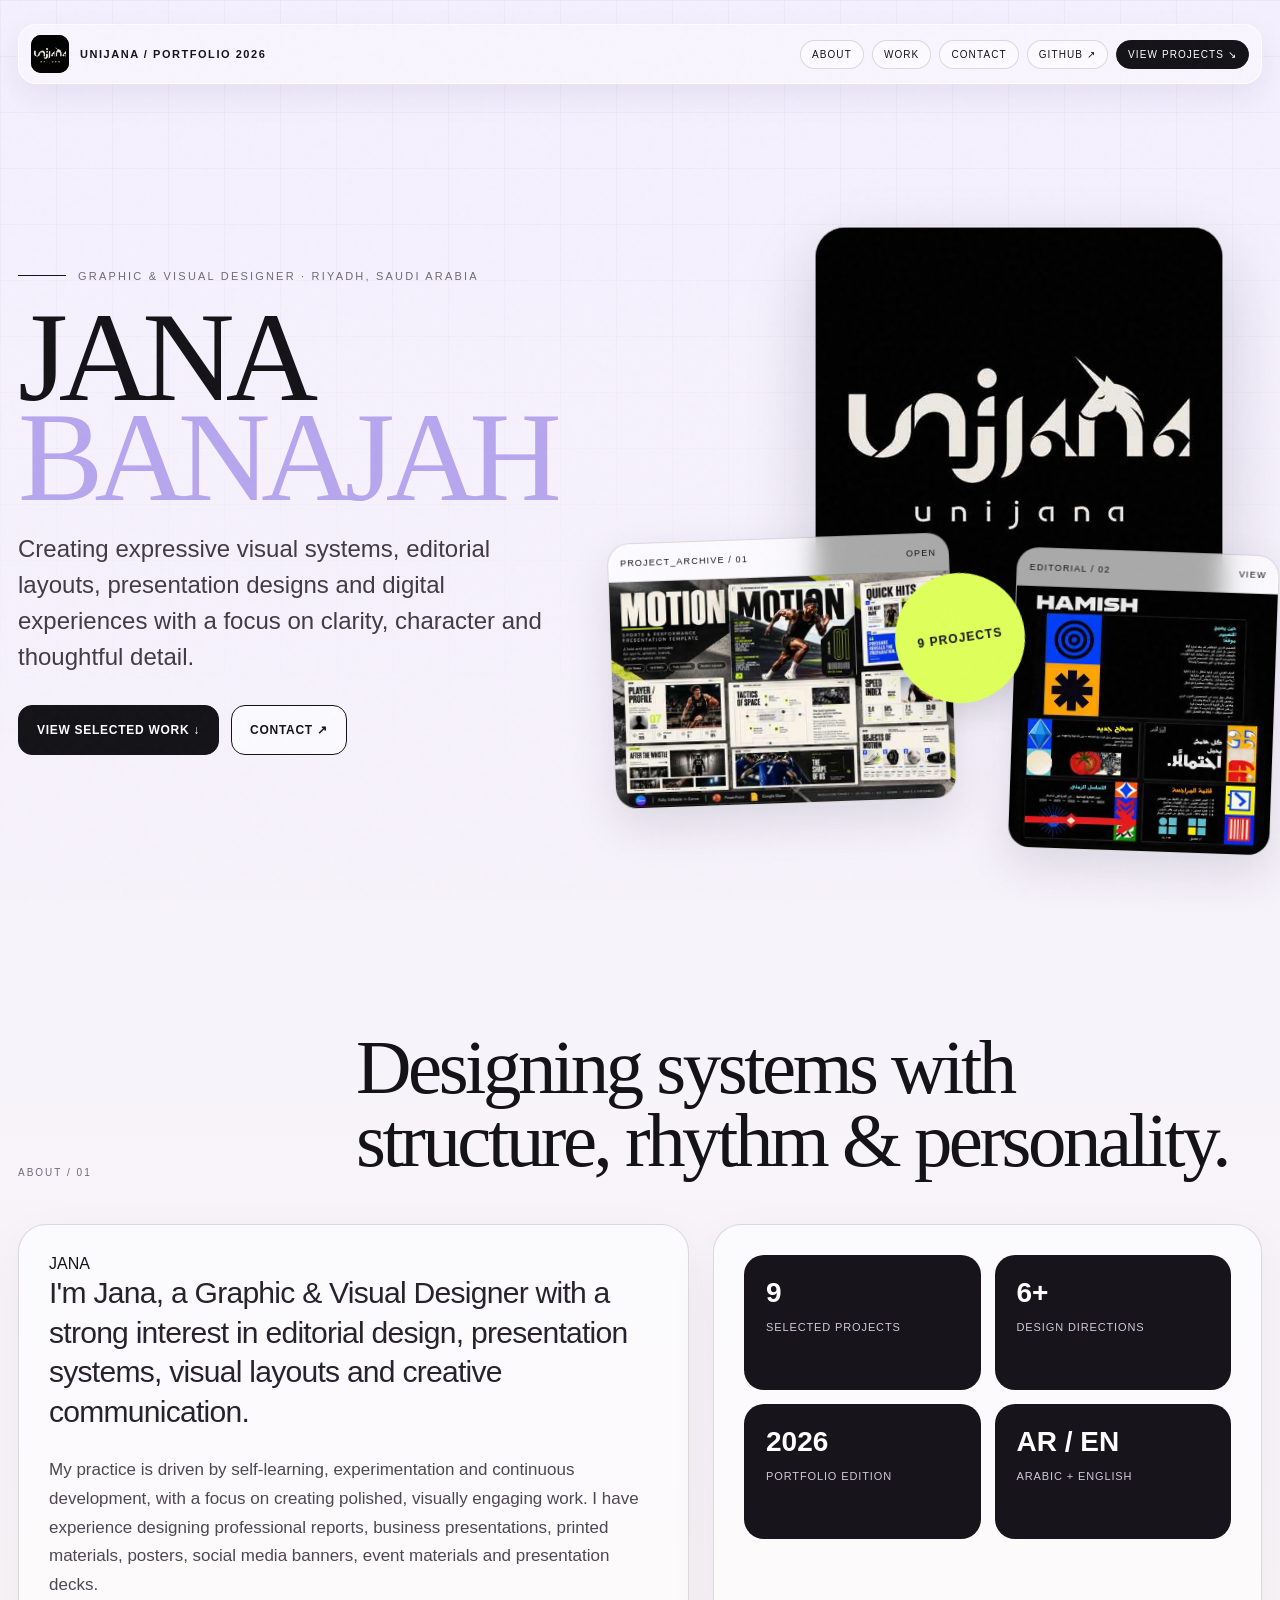
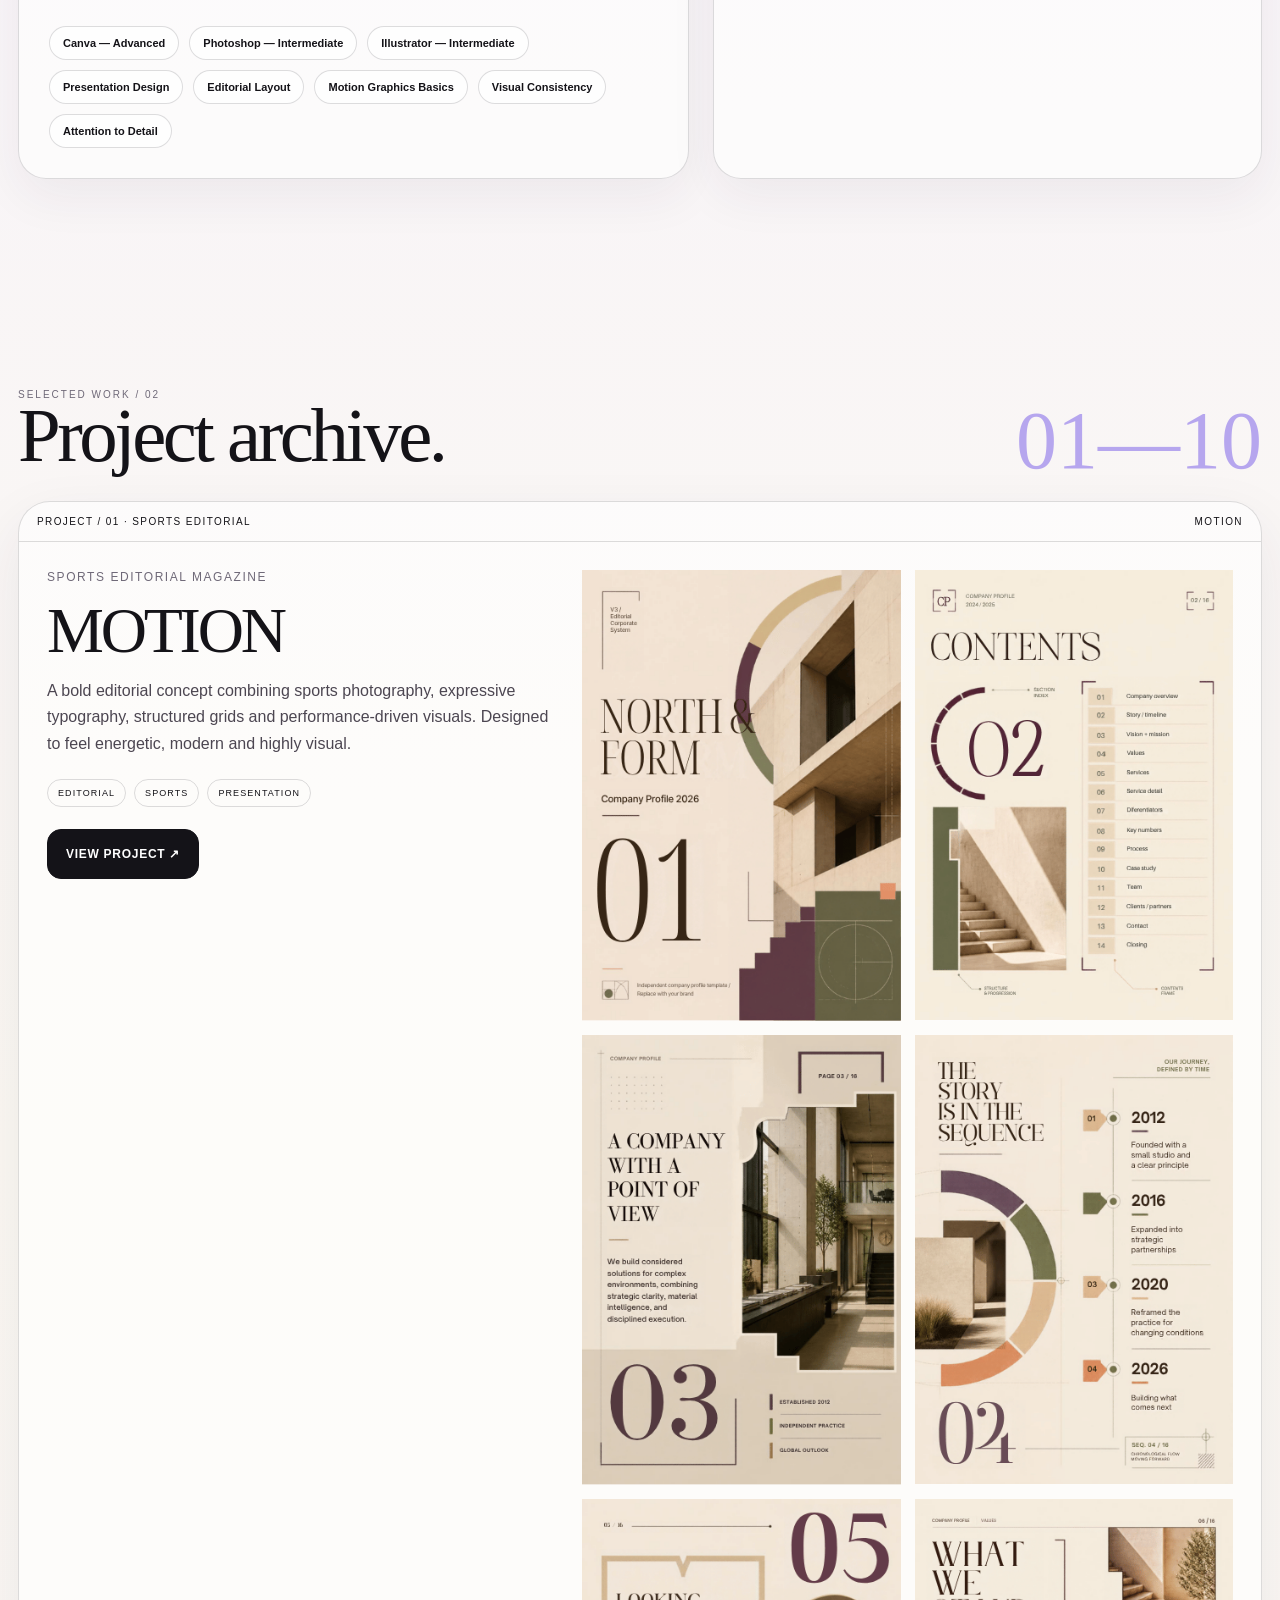
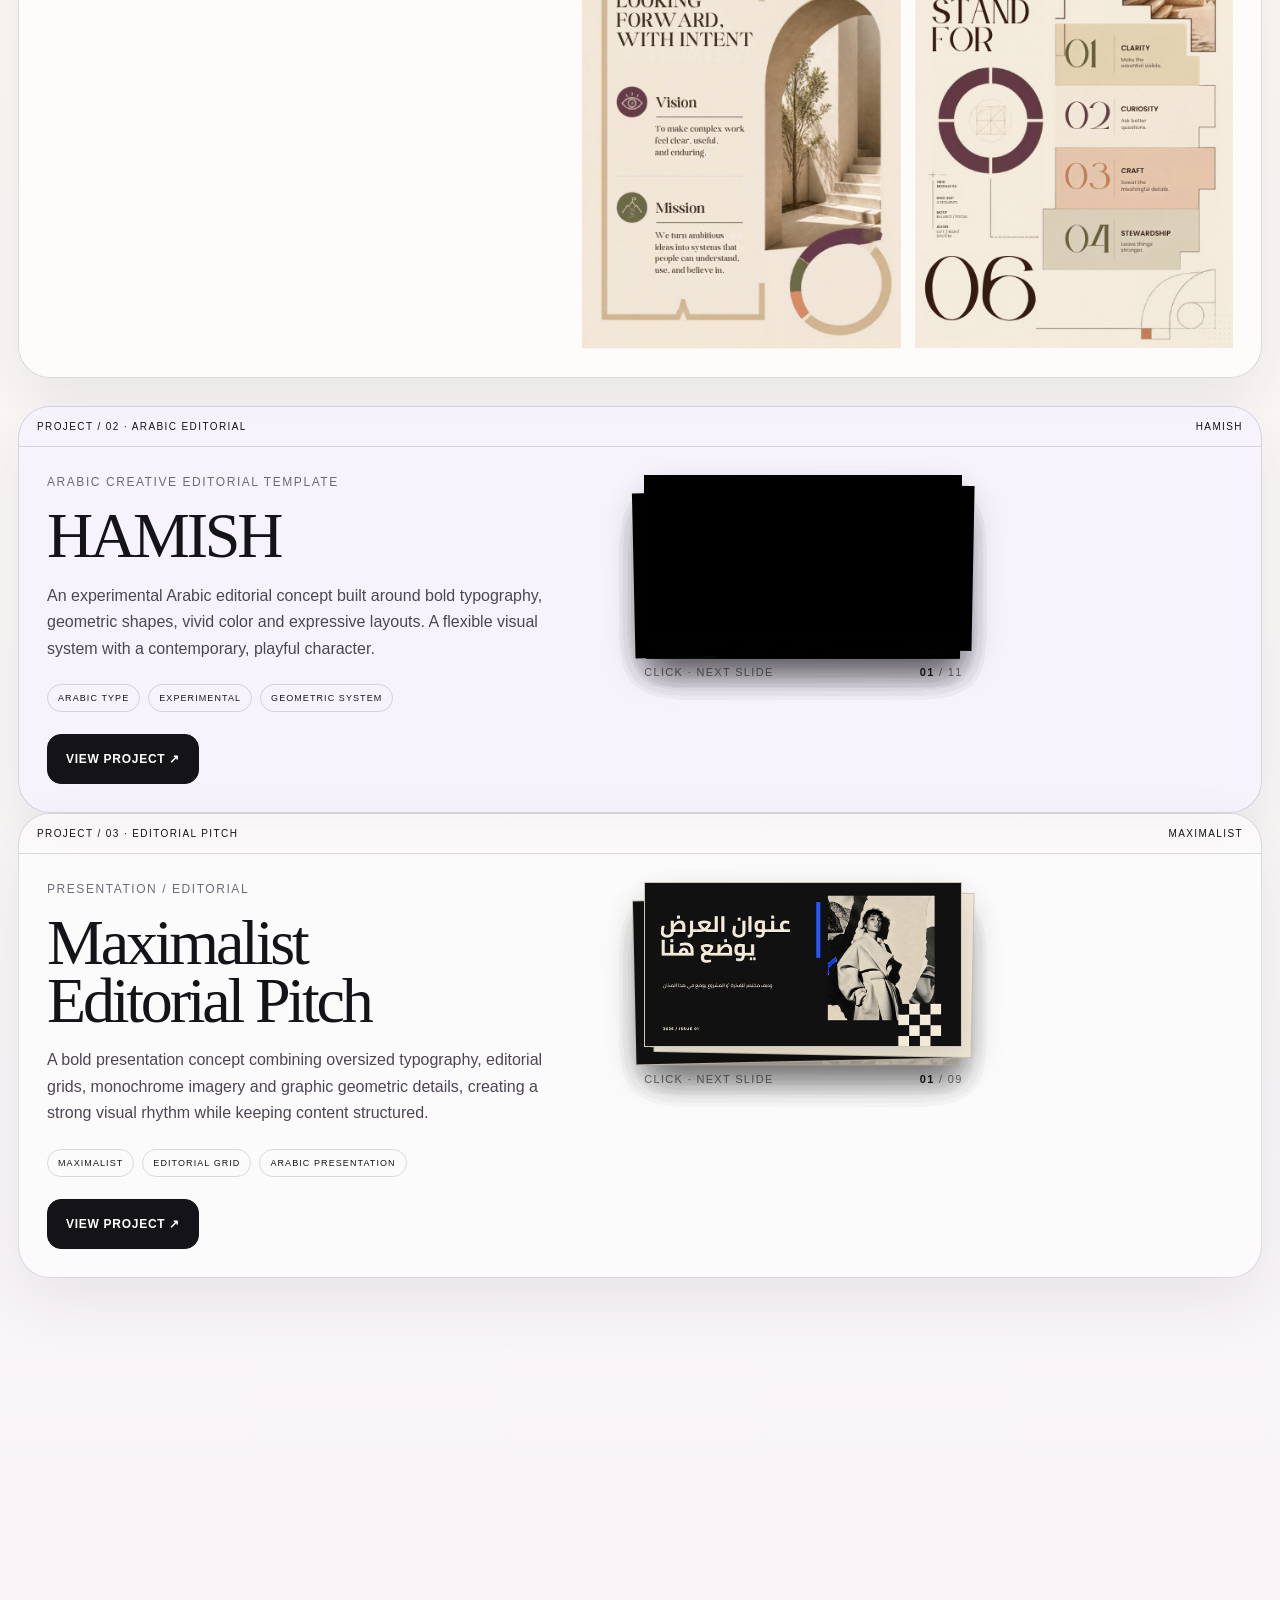
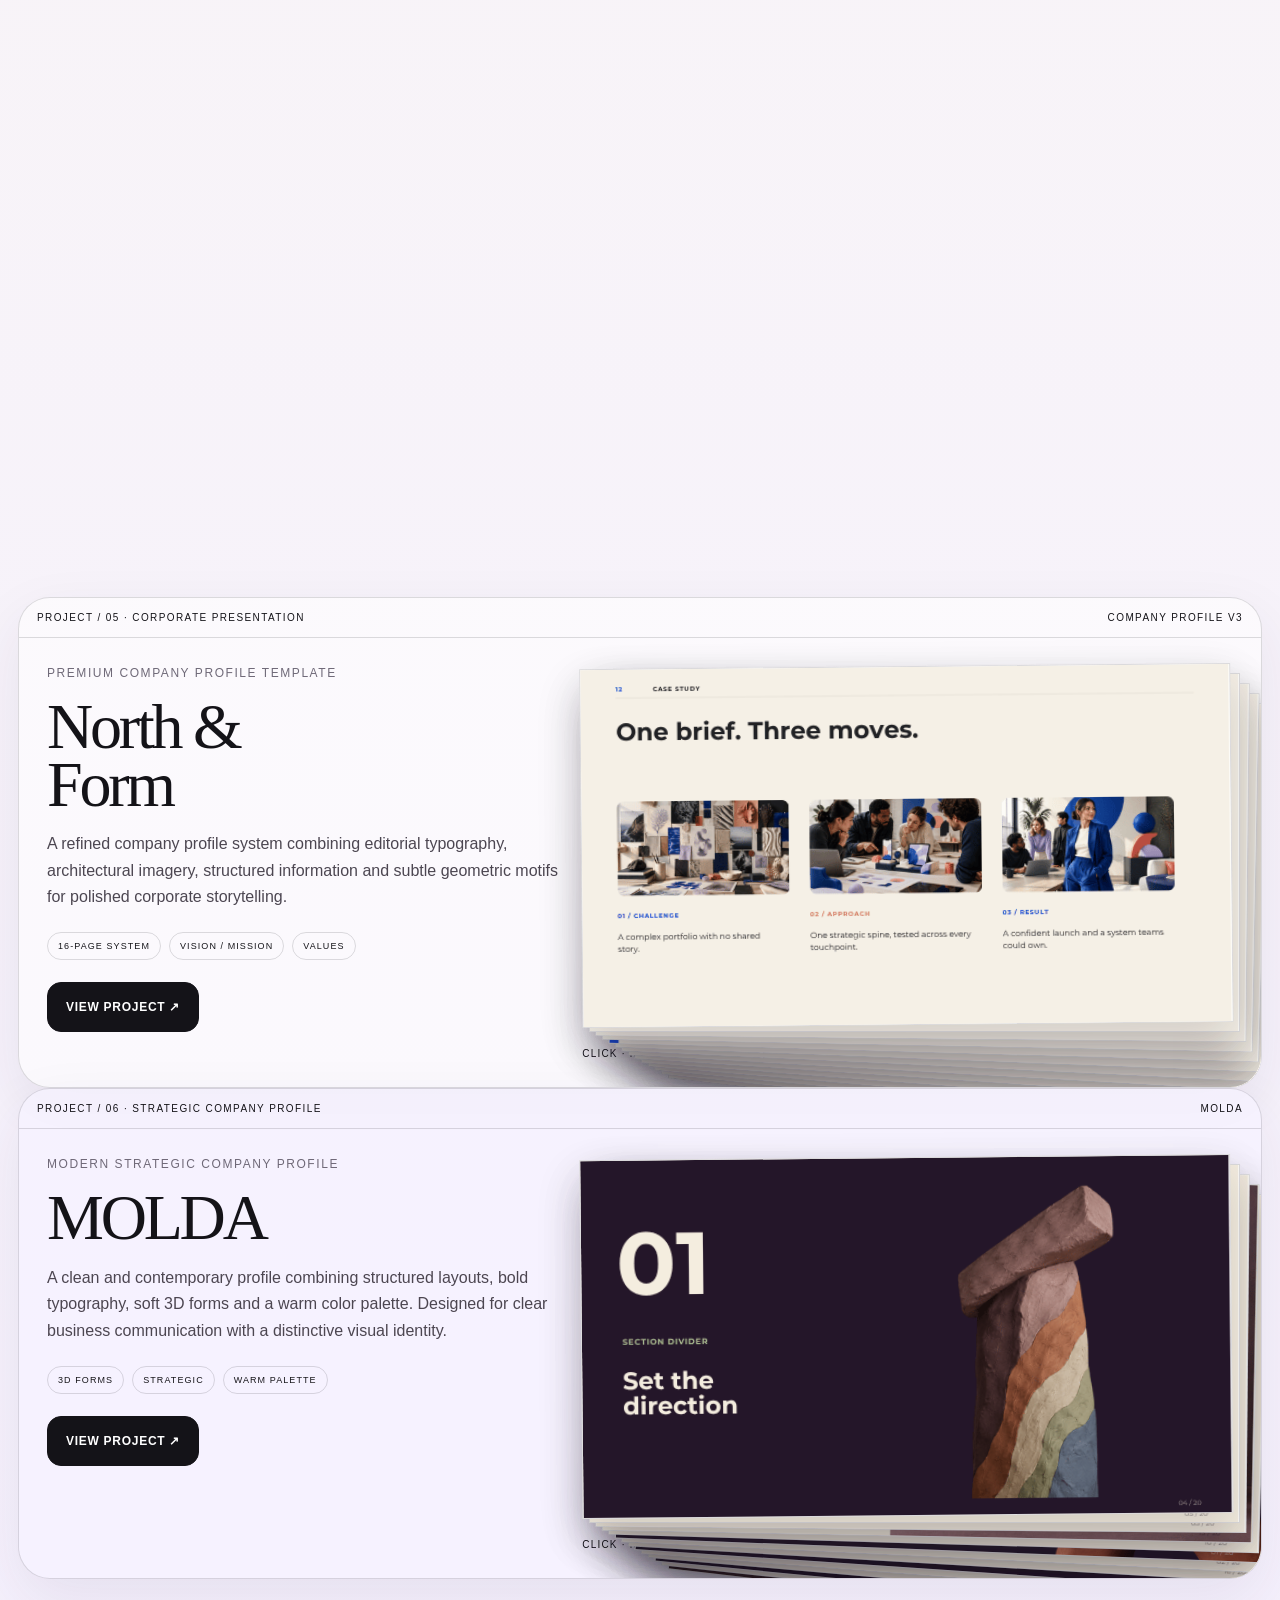
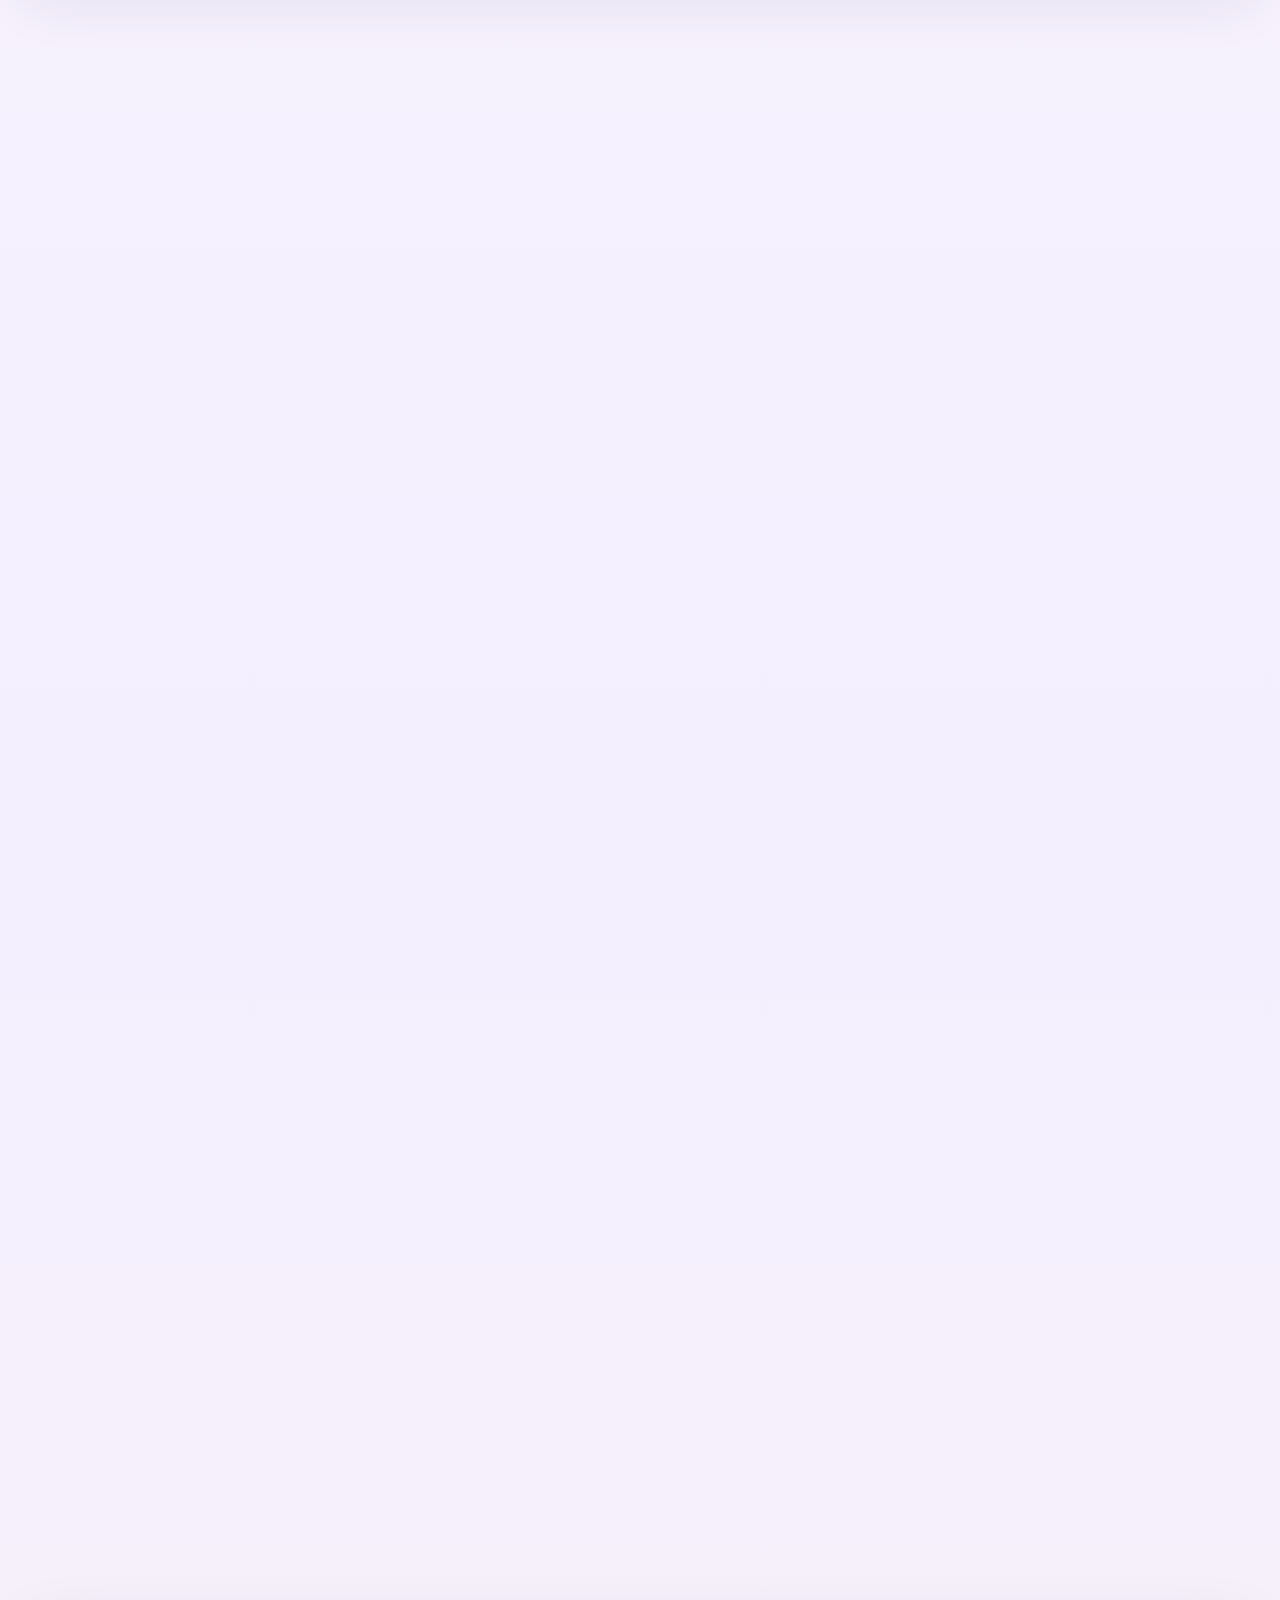
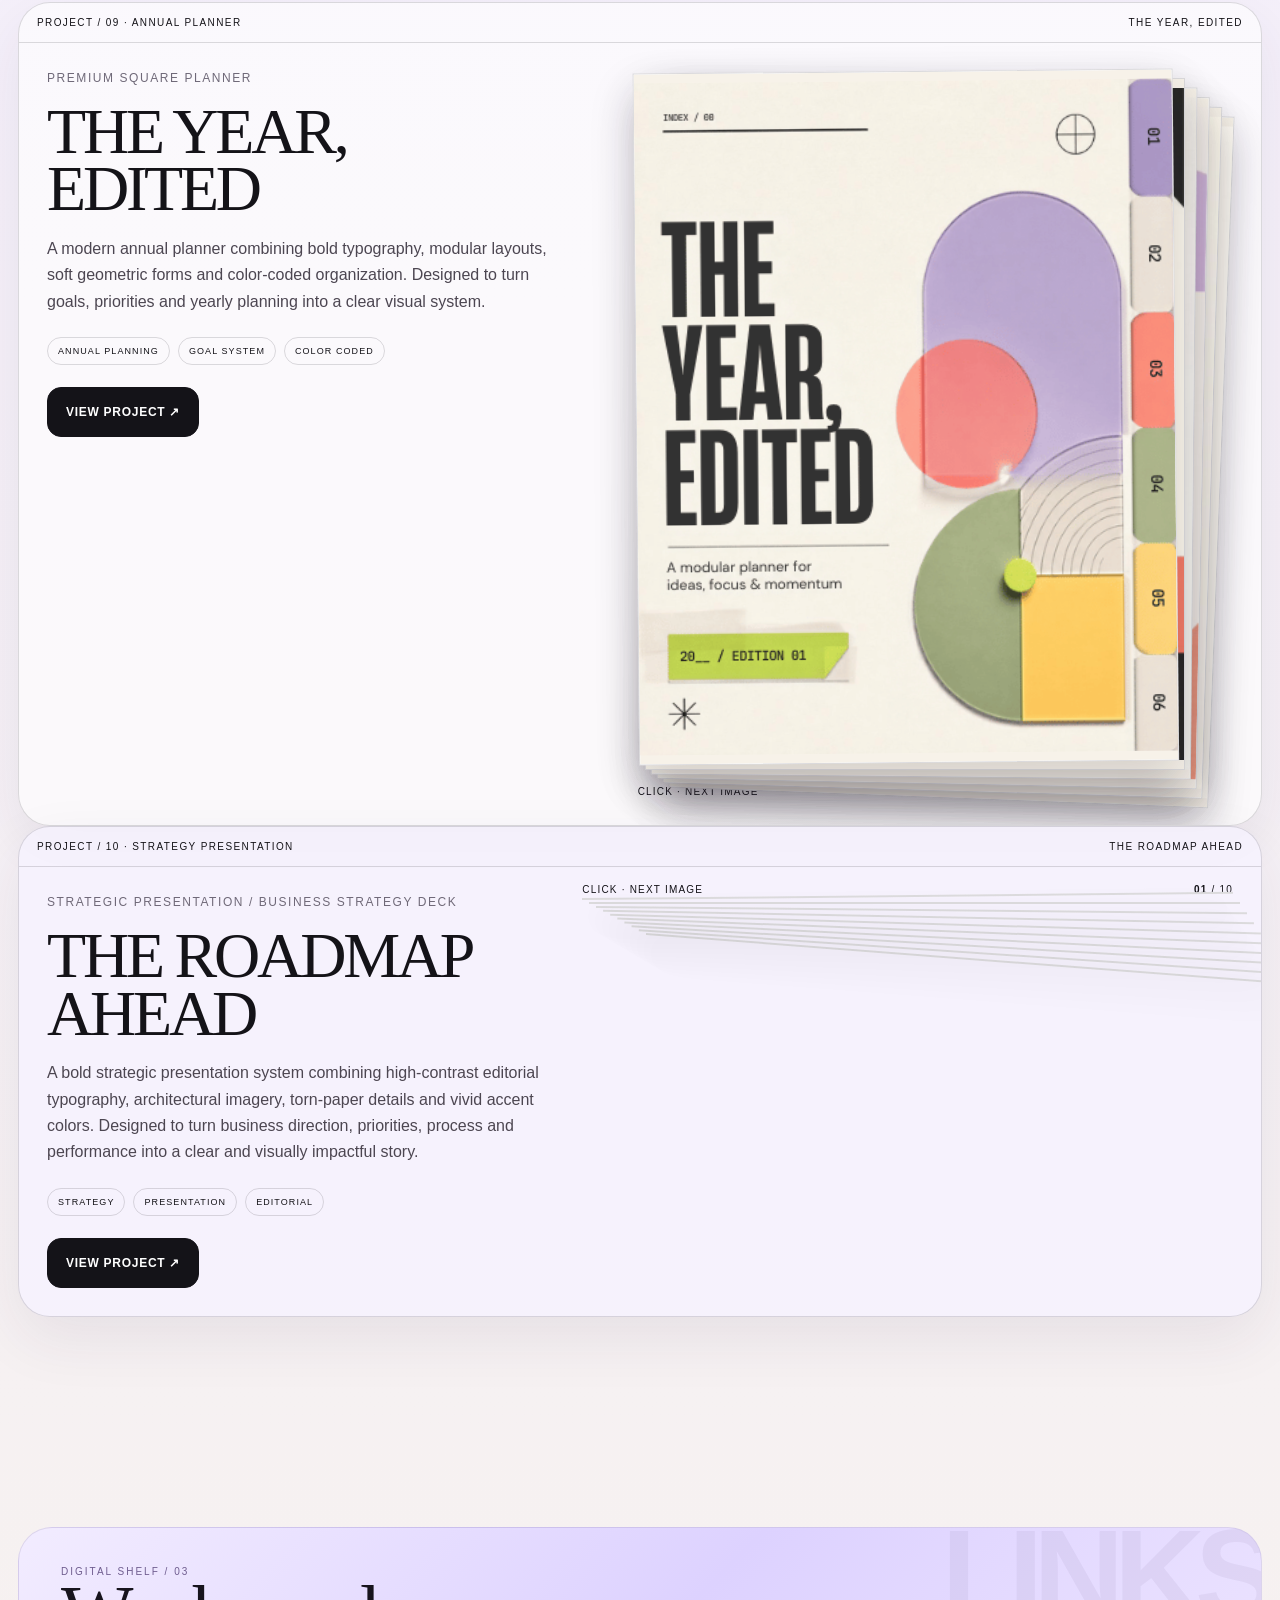
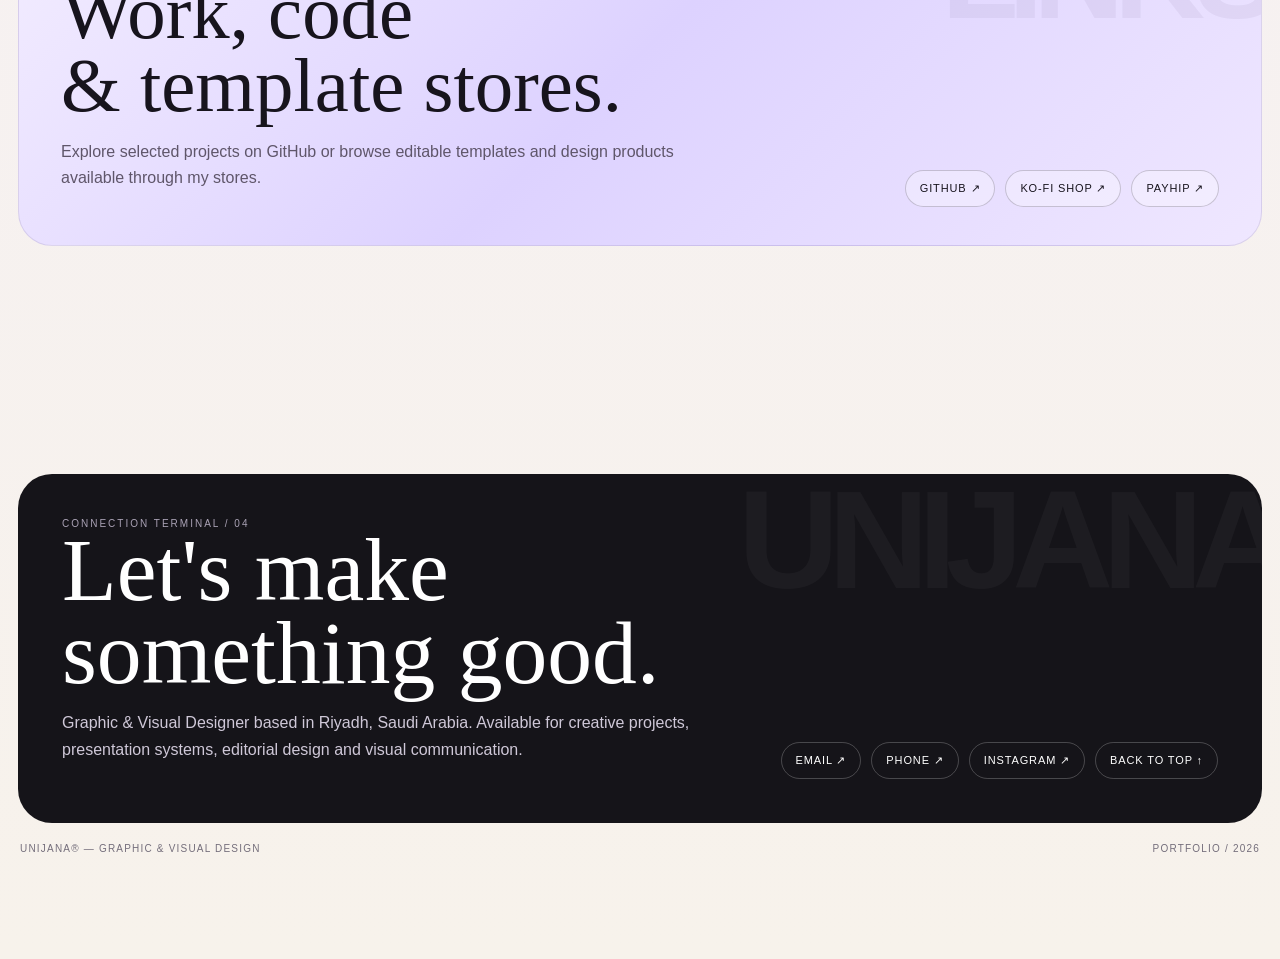
==== portfolio-v2/index.html @ e92e0482 "Fix portfolio image stacks and project mapping" ====
<!doctype html>
<html lang="en">
<head>
<meta charset="utf-8" />
<meta name="viewport" content="width=device-width,initial-scale=1" />
<meta name="description" content="UNIJANA — Graphic & Visual Design Portfolio by Jana Abdulaziz Banajah" />
<title>UNIJANA — Graphic & Visual Design Portfolio</title>
<meta name="portfolio-version" content="v2-clean-images" />
<style>
:root{
  --lav:#b6a6ee;--lav2:#ded5ff;--lav3:#f0ecff;--ink:#141318;--paper:#f8f5ef;--cream:#fffaf0;
  --muted:#6f6978;--line:rgba(20,19,24,.14);--acid:#dfff5b;--coral:#ff826c;--olive:#abb68d;--blue:#3e58ff;
}
*{box-sizing:border-box}
html{scroll-behavior:smooth}
body{margin:0;background:linear-gradient(180deg,#f4f0ff 0%,#fbf8f2 26%,#f4efff 68%,#f7f2eb 100%);color:var(--ink);font-family:Inter,Arial,Helvetica,sans-serif;overflow-x:hidden}
a{color:inherit;text-decoration:none}
img{max-width:100%}
.noise{position:fixed;inset:0;pointer-events:none;z-index:100;opacity:.03;background-image:url("data:image/svg+xml,%3Csvg viewBox='0 0 160 160' xmlns='http://www.w3.org/2000/svg'%3E%3Cfilter id='n'%3E%3CfeTurbulence type='fractalNoise' baseFrequency='.9' numOctaves='3' stitchTiles='stitch'/%3E%3C/filter%3E%3Crect width='100%25' height='100%25' filter='url(%23n)' opacity='.75'/%3E%3C/svg%3E")}
.gridbg{position:fixed;inset:0;pointer-events:none;z-index:-2;background-image:linear-gradient(rgba(75,60,120,.04) 1px,transparent 1px),linear-gradient(90deg,rgba(75,60,120,.04) 1px,transparent 1px);background-size:56px 56px;mask-image:linear-gradient(to bottom,#000,transparent 88%)}
.shell{width:min(1480px,calc(100% - 36px));margin:auto}
.nav{position:sticky;top:12px;z-index:50;padding-top:12px}.navin{display:flex;align-items:center;justify-content:space-between;gap:16px;background:rgba(250,247,255,.72);border:1px solid rgba(255,255,255,.7);backdrop-filter:blur(18px);padding:10px 12px;border-radius:18px;box-shadow:0 12px 32px rgba(49,34,78,.08)}
.brand{display:flex;align-items:center;gap:11px;font-size:11px;font-weight:800;letter-spacing:.14em}.brand img{width:38px;height:38px;object-fit:contain;border-radius:10px;background:#000}.links{display:flex;gap:8px;align-items:center;flex-wrap:wrap;justify-content:flex-end}.chip{padding:8px 11px;border:1px solid var(--line);border-radius:999px;font-size:10px;letter-spacing:.11em;text-transform:uppercase;background:rgba(255,255,255,.55)}.chip.dark{background:var(--ink);color:white;border-color:var(--ink)}
.hero{min-height:95vh;display:grid;grid-template-columns:.9fr 1.1fr;gap:48px;align-items:center;padding:72px 0 46px}.eyebrow{font-size:11px;letter-spacing:.2em;text-transform:uppercase;color:var(--muted);display:flex;gap:12px;align-items:center}.eyebrow:before{content:"";width:48px;height:1px;background:var(--ink)}
h1{font-family:Georgia,"Times New Roman",serif;font-weight:400;font-size:clamp(70px,10vw,165px);line-height:.78;letter-spacing:-.07em;margin:26px 0 24px}.hero .lav{color:var(--lav)}.lead{font-size:clamp(18px,2vw,24px);line-height:1.5;max-width:620px;color:#403a49}.cta{display:flex;gap:12px;flex-wrap:wrap;margin-top:30px}.btn{display:inline-flex;align-items:center;gap:10px;min-height:50px;padding:0 18px;border:1px solid var(--ink);border-radius:14px;font-size:12px;font-weight:800;letter-spacing:.06em;transition:.2s ease}.btn:hover{transform:translateY(-2px);box-shadow:0 12px 24px rgba(39,30,58,.12)}.btn.primary{background:var(--ink);color:white}.btn.soft{background:rgba(255,255,255,.58)}
.heroart{position:relative;min-height:680px}.heroLogo{position:absolute;right:6%;top:8%;width:62%;height:auto;object-fit:contain;border-radius:30px;box-shadow:0 28px 70px rgba(28,20,47,.18);border:1px solid rgba(255,255,255,.5);background:#111}.folder{position:absolute;border:1px solid var(--line);background:rgba(255,255,255,.66);backdrop-filter:blur(12px);border-radius:22px;box-shadow:0 18px 45px rgba(44,32,61,.12);overflow:hidden}.folder .bar{height:38px;border-bottom:1px solid var(--line);display:flex;align-items:center;justify-content:space-between;padding:0 12px;font-size:9px;letter-spacing:.13em;text-transform:uppercase}.f1{left:1%;bottom:7%;width:52%;transform:rotate(-2deg)}.f2{right:-2%;bottom:0;width:40%;transform:rotate(2deg)}.folder img{display:block;width:100%;height:auto;object-fit:contain;background:#f8f5ef}.orb{position:absolute;width:130px;height:130px;border-radius:50%;background:var(--acid);right:36%;bottom:22%;display:grid;place-items:center;font-weight:900;font-size:12px;letter-spacing:.09em;transform:rotate(-8deg);box-shadow:0 12px 30px rgba(0,0,0,.1)}
.section{padding:105px 0}.sectionhead{display:grid;grid-template-columns:.5fr 1.5fr;gap:36px;align-items:end;margin-bottom:46px}.kicker{font-size:10px;letter-spacing:.2em;text-transform:uppercase;color:var(--muted)}.title{font-family:Georgia,"Times New Roman",serif;font-weight:400;font-size:clamp(44px,6vw,88px);line-height:.95;letter-spacing:-.045em;margin:0}.bodycopy{font-size:17px;line-height:1.7;color:#4d4753;max-width:780px;margin:0}
.aboutgrid{display:grid;grid-template-columns:1.1fr .9fr;gap:24px}.panel{border:1px solid var(--line);border-radius:28px;background:rgba(255,255,255,.55);padding:30px;box-shadow:0 18px 50px rgba(55,41,73,.06)}.bigcopy{font-family:Georgia,serif;font-size:clamp(30px,4vw,58px);line-height:1.12;margin:0}.skills{display:flex;flex-wrap:wrap;gap:10px;margin-top:26px}.skill{padding:10px 13px;border:1px solid var(--line);border-radius:999px;background:rgba(255,255,255,.65);font-size:11px;font-weight:700}.facts{display:grid;grid-template-columns:repeat(2,1fr);gap:14px}.fact{background:#17151b;color:white;border-radius:20px;padding:22px;min-height:135px}.fact b{display:block;font-size:28px;margin-bottom:8px}.fact span{font-size:11px;letter-spacing:.08em;color:#d0c9da;text-transform:uppercase}
.workhead{display:flex;justify-content:space-between;gap:20px;align-items:flex-end;margin-bottom:28px}.count{font-family:Georgia,serif;font-size:82px;color:var(--lav);line-height:.8}.workgrid{display:grid;gap:28px}.project{position:relative;border:1px solid var(--line);border-radius:32px;background:rgba(255,255,255,.57);overflow:hidden;box-shadow:0 22px 60px rgba(52,39,72,.08)}.project:nth-child(even){background:rgba(247,243,255,.78)}.pmeta{display:flex;justify-content:space-between;gap:14px;align-items:center;padding:14px 18px;border-bottom:1px solid var(--line);font-size:10px;letter-spacing:.14em;text-transform:uppercase}.pbody{display:grid;grid-template-columns:.42fr .58fr;gap:24px;padding:28px}.ptitle{font-family:Georgia,serif;font-size:clamp(42px,5vw,82px);font-weight:400;line-height:.9;letter-spacing:-.05em;margin:0 0 18px}.psub{font-size:12px;letter-spacing:.13em;text-transform:uppercase;color:var(--muted);margin-bottom:18px}.pdesc{font-size:16px;line-height:1.65;color:#4c4651;max-width:560px}.ptags{display:flex;flex-wrap:wrap;gap:8px;margin:22px 0}.ptag{font-size:9px;letter-spacing:.12em;border:1px solid var(--line);border-radius:999px;padding:8px 10px;text-transform:uppercase}.visual{position:relative;min-height:620px}.frame{position:absolute;border:1px solid rgba(30,24,40,.16);background:#f8f5ef;border-radius:18px;padding:8px;box-shadow:0 20px 45px rgba(40,31,55,.13);overflow:hidden}.frame img{display:block;width:100%;height:100%;object-fit:contain;object-position:center;border-radius:11px;background:#f8f5ef;image-rendering:auto}.heroimg{inset:2% 4% 6% 4%;transform:none}.small1{right:-1%;bottom:0;width:39%;height:36%;transform:rotate(1deg)}.small2{left:-1%;bottom:-1%;width:35%;height:34%;transform:rotate(-1deg)}.project:nth-child(even) .heroimg{inset:2% 4% 6% 4%;transform:none}.project:nth-child(even) .small1{right:auto;left:-1%;transform:rotate(-1deg)}.project:nth-child(even) .small2{left:auto;right:-1%;transform:rotate(1deg)}
.posterProject .pbody{grid-template-columns:.55fr .45fr}.posterProject .visual{min-height:760px}.posterProject .heroimg{inset:0 6% 0 6%;transform:none}
.missing{min-height:500px;display:grid;place-items:center;background:linear-gradient(135deg,#1d1924,#6f5d8f 60%,#d7cdf8);border-radius:22px;color:white;position:relative;overflow:hidden}.missing:before,.missing:after{content:"";position:absolute;border:1px solid rgba(255,255,255,.25);border-radius:50%}.missing:before{width:320px;height:320px;left:-80px;top:-80px}.missing:after{width:220px;height:220px;right:-40px;bottom:-50px}.missing div{position:relative;z-index:1;text-align:center}.missing strong{font-family:Georgia,serif;font-size:70px;font-weight:400}.missing p{max-width:360px;color:#e6e0ef;line-height:1.5}

.linksbox{
  background:linear-gradient(135deg,#f2ecff 0%,#ddd2ff 48%,#efe7ff 100%);
  color:#17141d;
  border:1px solid rgba(70,55,100,.12);
  border-radius:34px;
  padding:38px 42px;
  display:grid;
  grid-template-columns:1fr auto;
  gap:26px;
  align-items:end;
  position:relative;
  overflow:hidden;
  margin-bottom:18px;
}
.linksbox:after{
  content:"LINKS";
  position:absolute;
  right:-8px;
  top:-26px;
  font-size:126px;
  font-weight:900;
  letter-spacing:-.08em;
  color:rgba(46,31,67,.055);
}
.linksbox h2{
  font-family:Georgia,serif;
  font-weight:400;
  font-size:clamp(42px,6vw,82px);
  line-height:.95;
  margin:0 0 12px;
}
.linksbox p{
  color:#5f566a;
  line-height:1.65;
  max-width:680px;
}
.linksbox .contactlinks a{
  border-color:rgba(25,20,32,.20);
  color:#17141d;
  background:rgba(255,255,255,.30);
}
.linksbox .contactlinks a:hover{
  background:#17141d;
  color:white;
}
@media(max-width:1000px){
  .linksbox{grid-template-columns:1fr;align-items:start}
}
@media(max-width:650px){
  .linksbox{padding:28px}
}

.contact{padding-bottom:60px}.contactbox{background:#151419;color:white;border-radius:34px;padding:44px;display:grid;grid-template-columns:1fr auto;gap:24px;align-items:end;position:relative;overflow:hidden}.contactbox:after{content:"UNIJANA";position:absolute;right:-20px;top:-15px;font-size:140px;font-weight:900;letter-spacing:-.08em;color:rgba(255,255,255,.035)}.contactbox h2{font-family:Georgia,serif;font-weight:400;font-size:clamp(48px,7vw,100px);line-height:.92;margin:0 0 12px}.contactbox p{color:#cfc8d8;line-height:1.65;max-width:700px}.contactlinks{display:flex;gap:10px;flex-wrap:wrap;position:relative;z-index:2}.contactlinks a{padding:11px 14px;border:1px solid rgba(255,255,255,.22);border-radius:999px;font-size:11px;letter-spacing:.08em}.foot{display:flex;justify-content:space-between;gap:20px;padding:20px 2px 0;font-size:10px;letter-spacing:.12em;text-transform:uppercase;color:#746e7b}
.reveal{opacity:0;transform:translateY(24px);transition:.7s cubic-bezier(.2,.8,.2,1)}.reveal.show{opacity:1;transform:none}
@media(max-width:1000px){.hero,.aboutgrid,.pbody,.posterProject .pbody,.sectionhead,.contactbox{grid-template-columns:1fr}.heroart{min-height:600px}.visual{min-height:600px}.project .pbody{padding:22px}.contactbox{align-items:start}.links .chip:not(.dark){display:none}}
@media(max-width:650px){.shell{width:min(100% - 20px,1480px)}.hero{padding-top:50px}.heroart{min-height:430px}.heroLogo{width:70%;right:4%;top:2%}.f1{width:58%}.f2{width:46%}.orb{width:84px;height:84px;right:30%;bottom:18%;font-size:9px}.section{padding:74px 0}.panel{padding:22px;border-radius:22px}.facts{grid-template-columns:1fr}.pbody{padding:18px}.visual{min-height:520px}.posterProject .visual{min-height:650px}.heroimg{inset:2% 2% 6% 2%}.small1,.small2{height:30%}.contactbox{padding:28px}.foot{flex-direction:column;align-items:flex-start}.count{font-size:58px}}

/* Maximalist Editorial Pitch — interactive slide stack */
.maximalist-visual{overflow:visible!important;display:flex;align-items:center;justify-content:center}
.max-deck{position:relative;width:min(100%,680px);aspect-ratio:16/10.2;cursor:pointer;outline:none;user-select:none;-webkit-tap-highlight-color:transparent}
.max-deck:focus-visible{outline:2px solid #222;outline-offset:8px}
.max-stack{position:absolute;inset:0 0 38px 0;perspective:1100px}
.max-slide{position:absolute;inset:0;margin:0;border:1px solid rgba(17,17,17,.16);background:#f4ead7;box-shadow:0 15px 34px rgba(15,15,15,.13);overflow:hidden;transform-origin:50% 115%;transition:transform .48s cubic-bezier(.22,.72,.18,1),opacity .32s ease,filter .32s ease;will-change:transform,opacity;z-index:calc(20 - var(--i))}
.max-slide img{display:block;width:100%;height:100%;object-fit:cover;object-position:center}
.max-slide:nth-child(1){transform:translate(0,0) rotate(0deg)}
.max-slide:nth-child(2){transform:translate(9px,8px) rotate(1.1deg)}
.max-slide:nth-child(3){transform:translate(-8px,15px) rotate(-1.25deg)}
.max-slide:nth-child(n+4){transform:translate(0,18px) scale(.985);opacity:.72}
.max-slide.is-leaving{transform:translate(46%, -7%) rotate(8deg)!important;opacity:0;pointer-events:none}
.max-deck-ui{position:absolute;left:0;right:0;bottom:0;display:flex;align-items:center;justify-content:space-between;font-size:11px;letter-spacing:.12em;text-transform:uppercase;color:rgba(20,20,20,.62)}
.max-deck-count b{color:#111;font-weight:700}
.max-deck:hover .max-slide:first-child{transform:translateY(-5px) rotate(-.35deg)}
@media(max-width:760px){.max-deck{width:100%;aspect-ratio:16/10.6}.max-deck-hint{font-size:9px}.max-stack{inset-bottom:34px}}
@media(prefers-reduced-motion:reduce){.max-slide{transition:none}.max-slide.is-leaving{opacity:0}}

</style>





<style id="clean-project-images-v4">
/* Clean direct-image presentation */
.project .pbody{
  grid-template-columns:minmax(280px,.44fr) minmax(0,.56fr) !important;
  align-items:start !important;
}
.visual{
  position:relative !important;
  min-height:0 !important;
  width:100% !important;
  max-width:680px !important;
  margin:0 auto !important;
  display:grid !important;
  grid-template-columns:repeat(2,minmax(0,1fr)) !important;
  gap:14px !important;
  padding:0 !important;
}
.visual .art{
  position:relative !important;
  inset:auto !important;
  width:100% !important;
  height:auto !important;
  transform:none !important;
  border:0 !important;
  padding:0 !important;
  margin:0 !important;
  box-shadow:none !important;
  background:transparent !important;
  overflow:visible !important;
}
.visual .art.heroimg{
  grid-column:1 / -1 !important;
  max-width:680px !important;
  margin:0 auto !important;
}
.visual .art.small1,
.visual .art.small2{
  max-width:330px !important;
}
.visual .art img{
  display:block !important;
  width:100% !important;
  height:auto !important;
  max-width:100% !important;
  object-fit:contain !important;
  object-position:center !important;
  border:0 !important;
  border-radius:10px !important;
  box-shadow:none !important;
  background:transparent !important;
  transform:none !important;
}
.posterProject .visual{
  display:block !important;
  max-width:520px !important;
}
.posterProject .visual .art.heroimg{
  max-width:520px !important;
}
.posterProject .visual .art img{
  width:100% !important;
  height:auto !important;
}
@media(max-width:1000px){
  .project .pbody{grid-template-columns:1fr !important;}
  .visual{max-width:720px !important;}
}
@media(max-width:700px){
  .visual{grid-template-columns:1fr !important;max-width:100% !important;}
  .visual .art.heroimg{grid-column:auto !important;}
  .visual .art.small1,.visual .art.small2{max-width:100% !important;}
}
</style>
<style id="year-stack-style">
.yearStackWrap{width:min(100%,620px);margin:0 auto;padding:8px 0 42px}
.yearStackHint{display:flex;justify-content:space-between;gap:16px;align-items:center;margin:0 6px 14px;font-size:10px;font-weight:800;letter-spacing:.14em;color:#756d7d;text-transform:uppercase}
.yearStack{position:relative;width:100%;aspect-ratio:4/5;cursor:pointer;perspective:1200px}
.yearStackCard{position:absolute;inset:0;width:100%;height:100%;padding:0;border:0;background:transparent;cursor:pointer;transition:transform .42s cubic-bezier(.2,.8,.2,1),opacity .42s ease,filter .42s ease;transform-origin:center;will-change:transform}
.yearStackCard img{display:block;width:100%;height:100%;object-fit:contain;border-radius:18px;box-shadow:0 22px 48px rgba(35,25,52,.16);background:#f8f5ef}
.yearStackCard:nth-child(1){z-index:6;transform:translate(0,0) scale(1)}
.yearStackCard:nth-child(2){z-index:5;transform:translate(12px,12px) scale(.985);filter:saturate(.98)}
.yearStackCard:nth-child(3){z-index:4;transform:translate(24px,24px) scale(.97);filter:saturate(.96)}
.yearStackCard:nth-child(n+4){z-index:3;transform:translate(34px,34px) scale(.955);opacity:.9}
.yearStack.is-flipping .yearStackCard:first-child{transform:translate(-46px,10px) rotate(-3deg) scale(.98);opacity:0}
@media(max-width:700px){.yearStackWrap{width:min(94vw,540px);padding-bottom:32px}.yearStackHint{font-size:9px}.yearStackCard:nth-child(2){transform:translate(8px,8px) scale(.986)}.yearStackCard:nth-child(3){transform:translate(16px,16px) scale(.972)}}
</style>

<style>
/* Maximalist stack sizing tweak v3 — medium */
.maximalist-visual{
  max-width:790px !important;
  transform:translateX(62px);
}
.maximalist-visual .max-deck{
  width:min(100%,790px) !important;
}
@media(max-width:1000px){
  .maximalist-visual{
    max-width:760px !important;
    transform:translateX(28px);
  }
}
@media(max-width:760px){
  .maximalist-visual{
    max-width:100% !important;
    transform:none;
  }
  .maximalist-visual .max-deck{
    width:100% !important;
  }
}
</style>

<style id="hamish-highres-stack">
/* HAMISH — high-resolution interactive slide stack */
.hamish-deck .max-slide{background:#000}
.hamish-deck .max-slide img{object-fit:contain!important;object-position:center!important;background:#000}
</style>

<style id="template-stack-styles">
.template-stack-visual{display:block!important;position:relative!important;overflow:visible!important;min-width:0}
.template-deck{position:relative;width:min(100%,560px);margin:0 auto;cursor:pointer;user-select:none;outline:none}
.template-deck.is-portrait{max-width:430px}
.template-stack{position:absolute;inset:0 0 34px 0;overflow:visible}
.template-card{position:absolute;inset:0;margin:0;display:grid;place-items:center;background:#fff;border:1px solid rgba(35,28,38,.16);box-shadow:0 18px 45px rgba(34,27,37,.16);overflow:hidden;transition:transform .36s cubic-bezier(.2,.75,.25,1),opacity .3s ease;transform:translate(calc(var(--i)*7px),calc(var(--i)*7px)) rotate(calc((var(--i) - 1)*.55deg));transform-origin:50% 82%}
.template-card img{display:block;width:100%;height:100%;object-fit:contain;background:#f7f2e9}
.template-card.is-leaving{transform:translate(54px,22px) rotate(5deg) scale(.97);opacity:0}
.template-deck-ui{position:absolute;left:0;right:0;bottom:0;height:26px;display:flex;align-items:flex-end;justify-content:space-between;gap:16px;font-size:10px;line-height:1;letter-spacing:.12em;text-transform:uppercase;color:inherit;pointer-events:none}
.template-deck:focus-visible{outline:2px solid currentColor;outline-offset:8px}
@media(max-width:700px){.template-deck{width:min(92%,430px)}.template-card{transform:translate(calc(var(--i)*4px),calc(var(--i)*5px)) rotate(calc((var(--i) - 1)*.4deg))}}

<style id="about-jana-sizing">
.about-name{font-family:Georgia,"Times New Roman",serif;font-size:clamp(82px,11vw,180px);line-height:.76;letter-spacing:-.07em;margin:0 0 28px;color:var(--ink)}
.about-intro{font-size:clamp(22px,2.35vw,34px);line-height:1.32;letter-spacing:-.025em;margin:0;max-width:900px;color:#27222d}
@media(max-width:650px){.about-name{font-size:clamp(76px,24vw,125px);margin-bottom:22px}.about-intro{font-size:22px}}
</style>
</style>
<style id="template-stack-size-match">
.template-stack-visual{max-width:790px!important;width:100%!important;margin:0 auto!important}
.template-deck{width:min(100%,790px)!important;max-width:790px!important}
.template-deck.is-portrait{width:min(100%,540px)!important;max-width:540px!important}
@media(max-width:760px){.template-stack-visual,.template-deck,.template-deck.is-portrait{max-width:100%!important;width:100%!important}}
</style>
</head>
<body>
<div class="noise"></div><div class="gridbg"></div>
<nav class="nav shell"><div class="navin">
  <a class="brand" href="#top"><img src="[data-uri]" alt="UNIJANA logo"><span>UNIJANA / PORTFOLIO 2026</span></a>
  <div class="links"><a class="chip" href="#about">About</a><a class="chip" href="#work">Work</a><a class="chip" href="#contact">Contact</a><a class="chip" href="https://github.com/unijana2" target="_blank" rel="noopener">GitHub ↗</a><a class="chip dark" href="#work">View projects ↘</a></div>
</div></nav>
<main id="top">
<section class="hero shell">
  <div class="reveal">
    <div class="eyebrow">Graphic & Visual Designer · Riyadh, Saudi Arabia</div>
    <h1>JANA<br><span class="lav">BANAJAH</span></h1>
    <p class="lead">Creating expressive visual systems, editorial layouts, presentation designs and digital experiences with a focus on clarity, character and thoughtful detail.</p>
    <div class="cta"><a class="btn primary" href="#work">VIEW SELECTED WORK ↓</a><a class="btn soft" href="mailto:unijana22@gmail.com">CONTACT ↗</a></div>
  </div>
  <div class="heroart reveal">
    <img class="heroLogo" src="[data-uri]" alt="UNIJANA identity mark">
    <div class="folder f1"><div class="bar"><span>PROJECT_ARCHIVE / 01</span><span>OPEN</span></div><img src="[data-uri]" alt="MOTION project preview"></div>
    <div class="folder f2"><div class="bar"><span>EDITORIAL / 02</span><span>VIEW</span></div><img src="[data-uri]" alt="HAMISH project preview"></div>
    <div class="orb">9 PROJECTS</div>
  </div>
</section>

<section class="section shell" id="about">
  <header class="sectionhead reveal"><div class="kicker">ABOUT / 01</div><div><h2 class="title">Designing systems with structure, rhythm & personality.</h2></div></header>
  <div class="aboutgrid">
    <div class="panel reveal">
      <div class="about-name">JANA</div><p class="about-intro">I'm Jana, a Graphic & Visual Designer with a strong interest in editorial design, presentation systems, visual layouts and creative communication.</p>
      <p class="bodycopy" style="margin-top:24px">My practice is driven by self-learning, experimentation and continuous development, with a focus on creating polished, visually engaging work. I have experience designing professional reports, business presentations, printed materials, posters, social media banners, event materials and presentation decks.</p>
      <div class="skills"><span class="skill">Canva — Advanced</span><span class="skill">Photoshop — Intermediate</span><span class="skill">Illustrator — Intermediate</span><span class="skill">Presentation Design</span><span class="skill">Editorial Layout</span><span class="skill">Motion Graphics Basics</span><span class="skill">Visual Consistency</span><span class="skill">Attention to Detail</span></div>
    </div>
    <div class="panel reveal"><div class="facts"><div class="fact"><b>9</b><span>Selected projects</span></div><div class="fact"><b>6+</b><span>Design directions</span></div><div class="fact"><b>2026</b><span>Portfolio edition</span></div><div class="fact"><b>AR / EN</b><span>Arabic + English</span></div></div></div>
  </div>
</section>

<section class="section shell" id="work">
  <div class="workhead reveal"><div><div class="kicker">SELECTED WORK / 02</div><h2 class="title">Project archive.</h2></div><div class="count">01—10</div></div>
  <div class="workgrid">

    <article class="project reveal"><div class="pmeta"><span>PROJECT / 01 · SPORTS EDITORIAL</span><span>MOTION</span></div><div class="pbody"><div><div class="psub">Sports Editorial Magazine</div><h3 class="ptitle">MOTION</h3><p class="pdesc">A bold editorial concept combining sports photography, expressive typography, structured grids and performance-driven visuals. Designed to feel energetic, modern and highly visual.</p><div class="ptags"><span class="ptag">Editorial</span><span class="ptag">Sports</span><span class="ptag">Presentation</span></div><a class="btn primary" target="_blank" rel="noopener" href="https://canva.link/motion-sports-editorial-magazine-template">VIEW PROJECT ↗</a></div><div class="visual"><img src="assets/form26-live/01.png" alt="FORM / 26 — sample 1" loading="eager" decoding="async"><img src="assets/form26-live/02.png" alt="FORM / 26 — sample 2" loading="lazy" decoding="async"><img src="assets/form26-live/03.png" alt="FORM / 26 — sample 3" loading="lazy" decoding="async"><img src="assets/form26-live/04.png" alt="FORM / 26 — sample 4" loading="lazy" decoding="async"><img src="assets/form26-live/05.png" alt="FORM / 26 — sample 5" loading="lazy" decoding="async"><img src="assets/form26-live/06.png" alt="FORM / 26 — sample 6" loading="lazy" decoding="async"></div></div></article>

    <article class="project reveal"><div class="pmeta"><span>PROJECT / 02 · ARABIC EDITORIAL</span><span>HAMISH</span></div><div class="pbody"><div><div class="psub">Arabic Creative Editorial Template</div><h3 class="ptitle">HAMISH</h3><p class="pdesc">An experimental Arabic editorial concept built around bold typography, geometric shapes, vivid color and expressive layouts. A flexible visual system with a contemporary, playful character.</p><div class="ptags"><span class="ptag">Arabic Type</span><span class="ptag">Experimental</span><span class="ptag">Geometric System</span></div><a class="btn primary" target="_blank" rel="noopener" href="https://canva.link/4plfwa56l5wggsw">VIEW PROJECT ↗</a></div><div class="visual maximalist-visual">
  <div class="max-deck hamish-deck" role="button" tabindex="0" aria-label="Browse HAMISH slides. Click to show the next slide.">
    <div class="max-stack" aria-live="polite">
      <figure class="max-slide hamish-slide" data-slide="1" style="--i:0">
        <img src="assets/hamish-v2/hamish-01.png" alt="HAMISH slide 1" loading="eager" decoding="async">
      </figure>
      <figure class="max-slide hamish-slide" data-slide="2" style="--i:1">
        <img src="assets/hamish-v2/hamish-02.png" alt="HAMISH slide 2" loading="lazy" decoding="async">
      </figure>
      <figure class="max-slide hamish-slide" data-slide="3" style="--i:2">
        <img src="assets/hamish-v2/hamish-03.png" alt="HAMISH slide 3" loading="lazy" decoding="async">
      </figure>
      <figure class="max-slide hamish-slide" data-slide="4" style="--i:3">
        <img src="assets/hamish-v2/hamish-04.png" alt="HAMISH slide 4" loading="lazy" decoding="async">
      </figure>
      <figure class="max-slide hamish-slide" data-slide="5" style="--i:4">
        <img src="assets/hamish-v2/hamish-05.png" alt="HAMISH slide 5" loading="lazy" decoding="async">
      </figure>
      <figure class="max-slide hamish-slide" data-slide="6" style="--i:5">
        <img src="assets/hamish-v2/hamish-06.png" alt="HAMISH slide 6" loading="lazy" decoding="async">
      </figure>
      <figure class="max-slide hamish-slide" data-slide="7" style="--i:6">
        <img src="assets/hamish-v2/hamish-07.png" alt="HAMISH slide 7" loading="lazy" decoding="async">
      </figure>
      <figure class="max-slide hamish-slide" data-slide="8" style="--i:7">
        <img src="assets/hamish-v2/hamish-08.png" alt="HAMISH slide 8" loading="lazy" decoding="async">
      </figure>
      <figure class="max-slide hamish-slide" data-slide="9" style="--i:8">
        <img src="assets/hamish-v2/hamish-09.png" alt="HAMISH slide 9" loading="lazy" decoding="async">
      </figure>
      <figure class="max-slide hamish-slide" data-slide="10" style="--i:9">
        <img src="assets/hamish-v2/hamish-10.png" alt="HAMISH slide 10" loading="lazy" decoding="async">
      </figure>
      <figure class="max-slide hamish-slide" data-slide="11" style="--i:10">
        <img src="assets/hamish-v2/hamish-11.png" alt="HAMISH slide 11" loading="lazy" decoding="async">
      </figure>
    </div>
    <div class="max-deck-ui">
      <span class="max-deck-hint">CLICK · NEXT SLIDE</span>
      <span class="max-deck-count"><b>01</b> / 11</span>
    </div>
  </div>
</div></div></div></div></article>

    <article class="project reveal"><div class="pmeta"><span>PROJECT / 03 · EDITORIAL PITCH</span><span>MAXIMALIST</span></div><div class="pbody"><div><div class="psub">Presentation / Editorial</div><h3 class="ptitle">Maximalist<br>Editorial Pitch</h3><p class="pdesc">A bold presentation concept combining oversized typography, editorial grids, monochrome imagery and graphic geometric details, creating a strong visual rhythm while keeping content structured.</p><div class="ptags"><span class="ptag">Maximalist</span><span class="ptag">Editorial Grid</span><span class="ptag">Arabic Presentation</span></div><a class="btn primary" target="_blank" rel="noopener" href="https://canva.link/wx2u10cuk0tqiif">VIEW PROJECT ↗</a></div><div class="visual maximalist-visual">
  <div class="max-deck" role="button" tabindex="0" aria-label="Browse Maximalist Editorial Pitch slides. Click to show the next slide.">
    <div class="max-stack" aria-live="polite">
      <figure class="max-slide" data-slide="1" style="--i:0">
        <img src="assets/maximalist-full/01-cover.png" alt="Maximalist Editorial Pitch — Cover" loading="eager" decoding="async">
      </figure>
      <figure class="max-slide" data-slide="2" style="--i:1">
        <img src="assets/maximalist-full/02-contents.png" alt="Maximalist Editorial Pitch — Contents" loading="lazy" decoding="async">
      </figure>
      <figure class="max-slide" data-slide="3" style="--i:2">
        <img src="assets/maximalist-full/03-intro.png" alt="Maximalist Editorial Pitch — Introduction" loading="lazy" decoding="async">
      </figure>
      <figure class="max-slide" data-slide="4" style="--i:3">
        <img src="assets/maximalist-full/04-vision.png" alt="Maximalist Editorial Pitch — Vision" loading="lazy" decoding="async">
      </figure>
      <figure class="max-slide" data-slide="5" style="--i:4">
        <img src="assets/maximalist-full/05-challenge.png" alt="Maximalist Editorial Pitch — Challenge" loading="lazy" decoding="async">
      </figure>
      <figure class="max-slide" data-slide="6" style="--i:5">
        <img src="assets/maximalist-full/06-goal.png" alt="Maximalist Editorial Pitch — Goal" loading="lazy" decoding="async">
      </figure>
      <figure class="max-slide" data-slide="7" style="--i:6">
        <img src="assets/maximalist-full/07-creative.png" alt="Maximalist Editorial Pitch — Creative concept" loading="lazy" decoding="async">
      </figure>
      <figure class="max-slide" data-slide="8" style="--i:7">
        <img src="assets/maximalist-full/08-execution.png" alt="Maximalist Editorial Pitch — Execution" loading="lazy" decoding="async">
      </figure>
      <figure class="max-slide" data-slide="9" style="--i:8">
        <img src="assets/maximalist-full/09-metrics.png" alt="Maximalist Editorial Pitch — Metrics" loading="lazy" decoding="async">
      </figure>
    </div>
    <div class="max-deck-ui">
      <span class="max-deck-hint">CLICK · NEXT SLIDE</span>
      <span class="max-deck-count"><b>01</b> / 09</span>
    </div>
  </div>
</div></div></article>

    <article class="project reveal"><div class="pmeta"><span>PROJECT / 04 · COMPANY PROFILE</span><span>FORM / 26</span></div><div class="pbody"><div><div class="psub">Editorial Corporate System</div><h3 class="ptitle">FORM / 26</h3><p class="pdesc">A modern and timeless company profile concept combining elegant typography, structured grids, architectural imagery and subtle geometric details to present brand stories with clarity and sophistication.</p><div class="ptags"><span class="ptag">Corporate</span><span class="ptag">Architecture</span><span class="ptag">Editorial</span></div><a class="btn primary" target="_blank" rel="noopener" href="https://canva.link/vw6dpj224tcx2i7">VIEW PROJECT ↗</a></div><div class="visual"><img src="assets/form26-live/01.png" alt="FORM / 26 — sample 1" loading="eager" decoding="async"><img src="assets/form26-live/02.png" alt="FORM / 26 — sample 2" loading="lazy" decoding="async"><img src="assets/form26-live/03.png" alt="FORM / 26 — sample 3" loading="lazy" decoding="async"><img src="assets/form26-live/04.png" alt="FORM / 26 — sample 4" loading="lazy" decoding="async"><img src="assets/form26-live/05.png" alt="FORM / 26 — sample 5" loading="lazy" decoding="async"><img src="assets/form26-live/06.png" alt="FORM / 26 — sample 6" loading="lazy" decoding="async"></div></div></article>

    <article class="project reveal"><div class="pmeta"><span>PROJECT / 05 · CORPORATE PRESENTATION</span><span>COMPANY PROFILE V3</span></div><div class="pbody"><div><div class="psub">Premium Company Profile Template</div><h3 class="ptitle">North &<br>Form</h3><p class="pdesc">A refined company profile system combining editorial typography, architectural imagery, structured information and subtle geometric motifs for polished corporate storytelling.</p><div class="ptags"><span class="ptag">16-page system</span><span class="ptag">Vision / Mission</span><span class="ptag">Values</span></div><a class="btn primary" target="_blank" rel="noopener" href="https://canva.link/uzpf2e2blet869e">VIEW PROJECT ↗</a></div><div class="visual"><img src="assets/north-form/01.png" alt="North &amp; Form — sample 1" loading="eager" decoding="async"><img src="assets/north-form/02.png" alt="North &amp; Form — sample 2" loading="lazy" decoding="async"><img src="assets/north-form/03.png" alt="North &amp; Form — sample 3" loading="lazy" decoding="async"><img src="assets/north-form/04.png" alt="North &amp; Form — sample 4" loading="lazy" decoding="async"><img src="assets/north-form/05.png" alt="North &amp; Form — sample 5" loading="lazy" decoding="async"><img src="assets/north-form/06.png" alt="North &amp; Form — sample 6" loading="lazy" decoding="async"><img src="assets/north-form/07.png" alt="North &amp; Form — sample 7" loading="lazy" decoding="async"><img src="assets/north-form/08.png" alt="North &amp; Form — sample 8" loading="lazy" decoding="async"><img src="assets/north-form/09.png" alt="North &amp; Form — sample 9" loading="lazy" decoding="async"><img src="assets/north-form/10.png" alt="North &amp; Form — sample 10" loading="lazy" decoding="async"><img src="assets/north-form/11.png" alt="North &amp; Form — sample 11" loading="lazy" decoding="async"><img src="assets/north-form/12.png" alt="North &amp; Form — sample 12" loading="lazy" decoding="async"><img src="assets/north-form/13.png" alt="North &amp; Form — sample 13" loading="lazy" decoding="async"><img src="assets/north-form/14.png" alt="North &amp; Form — sample 14" loading="lazy" decoding="async"></div></div></article>

    <article class="project reveal"><div class="pmeta"><span>PROJECT / 06 · STRATEGIC COMPANY PROFILE</span><span>MOLDA</span></div><div class="pbody"><div><div class="psub">Modern Strategic Company Profile</div><h3 class="ptitle">MOLDA</h3><p class="pdesc">A clean and contemporary profile combining structured layouts, bold typography, soft 3D forms and a warm color palette. Designed for clear business communication with a distinctive visual identity.</p><div class="ptags"><span class="ptag">3D Forms</span><span class="ptag">Strategic</span><span class="ptag">Warm Palette</span></div><a class="btn primary" target="_blank" rel="noopener" href="https://canva.link/hkblmvtuowlvyr9">VIEW PROJECT ↗</a></div><div class="visual"><img src="assets/molda-live/01.png" alt="MOLDA — sample 1" loading="eager" decoding="async"><img src="assets/molda-live/02.png" alt="MOLDA — sample 2" loading="lazy" decoding="async"><img src="assets/molda-live/03.png" alt="MOLDA — sample 3" loading="lazy" decoding="async"><img src="assets/molda-live/04.png" alt="MOLDA — sample 4" loading="lazy" decoding="async"><img src="assets/molda-live/05.png" alt="MOLDA — sample 5" loading="lazy" decoding="async"><img src="assets/molda-live/06.png" alt="MOLDA — sample 6" loading="lazy" decoding="async"><img src="assets/molda-live/07.png" alt="MOLDA — sample 7" loading="lazy" decoding="async"><img src="assets/molda-live/08.png" alt="MOLDA — sample 8" loading="lazy" decoding="async"><img src="assets/molda-live/09.png" alt="MOLDA — sample 9" loading="lazy" decoding="async"><img src="assets/molda-live/10.png" alt="MOLDA — sample 10" loading="lazy" decoding="async"><img src="assets/molda-live/11.png" alt="MOLDA — sample 11" loading="lazy" decoding="async"><img src="assets/molda-live/12.png" alt="MOLDA — sample 12" loading="lazy" decoding="async"><img src="assets/molda-live/13.png" alt="MOLDA — sample 13" loading="lazy" decoding="async"><img src="assets/molda-live/14.png" alt="MOLDA — sample 14" loading="lazy" decoding="async"></div></div></article>

    <article class="project reveal"><div class="pmeta"><span>PROJECT / 07 · SOCIAL MEDIA SYSTEM</span><span>ODDLY / SOCIAL 02</span></div><div class="pbody"><div><div class="psub">Social Media Kit</div><h3 class="ptitle">ODDLY /<br>SOCIAL 02</h3><p class="pdesc">A playful and expressive social media system combining bold typography, collage-style compositions, retro-digital details and vibrant color contrast for a strong, recognizable visual identity.</p><div class="ptags"><span class="ptag">Social Media</span><span class="ptag">Retro Digital</span><span class="ptag">Collage</span></div><a class="btn primary" target="_blank" rel="noopener" href="https://canva.link/49olr4hrt1sycuv">VIEW PROJECT ↗</a></div><div class="visual"><img src="assets/oddly-social/01.png" alt="ODDLY / SOCIAL 02 — sample 1" loading="eager" decoding="async"><img src="assets/oddly-social/02.png" alt="ODDLY / SOCIAL 02 — sample 2" loading="lazy" decoding="async"><img src="assets/oddly-social/03.png" alt="ODDLY / SOCIAL 02 — sample 3" loading="lazy" decoding="async"><img src="assets/oddly-social/04.png" alt="ODDLY / SOCIAL 02 — sample 4" loading="lazy" decoding="async"><img src="assets/oddly-social/05.png" alt="ODDLY / SOCIAL 02 — sample 5" loading="lazy" decoding="async"></div></div></article>

    <article class="project reveal"><div class="pmeta"><span>PROJECT / 08 · PLANNER SYSTEM</span><span>MODULAR / 01</span></div><div class="pbody"><div><div class="psub">Contemporary Square Planner</div><h3 class="ptitle">MODULAR / 01</h3><p class="pdesc">A modern planner system combining editorial typography, structured grids, soft lavender tones and modular interface-inspired details to make planning feel organized, intuitive and visually refined.</p><div class="ptags"><span class="ptag">44 Pages</span><span class="ptag">Lavender UI</span><span class="ptag">Productivity</span></div><a class="btn primary" target="_blank" rel="noopener" href="https://canva.link/p2o9mtcw3cq6ps5">VIEW PROJECT ↗</a></div><div class="visual"><img src="assets/modular-01/01.png" alt="MODULAR / 01 — sample 1" loading="eager" decoding="async"><img src="assets/modular-01/02.png" alt="MODULAR / 01 — sample 2" loading="lazy" decoding="async"><img src="assets/modular-01/03.png" alt="MODULAR / 01 — sample 3" loading="lazy" decoding="async"><img src="assets/modular-01/04.png" alt="MODULAR / 01 — sample 4" loading="lazy" decoding="async"><img src="assets/modular-01/05.png" alt="MODULAR / 01 — sample 5" loading="lazy" decoding="async"><img src="assets/modular-01/06.png" alt="MODULAR / 01 — sample 6" loading="lazy" decoding="async"></div></div></article>

    <article class="project reveal"><div class="pmeta"><span>PROJECT / 09 · ANNUAL PLANNER</span><span>THE YEAR, EDITED</span></div><div class="pbody"><div><div class="psub">Premium Square Planner</div><h3 class="ptitle">THE YEAR,<br>EDITED</h3><p class="pdesc">A modern annual planner combining bold typography, modular layouts, soft geometric forms and color-coded organization. Designed to turn goals, priorities and yearly planning into a clear visual system.</p><div class="ptags"><span class="ptag">Annual Planning</span><span class="ptag">Goal System</span><span class="ptag">Color Coded</span></div><a class="btn primary" target="_blank" rel="noopener" href="https://canva.link/gn83lcsg7c86rly">VIEW PROJECT ↗</a></div><div class="visual"><img src="assets/premium-square-planner/01.png" alt="Premium Square Planner — sample 1" loading="eager" decoding="async"><img src="assets/premium-square-planner/02.png" alt="Premium Square Planner — sample 2" loading="lazy" decoding="async"><img src="assets/premium-square-planner/03.png" alt="Premium Square Planner — sample 3" loading="lazy" decoding="async"><img src="assets/premium-square-planner/04.png" alt="Premium Square Planner — sample 4" loading="lazy" decoding="async"><img src="assets/premium-square-planner/05.png" alt="Premium Square Planner — sample 5" loading="lazy" decoding="async"><img src="assets/premium-square-planner/06.png" alt="Premium Square Planner — sample 6" loading="lazy" decoding="async"></div></div></article>


    <article class="project reveal"><div class="pmeta"><span>PROJECT / 10 · STRATEGY PRESENTATION</span><span>THE ROADMAP AHEAD</span></div><div class="pbody"><div><div class="psub">Strategic Presentation / Business Strategy Deck</div><h3 class="ptitle">THE ROADMAP<br>AHEAD</h3><p class="pdesc">A bold strategic presentation system combining high-contrast editorial typography, architectural imagery, torn-paper details and vivid accent colors. Designed to turn business direction, priorities, process and performance into a clear and visually impactful story.</p><div class="ptags"><span class="ptag">Strategy</span><span class="ptag">Presentation</span><span class="ptag">Editorial</span></div><a class="btn primary" target="_blank" rel="noopener" href="https://canva.link/35af5bltry43qw2">VIEW PROJECT ↗</a></div><div class="visual"><img src="https://media.canva.com/v2/document-image/hash:-1644907548/height:335/id:DAHWlcgR9Gk/type:B/width:595?brand=BAHU7bumT4Q&amp;csig=AAAAAAAAAAAAAAAAAAAAANwCr-lxf2liyWPlY1dsfF9a2GWAb8VpByvj1nve1pM5&amp;disableexport=T&amp;exp=1791057918&amp;fallback=https%3A%2F%2Fs3.amazonaws.com%2Fdocument-export.canva.com%2FgR9Gk%2FDAHWlcgR9Gk%2F2%2Fthumbnail%2F0001.png%3FX-Amz-Algorithm%3DAWS4-HMAC-SHA256%26X-Amz-Credential%3DAKIAQYCGKMUHTDF2ZFFQ%252F20261003%252Fus-east-1%252Fs3%252Faws4_request%26X-Amz-Date%3D20261003T052007Z%26X-Amz-Expires%3D55811%26X-Amz-Signature%3D91d5322968de168e6cc051dd4cff9e7cbca2a8f522b688d47415d14447697c53%26X-Amz-SignedHeaders%3Dhost%26response-expires%3DSat%252C%252003%2520Oct%25202026%252020%253A50%253A18%2520GMT&amp;osig=AAAAAAAAAAAAAAAAAAAAAHqiiID6uxqC25qCn2MXBK4-YIxY0xxisqk-DF6z7Dz5&amp;page=1&amp;signed=brand%2Cdisableexport%2Cfallback%2Cpage%2Cversion&amp;signer=document-rpc&amp;version=3" alt="The Roadmap Ahead — slide 01" loading="eager" decoding="async"><img src="https://media.canva.com/v2/document-image/hash:1697966834/height:335/id:DAHWlcgR9Gk/type:B/width:595?brand=BAHU7bumT4Q&amp;csig=AAAAAAAAAAAAAAAAAAAAAPu1hwe19MCJ-c404U-7uTPrITNeyxUZsDSXq1slsc8G&amp;disableexport=T&amp;exp=1791057918&amp;fallback=https%3A%2F%2Fs3.amazonaws.com%2Fdocument-export.canva.com%2FgR9Gk%2FDAHWlcgR9Gk%2F2%2Fthumbnail%2F0002.png%3FX-Amz-Algorithm%3DAWS4-HMAC-SHA256%26X-Amz-Credential%3DAKIAQYCGKMUHTDF2ZFFQ%252F20261003%252Fus-east-1%252Fs3%252Faws4_request%26X-Amz-Date%3D20261003T160120Z%26X-Amz-Expires%3D17338%26X-Amz-Signature%3Db4ac662092ff1ece91d462cbb1ea8306caf393e531931558e67c47d1f69b2882%26X-Amz-SignedHeaders%3Dhost%26response-expires%3DSat%252C%252003%2520Oct%25202026%252020%253A50%253A18%2520GMT&amp;osig=AAAAAAAAAAAAAAAAAAAAAN39z_QjdAK3LpsOrls5RlwAVByiUb3NaLwyjKSsQzwV&amp;page=2&amp;signed=brand%2Cdisableexport%2Cfallback%2Cpage%2Cversion&amp;signer=document-rpc&amp;version=3" alt="The Roadmap Ahead — slide 02" loading="lazy" decoding="async"><img src="https://media.canva.com/v2/document-image/hash:352023949/height:335/id:DAHWlcgR9Gk/type:B/width:595?brand=BAHU7bumT4Q&amp;csig=AAAAAAAAAAAAAAAAAAAAANecvl9Wl2bgJCCQBE-PTfU8HhT60AQ5eHcfwpmdmV-w&amp;disableexport=T&amp;exp=1791057918&amp;fallback=https%3A%2F%2Fs3.amazonaws.com%2Fdocument-export.canva.com%2FgR9Gk%2FDAHWlcgR9Gk%2F2%2Fthumbnail%2F0003.png%3FX-Amz-Algorithm%3DAWS4-HMAC-SHA256%26X-Amz-Credential%3DAKIAQYCGKMUHTDF2ZFFQ%252F20261003%252Fus-east-1%252Fs3%252Faws4_request%26X-Amz-Date%3D20261003T115705Z%26X-Amz-Expires%3D31993%26X-Amz-Signature%3Defb26e1514aa33a5569b095346a2f4a920c6fd1d9c3038dc9c537b3e261959d0%26X-Amz-SignedHeaders%3Dhost%26response-expires%3DSat%252C%252003%2520Oct%25202026%252020%253A50%253A18%2520GMT&amp;osig=AAAAAAAAAAAAAAAAAAAAAFh6Q8kl7CbdppRfvE99I7mpjxXI-Mf37gkoejdDMCrF&amp;page=3&amp;signed=brand%2Cdisableexport%2Cfallback%2Cpage%2Cversion&amp;signer=document-rpc&amp;version=3" alt="The Roadmap Ahead — slide 03" loading="lazy" decoding="async"><img src="https://media.canva.com/v2/document-image/hash:-785643598/height:335/id:DAHWlcgR9Gk/type:B/width:595?brand=BAHU7bumT4Q&amp;csig=AAAAAAAAAAAAAAAAAAAAAIYy5PtsLandDScHRJl0Za19eLrWs9_0WwslefJKIBuS&amp;disableexport=T&amp;exp=1791057918&amp;fallback=https%3A%2F%2Fs3.amazonaws.com%2Fdocument-export.canva.com%2FgR9Gk%2FDAHWlcgR9Gk%2F2%2Fthumbnail%2F0004.png%3FX-Amz-Algorithm%3DAWS4-HMAC-SHA256%26X-Amz-Credential%3DAKIAQYCGKMUHTDF2ZFFQ%252F20261003%252Fus-east-1%252Fs3%252Faws4_request%26X-Amz-Date%3D20261003T065022Z%26X-Amz-Expires%3D50396%26X-Amz-Signature%3D0b3469bec3931548d8e2c7588f1a82ad4b534294726d151995e2b6cf7bb83f6e%26X-Amz-SignedHeaders%3Dhost%26response-expires%3DSat%252C%252003%2520Oct%25202026%252020%253A50%253A18%2520GMT&amp;osig=AAAAAAAAAAAAAAAAAAAAAPg4PTwT8f3XvxbCulvWBez12lx8ROfpBs68iaZE0Ibj&amp;page=4&amp;signed=brand%2Cdisableexport%2Cfallback%2Cpage%2Cversion&amp;signer=document-rpc&amp;version=3" alt="The Roadmap Ahead — slide 04" loading="lazy" decoding="async"><img src="https://media.canva.com/v2/document-image/hash:-704921412/height:335/id:DAHWlcgR9Gk/type:B/width:595?brand=BAHU7bumT4Q&amp;csig=AAAAAAAAAAAAAAAAAAAAAI1UAx9Beepw3thlkqpmvjc9ZotsXPGaDXIV9jcDwqj9&amp;disableexport=T&amp;exp=1791057918&amp;fallback=https%3A%2F%2Fs3.amazonaws.com%2Fdocument-export.canva.com%2FgR9Gk%2FDAHWlcgR9Gk%2F2%2Fthumbnail%2F0005.png%3FX-Amz-Algorithm%3DAWS4-HMAC-SHA256%26X-Amz-Credential%3DAKIAQYCGKMUHTDF2ZFFQ%252F20261003%252Fus-east-1%252Fs3%252Faws4_request%26X-Amz-Date%3D20261003T000614Z%26X-Amz-Expires%3D74644%26X-Amz-Signature%3Dbd7f22fadc9ee48cb8e66ab6e7c38c8895cb3d75107cd237455a51b30fd15304%26X-Amz-SignedHeaders%3Dhost%26response-expires%3DSat%252C%252003%2520Oct%25202026%252020%253A50%253A18%2520GMT&amp;osig=AAAAAAAAAAAAAAAAAAAAAOQjI3ddB6_Njp-1eAkA7Nd5wEiU3igCN6iYhbkmuvmg&amp;page=5&amp;signed=brand%2Cdisableexport%2Cfallback%2Cpage%2Cversion&amp;signer=document-rpc&amp;version=3" alt="The Roadmap Ahead — slide 05" loading="lazy" decoding="async"><img src="https://media.canva.com/v2/document-image/hash:-504591284/height:335/id:DAHWlcgR9Gk/type:B/width:595?brand=BAHU7bumT4Q&amp;csig=AAAAAAAAAAAAAAAAAAAAAEX-wPzoUS7UaymxZIBthRahZrFu40A82FVjuyclsUZJ&amp;disableexport=T&amp;exp=1791057918&amp;fallback=https%3A%2F%2Fs3.amazonaws.com%2Fdocument-export.canva.com%2FgR9Gk%2FDAHWlcgR9Gk%2F2%2Fthumbnail%2F0006.png%3FX-Amz-Algorithm%3DAWS4-HMAC-SHA256%26X-Amz-Credential%3DAKIAQYCGKMUHTDF2ZFFQ%252F20261003%252Fus-east-1%252Fs3%252Faws4_request%26X-Amz-Date%3D20261003T023153Z%26X-Amz-Expires%3D65905%26X-Amz-Signature%3D4b44e65df586e9e45b48aad7d9d539fa8efc1eb755620f2210a7ea744efe8c54%26X-Amz-SignedHeaders%3Dhost%26response-expires%3DSat%252C%252003%2520Oct%25202026%252020%253A50%253A18%2520GMT&amp;osig=AAAAAAAAAAAAAAAAAAAAAGU8AHGS8evGgdInDD9TVjYH1R81vDdfKd8rex1EAFQf&amp;page=6&amp;signed=brand%2Cdisableexport%2Cfallback%2Cpage%2Cversion&amp;signer=document-rpc&amp;version=3" alt="The Roadmap Ahead — slide 06" loading="lazy" decoding="async"><img src="https://media.canva.com/v2/document-image/hash:-563250167/height:335/id:DAHWlcgR9Gk/type:B/width:595?brand=BAHU7bumT4Q&amp;csig=AAAAAAAAAAAAAAAAAAAAAPq8IlQlI6BYcaJdW_9-xsuEGi4JCu95nPycILHfCxRl&amp;disableexport=T&amp;exp=1791057918&amp;fallback=https%3A%2F%2Fs3.amazonaws.com%2Fdocument-export.canva.com%2FgR9Gk%2FDAHWlcgR9Gk%2F2%2Fthumbnail%2F0007.png%3FX-Amz-Algorithm%3DAWS4-HMAC-SHA256%26X-Amz-Credential%3DAKIAQYCGKMUHTDF2ZFFQ%252F20261003%252Fus-east-1%252Fs3%252Faws4_request%26X-Amz-Date%3D20261003T092954Z%26X-Amz-Expires%3D40824%26X-Amz-Signature%3D4a1d65d32f2ca92e97f5c85ef75f51af106bc5fe8241da3205fc270279f2b08c%26X-Amz-SignedHeaders%3Dhost%26response-expires%3DSat%252C%252003%2520Oct%25202026%252020%253A50%253A18%2520GMT&amp;osig=AAAAAAAAAAAAAAAAAAAAACB4HqBY6NiAFCjinSsx6ctJ7sjDk-vlp8mIKNqMR67I&amp;page=7&amp;signed=brand%2Cdisableexport%2Cfallback%2Cpage%2Cversion&amp;signer=document-rpc&amp;version=3" alt="The Roadmap Ahead — slide 07" loading="lazy" decoding="async"><img src="https://media.canva.com/v2/document-image/hash:1925784340/height:335/id:DAHWlcgR9Gk/type:B/width:595?brand=BAHU7bumT4Q&amp;csig=AAAAAAAAAAAAAAAAAAAAAPxx09ylJvhd9vasbxnVZNqioEEdp0p5AniCoJIN6xNT&amp;disableexport=T&amp;exp=1791057918&amp;fallback=https%3A%2F%2Fs3.amazonaws.com%2Fdocument-export.canva.com%2FgR9Gk%2FDAHWlcgR9Gk%2F2%2Fthumbnail%2F0008.png%3FX-Amz-Algorithm%3DAWS4-HMAC-SHA256%26X-Amz-Credential%3DAKIAQYCGKMUHTDF2ZFFQ%252F20261003%252Fus-east-1%252Fs3%252Faws4_request%26X-Amz-Date%3D20261003T130941Z%26X-Amz-Expires%3D27637%26X-Amz-Signature%3De09ee94b3c7e66e17f9cc552dd0b75df42eb537df3480646ec54250909a86b40%26X-Amz-SignedHeaders%3Dhost%26response-expires%3DSat%252C%252003%2520Oct%25202026%252020%253A50%253A18%2520GMT&amp;osig=AAAAAAAAAAAAAAAAAAAAANVf-RRirfY_SJ2_RfAoas3dKFt6J0U8A6eQs1QXRizJ&amp;page=8&amp;signed=brand%2Cdisableexport%2Cfallback%2Cpage%2Cversion&amp;signer=document-rpc&amp;version=3" alt="The Roadmap Ahead — slide 08" loading="lazy" decoding="async"><img src="https://media.canva.com/v2/document-image/hash:-843312171/height:335/id:DAHWlcgR9Gk/type:B/width:595?brand=BAHU7bumT4Q&amp;csig=AAAAAAAAAAAAAAAAAAAAAPujANenoHIYjBj9IQgonIuD4ieLDvQfTkede6MIIrUs&amp;disableexport=T&amp;exp=1791057918&amp;fallback=https%3A%2F%2Fs3.amazonaws.com%2Fdocument-export.canva.com%2FgR9Gk%2FDAHWlcgR9Gk%2F2%2Fthumbnail%2F0009.png%3FX-Amz-Algorithm%3DAWS4-HMAC-SHA256%26X-Amz-Credential%3DAKIAQYCGKMUHTDF2ZFFQ%252F20261003%252Fus-east-1%252Fs3%252Faws4_request%26X-Amz-Date%3D20261003T120141Z%26X-Amz-Expires%3D31717%26X-Amz-Signature%3D420022e92c568f9f29450e7b5c79d98aa21ae1dfc342bba838f9e00f25df1359%26X-Amz-SignedHeaders%3Dhost%26response-expires%3DSat%252C%252003%2520Oct%25202026%252020%253A50%253A18%2520GMT&amp;osig=AAAAAAAAAAAAAAAAAAAAAPwR194e-1CFbTPg4WkddgReZASqgqcrW5g_eaU5LtTP&amp;page=9&amp;signed=brand%2Cdisableexport%2Cfallback%2Cpage%2Cversion&amp;signer=document-rpc&amp;version=3" alt="The Roadmap Ahead — slide 09" loading="lazy" decoding="async"><img src="https://media.canva.com/v2/document-image/hash:597650083/height:335/id:DAHWlcgR9Gk/type:B/width:595?brand=BAHU7bumT4Q&amp;csig=AAAAAAAAAAAAAAAAAAAAACqSYpgC4DZaFA9cAYOlvMdxHuxmWHEBXv3FFysqdNxs&amp;disableexport=T&amp;exp=1791057918&amp;fallback=https%3A%2F%2Fs3.amazonaws.com%2Fdocument-export.canva.com%2FgR9Gk%2FDAHWlcgR9Gk%2F2%2Fthumbnail%2F0010.png%3FX-Amz-Algorithm%3DAWS4-HMAC-SHA256%26X-Amz-Credential%3DAKIAQYCGKMUHTDF2ZFFQ%252F20261002%252Fus-east-1%252Fs3%252Faws4_request%26X-Amz-Date%3D20261002T211320Z%26X-Amz-Expires%3D85018%26X-Amz-Signature%3Db791ad5ce58c4283b333482b673784b8814d4aa93a4d66aa5835e9987deeb5a9%26X-Amz-SignedHeaders%3Dhost%26response-expires%3DSat%252C%252003%2520Oct%25202026%252020%253A50%253A18%2520GMT&amp;osig=AAAAAAAAAAAAAAAAAAAAAJGcqtacqqwOQ3RiAC77hGZw-ETiye9hPMlBf48TwHA6&amp;page=10&amp;signed=brand%2Cdisableexport%2Cfallback%2Cpage%2Cversion&amp;signer=document-rpc&amp;version=3" alt="The Roadmap Ahead — slide 10" loading="lazy" decoding="async"></div></div></article>

    </div>
</section>

<section class="section shell" id="links"><div class="linksbox reveal"><div><div class="kicker" style="color:#6f5d8f">DIGITAL SHELF / 03</div><h2>Work, code<br>& template stores.</h2><p>Explore selected projects on GitHub or browse editable templates and design products available through my stores.</p></div><div class="contactlinks"><a href="https://github.com/unijana2" target="_blank" rel="noopener">GITHUB ↗</a><a href="https://ko-fi.com/unijana" target="_blank" rel="noopener">KO-FI SHOP ↗</a><a href="https://payhip.com/FORMUNIJANA" target="_blank" rel="noopener">PAYHIP ↗</a></div></div></section>

<section class="section shell" id="contact"><div class="contactbox reveal"><div><div class="kicker" style="color:#aaa2b5">CONNECTION TERMINAL / 04</div><h2>Let's make<br>something good.</h2><p>Graphic & Visual Designer based in Riyadh, Saudi Arabia. Available for creative projects, presentation systems, editorial design and visual communication.</p></div><div class="contactlinks"><a href="mailto:unijana22@gmail.com">EMAIL ↗</a><a href="tel:+966555143794">PHONE ↗</a><a href="https://www.instagram.com/byunijana" target="_blank" rel="noopener">INSTAGRAM ↗</a><a href="#top">BACK TO TOP ↑</a></div></div><div class="foot"><span>UNIJANA® — GRAPHIC & VISUAL DESIGN</span><span>PORTFOLIO / 2026</span></div></section>
</main>
<script>
const els=document.querySelectorAll('.reveal');
const io=new IntersectionObserver(entries=>entries.forEach(e=>{if(e.isIntersecting)e.target.classList.add('show')}),{threshold:.08});
els.forEach(el=>io.observe(el));
</script>
<script id="year-stack-script">
(function(){
 const stack=document.getElementById('yearEditedStack');
 if(!stack)return;
 const wrap=stack.closest('.yearStackWrap');
 const counter=wrap&&wrap.querySelector('.yearStackHint span');
 let current=1;
 function update(){
   const total=stack.children.length;
   if(counter) counter.textContent=String(current).padStart(2,'0')+' / '+String(total).padStart(2,'0');
 }
 stack.addEventListener('click',function(e){
   e.preventDefault();
   if(stack.classList.contains('is-flipping'))return;
   stack.classList.add('is-flipping');
   setTimeout(function(){
     const first=stack.firstElementChild;
     if(first) stack.appendChild(first);
     current=current%stack.children.length+1;
     stack.classList.remove('is-flipping');
     update();
   },300);
 });
 update();
})();
</script>

<script>
(function(){
  document.querySelectorAll('.max-deck').forEach(deck=>{
    const stack=deck.querySelector('.max-stack');
    const count=deck.querySelector('.max-deck-count b');
    if(!stack||!count) return;
    let current=1, busy=false;
    function normalize(){
      [...stack.children].forEach((el,i)=>{
        el.style.setProperty('--i',i);
        el.style.zIndex=String(20-i);
        el.classList.remove('is-leaving');
      });
    }
    function next(){
      if(busy) return;
      busy=true;
      const top=stack.firstElementChild;
      if(!top){busy=false;return;}
      top.classList.add('is-leaving');
      window.setTimeout(()=>{
        stack.appendChild(top);
        current=current%stack.children.length+1;
        count.textContent=String(current).padStart(2,'0');
        normalize();
        busy=false;
      },360);
    }
    deck.addEventListener('click',next);
    deck.addEventListener('keydown',e=>{
      if(e.key==='Enter'||e.key===' '){e.preventDefault();next();}
    });
    normalize();
  });
})();
</script>


<script id="shared-template-stacks">
(function(){
  const targets=new Set(['04','05','06','07','08','09','10']);
  document.querySelectorAll('.project').forEach(project=>{
    const meta=project.querySelector('.pmeta span');
    if(!meta) return;
    const match=meta.textContent.match(/PROJECT\s*\/\s*(\d+)/i);
    if(!match) return;
    const num=match[1].padStart(2,'0');
    if(!targets.has(num)) return;

    const visual=project.querySelector('.visual');
    if(!visual || visual.dataset.stacked==='1') return;
    const imgs=[...visual.querySelectorAll('img')];
    if(imgs.length<2) return;

    visual.dataset.stacked='1';
    visual.classList.add('template-stack-visual');

    const deck=document.createElement('div');
    deck.className='template-deck';
    deck.tabIndex=0;
    deck.setAttribute('role','button');
    deck.setAttribute('aria-label','Browse project images. Click to show the next image.');

    const stack=document.createElement('div');
    stack.className='template-stack';

    imgs.forEach((img,i)=>{
      const card=document.createElement('figure');
      card.className='template-card';
      card.style.setProperty('--i',i);
      card.style.zIndex=String(30-i);
      const clone=img.cloneNode(true);
      clone.loading=i===0?'eager':'lazy';
      clone.decoding='async';
      card.appendChild(clone);
      stack.appendChild(card);
    });

    const ui=document.createElement('div');
    ui.className='template-deck-ui';
    ui.innerHTML='<span>CLICK · NEXT IMAGE</span><span class="template-deck-count"><b>01</b> / '+String(imgs.length).padStart(2,'0')+'</span>';

    visual.innerHTML='';
    deck.append(stack,ui);
    visual.appendChild(deck);

    const first=stack.querySelector('img');
    const setRatio=()=>{
      const w=first.naturalWidth||16, h=first.naturalHeight||9;
      deck.style.aspectRatio=w+' / '+(h + Math.max(1,Math.round(h*0.075)));
      deck.classList.toggle('is-portrait',h>w*1.12);
      deck.classList.toggle('is-square',Math.abs(w-h)/Math.max(w,h)<.12);
      deck.classList.toggle('is-landscape',w>h*1.12);
    };
    if(first.complete) setRatio(); else first.addEventListener('load',setRatio,{once:true});

    let current=1,busy=false;
    function normalize(){
      [...stack.children].forEach((el,i)=>{
        el.style.setProperty('--i',i);
        el.style.zIndex=String(30-i);
        el.classList.remove('is-leaving');
      });
    }
    function next(){
      if(busy)return;
      busy=true;
      const top=stack.firstElementChild;
      if(!top){busy=false;return}
      top.classList.add('is-leaving');
      setTimeout(()=>{
        stack.appendChild(top);
        current=current%stack.children.length+1;
        ui.querySelector('b').textContent=String(current).padStart(2,'0');
        normalize();
        busy=false;
      },360);
    }
    deck.addEventListener('click',next);
    deck.addEventListener('keydown',e=>{
      if(e.key==='Enter'||e.key===' '){e.preventDefault();next()}
    });
    normalize();
  });
})();
</script>

</body></html>
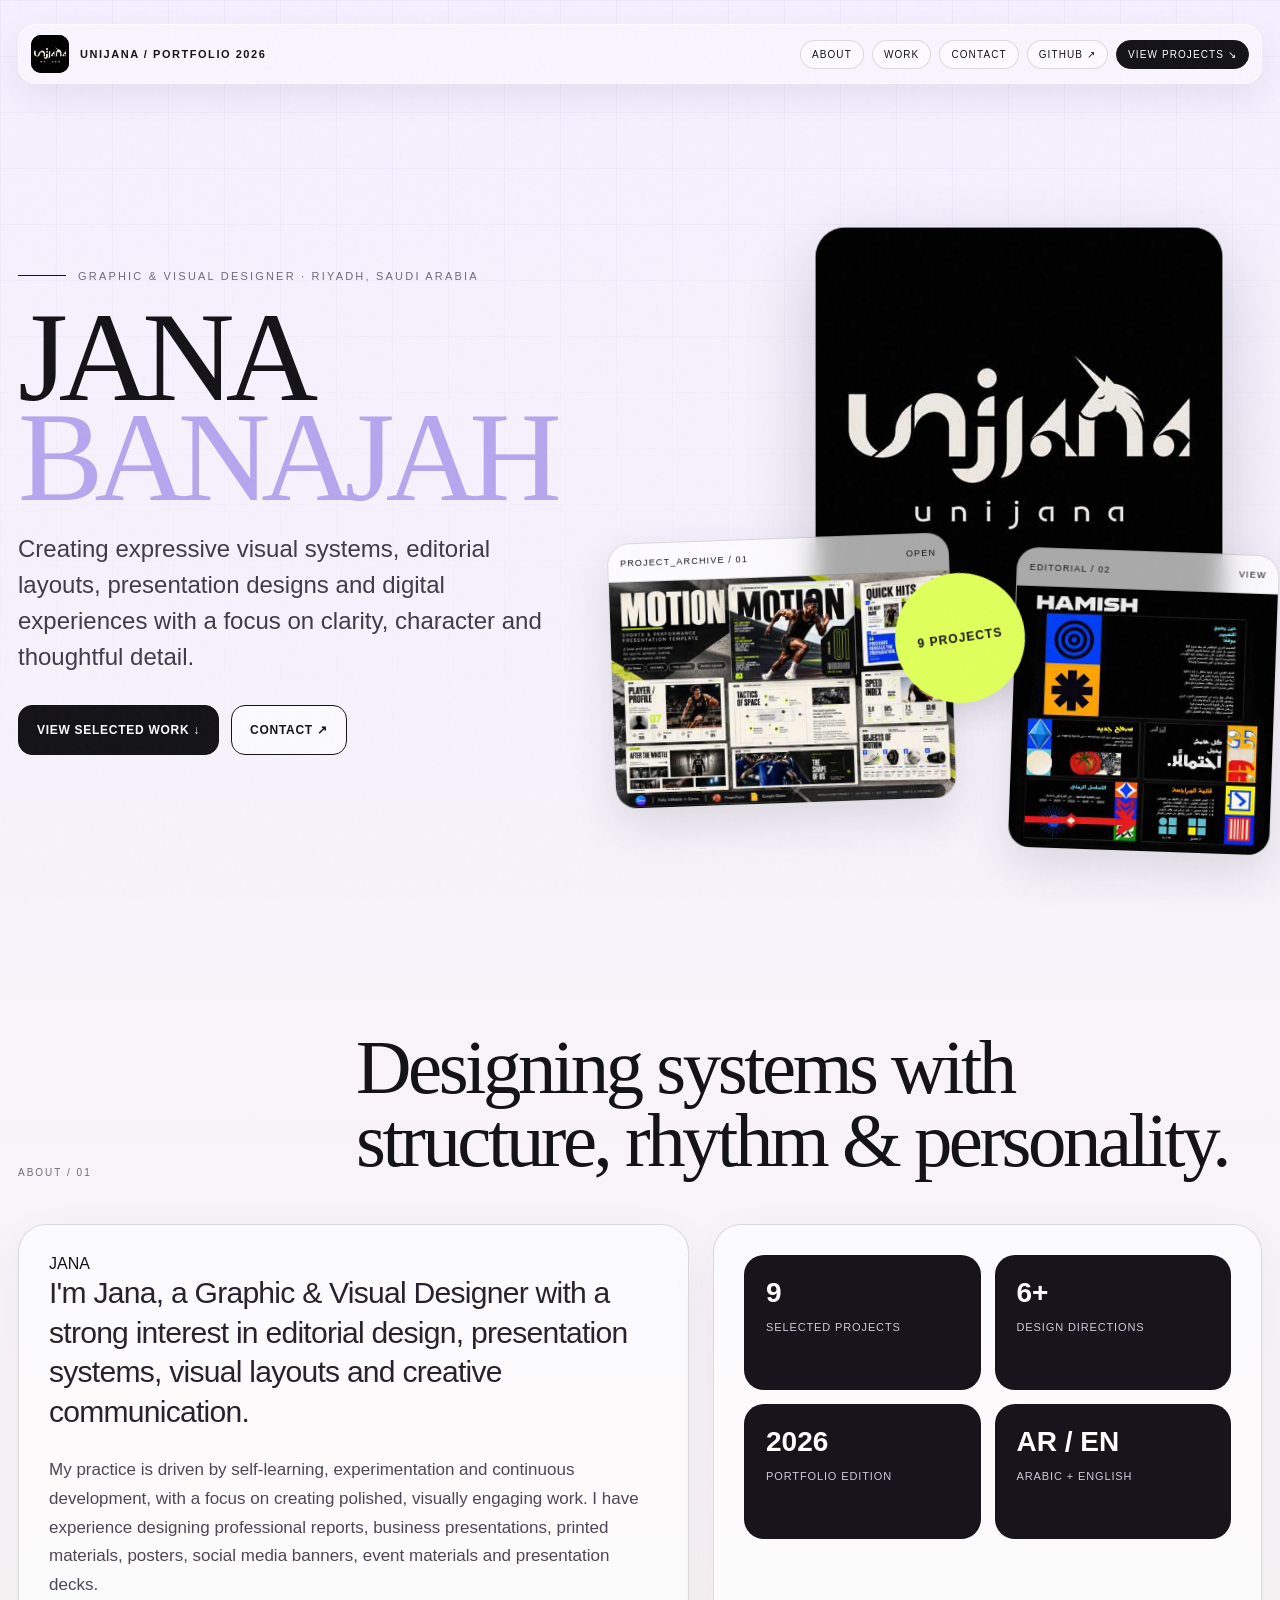
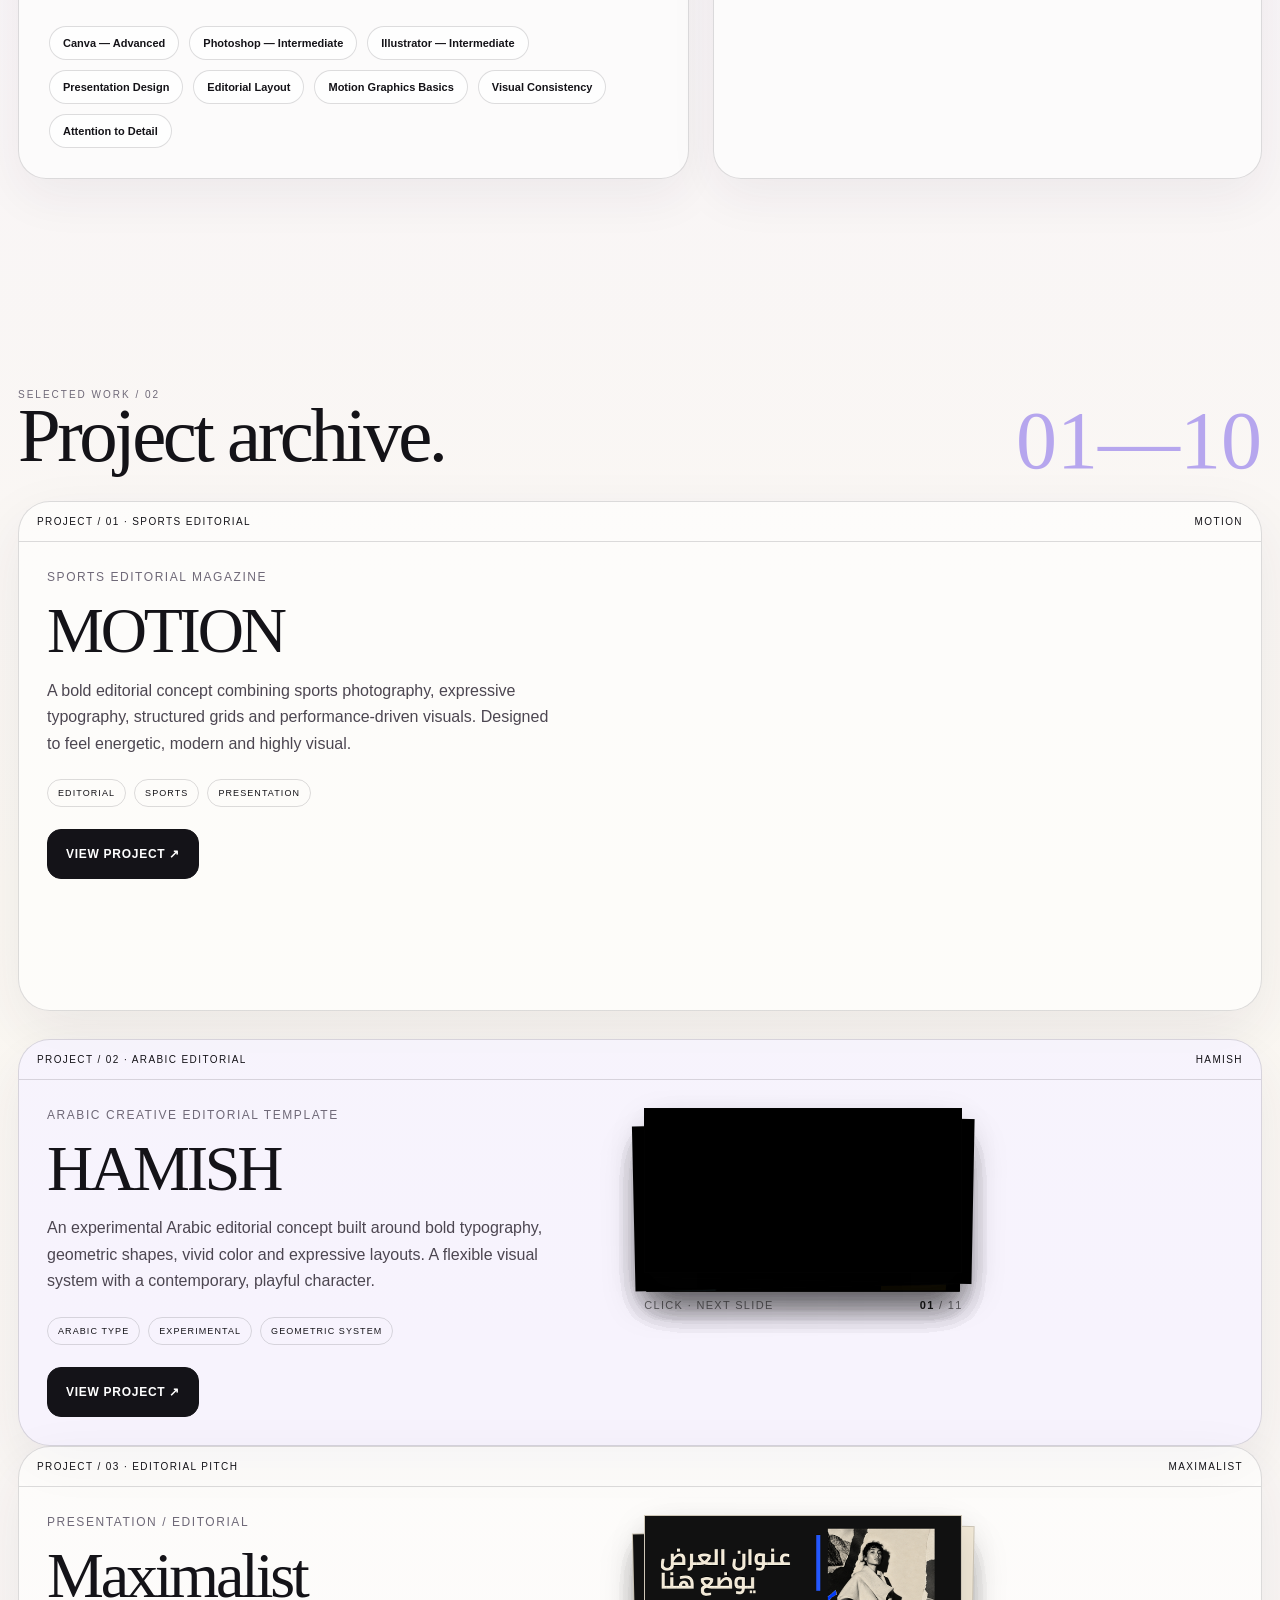
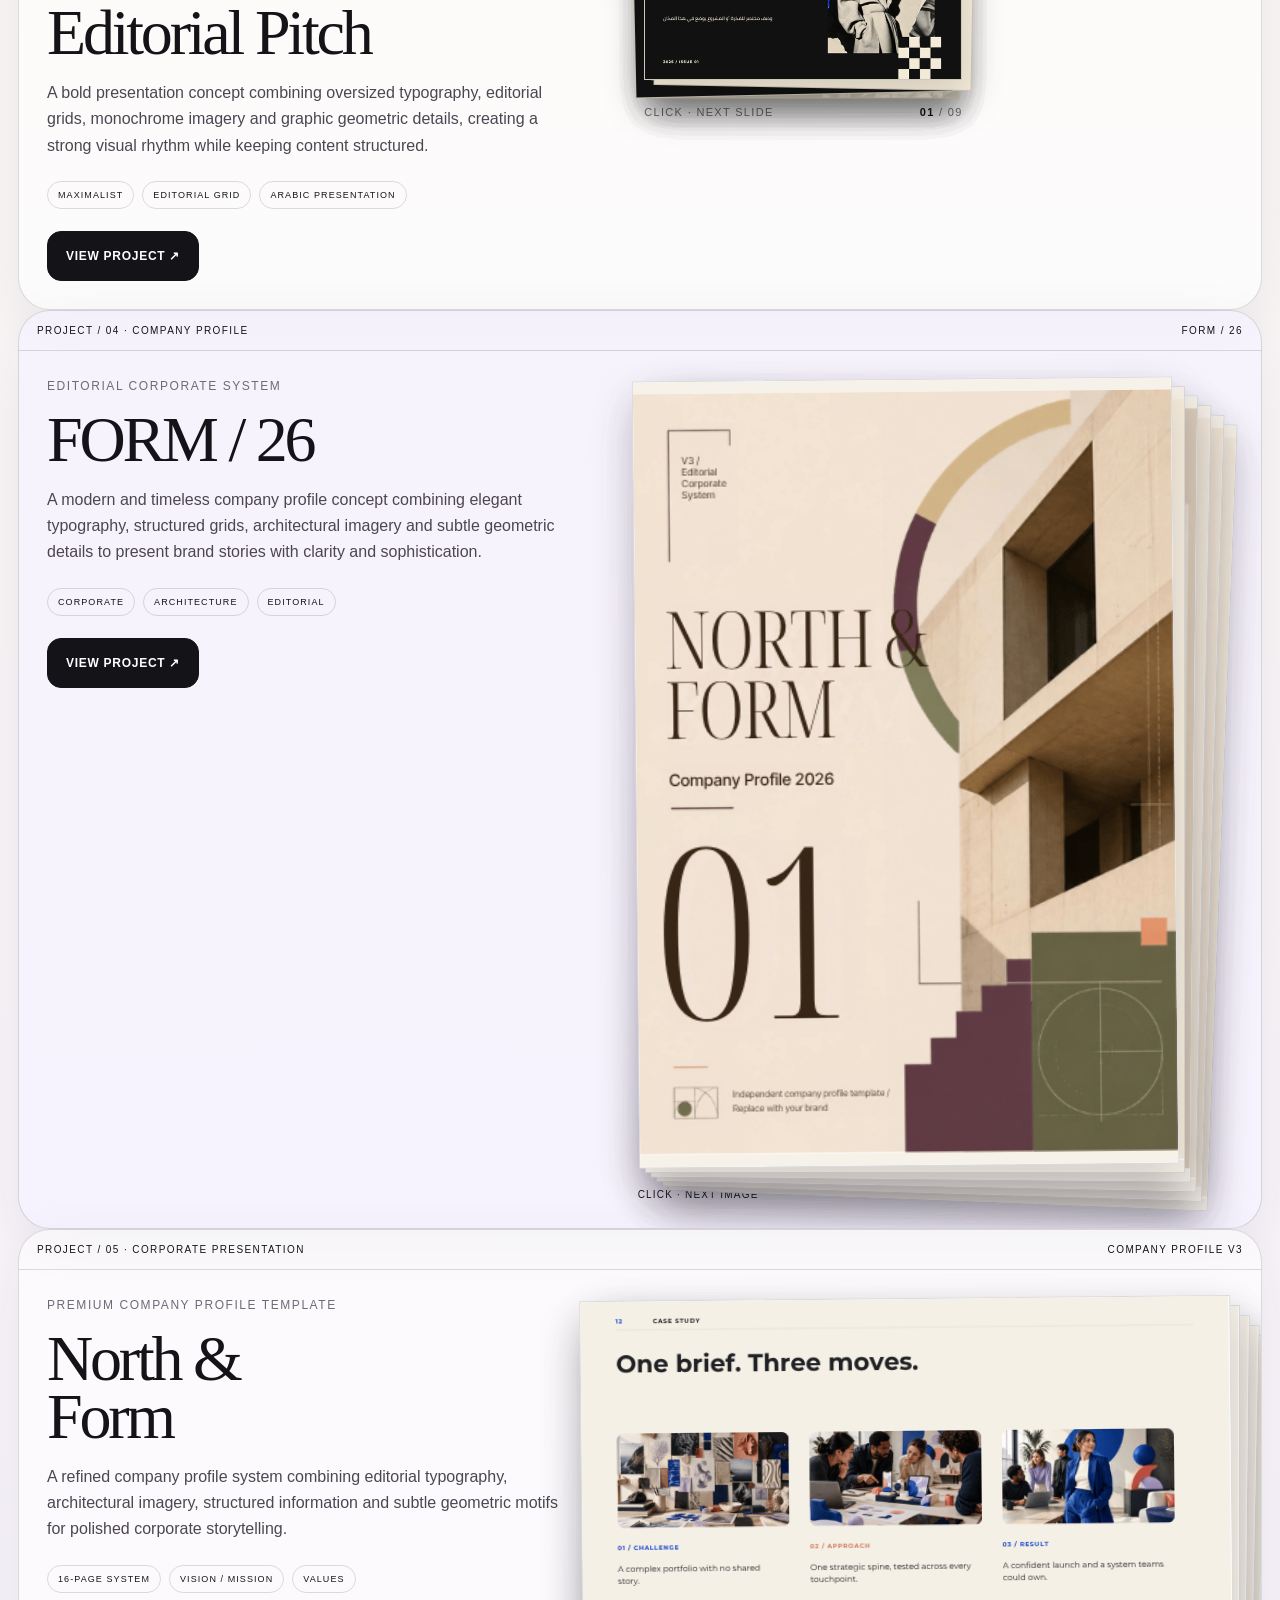
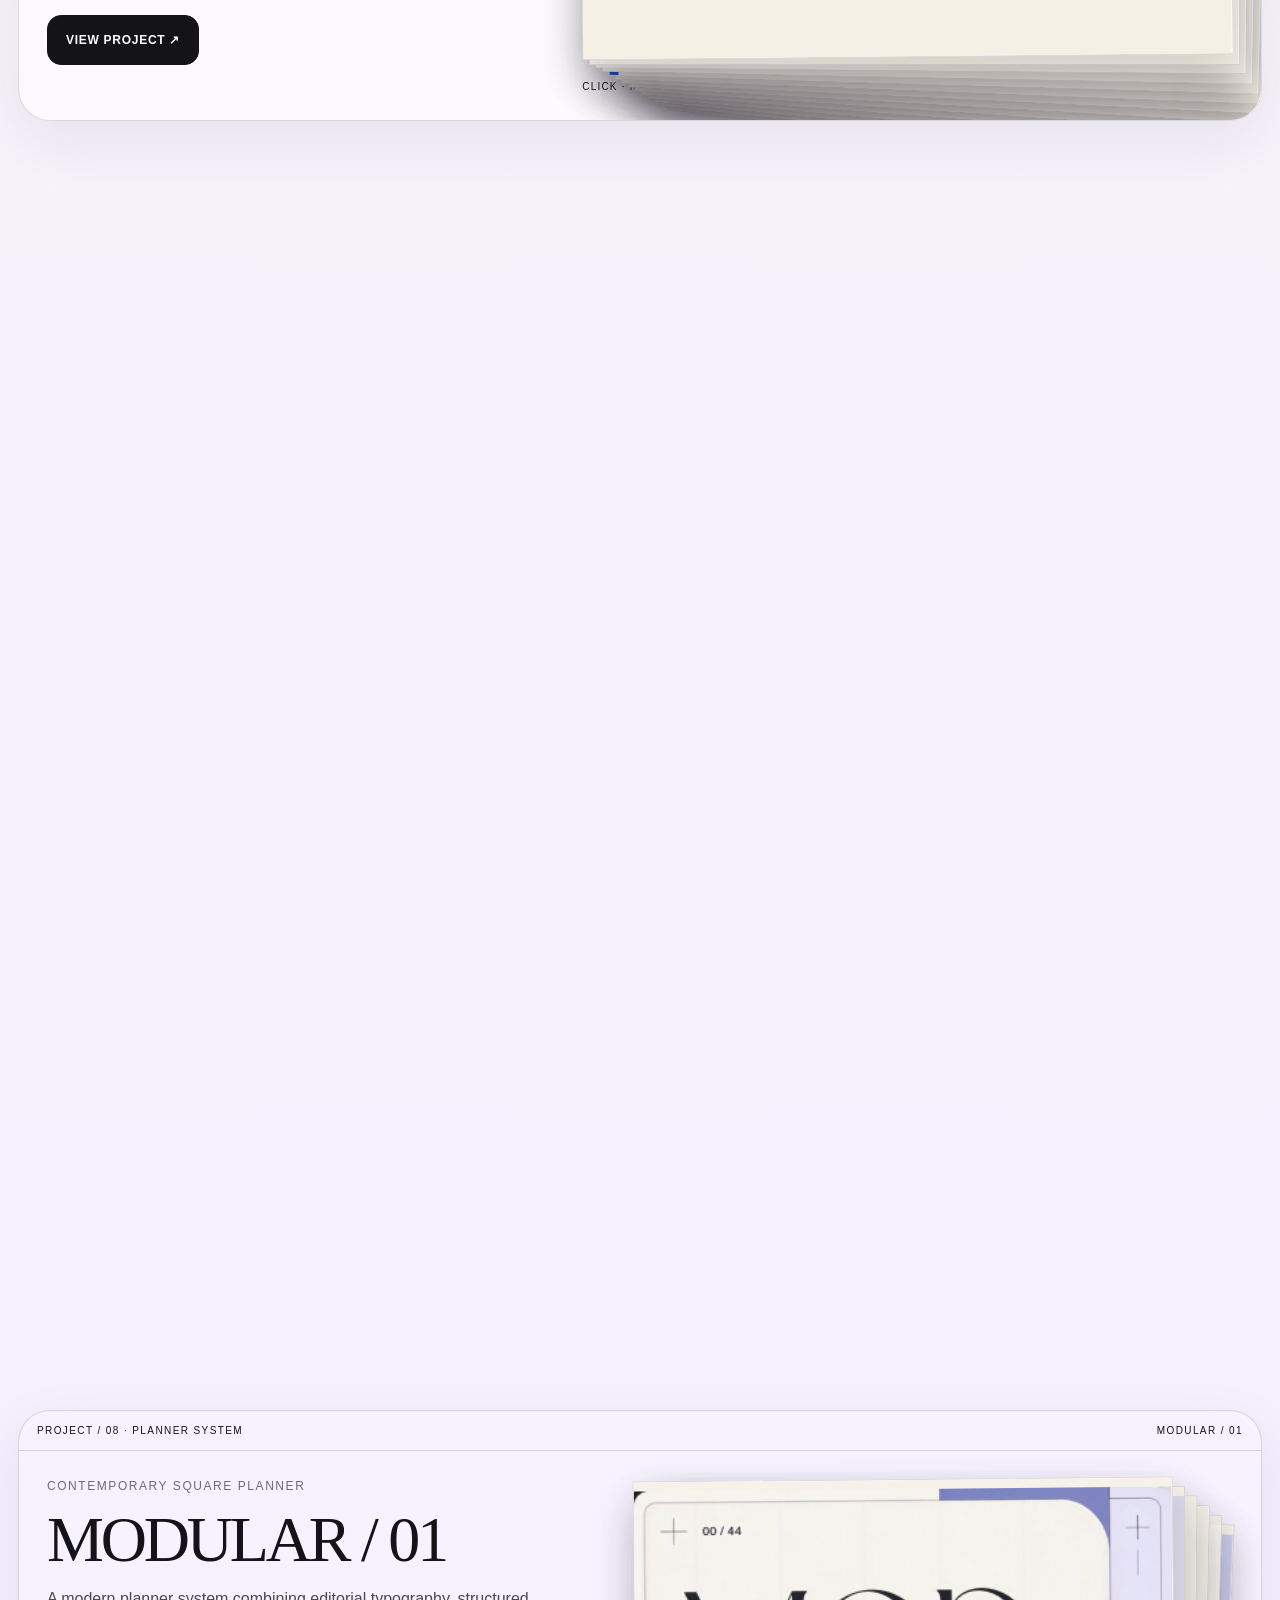
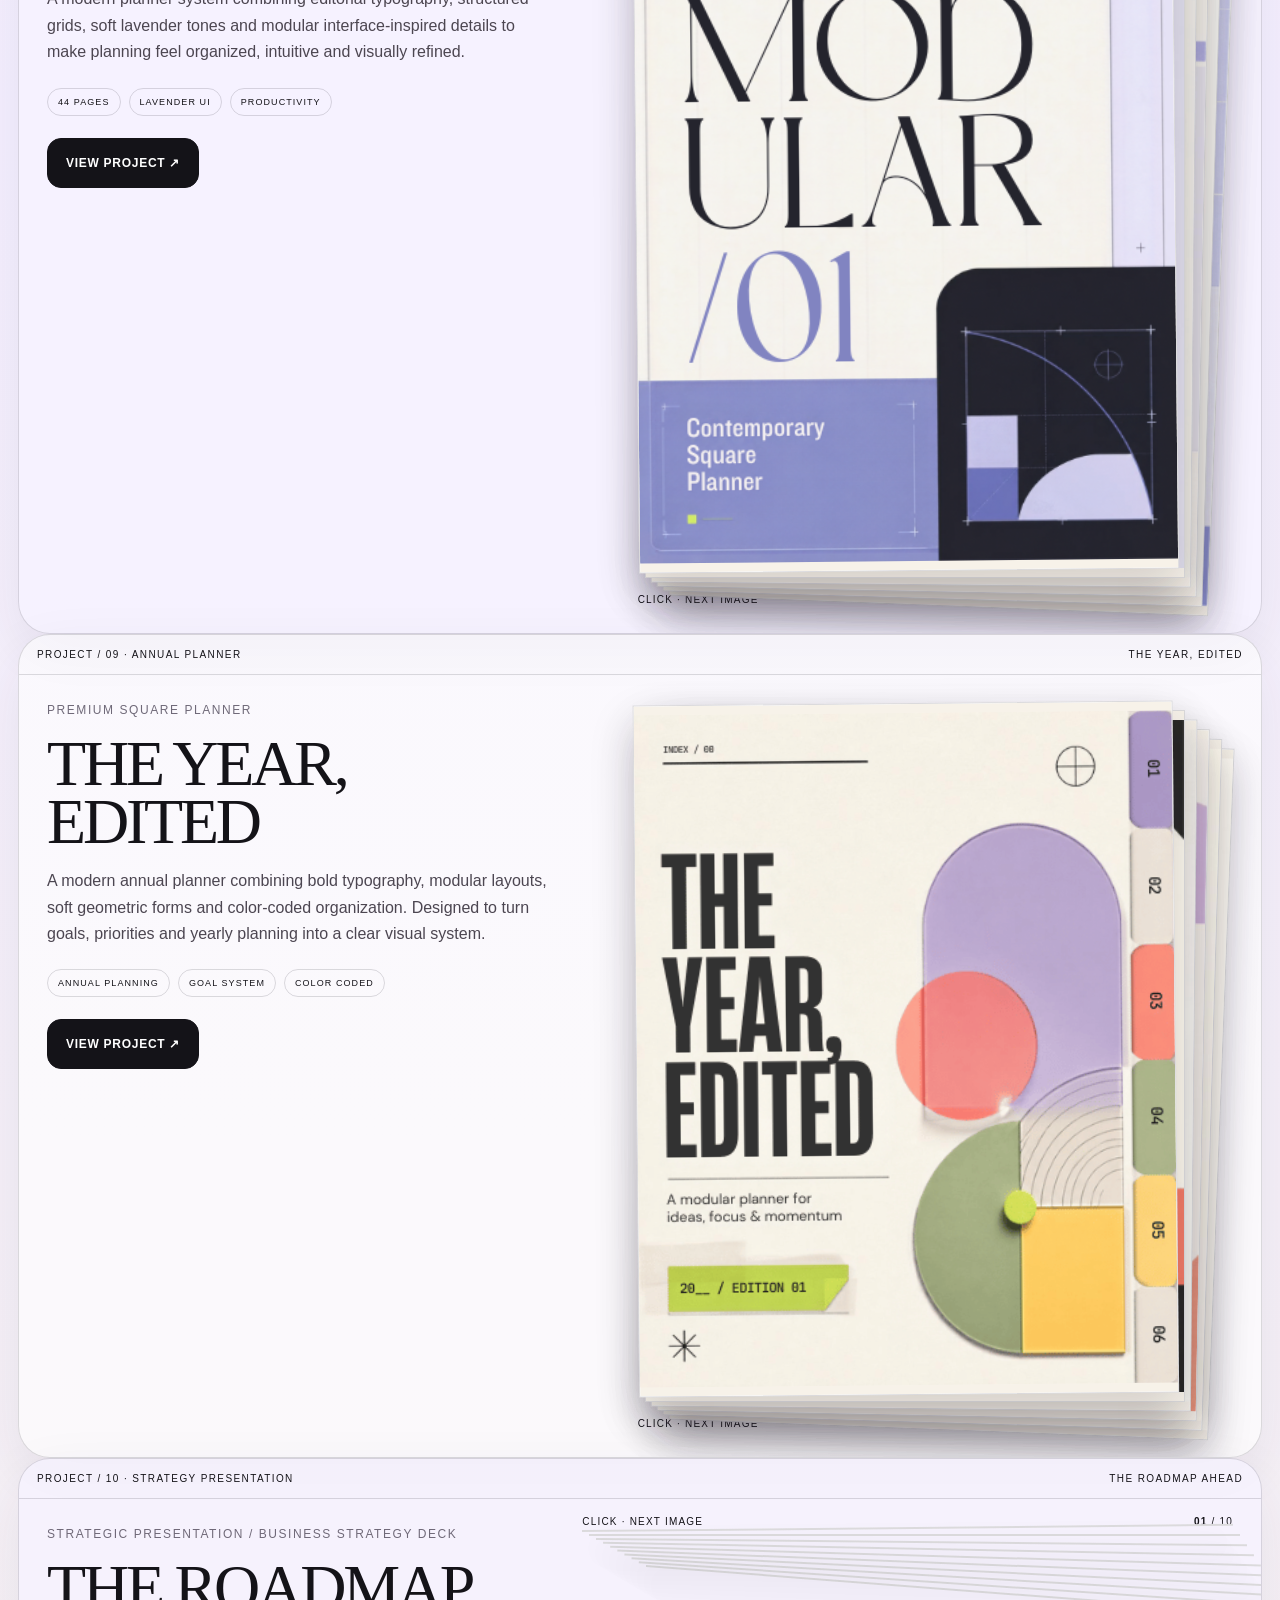
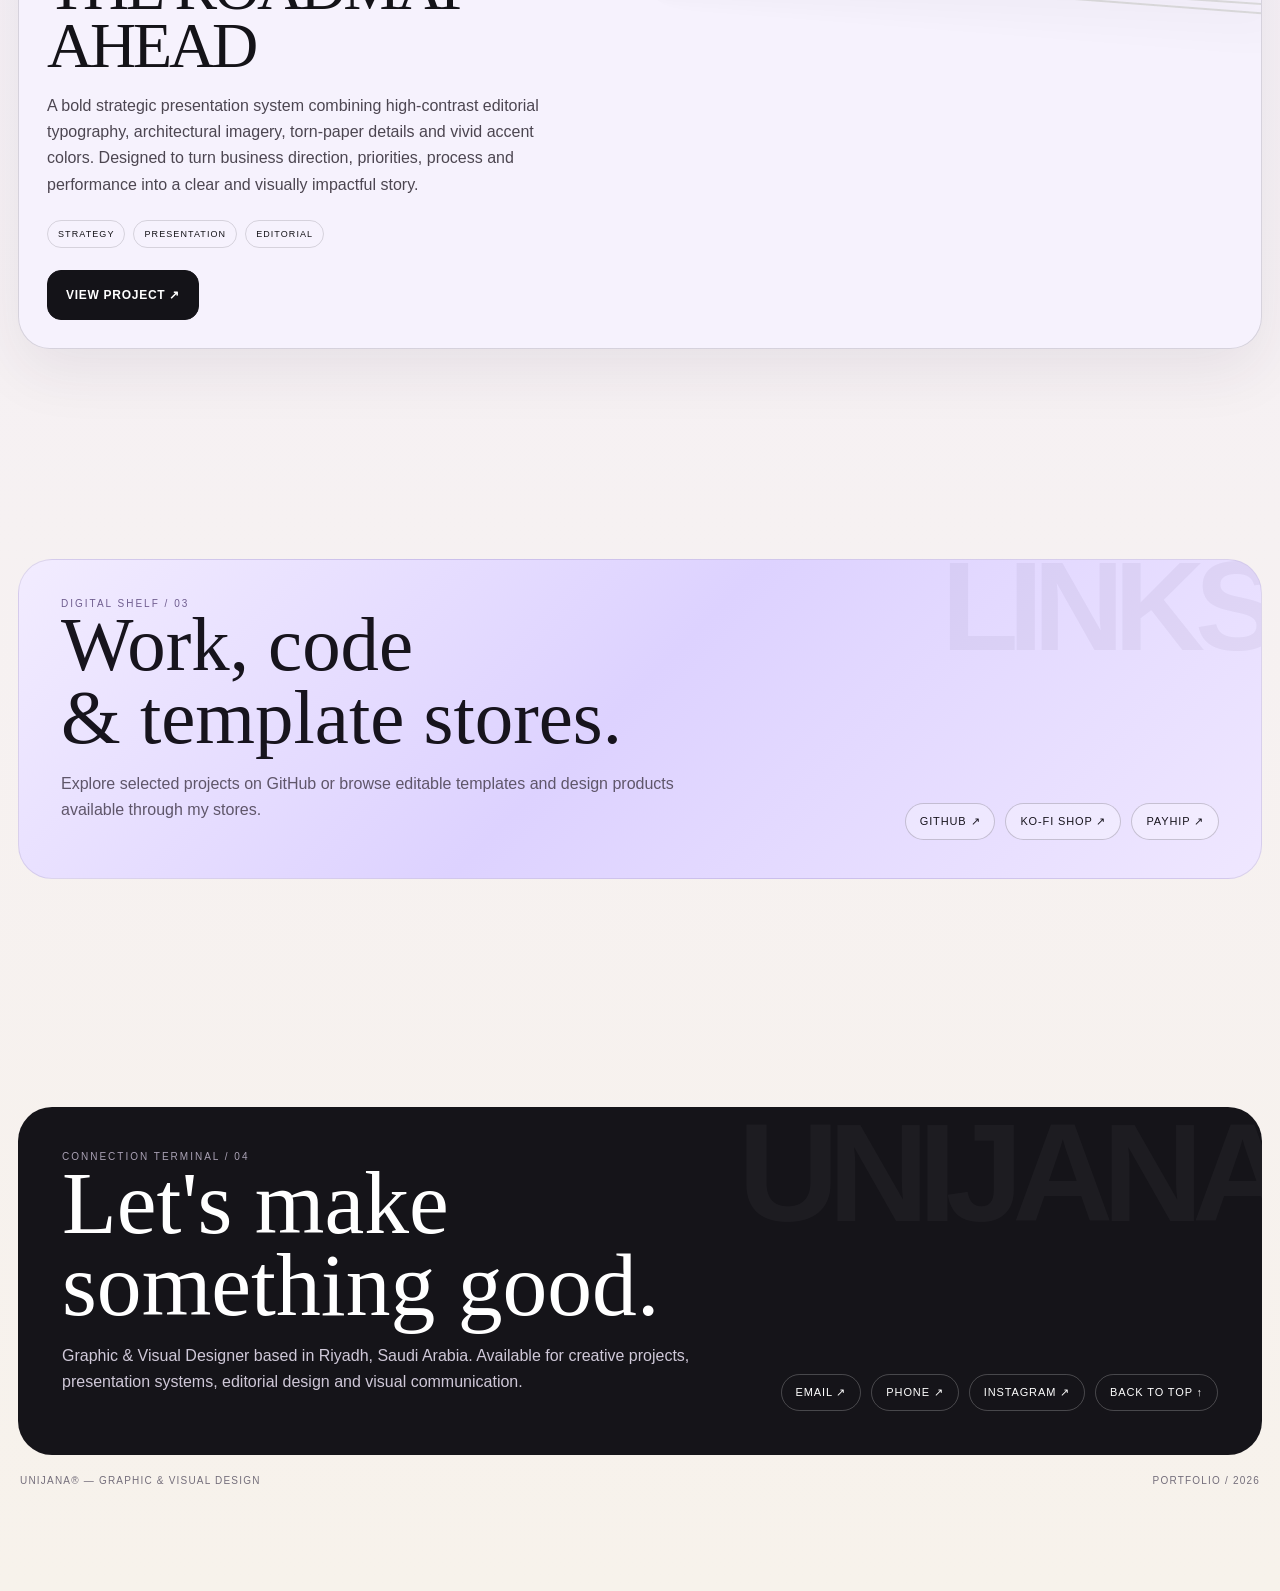
==== commit 3270871c: "Replace MOTION cover image" ====
--- a/portfolio-v2/index.html
+++ b/portfolio-v2/index.html
@@ -293,7 +293,7 @@
   <div class="workhead reveal"><div><div class="kicker">SELECTED WORK / 02</div><h2 class="title">Project archive.</h2></div><div class="count">01—10</div></div>
   <div class="workgrid">
 
-    <article class="project reveal"><div class="pmeta"><span>PROJECT / 01 · SPORTS EDITORIAL</span><span>MOTION</span></div><div class="pbody"><div><div class="psub">Sports Editorial Magazine</div><h3 class="ptitle">MOTION</h3><p class="pdesc">A bold editorial concept combining sports photography, expressive typography, structured grids and performance-driven visuals. Designed to feel energetic, modern and highly visual.</p><div class="ptags"><span class="ptag">Editorial</span><span class="ptag">Sports</span><span class="ptag">Presentation</span></div><a class="btn primary" target="_blank" rel="noopener" href="https://canva.link/motion-sports-editorial-magazine-template">VIEW PROJECT ↗</a></div><div class="visual"><img src="assets/form26-live/01.png" alt="FORM / 26 — sample 1" loading="eager" decoding="async"><img src="assets/form26-live/02.png" alt="FORM / 26 — sample 2" loading="lazy" decoding="async"><img src="assets/form26-live/03.png" alt="FORM / 26 — sample 3" loading="lazy" decoding="async"><img src="assets/form26-live/04.png" alt="FORM / 26 — sample 4" loading="lazy" decoding="async"><img src="assets/form26-live/05.png" alt="FORM / 26 — sample 5" loading="lazy" decoding="async"><img src="assets/form26-live/06.png" alt="FORM / 26 — sample 6" loading="lazy" decoding="async"></div></div></article>
+    <article class="project reveal"><div class="pmeta"><span>PROJECT / 01 · SPORTS EDITORIAL</span><span>MOTION</span></div><div class="pbody"><div><div class="psub">Sports Editorial Magazine</div><h3 class="ptitle">MOTION</h3><p class="pdesc">A bold editorial concept combining sports photography, expressive typography, structured grids and performance-driven visuals. Designed to feel energetic, modern and highly visual.</p><div class="ptags"><span class="ptag">Editorial</span><span class="ptag">Sports</span><span class="ptag">Presentation</span></div><a class="btn primary" target="_blank" rel="noopener" href="https://canva.link/motion-sports-editorial-magazine-template">VIEW PROJECT ↗</a></div><div class="visual"><img src="assets/motion/cover.webp" alt="MOTION sports editorial magazine cover" loading="eager" decoding="async"></div></div></article>
 
     <article class="project reveal"><div class="pmeta"><span>PROJECT / 02 · ARABIC EDITORIAL</span><span>HAMISH</span></div><div class="pbody"><div><div class="psub">Arabic Creative Editorial Template</div><h3 class="ptitle">HAMISH</h3><p class="pdesc">An experimental Arabic editorial concept built around bold typography, geometric shapes, vivid color and expressive layouts. A flexible visual system with a contemporary, playful character.</p><div class="ptags"><span class="ptag">Arabic Type</span><span class="ptag">Experimental</span><span class="ptag">Geometric System</span></div><a class="btn primary" target="_blank" rel="noopener" href="https://canva.link/4plfwa56l5wggsw">VIEW PROJECT ↗</a></div><div class="visual maximalist-visual">
   <div class="max-deck hamish-deck" role="button" tabindex="0" aria-label="Browse HAMISH slides. Click to show the next slide.">
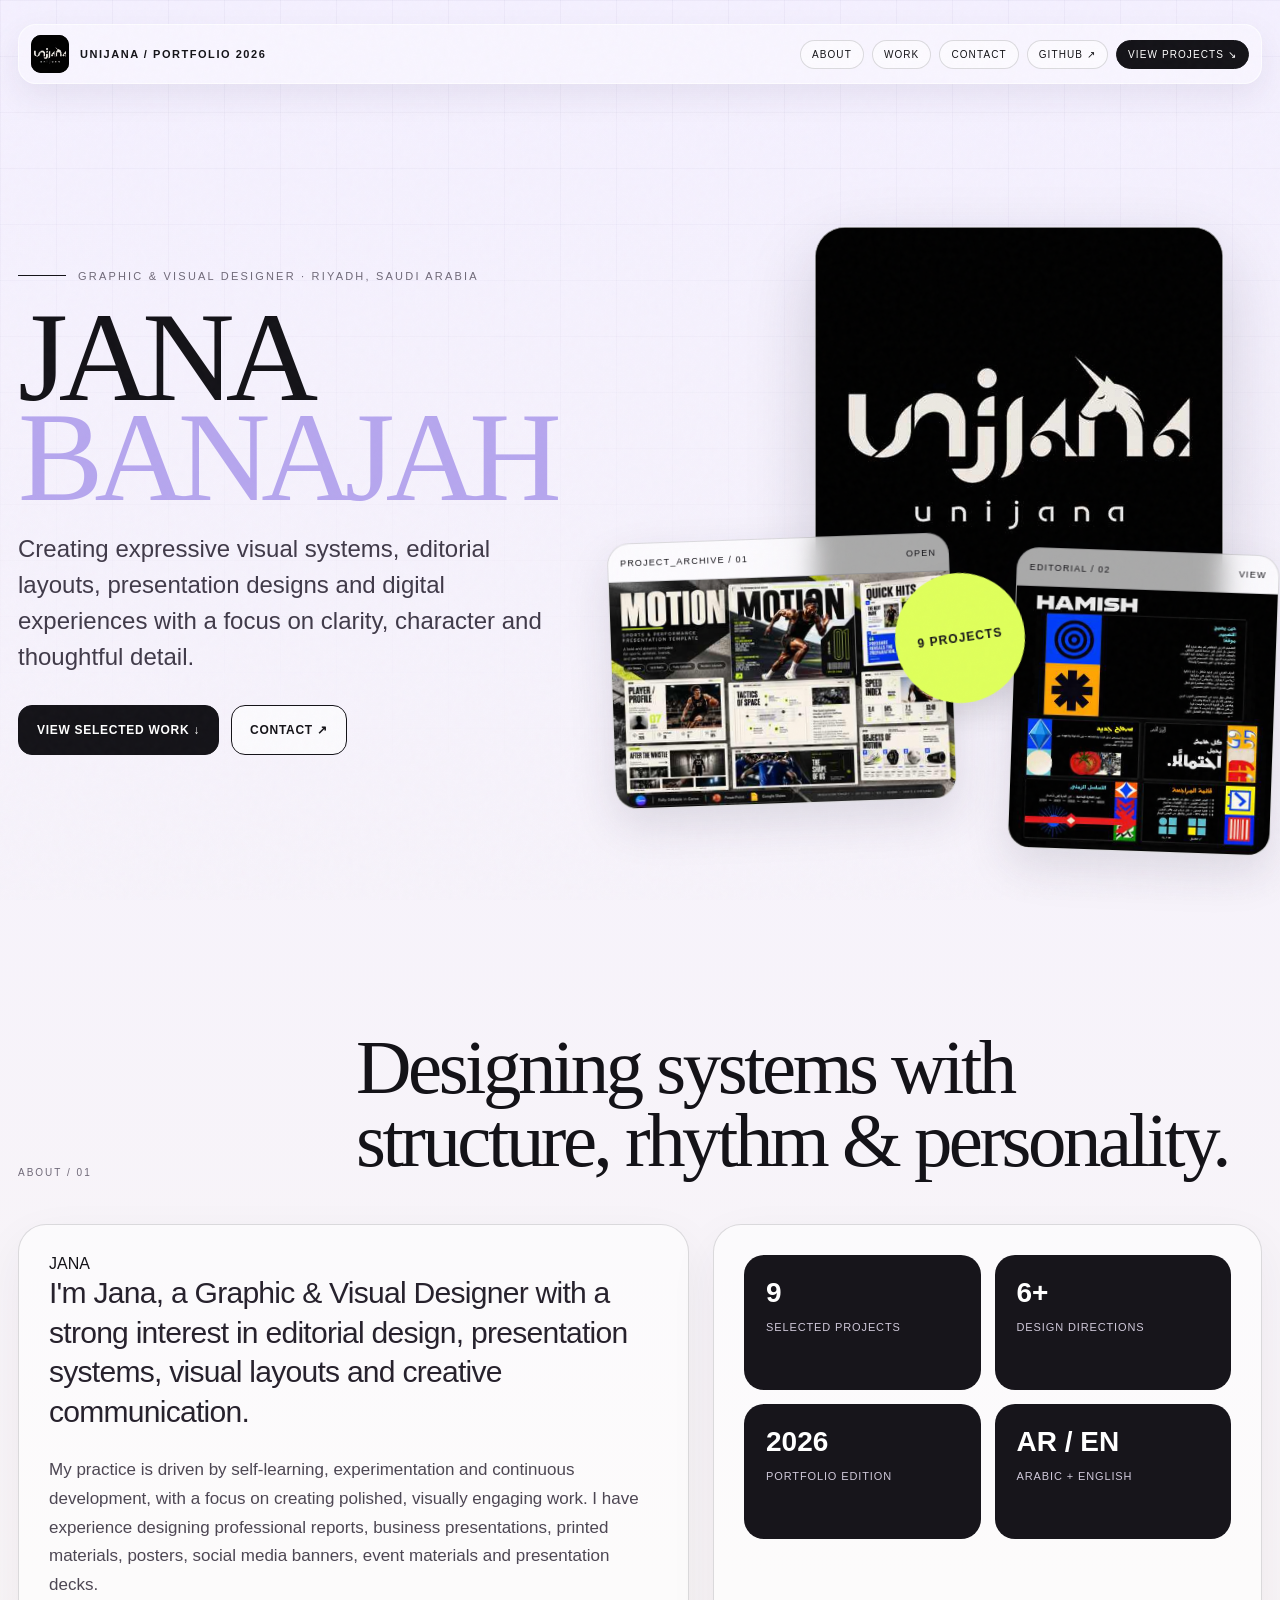
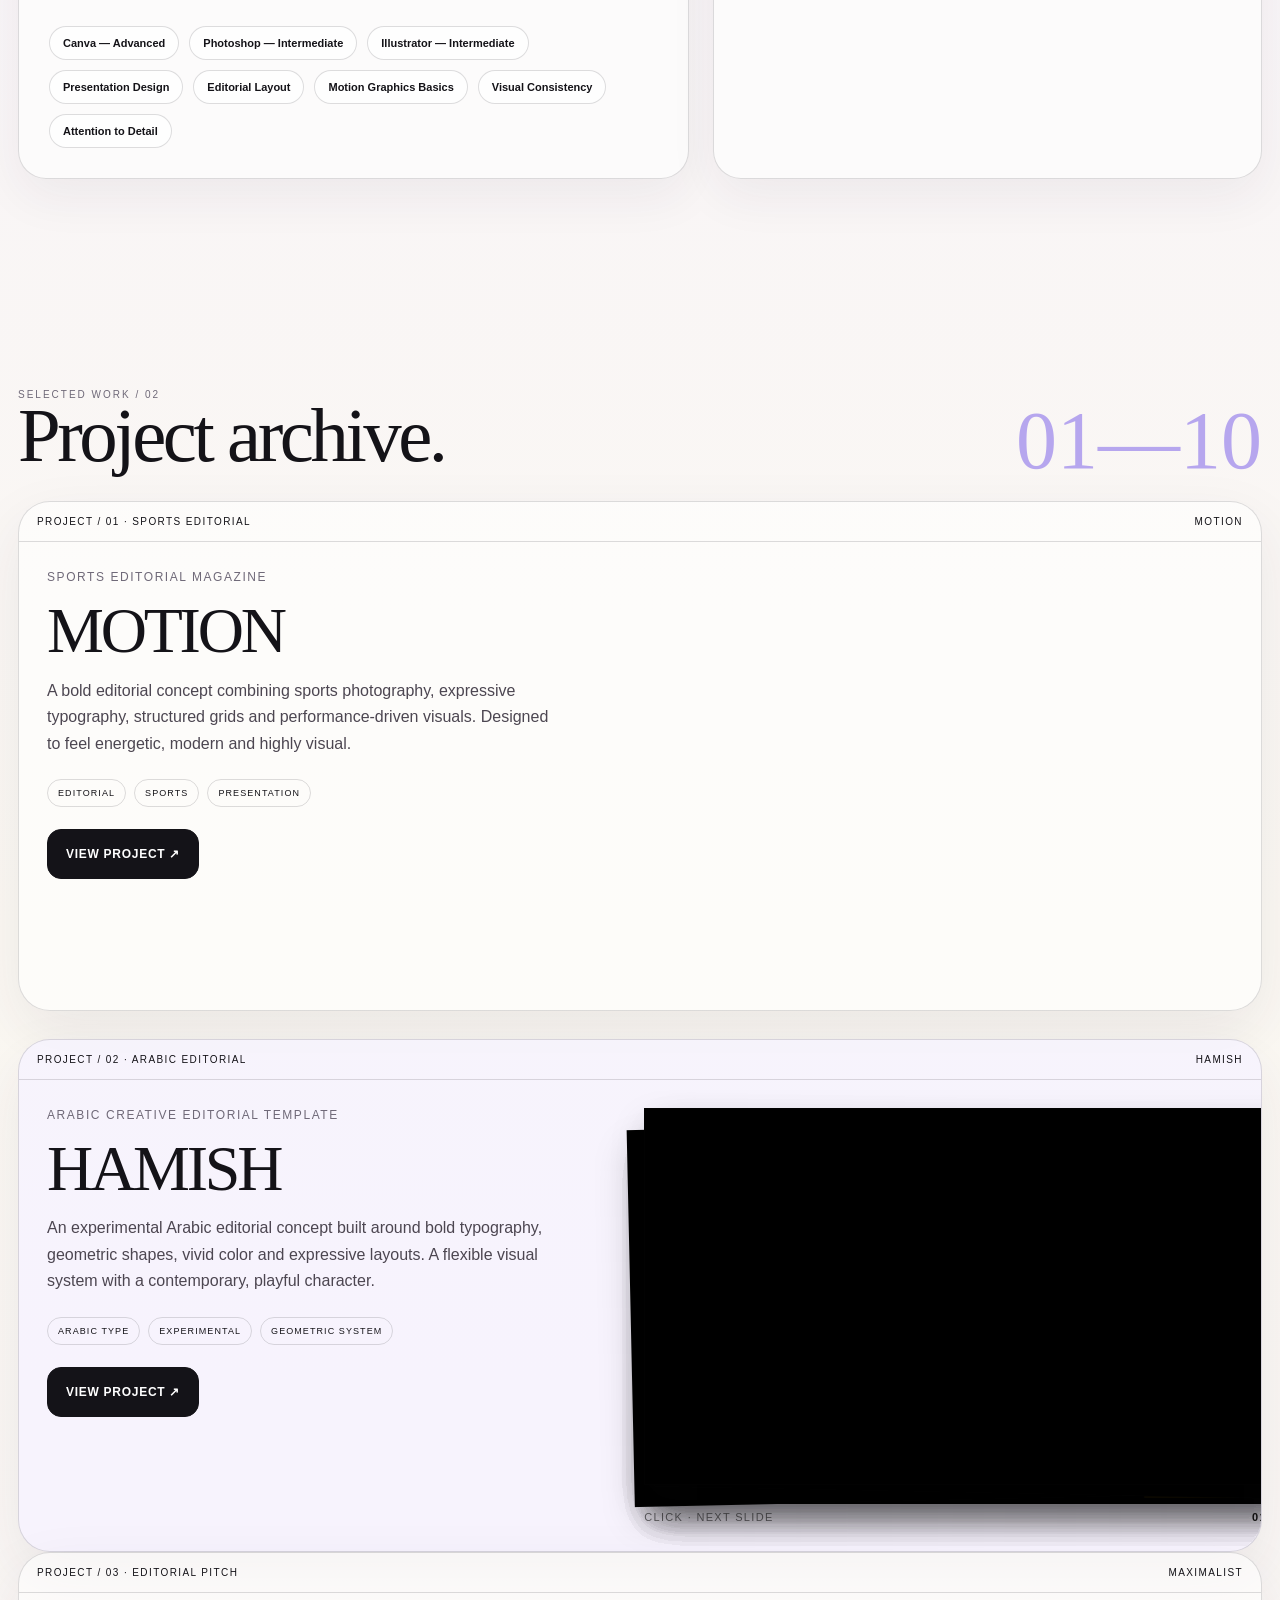
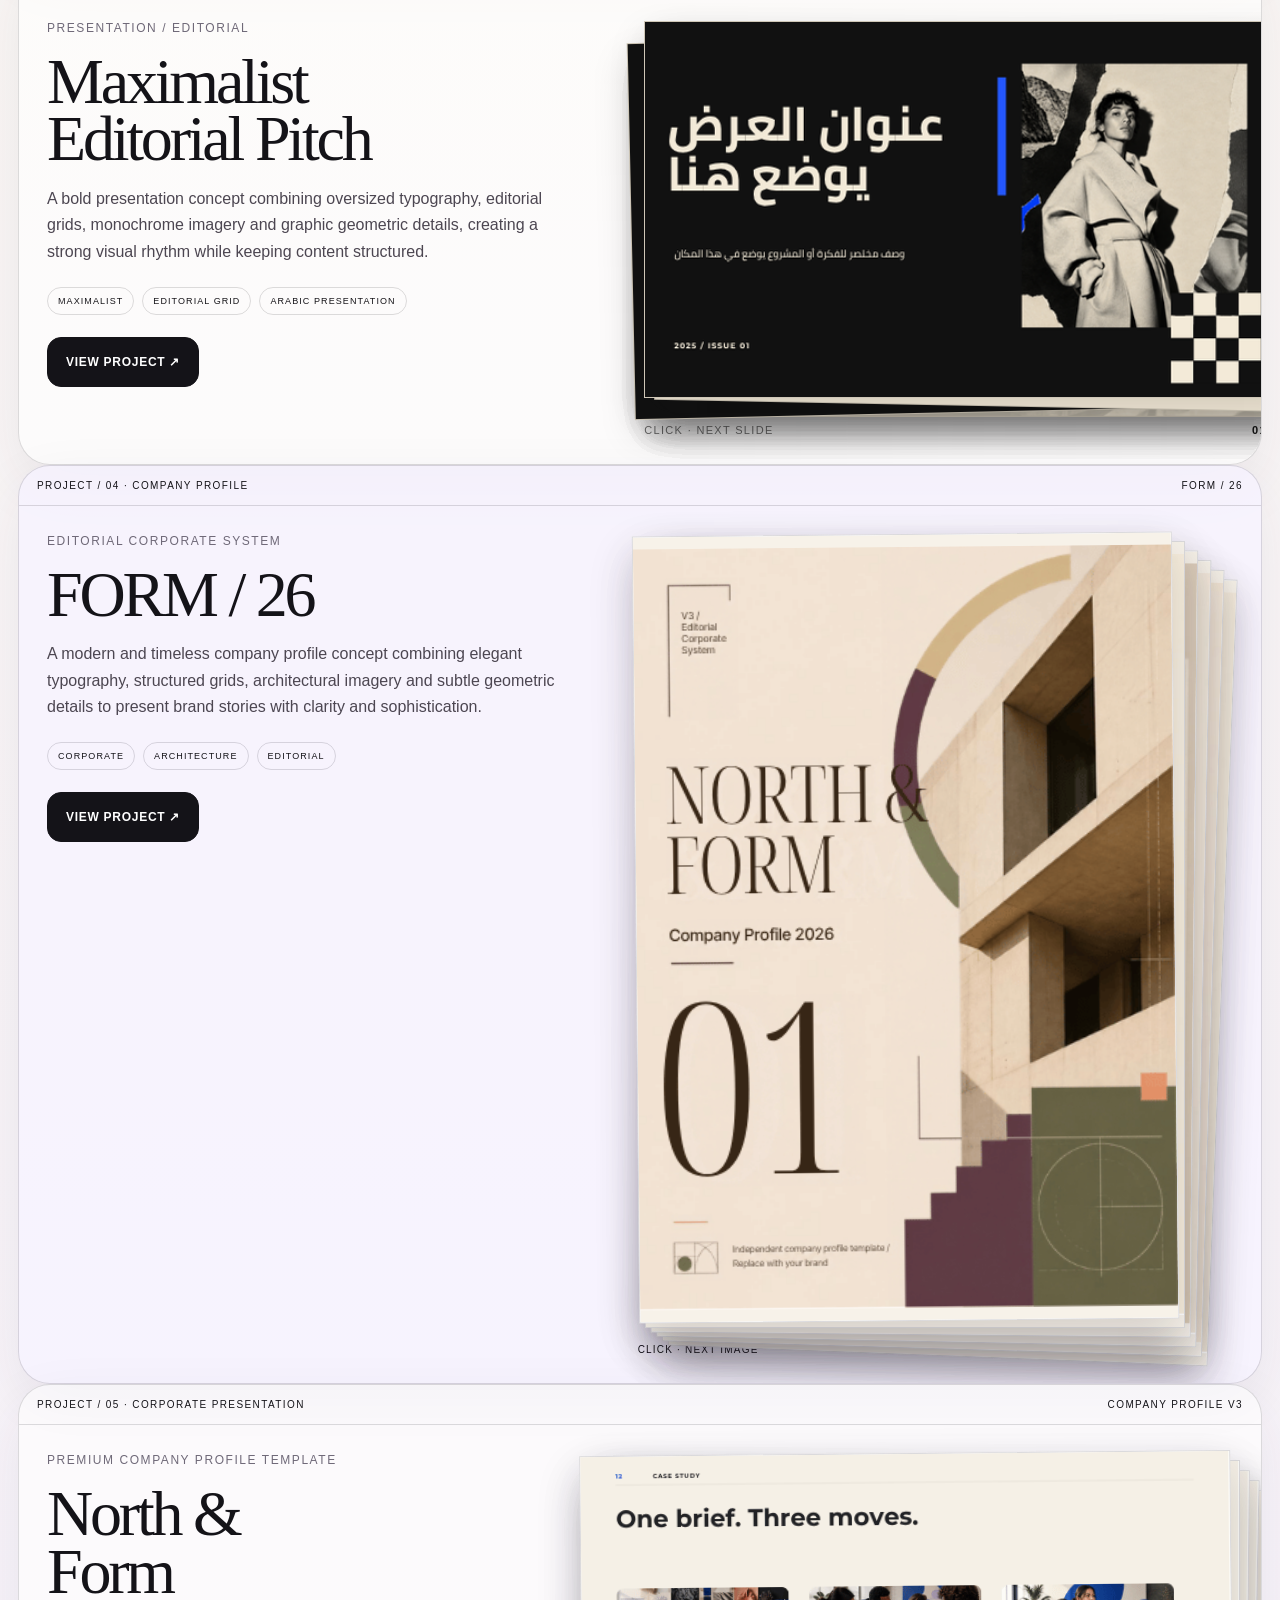
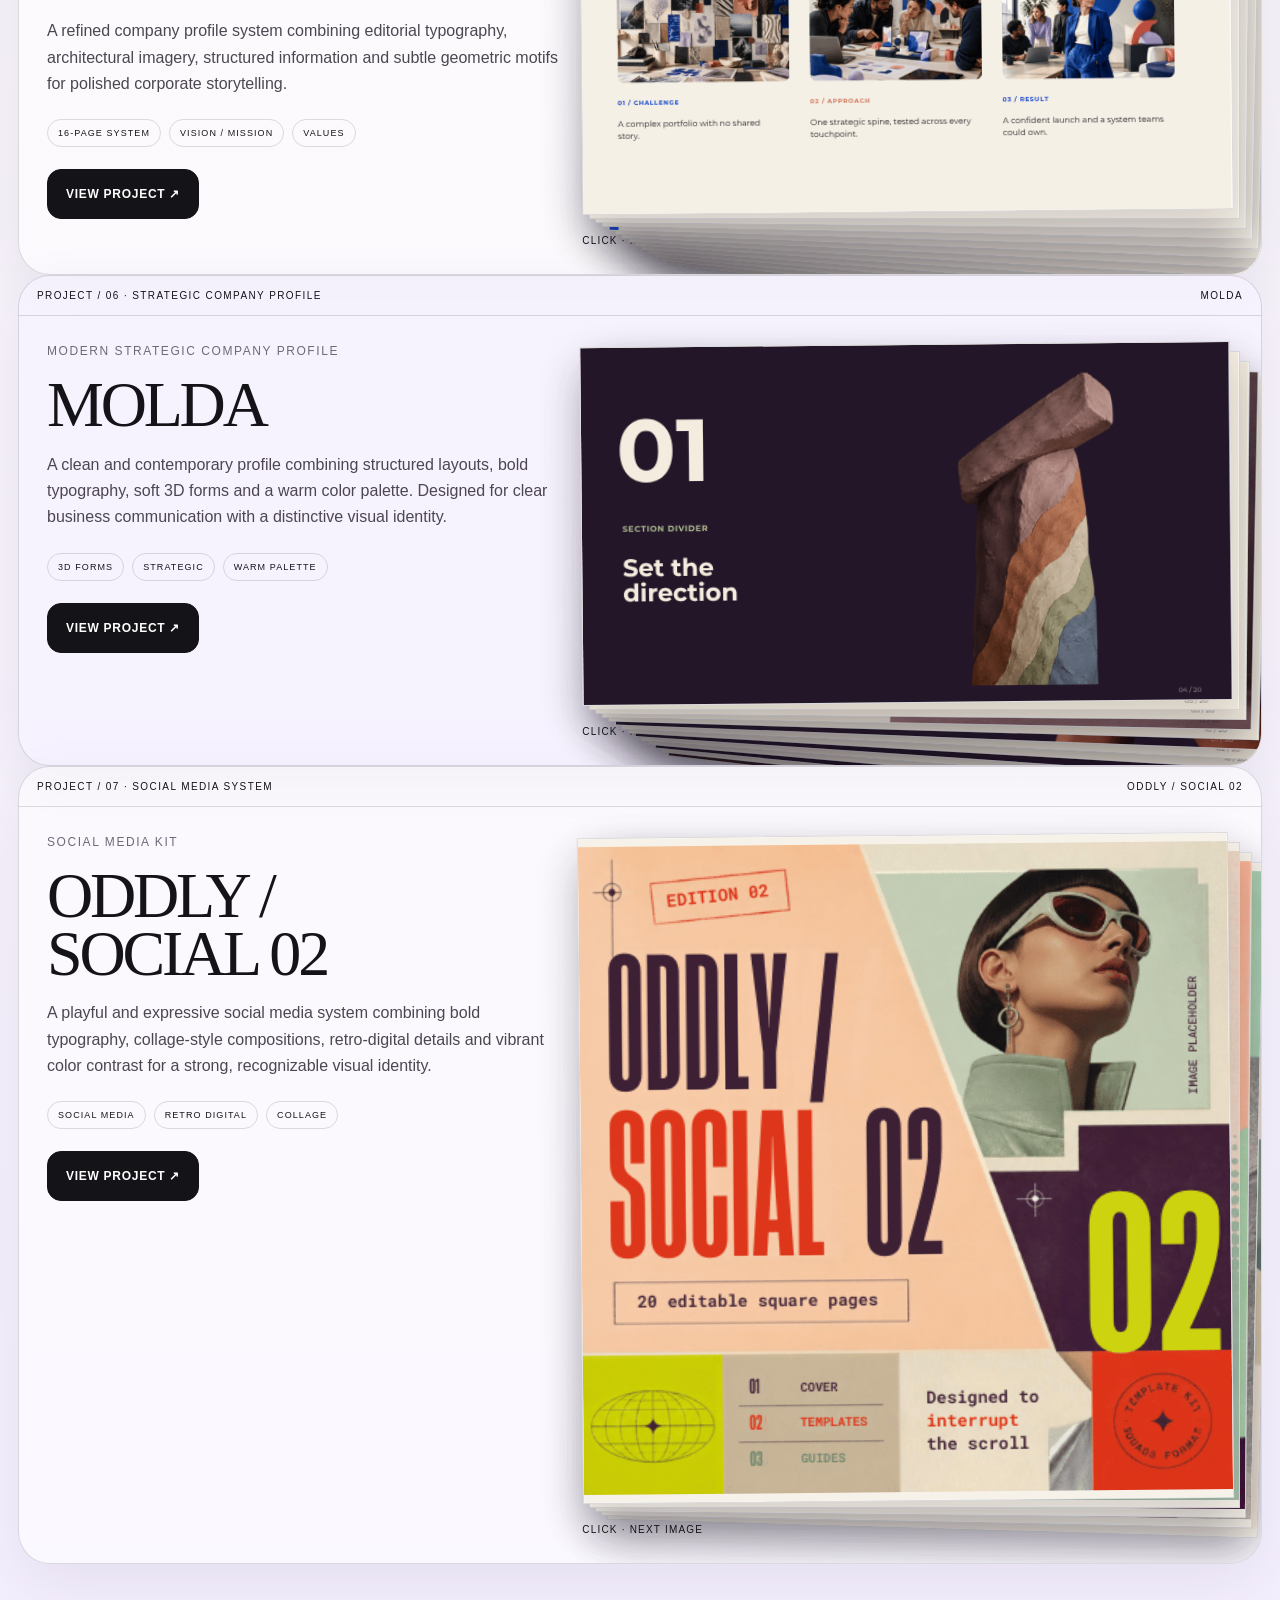
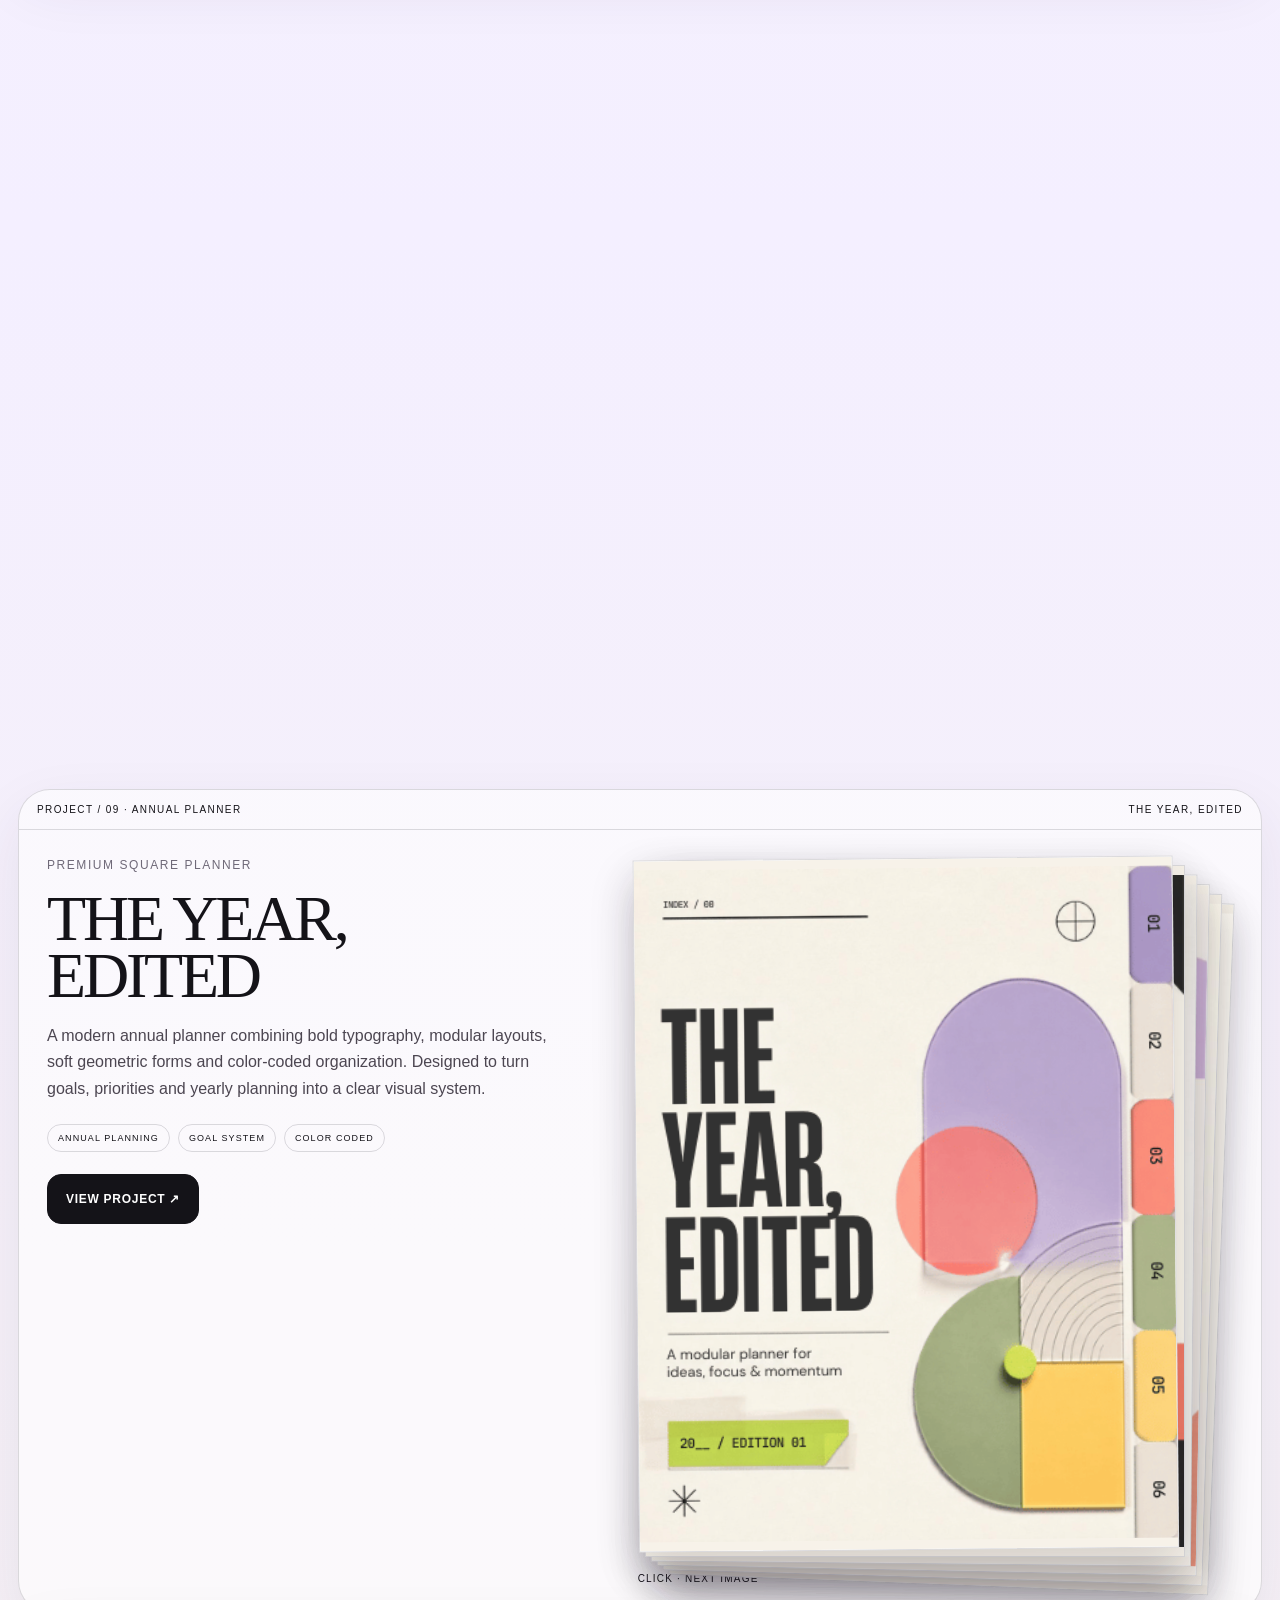
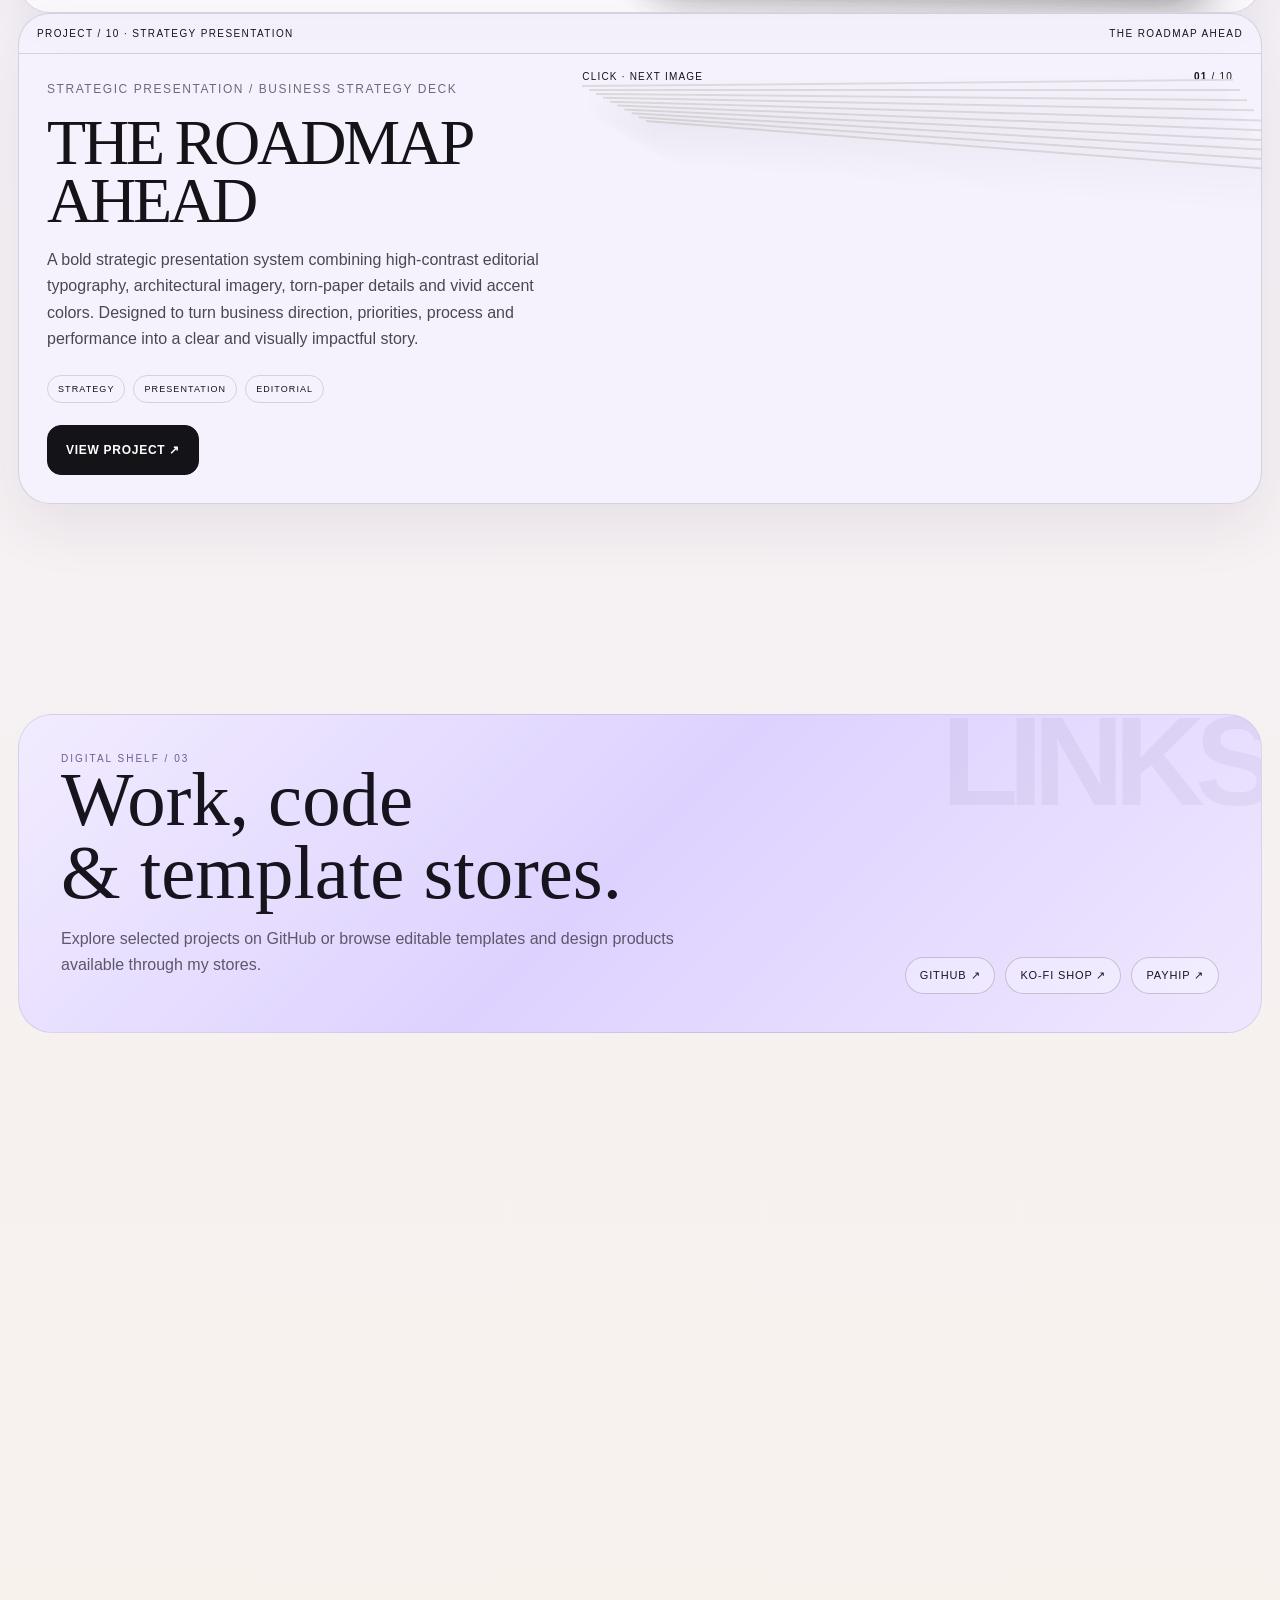
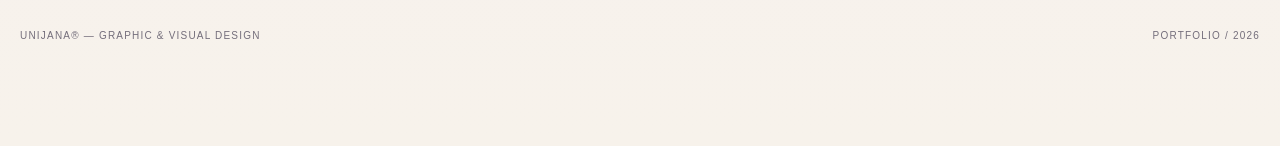
==== commit 8eab5d30: "Match HAMISH and Maximalist image sizes to other projects" ====
--- a/portfolio-v2/index.html
+++ b/portfolio-v2/index.html
@@ -253,6 +253,32 @@
 .template-deck{width:min(100%,790px)!important;max-width:790px!important}
 .template-deck.is-portrait{width:min(100%,540px)!important;max-width:540px!important}
 @media(max-width:760px){.template-stack-visual,.template-deck,.template-deck.is-portrait{max-width:100%!important;width:100%!important}}
+</style>
+<style id="hamish-maximalist-size-match">
+/* Match HAMISH + Maximalist image-stack size to the other portfolio projects */
+.maximalist-visual{
+  width:100%!important;
+  max-width:790px!important;
+  margin:0 auto!important;
+  display:flex!important;
+  align-items:center!important;
+  justify-content:center!important;
+  grid-template-columns:none!important;
+  overflow:visible!important;
+}
+.maximalist-visual .max-deck,
+.maximalist-visual .hamish-deck{
+  width:min(100%,790px)!important;
+  max-width:790px!important;
+}
+@media(max-width:760px){
+  .maximalist-visual,
+  .maximalist-visual .max-deck,
+  .maximalist-visual .hamish-deck{
+    width:100%!important;
+    max-width:100%!important;
+  }
+}
 </style>
 </head>
 <body>
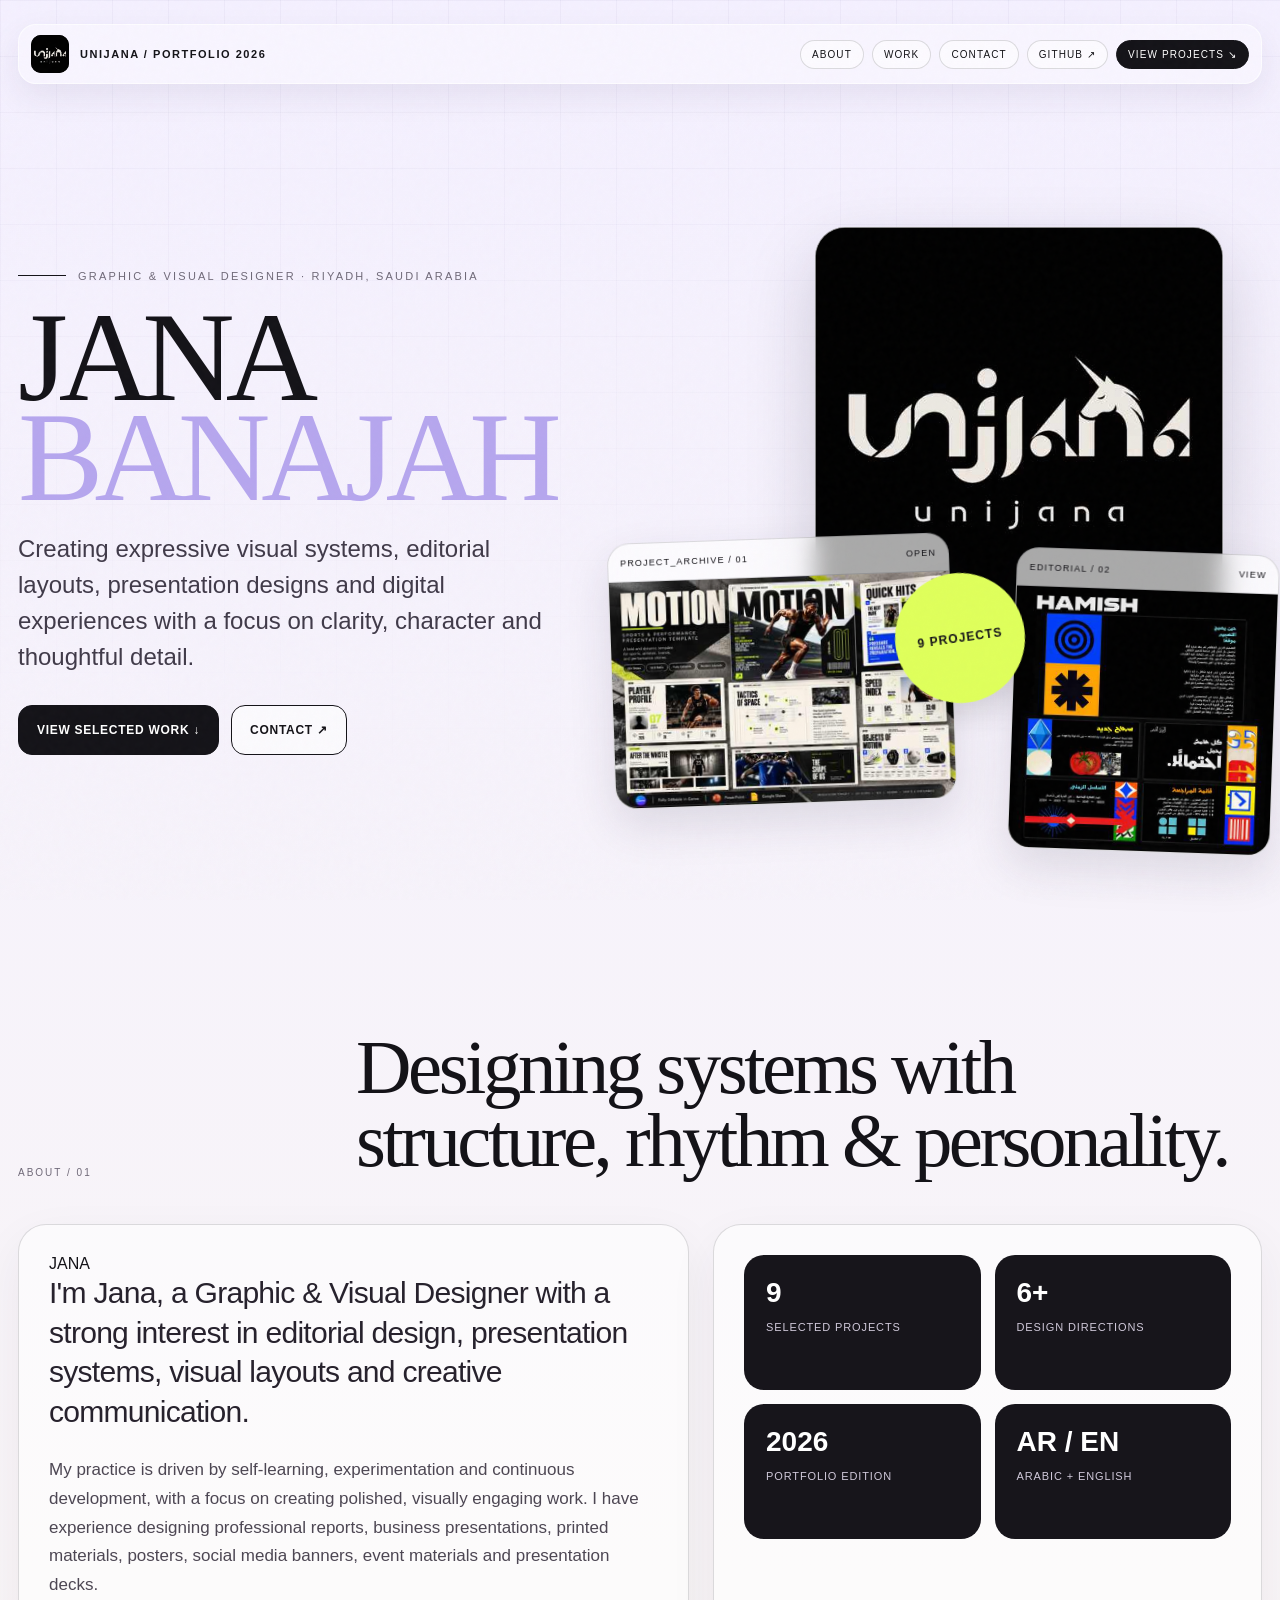
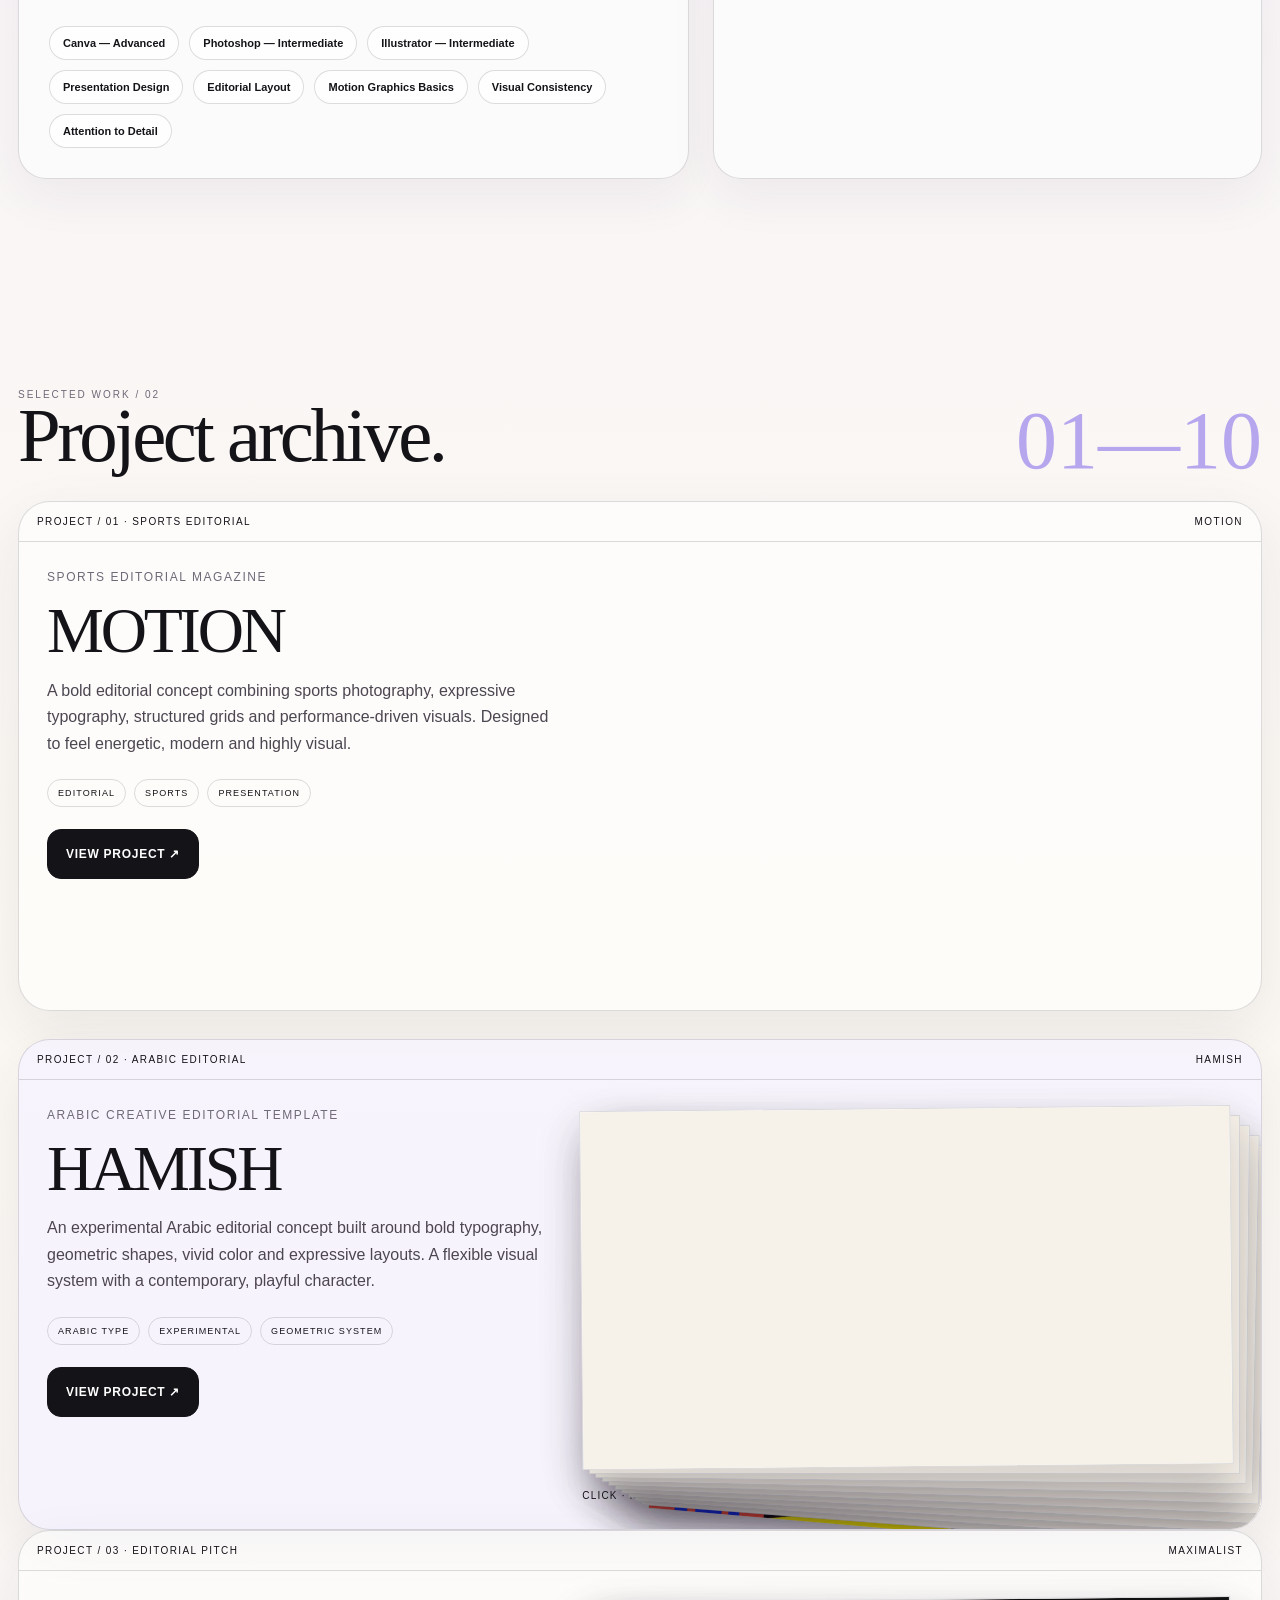
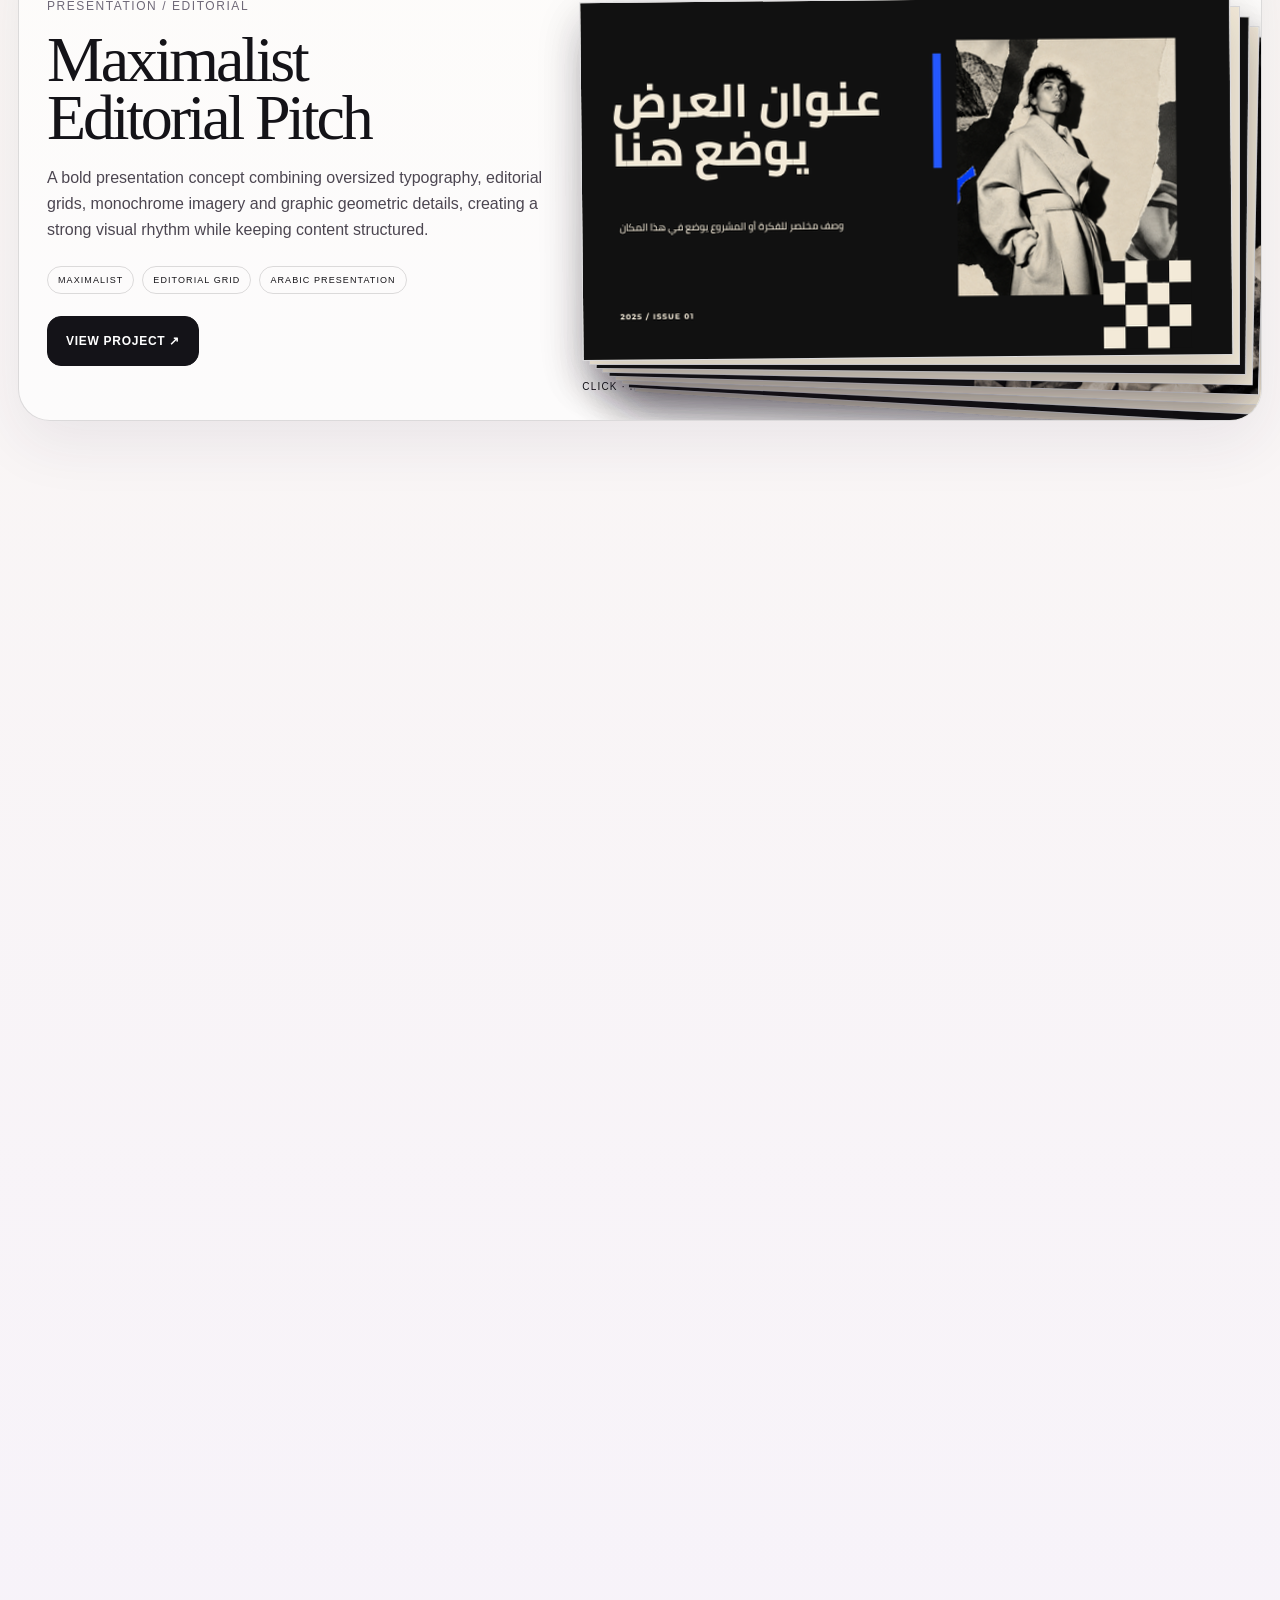
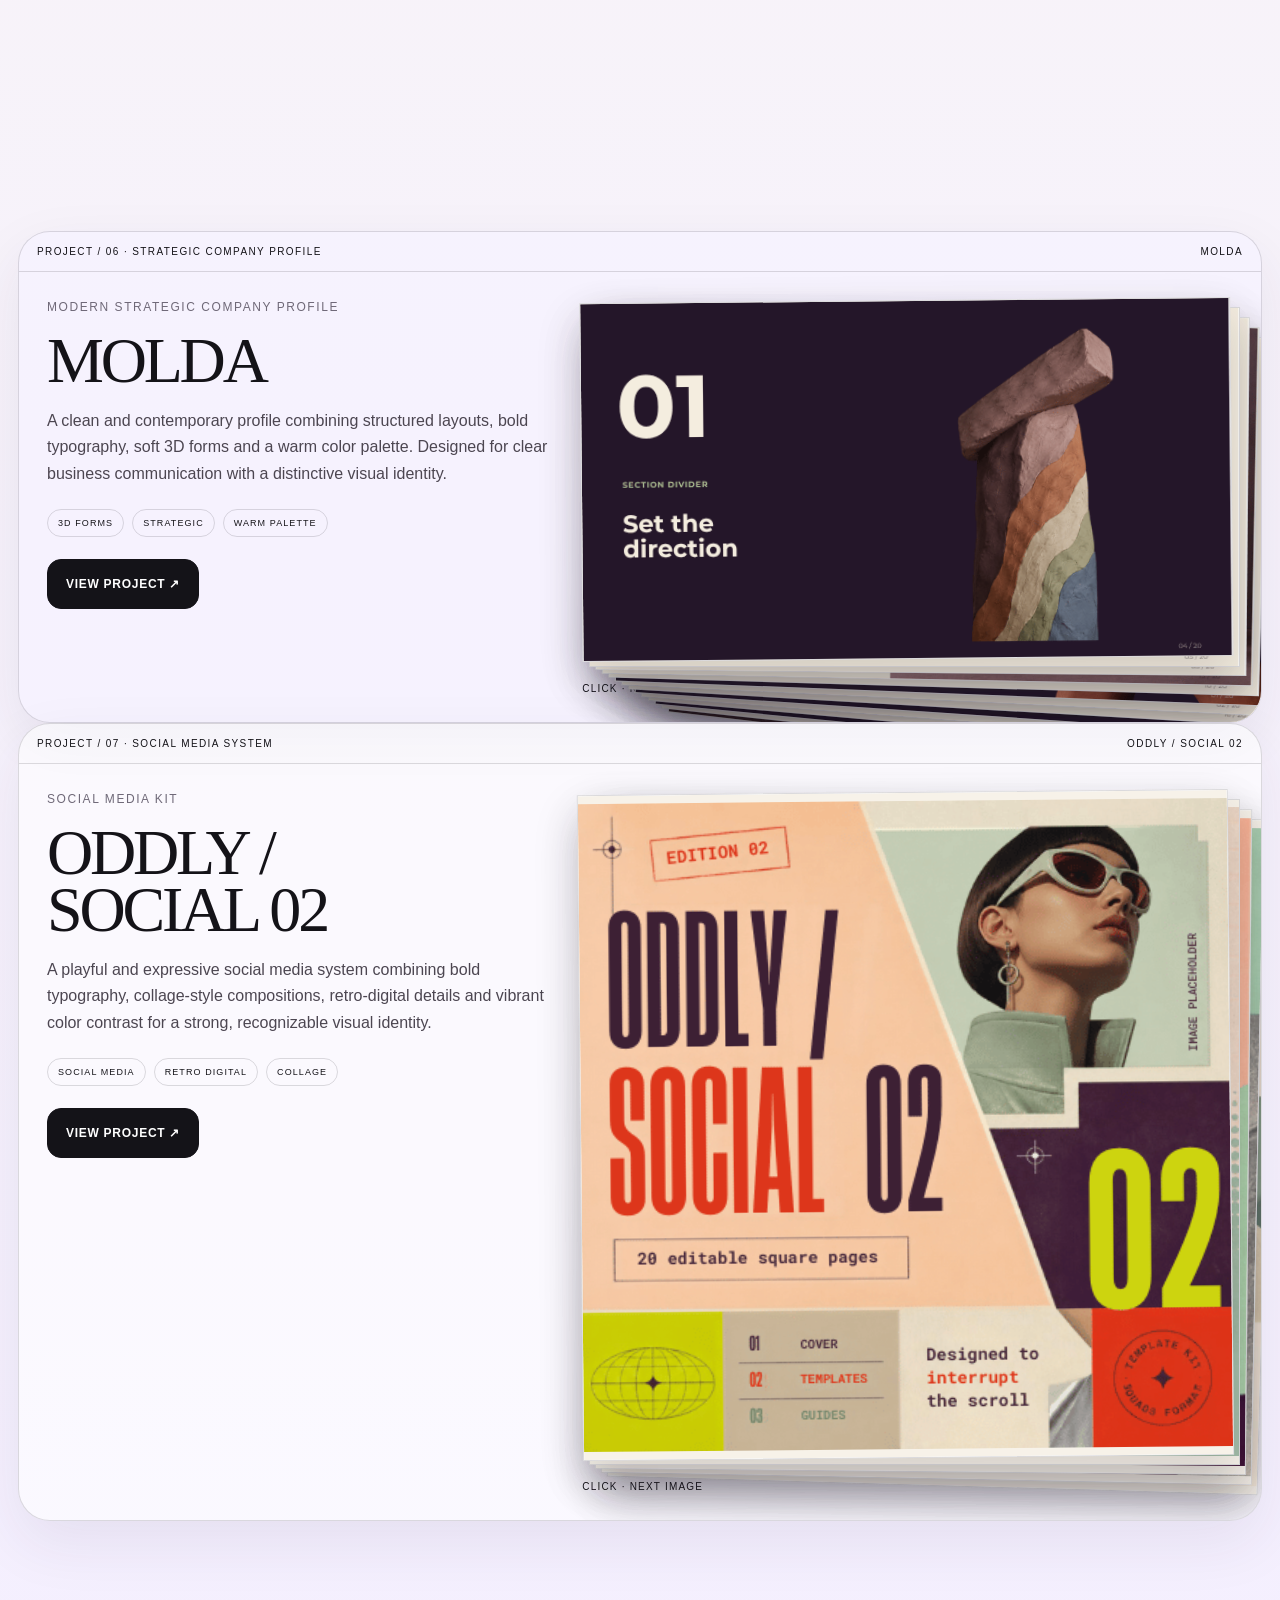
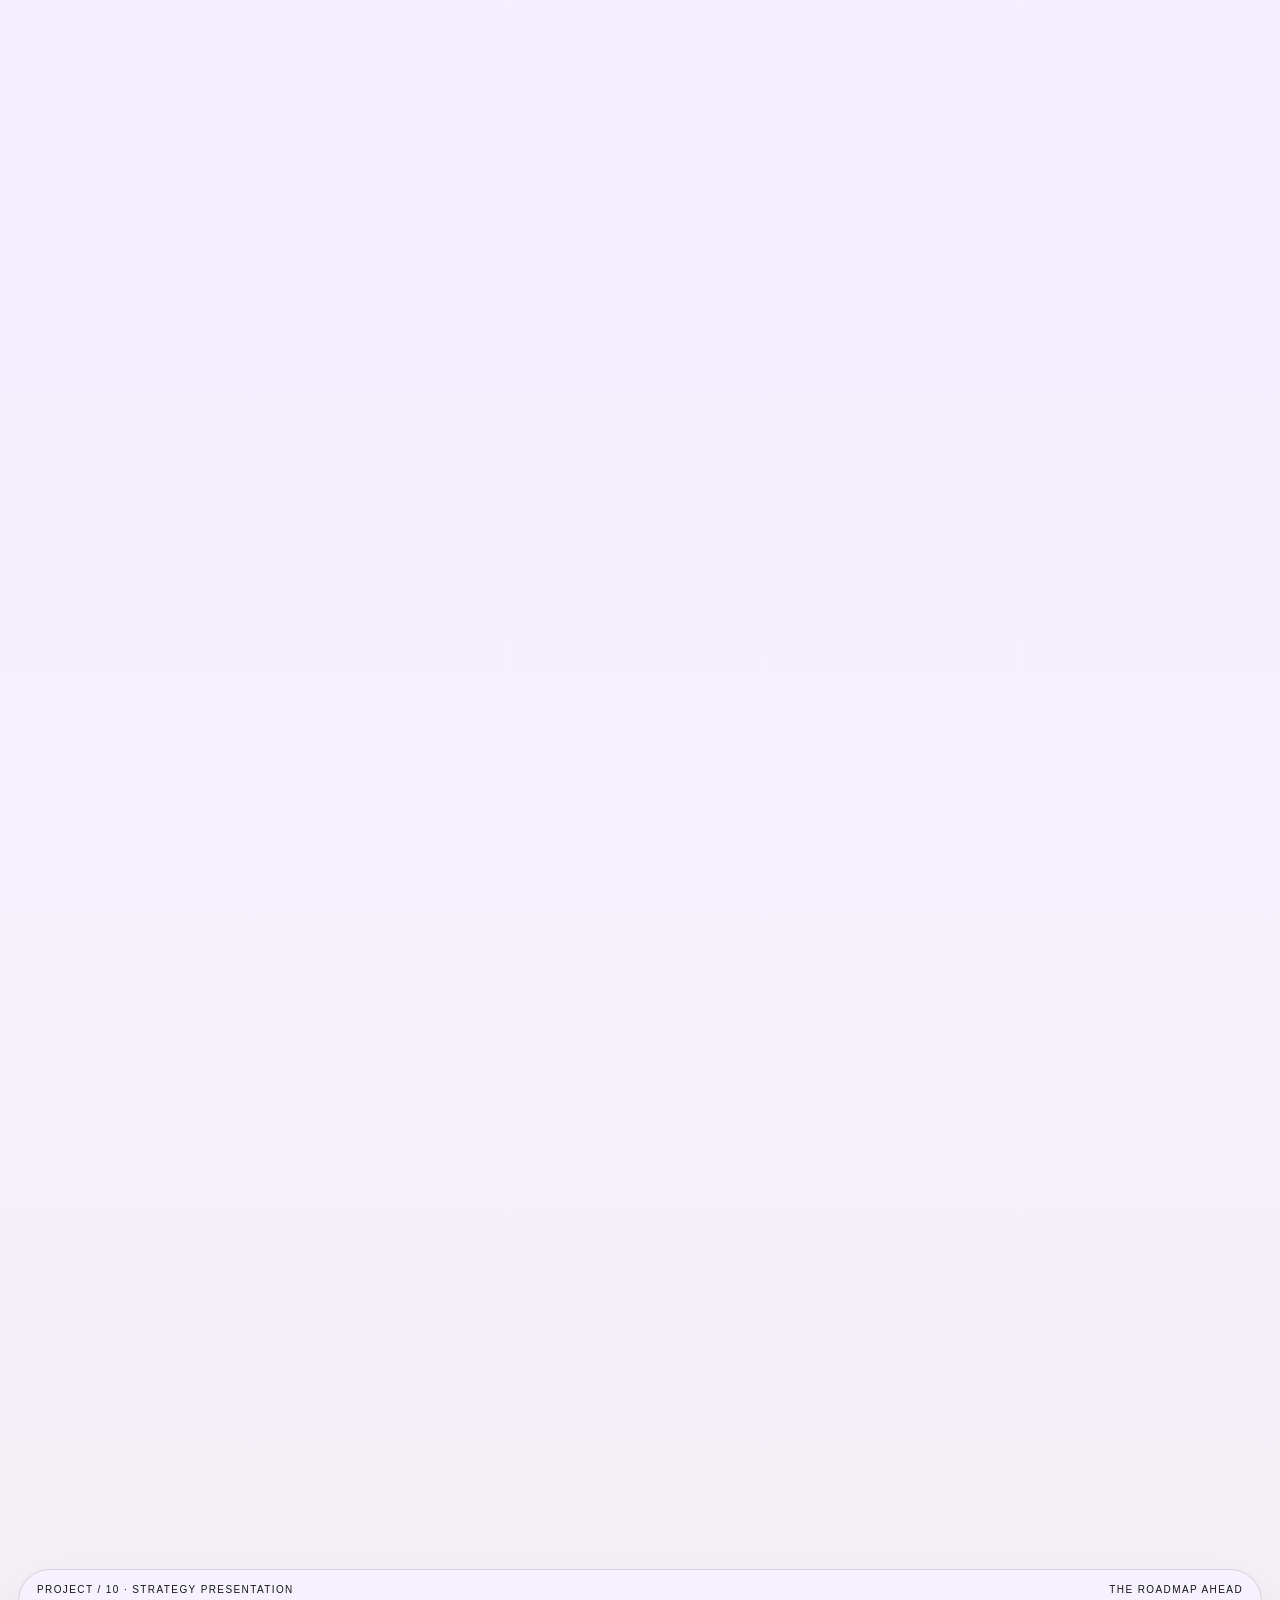
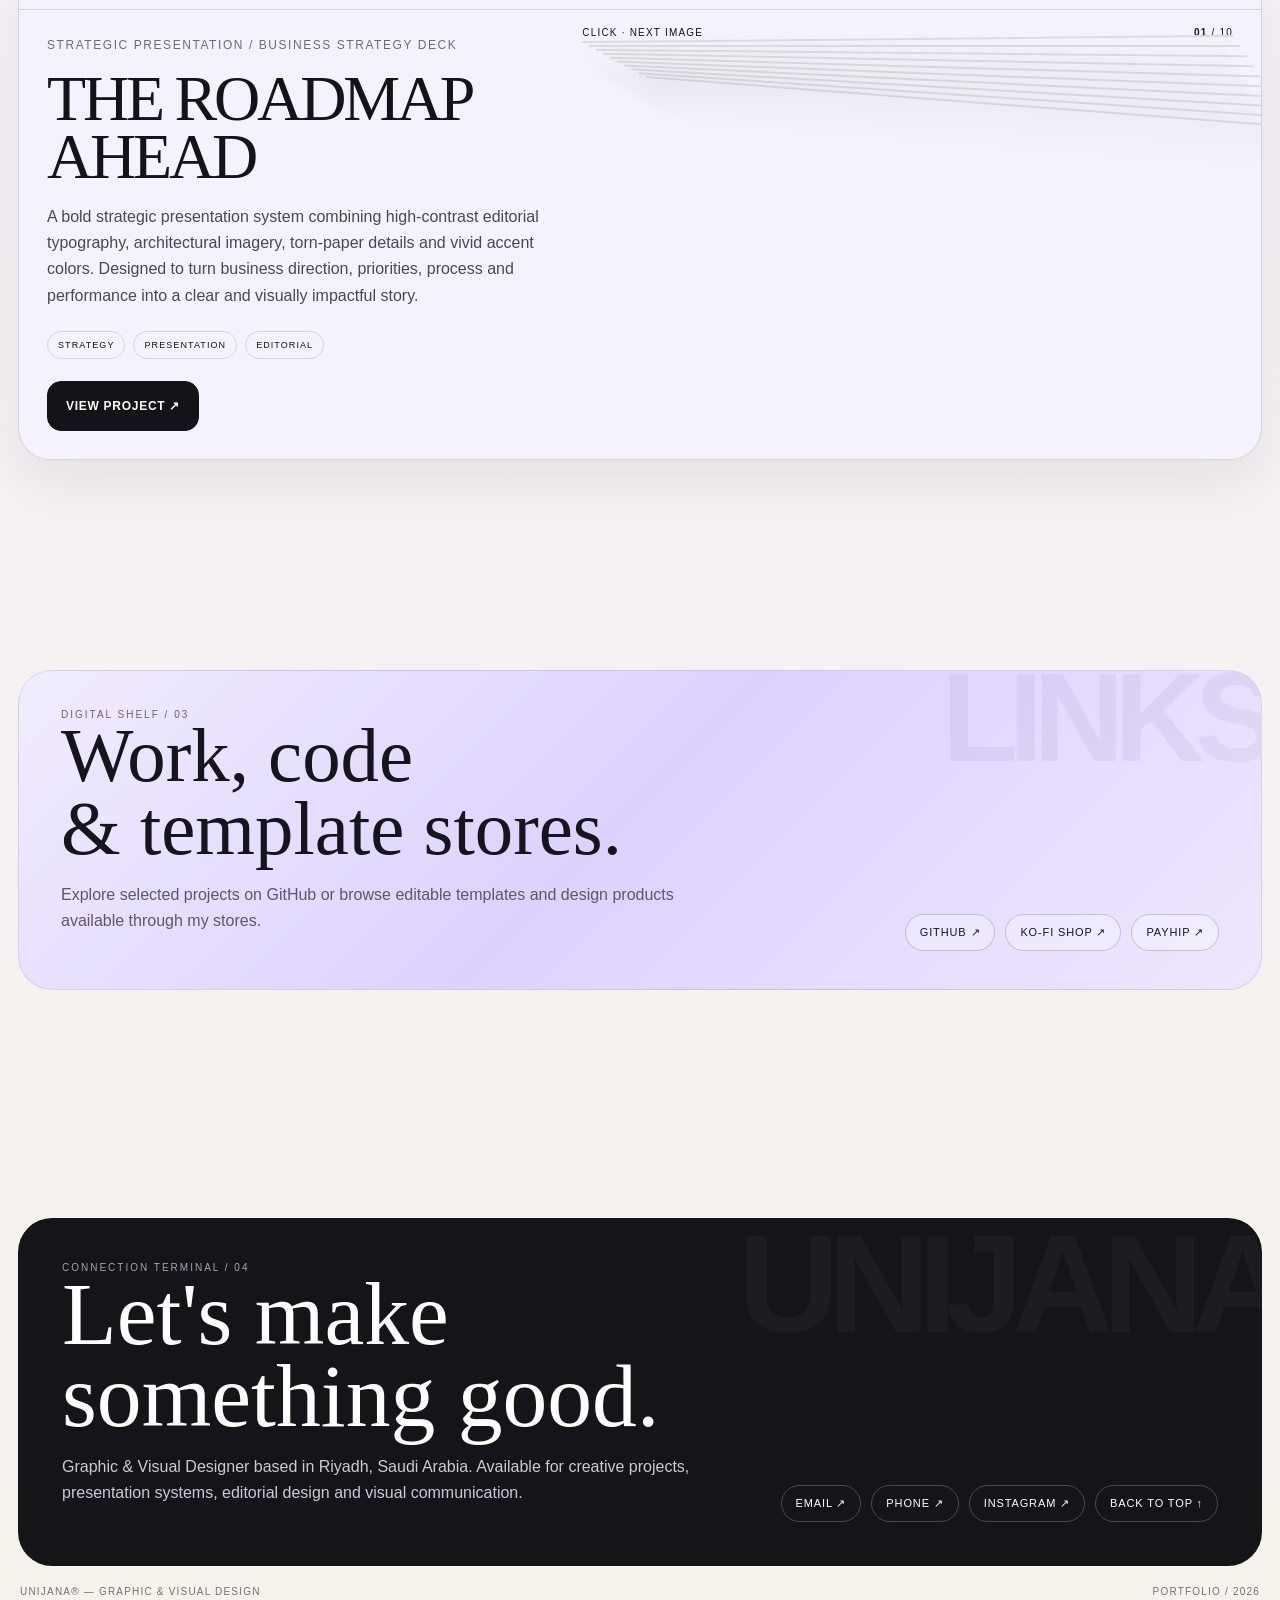
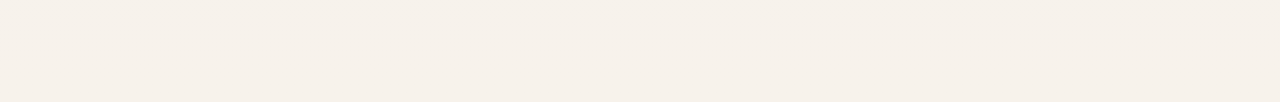
==== commit 4c491a84: "Use same image stack sizing for HAMISH and Maximalist" ====
--- a/portfolio-v2/index.html
+++ b/portfolio-v2/index.html
@@ -253,32 +253,6 @@
 .template-deck{width:min(100%,790px)!important;max-width:790px!important}
 .template-deck.is-portrait{width:min(100%,540px)!important;max-width:540px!important}
 @media(max-width:760px){.template-stack-visual,.template-deck,.template-deck.is-portrait{max-width:100%!important;width:100%!important}}
-</style>
-<style id="hamish-maximalist-size-match">
-/* Match HAMISH + Maximalist image-stack size to the other portfolio projects */
-.maximalist-visual{
-  width:100%!important;
-  max-width:790px!important;
-  margin:0 auto!important;
-  display:flex!important;
-  align-items:center!important;
-  justify-content:center!important;
-  grid-template-columns:none!important;
-  overflow:visible!important;
-}
-.maximalist-visual .max-deck,
-.maximalist-visual .hamish-deck{
-  width:min(100%,790px)!important;
-  max-width:790px!important;
-}
-@media(max-width:760px){
-  .maximalist-visual,
-  .maximalist-visual .max-deck,
-  .maximalist-visual .hamish-deck{
-    width:100%!important;
-    max-width:100%!important;
-  }
-}
 </style>
 </head>
 <body>
@@ -321,87 +295,9 @@
 
     <article class="project reveal"><div class="pmeta"><span>PROJECT / 01 · SPORTS EDITORIAL</span><span>MOTION</span></div><div class="pbody"><div><div class="psub">Sports Editorial Magazine</div><h3 class="ptitle">MOTION</h3><p class="pdesc">A bold editorial concept combining sports photography, expressive typography, structured grids and performance-driven visuals. Designed to feel energetic, modern and highly visual.</p><div class="ptags"><span class="ptag">Editorial</span><span class="ptag">Sports</span><span class="ptag">Presentation</span></div><a class="btn primary" target="_blank" rel="noopener" href="https://canva.link/motion-sports-editorial-magazine-template">VIEW PROJECT ↗</a></div><div class="visual"><img src="assets/motion/cover.webp" alt="MOTION sports editorial magazine cover" loading="eager" decoding="async"></div></div></article>
 
-    <article class="project reveal"><div class="pmeta"><span>PROJECT / 02 · ARABIC EDITORIAL</span><span>HAMISH</span></div><div class="pbody"><div><div class="psub">Arabic Creative Editorial Template</div><h3 class="ptitle">HAMISH</h3><p class="pdesc">An experimental Arabic editorial concept built around bold typography, geometric shapes, vivid color and expressive layouts. A flexible visual system with a contemporary, playful character.</p><div class="ptags"><span class="ptag">Arabic Type</span><span class="ptag">Experimental</span><span class="ptag">Geometric System</span></div><a class="btn primary" target="_blank" rel="noopener" href="https://canva.link/4plfwa56l5wggsw">VIEW PROJECT ↗</a></div><div class="visual maximalist-visual">
-  <div class="max-deck hamish-deck" role="button" tabindex="0" aria-label="Browse HAMISH slides. Click to show the next slide.">
-    <div class="max-stack" aria-live="polite">
-      <figure class="max-slide hamish-slide" data-slide="1" style="--i:0">
-        <img src="assets/hamish-v2/hamish-01.png" alt="HAMISH slide 1" loading="eager" decoding="async">
-      </figure>
-      <figure class="max-slide hamish-slide" data-slide="2" style="--i:1">
-        <img src="assets/hamish-v2/hamish-02.png" alt="HAMISH slide 2" loading="lazy" decoding="async">
-      </figure>
-      <figure class="max-slide hamish-slide" data-slide="3" style="--i:2">
-        <img src="assets/hamish-v2/hamish-03.png" alt="HAMISH slide 3" loading="lazy" decoding="async">
-      </figure>
-      <figure class="max-slide hamish-slide" data-slide="4" style="--i:3">
-        <img src="assets/hamish-v2/hamish-04.png" alt="HAMISH slide 4" loading="lazy" decoding="async">
-      </figure>
-      <figure class="max-slide hamish-slide" data-slide="5" style="--i:4">
-        <img src="assets/hamish-v2/hamish-05.png" alt="HAMISH slide 5" loading="lazy" decoding="async">
-      </figure>
-      <figure class="max-slide hamish-slide" data-slide="6" style="--i:5">
-        <img src="assets/hamish-v2/hamish-06.png" alt="HAMISH slide 6" loading="lazy" decoding="async">
-      </figure>
-      <figure class="max-slide hamish-slide" data-slide="7" style="--i:6">
-        <img src="assets/hamish-v2/hamish-07.png" alt="HAMISH slide 7" loading="lazy" decoding="async">
-      </figure>
-      <figure class="max-slide hamish-slide" data-slide="8" style="--i:7">
-        <img src="assets/hamish-v2/hamish-08.png" alt="HAMISH slide 8" loading="lazy" decoding="async">
-      </figure>
-      <figure class="max-slide hamish-slide" data-slide="9" style="--i:8">
-        <img src="assets/hamish-v2/hamish-09.png" alt="HAMISH slide 9" loading="lazy" decoding="async">
-      </figure>
-      <figure class="max-slide hamish-slide" data-slide="10" style="--i:9">
-        <img src="assets/hamish-v2/hamish-10.png" alt="HAMISH slide 10" loading="lazy" decoding="async">
-      </figure>
-      <figure class="max-slide hamish-slide" data-slide="11" style="--i:10">
-        <img src="assets/hamish-v2/hamish-11.png" alt="HAMISH slide 11" loading="lazy" decoding="async">
-      </figure>
-    </div>
-    <div class="max-deck-ui">
-      <span class="max-deck-hint">CLICK · NEXT SLIDE</span>
-      <span class="max-deck-count"><b>01</b> / 11</span>
-    </div>
-  </div>
-</div></div></div></div></article>
-
-    <article class="project reveal"><div class="pmeta"><span>PROJECT / 03 · EDITORIAL PITCH</span><span>MAXIMALIST</span></div><div class="pbody"><div><div class="psub">Presentation / Editorial</div><h3 class="ptitle">Maximalist<br>Editorial Pitch</h3><p class="pdesc">A bold presentation concept combining oversized typography, editorial grids, monochrome imagery and graphic geometric details, creating a strong visual rhythm while keeping content structured.</p><div class="ptags"><span class="ptag">Maximalist</span><span class="ptag">Editorial Grid</span><span class="ptag">Arabic Presentation</span></div><a class="btn primary" target="_blank" rel="noopener" href="https://canva.link/wx2u10cuk0tqiif">VIEW PROJECT ↗</a></div><div class="visual maximalist-visual">
-  <div class="max-deck" role="button" tabindex="0" aria-label="Browse Maximalist Editorial Pitch slides. Click to show the next slide.">
-    <div class="max-stack" aria-live="polite">
-      <figure class="max-slide" data-slide="1" style="--i:0">
-        <img src="assets/maximalist-full/01-cover.png" alt="Maximalist Editorial Pitch — Cover" loading="eager" decoding="async">
-      </figure>
-      <figure class="max-slide" data-slide="2" style="--i:1">
-        <img src="assets/maximalist-full/02-contents.png" alt="Maximalist Editorial Pitch — Contents" loading="lazy" decoding="async">
-      </figure>
-      <figure class="max-slide" data-slide="3" style="--i:2">
-        <img src="assets/maximalist-full/03-intro.png" alt="Maximalist Editorial Pitch — Introduction" loading="lazy" decoding="async">
-      </figure>
-      <figure class="max-slide" data-slide="4" style="--i:3">
-        <img src="assets/maximalist-full/04-vision.png" alt="Maximalist Editorial Pitch — Vision" loading="lazy" decoding="async">
-      </figure>
-      <figure class="max-slide" data-slide="5" style="--i:4">
-        <img src="assets/maximalist-full/05-challenge.png" alt="Maximalist Editorial Pitch — Challenge" loading="lazy" decoding="async">
-      </figure>
-      <figure class="max-slide" data-slide="6" style="--i:5">
-        <img src="assets/maximalist-full/06-goal.png" alt="Maximalist Editorial Pitch — Goal" loading="lazy" decoding="async">
-      </figure>
-      <figure class="max-slide" data-slide="7" style="--i:6">
-        <img src="assets/maximalist-full/07-creative.png" alt="Maximalist Editorial Pitch — Creative concept" loading="lazy" decoding="async">
-      </figure>
-      <figure class="max-slide" data-slide="8" style="--i:7">
-        <img src="assets/maximalist-full/08-execution.png" alt="Maximalist Editorial Pitch — Execution" loading="lazy" decoding="async">
-      </figure>
-      <figure class="max-slide" data-slide="9" style="--i:8">
-        <img src="assets/maximalist-full/09-metrics.png" alt="Maximalist Editorial Pitch — Metrics" loading="lazy" decoding="async">
-      </figure>
-    </div>
-    <div class="max-deck-ui">
-      <span class="max-deck-hint">CLICK · NEXT SLIDE</span>
-      <span class="max-deck-count"><b>01</b> / 09</span>
-    </div>
-  </div>
-</div></div></article>
+    <article class="project reveal"><div class="pmeta"><span>PROJECT / 02 · ARABIC EDITORIAL</span><span>HAMISH</span></div><div class="pbody"><div><div class="psub">Arabic Creative Editorial Template</div><h3 class="ptitle">HAMISH</h3><p class="pdesc">An experimental Arabic editorial concept built around bold typography, geometric shapes, vivid color and expressive layouts. A flexible visual system with a contemporary, playful character.</p><div class="ptags"><span class="ptag">Arabic Type</span><span class="ptag">Experimental</span><span class="ptag">Geometric System</span></div><a class="btn primary" target="_blank" rel="noopener" href="https://canva.link/4plfwa56l5wggsw">VIEW PROJECT ↗</a></div><div class="visual"><img src="assets/hamish-v2/hamish-01.png" alt="Project 02 — sample 1" loading="eager" decoding="async"><img src="assets/hamish-v2/hamish-02.png" alt="Project 02 — sample 2" loading="lazy" decoding="async"><img src="assets/hamish-v2/hamish-03.png" alt="Project 02 — sample 3" loading="lazy" decoding="async"><img src="assets/hamish-v2/hamish-04.png" alt="Project 02 — sample 4" loading="lazy" decoding="async"><img src="assets/hamish-v2/hamish-05.png" alt="Project 02 — sample 5" loading="lazy" decoding="async"><img src="assets/hamish-v2/hamish-06.png" alt="Project 02 — sample 6" loading="lazy" decoding="async"><img src="assets/hamish-v2/hamish-07.png" alt="Project 02 — sample 7" loading="lazy" decoding="async"><img src="assets/hamish-v2/hamish-08.png" alt="Project 02 — sample 8" loading="lazy" decoding="async"><img src="assets/hamish-v2/hamish-09.png" alt="Project 02 — sample 9" loading="lazy" decoding="async"><img src="assets/hamish-v2/hamish-10.png" alt="Project 02 — sample 10" loading="lazy" decoding="async"><img src="assets/hamish-v2/hamish-11.png" alt="Project 02 — sample 11" loading="lazy" decoding="async"></div></div></div></div></article>
+
+    <article class="project reveal"><div class="pmeta"><span>PROJECT / 03 · EDITORIAL PITCH</span><span>MAXIMALIST</span></div><div class="pbody"><div><div class="psub">Presentation / Editorial</div><h3 class="ptitle">Maximalist<br>Editorial Pitch</h3><p class="pdesc">A bold presentation concept combining oversized typography, editorial grids, monochrome imagery and graphic geometric details, creating a strong visual rhythm while keeping content structured.</p><div class="ptags"><span class="ptag">Maximalist</span><span class="ptag">Editorial Grid</span><span class="ptag">Arabic Presentation</span></div><a class="btn primary" target="_blank" rel="noopener" href="https://canva.link/wx2u10cuk0tqiif">VIEW PROJECT ↗</a></div><div class="visual"><img src="assets/maximalist-full/01-cover.png" alt="Project 03 — sample 1" loading="eager" decoding="async"><img src="assets/maximalist-full/02-contents.png" alt="Project 03 — sample 2" loading="lazy" decoding="async"><img src="assets/maximalist-full/03-intro.png" alt="Project 03 — sample 3" loading="lazy" decoding="async"><img src="assets/maximalist-full/04-vision.png" alt="Project 03 — sample 4" loading="lazy" decoding="async"><img src="assets/maximalist-full/05-challenge.png" alt="Project 03 — sample 5" loading="lazy" decoding="async"><img src="assets/maximalist-full/06-goal.png" alt="Project 03 — sample 6" loading="lazy" decoding="async"><img src="assets/maximalist-full/07-creative.png" alt="Project 03 — sample 7" loading="lazy" decoding="async"><img src="assets/maximalist-full/08-execution.png" alt="Project 03 — sample 8" loading="lazy" decoding="async"><img src="assets/maximalist-full/09-metrics.png" alt="Project 03 — sample 9" loading="lazy" decoding="async"></div></div></article>
 
     <article class="project reveal"><div class="pmeta"><span>PROJECT / 04 · COMPANY PROFILE</span><span>FORM / 26</span></div><div class="pbody"><div><div class="psub">Editorial Corporate System</div><h3 class="ptitle">FORM / 26</h3><p class="pdesc">A modern and timeless company profile concept combining elegant typography, structured grids, architectural imagery and subtle geometric details to present brand stories with clarity and sophistication.</p><div class="ptags"><span class="ptag">Corporate</span><span class="ptag">Architecture</span><span class="ptag">Editorial</span></div><a class="btn primary" target="_blank" rel="noopener" href="https://canva.link/vw6dpj224tcx2i7">VIEW PROJECT ↗</a></div><div class="visual"><img src="assets/form26-live/01.png" alt="FORM / 26 — sample 1" loading="eager" decoding="async"><img src="assets/form26-live/02.png" alt="FORM / 26 — sample 2" loading="lazy" decoding="async"><img src="assets/form26-live/03.png" alt="FORM / 26 — sample 3" loading="lazy" decoding="async"><img src="assets/form26-live/04.png" alt="FORM / 26 — sample 4" loading="lazy" decoding="async"><img src="assets/form26-live/05.png" alt="FORM / 26 — sample 5" loading="lazy" decoding="async"><img src="assets/form26-live/06.png" alt="FORM / 26 — sample 6" loading="lazy" decoding="async"></div></div></article>
 
@@ -497,7 +393,7 @@
 
 <script id="shared-template-stacks">
 (function(){
-  const targets=new Set(['04','05','06','07','08','09','10']);
+  const targets=new Set(['02','03','04','05','06','07','08','09','10']);
   document.querySelectorAll('.project').forEach(project=>{
     const meta=project.querySelector('.pmeta span');
     if(!meta) return;
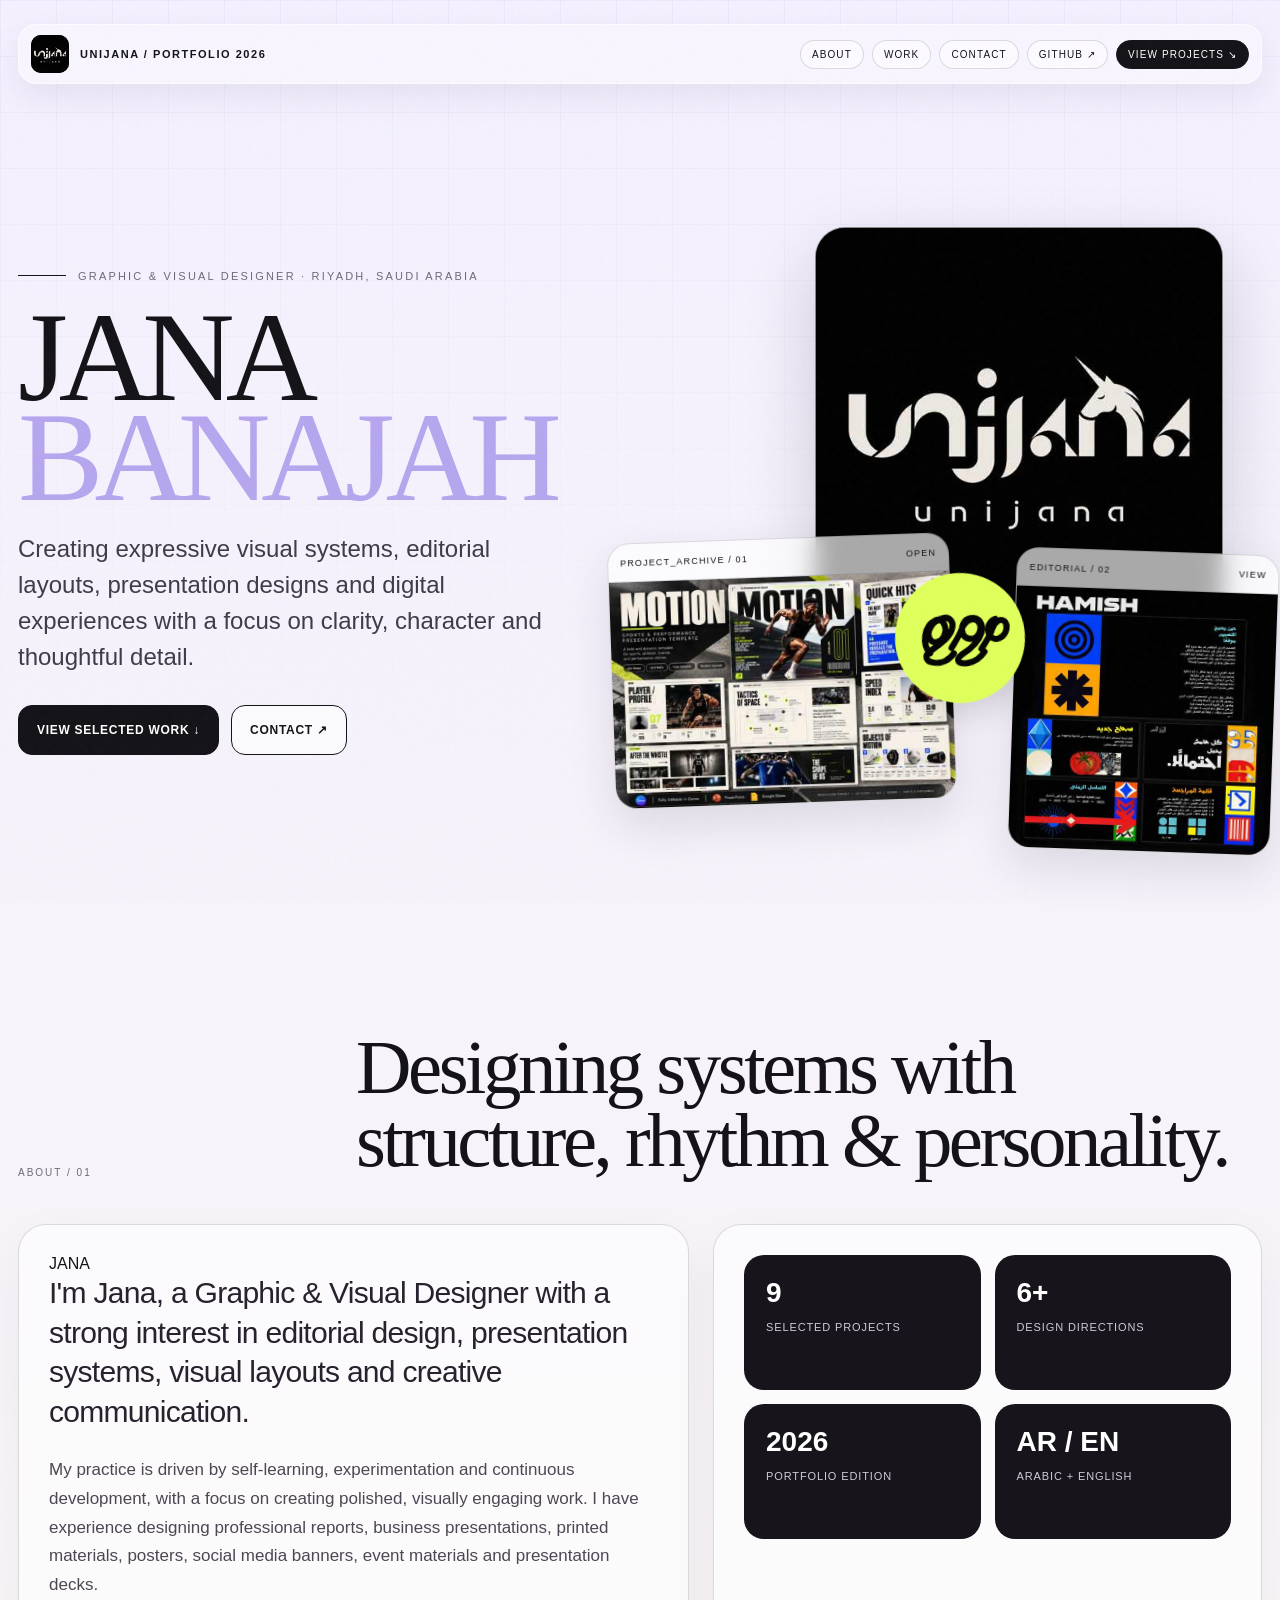
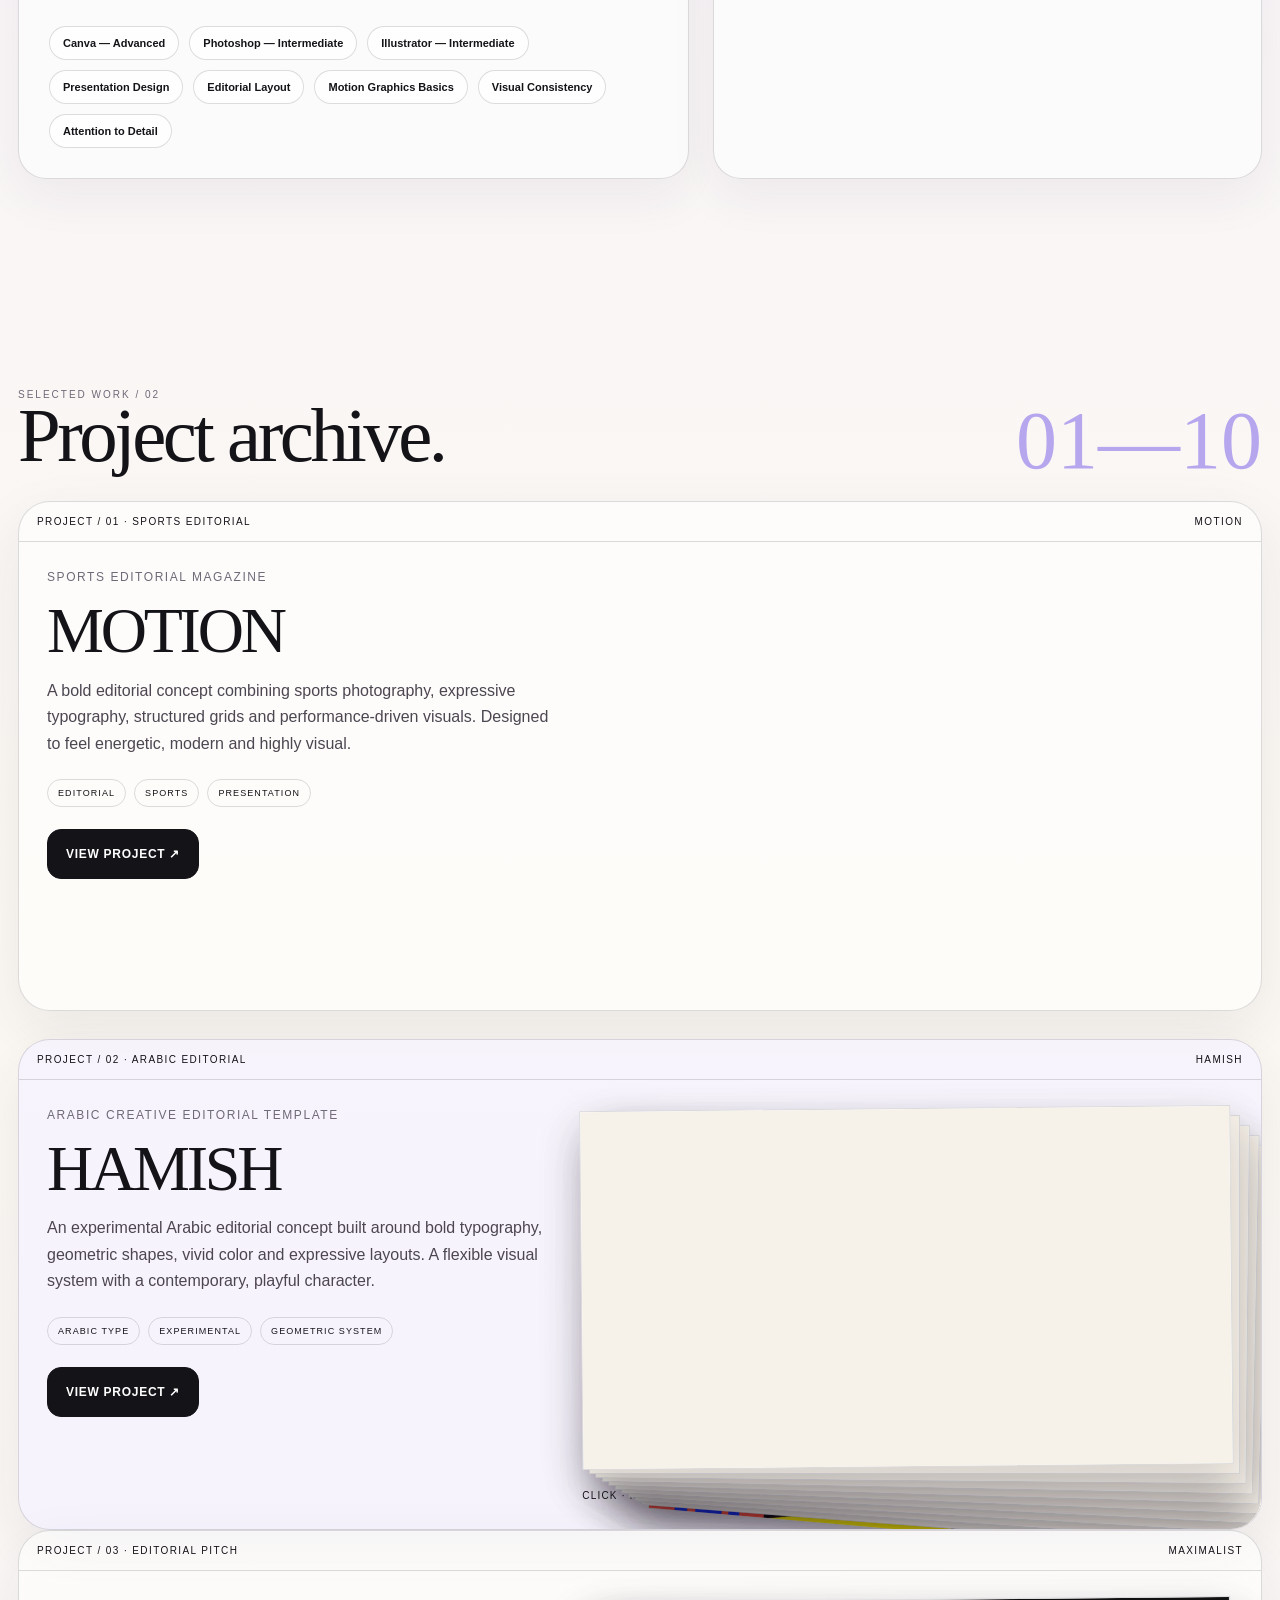
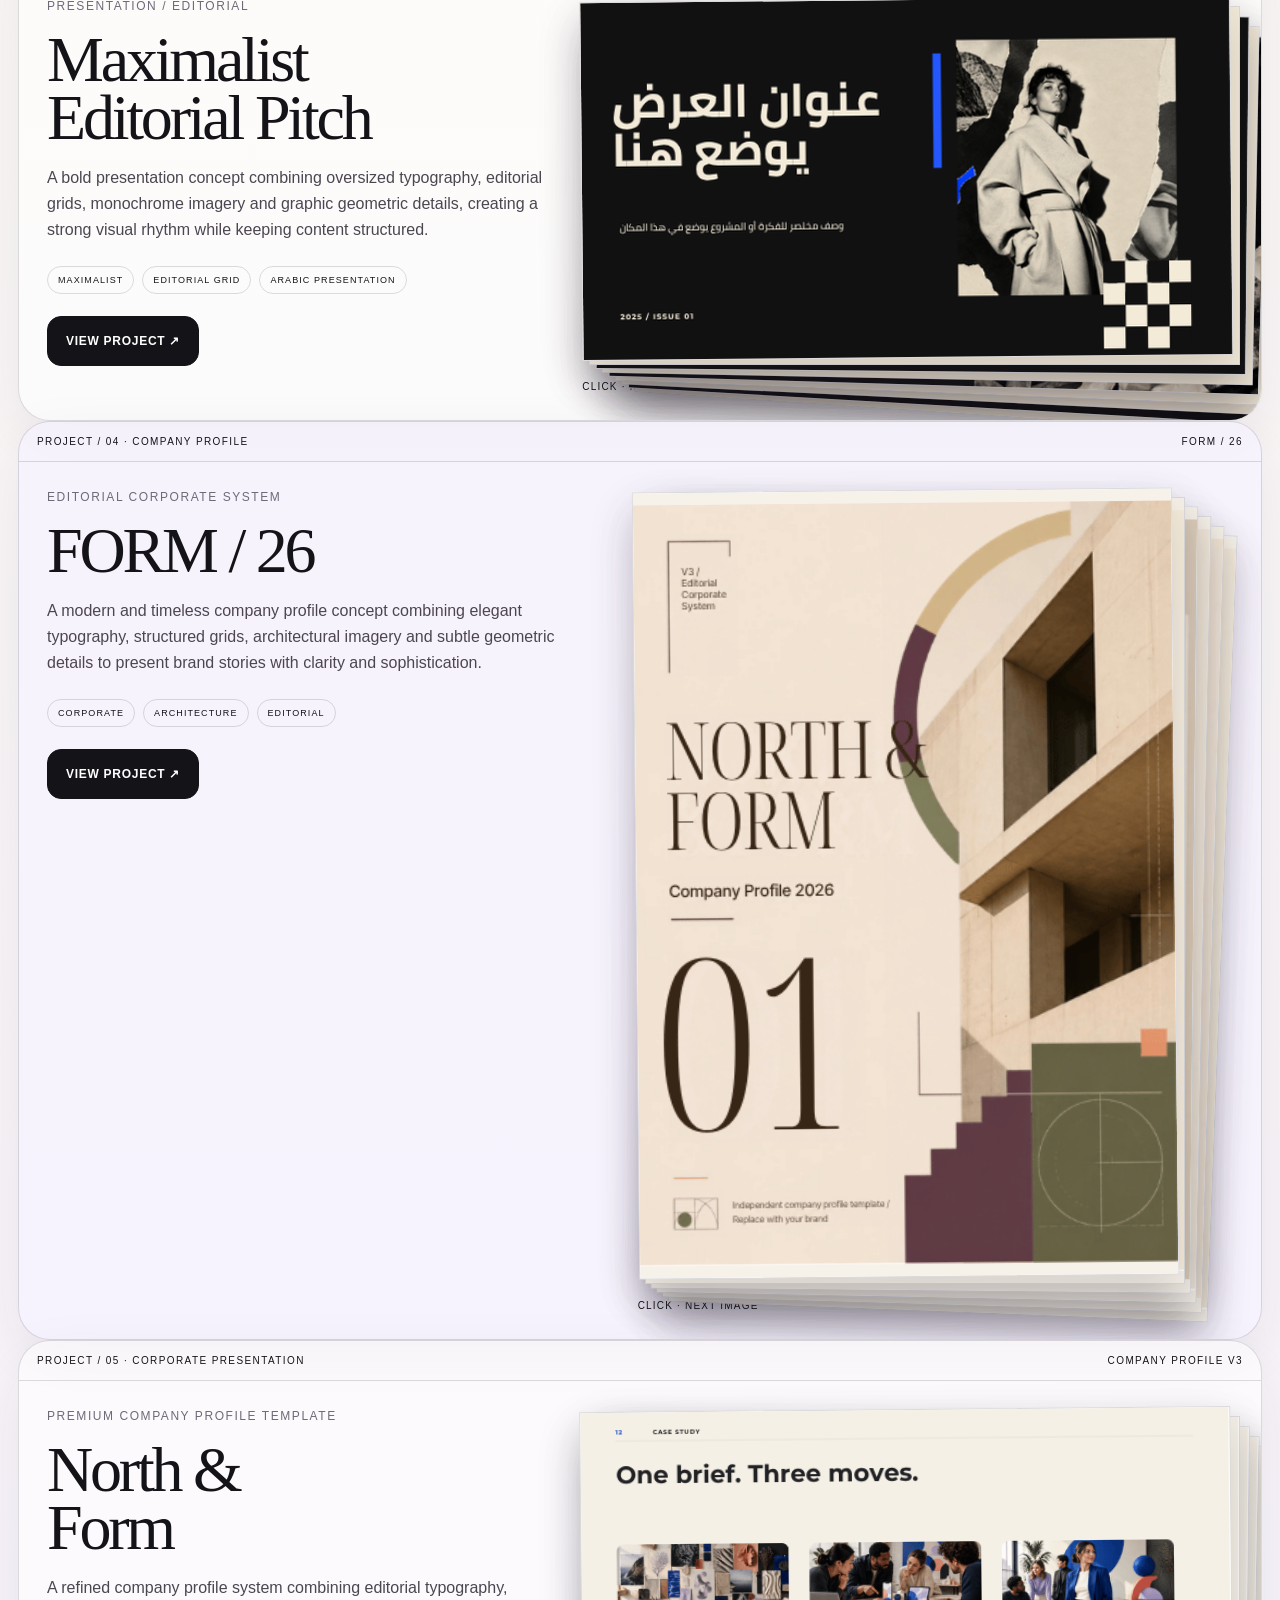
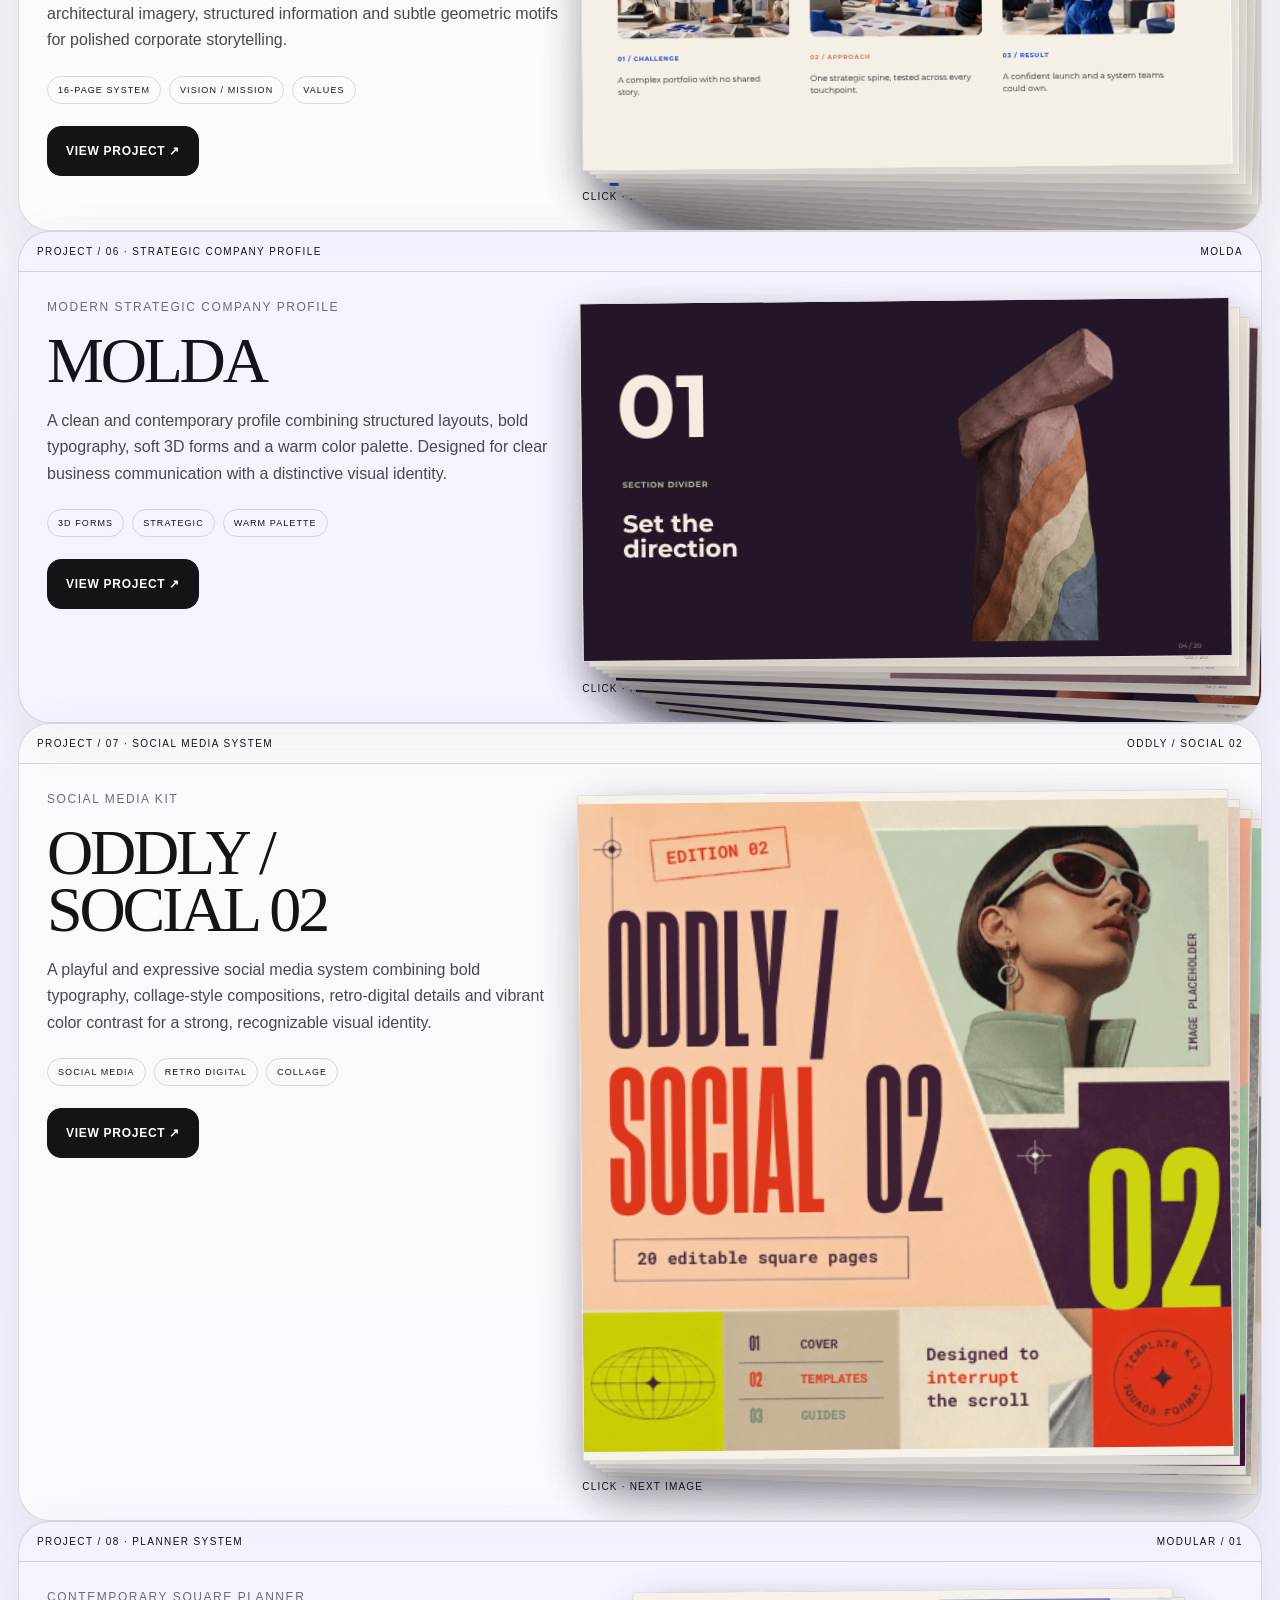
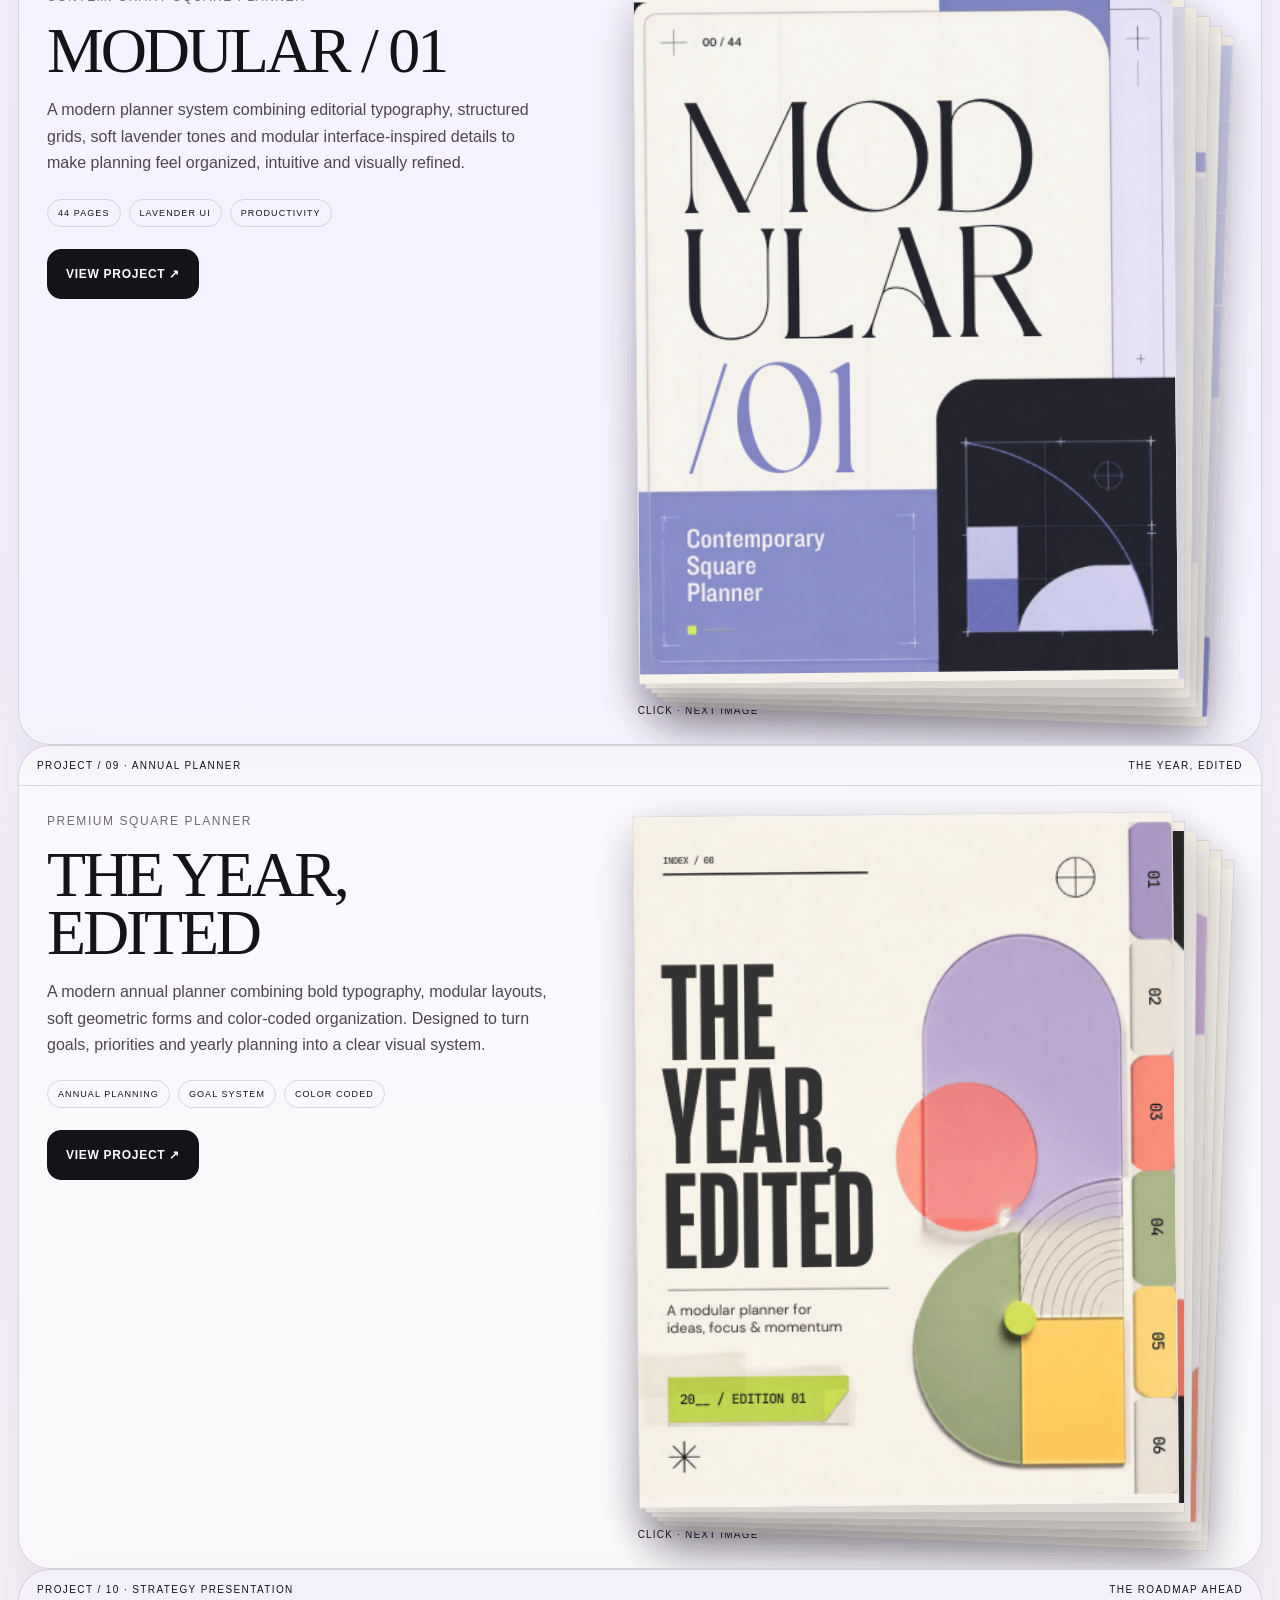
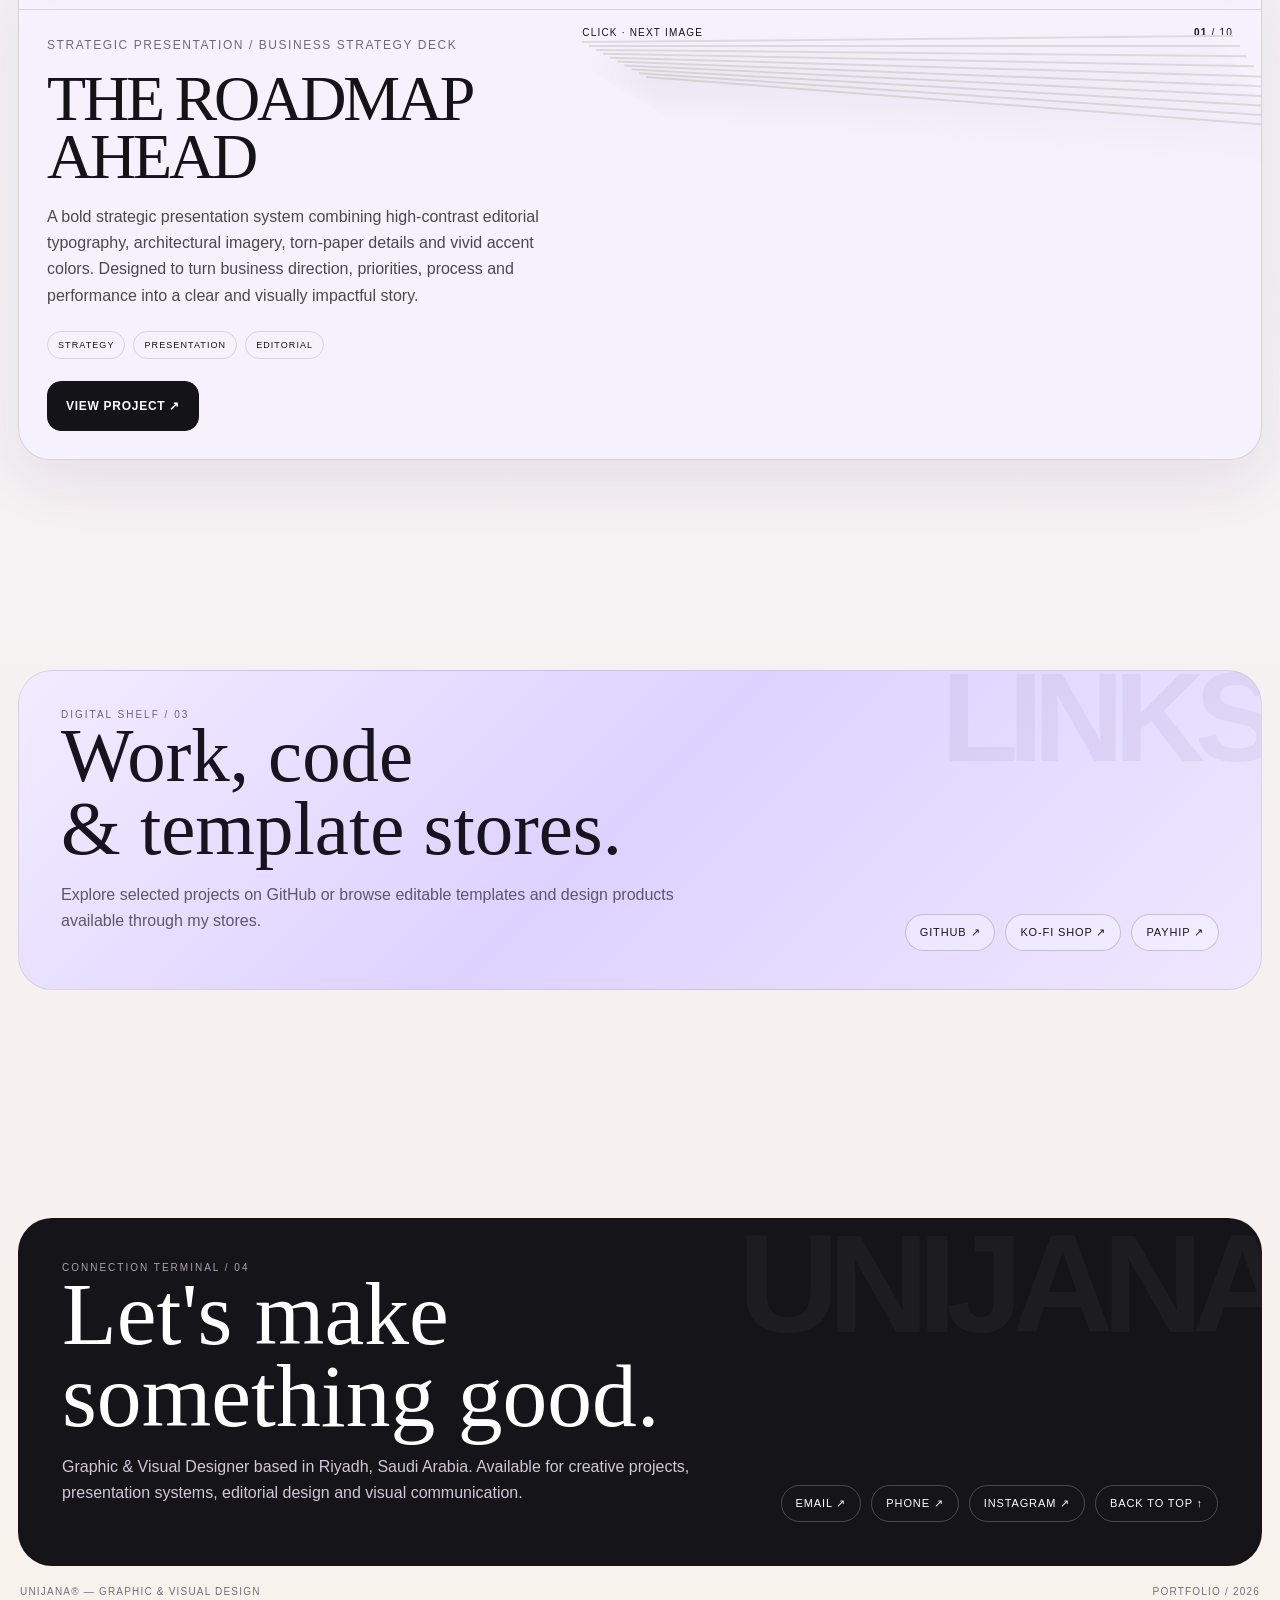
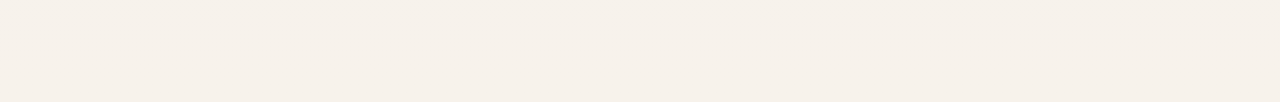
==== commit 6ad7e648: "Replace project count text in green orb with UNIJANA mark" ====
--- a/portfolio-v2/index.html
+++ b/portfolio-v2/index.html
@@ -23,7 +23,7 @@
 .brand{display:flex;align-items:center;gap:11px;font-size:11px;font-weight:800;letter-spacing:.14em}.brand img{width:38px;height:38px;object-fit:contain;border-radius:10px;background:#000}.links{display:flex;gap:8px;align-items:center;flex-wrap:wrap;justify-content:flex-end}.chip{padding:8px 11px;border:1px solid var(--line);border-radius:999px;font-size:10px;letter-spacing:.11em;text-transform:uppercase;background:rgba(255,255,255,.55)}.chip.dark{background:var(--ink);color:white;border-color:var(--ink)}
 .hero{min-height:95vh;display:grid;grid-template-columns:.9fr 1.1fr;gap:48px;align-items:center;padding:72px 0 46px}.eyebrow{font-size:11px;letter-spacing:.2em;text-transform:uppercase;color:var(--muted);display:flex;gap:12px;align-items:center}.eyebrow:before{content:"";width:48px;height:1px;background:var(--ink)}
 h1{font-family:Georgia,"Times New Roman",serif;font-weight:400;font-size:clamp(70px,10vw,165px);line-height:.78;letter-spacing:-.07em;margin:26px 0 24px}.hero .lav{color:var(--lav)}.lead{font-size:clamp(18px,2vw,24px);line-height:1.5;max-width:620px;color:#403a49}.cta{display:flex;gap:12px;flex-wrap:wrap;margin-top:30px}.btn{display:inline-flex;align-items:center;gap:10px;min-height:50px;padding:0 18px;border:1px solid var(--ink);border-radius:14px;font-size:12px;font-weight:800;letter-spacing:.06em;transition:.2s ease}.btn:hover{transform:translateY(-2px);box-shadow:0 12px 24px rgba(39,30,58,.12)}.btn.primary{background:var(--ink);color:white}.btn.soft{background:rgba(255,255,255,.58)}
-.heroart{position:relative;min-height:680px}.heroLogo{position:absolute;right:6%;top:8%;width:62%;height:auto;object-fit:contain;border-radius:30px;box-shadow:0 28px 70px rgba(28,20,47,.18);border:1px solid rgba(255,255,255,.5);background:#111}.folder{position:absolute;border:1px solid var(--line);background:rgba(255,255,255,.66);backdrop-filter:blur(12px);border-radius:22px;box-shadow:0 18px 45px rgba(44,32,61,.12);overflow:hidden}.folder .bar{height:38px;border-bottom:1px solid var(--line);display:flex;align-items:center;justify-content:space-between;padding:0 12px;font-size:9px;letter-spacing:.13em;text-transform:uppercase}.f1{left:1%;bottom:7%;width:52%;transform:rotate(-2deg)}.f2{right:-2%;bottom:0;width:40%;transform:rotate(2deg)}.folder img{display:block;width:100%;height:auto;object-fit:contain;background:#f8f5ef}.orb{position:absolute;width:130px;height:130px;border-radius:50%;background:var(--acid);right:36%;bottom:22%;display:grid;place-items:center;font-weight:900;font-size:12px;letter-spacing:.09em;transform:rotate(-8deg);box-shadow:0 12px 30px rgba(0,0,0,.1)}
+.heroart{position:relative;min-height:680px}.heroLogo{position:absolute;right:6%;top:8%;width:62%;height:auto;object-fit:contain;border-radius:30px;box-shadow:0 28px 70px rgba(28,20,47,.18);border:1px solid rgba(255,255,255,.5);background:#111}.folder{position:absolute;border:1px solid var(--line);background:rgba(255,255,255,.66);backdrop-filter:blur(12px);border-radius:22px;box-shadow:0 18px 45px rgba(44,32,61,.12);overflow:hidden}.folder .bar{height:38px;border-bottom:1px solid var(--line);display:flex;align-items:center;justify-content:space-between;padding:0 12px;font-size:9px;letter-spacing:.13em;text-transform:uppercase}.f1{left:1%;bottom:7%;width:52%;transform:rotate(-2deg)}.f2{right:-2%;bottom:0;width:40%;transform:rotate(2deg)}.folder img{display:block;width:100%;height:auto;object-fit:contain;background:#f8f5ef}.orb{position:absolute;width:130px;height:130px;border-radius:50%;background:var(--acid);right:36%;bottom:22%;display:grid;place-items:center;transform:rotate(-8deg);box-shadow:0 12px 30px rgba(0,0,0,.1)}.orbmark{width:92px;height:70px;transform:rotate(8deg);overflow:visible}.orbmark path{fill:none;stroke:#050505;stroke-width:8;stroke-linecap:round;stroke-linejoin:round}
 .section{padding:105px 0}.sectionhead{display:grid;grid-template-columns:.5fr 1.5fr;gap:36px;align-items:end;margin-bottom:46px}.kicker{font-size:10px;letter-spacing:.2em;text-transform:uppercase;color:var(--muted)}.title{font-family:Georgia,"Times New Roman",serif;font-weight:400;font-size:clamp(44px,6vw,88px);line-height:.95;letter-spacing:-.045em;margin:0}.bodycopy{font-size:17px;line-height:1.7;color:#4d4753;max-width:780px;margin:0}
 .aboutgrid{display:grid;grid-template-columns:1.1fr .9fr;gap:24px}.panel{border:1px solid var(--line);border-radius:28px;background:rgba(255,255,255,.55);padding:30px;box-shadow:0 18px 50px rgba(55,41,73,.06)}.bigcopy{font-family:Georgia,serif;font-size:clamp(30px,4vw,58px);line-height:1.12;margin:0}.skills{display:flex;flex-wrap:wrap;gap:10px;margin-top:26px}.skill{padding:10px 13px;border:1px solid var(--line);border-radius:999px;background:rgba(255,255,255,.65);font-size:11px;font-weight:700}.facts{display:grid;grid-template-columns:repeat(2,1fr);gap:14px}.fact{background:#17151b;color:white;border-radius:20px;padding:22px;min-height:135px}.fact b{display:block;font-size:28px;margin-bottom:8px}.fact span{font-size:11px;letter-spacing:.08em;color:#d0c9da;text-transform:uppercase}
 .workhead{display:flex;justify-content:space-between;gap:20px;align-items:flex-end;margin-bottom:28px}.count{font-family:Georgia,serif;font-size:82px;color:var(--lav);line-height:.8}.workgrid{display:grid;gap:28px}.project{position:relative;border:1px solid var(--line);border-radius:32px;background:rgba(255,255,255,.57);overflow:hidden;box-shadow:0 22px 60px rgba(52,39,72,.08)}.project:nth-child(even){background:rgba(247,243,255,.78)}.pmeta{display:flex;justify-content:space-between;gap:14px;align-items:center;padding:14px 18px;border-bottom:1px solid var(--line);font-size:10px;letter-spacing:.14em;text-transform:uppercase}.pbody{display:grid;grid-template-columns:.42fr .58fr;gap:24px;padding:28px}.ptitle{font-family:Georgia,serif;font-size:clamp(42px,5vw,82px);font-weight:400;line-height:.9;letter-spacing:-.05em;margin:0 0 18px}.psub{font-size:12px;letter-spacing:.13em;text-transform:uppercase;color:var(--muted);margin-bottom:18px}.pdesc{font-size:16px;line-height:1.65;color:#4c4651;max-width:560px}.ptags{display:flex;flex-wrap:wrap;gap:8px;margin:22px 0}.ptag{font-size:9px;letter-spacing:.12em;border:1px solid var(--line);border-radius:999px;padding:8px 10px;text-transform:uppercase}.visual{position:relative;min-height:620px}.frame{position:absolute;border:1px solid rgba(30,24,40,.16);background:#f8f5ef;border-radius:18px;padding:8px;box-shadow:0 20px 45px rgba(40,31,55,.13);overflow:hidden}.frame img{display:block;width:100%;height:100%;object-fit:contain;object-position:center;border-radius:11px;background:#f8f5ef;image-rendering:auto}.heroimg{inset:2% 4% 6% 4%;transform:none}.small1{right:-1%;bottom:0;width:39%;height:36%;transform:rotate(1deg)}.small2{left:-1%;bottom:-1%;width:35%;height:34%;transform:rotate(-1deg)}.project:nth-child(even) .heroimg{inset:2% 4% 6% 4%;transform:none}.project:nth-child(even) .small1{right:auto;left:-1%;transform:rotate(-1deg)}.project:nth-child(even) .small2{left:auto;right:-1%;transform:rotate(1deg)}
@@ -273,7 +273,11 @@
     <img class="heroLogo" src="[data-uri]" alt="UNIJANA identity mark">
     <div class="folder f1"><div class="bar"><span>PROJECT_ARCHIVE / 01</span><span>OPEN</span></div><img src="[data-uri]" alt="MOTION project preview"></div>
     <div class="folder f2"><div class="bar"><span>EDITORIAL / 02</span><span>VIEW</span></div><img src="[data-uri]" alt="HAMISH project preview"></div>
-    <div class="orb">9 PROJECTS</div>
+    <div class="orb"><svg class="orbmark" viewBox="0 0 120 90" aria-label="UNIJANA mark" role="img">
+  <path d="M21 65 C10 54 13 28 28 22 C39 18 44 33 39 43 C35 51 24 54 20 45 C16 36 24 24 35 20 C47 15 53 25 49 35 C45 46 31 55 20 63 C14 68 15 76 25 77 C37 79 47 73 52 65" />
+  <path d="M49 58 C55 48 59 42 62 34 C66 23 75 18 82 22 C89 26 88 37 82 43 C77 48 67 47 64 40 C60 32 65 20 74 19 C85 17 91 28 88 38 C84 51 73 60 62 67 C55 72 56 78 66 78 C77 78 86 72 92 63" />
+  <path d="M88 59 C95 48 100 41 102 33 C105 23 113 19 118 23 C123 28 121 38 115 43 C109 48 101 47 98 40 C94 32 99 22 106 20" />
+</svg></div>
   </div>
 </section>
 
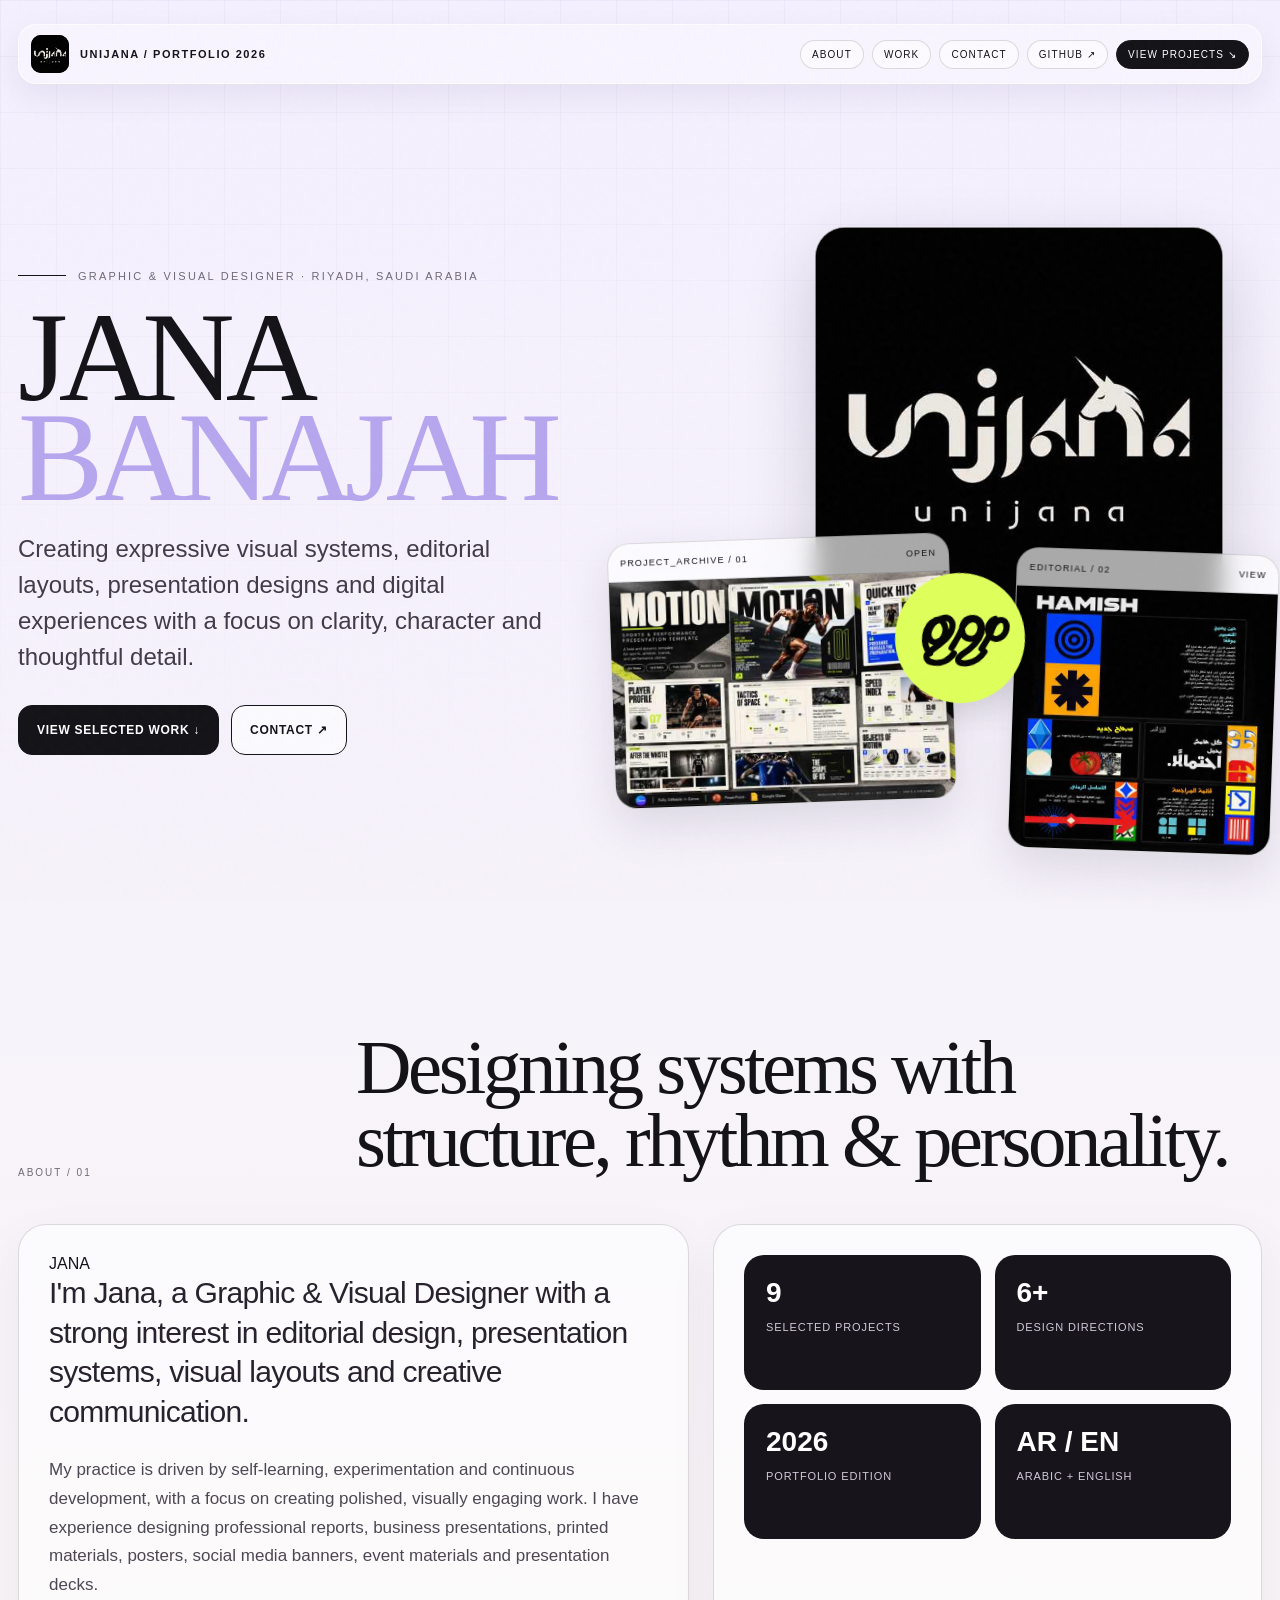
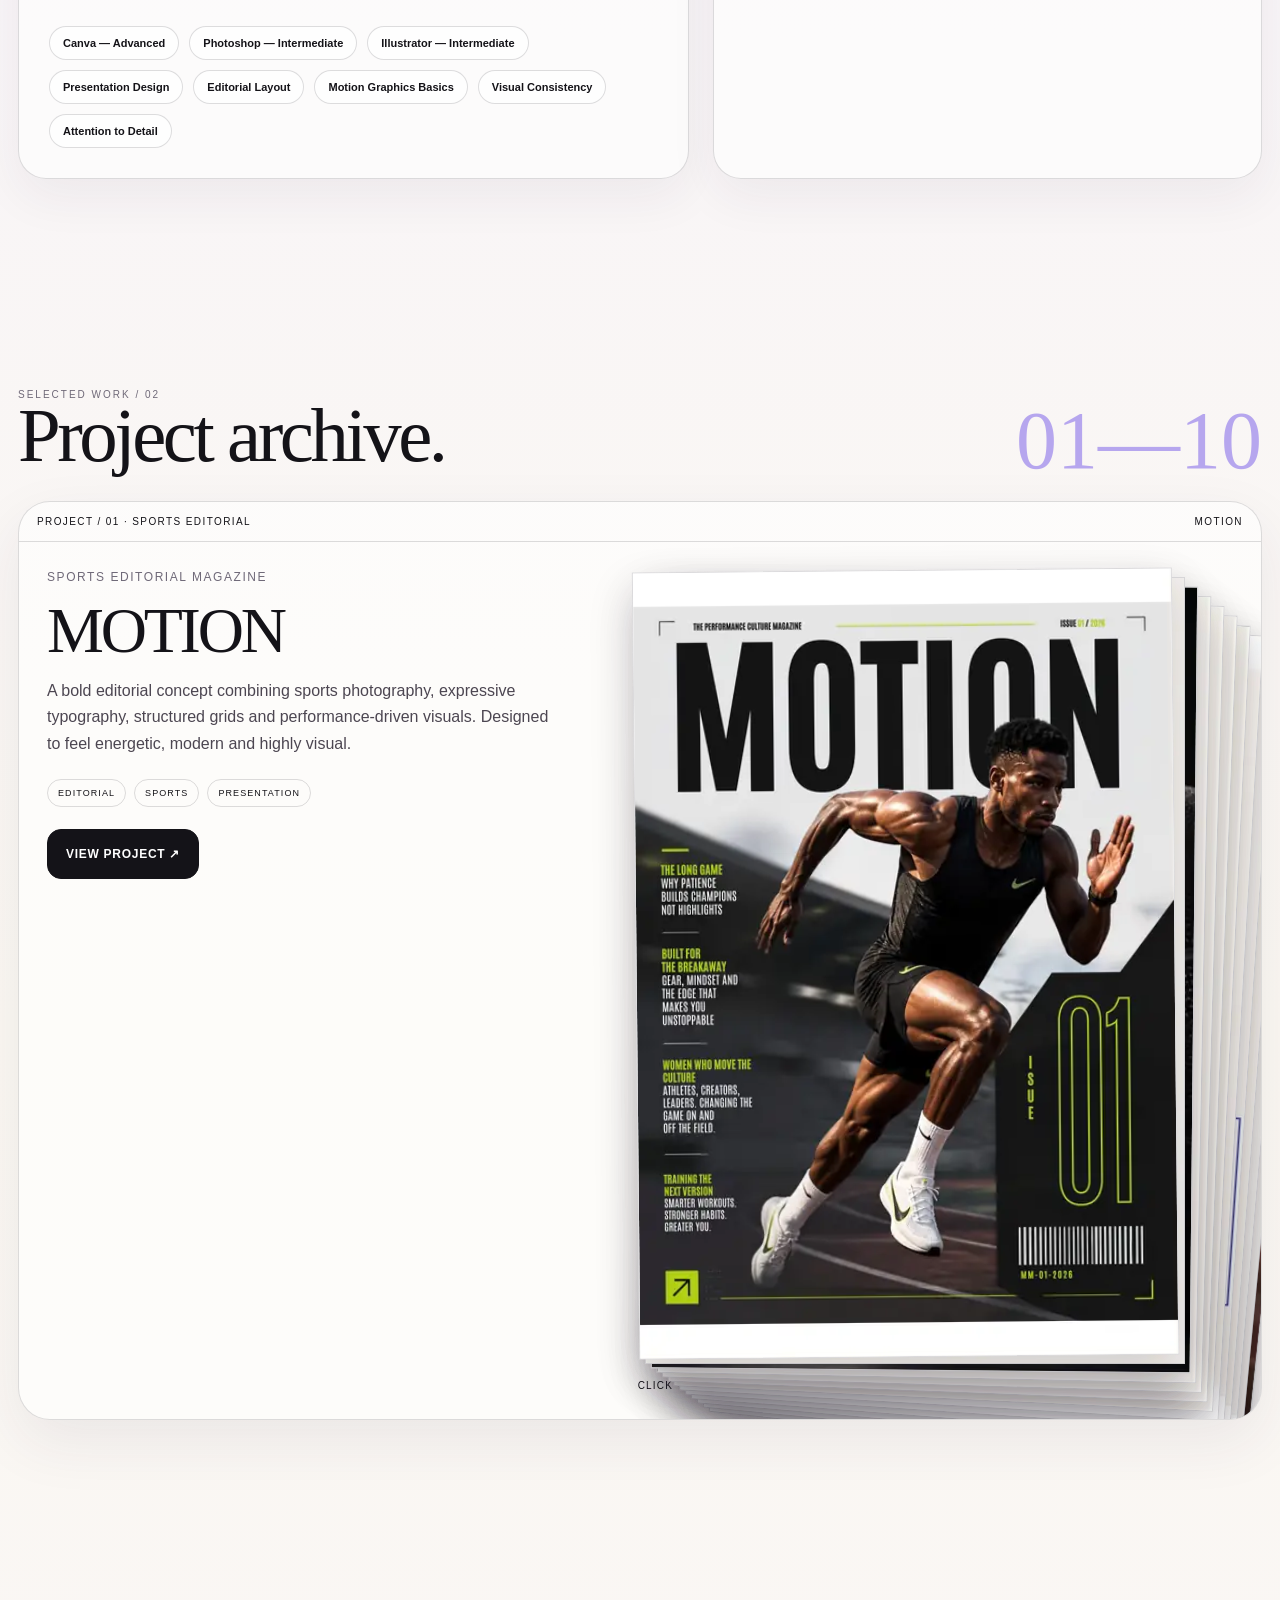
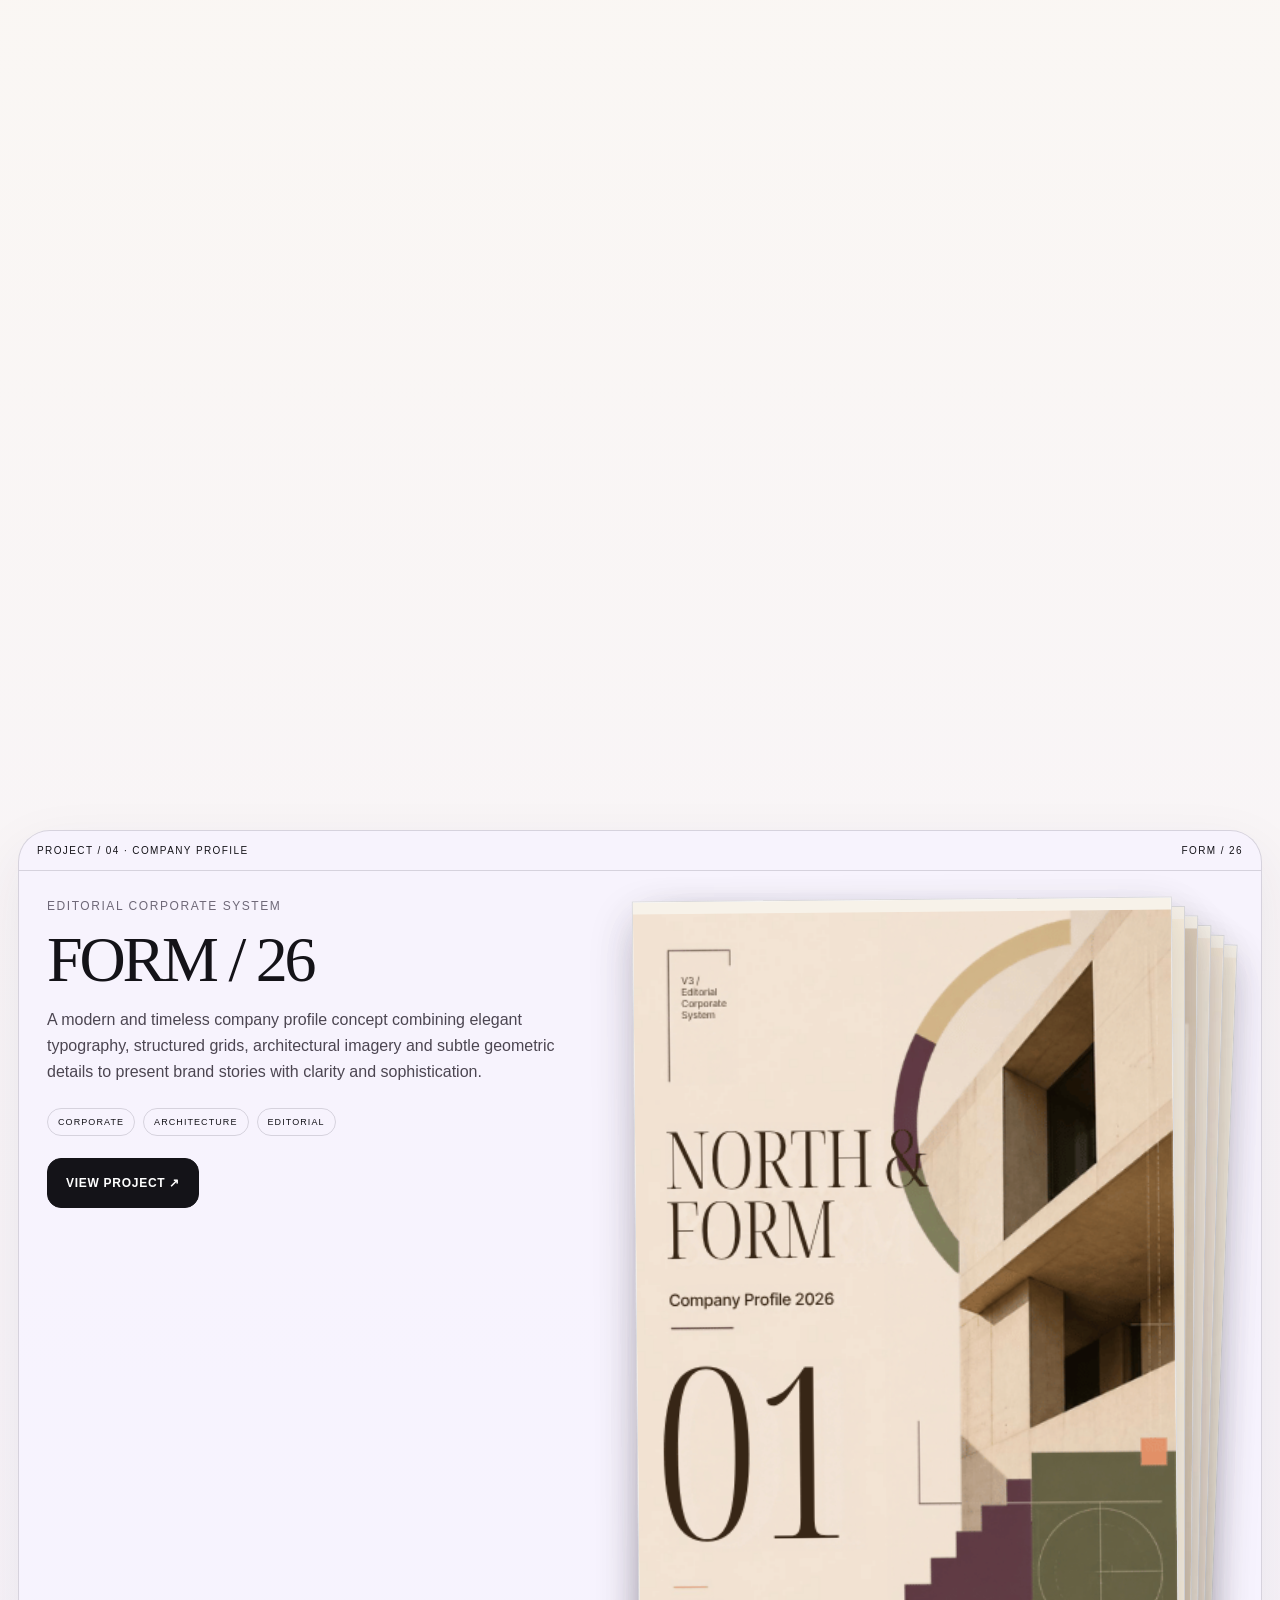
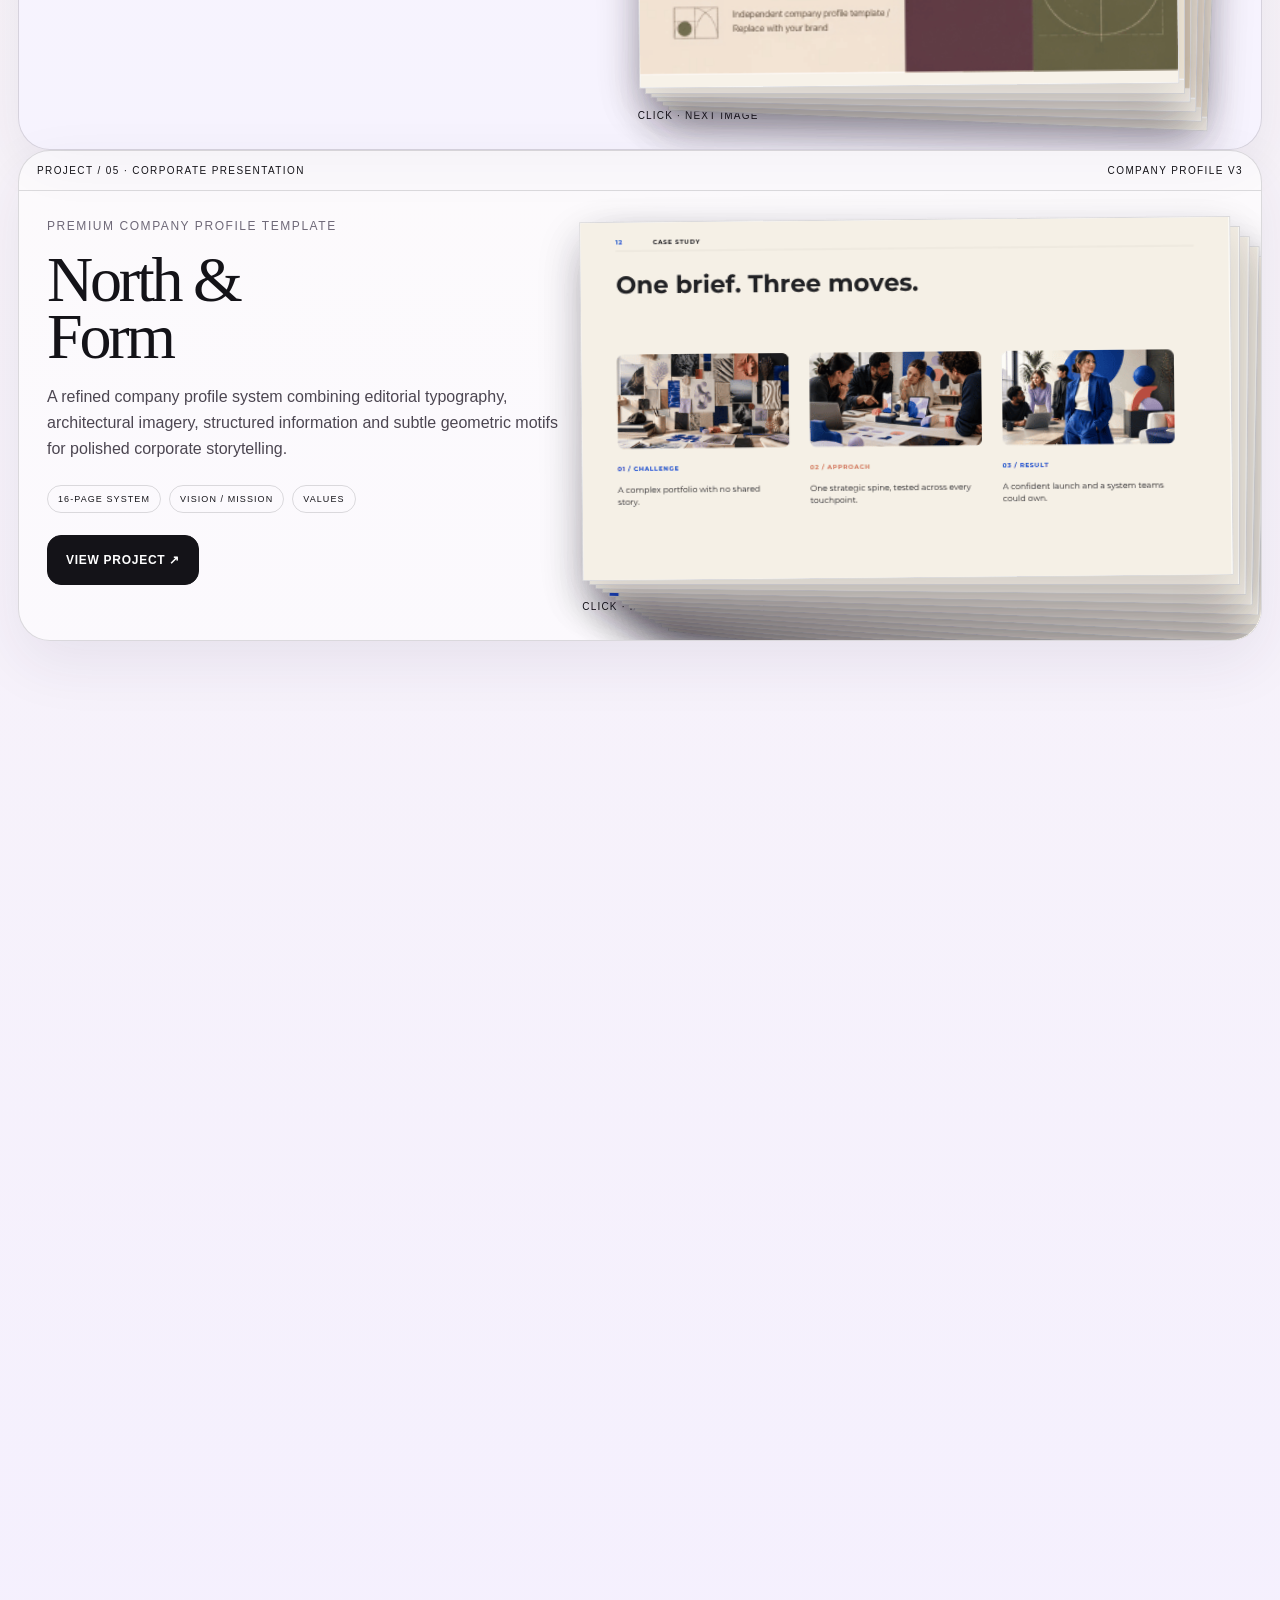
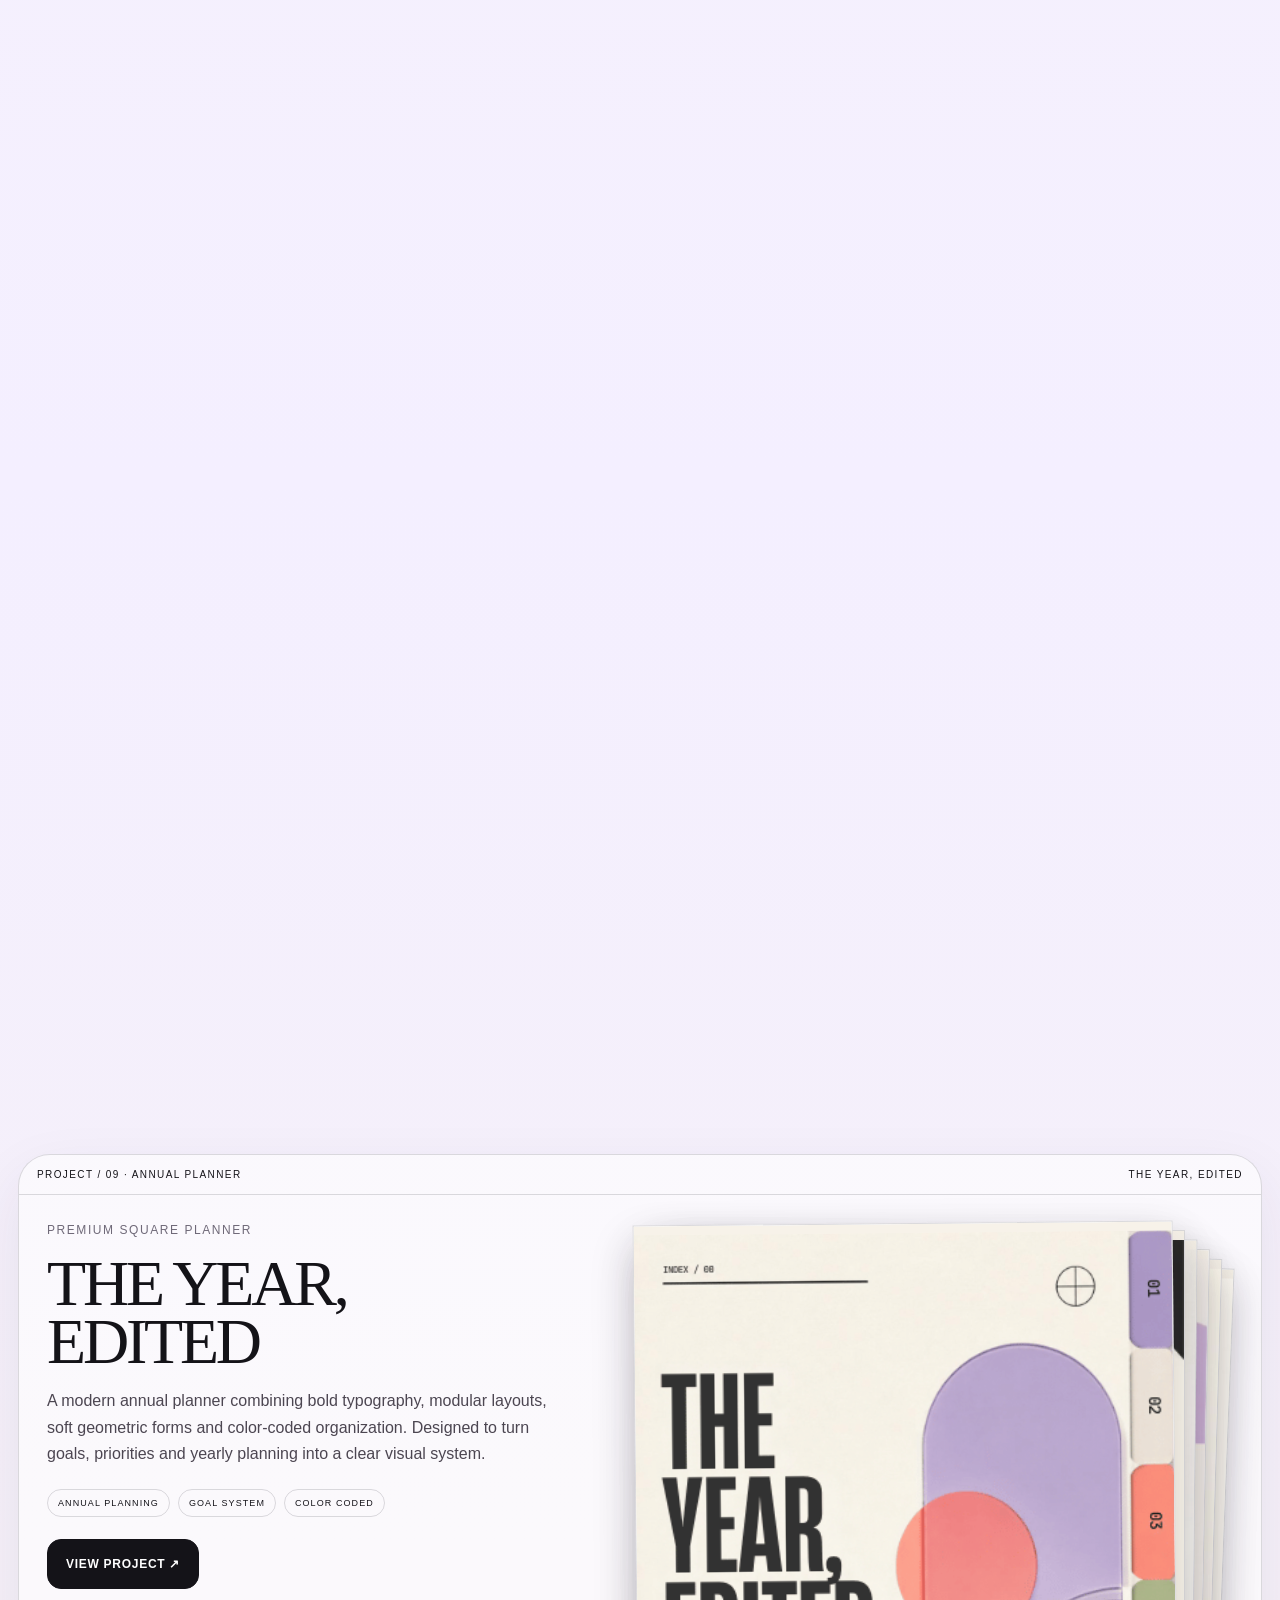
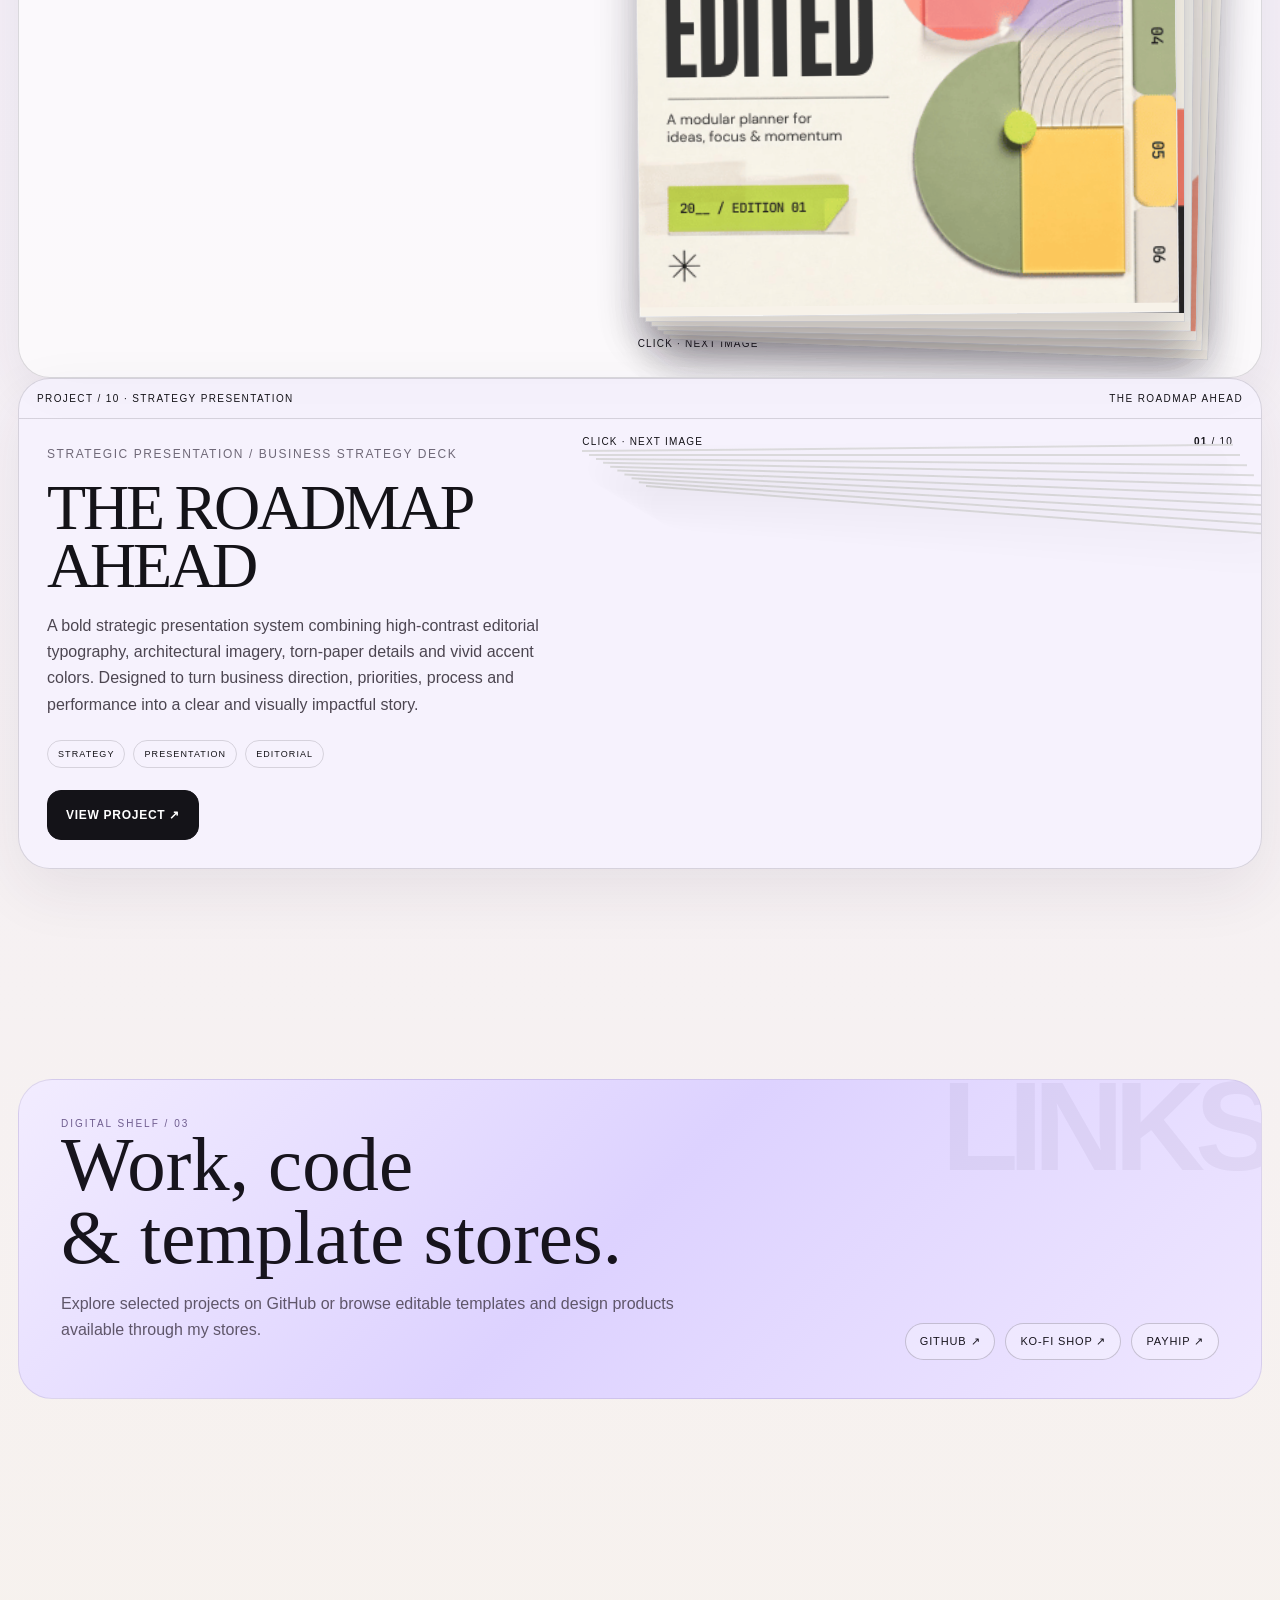
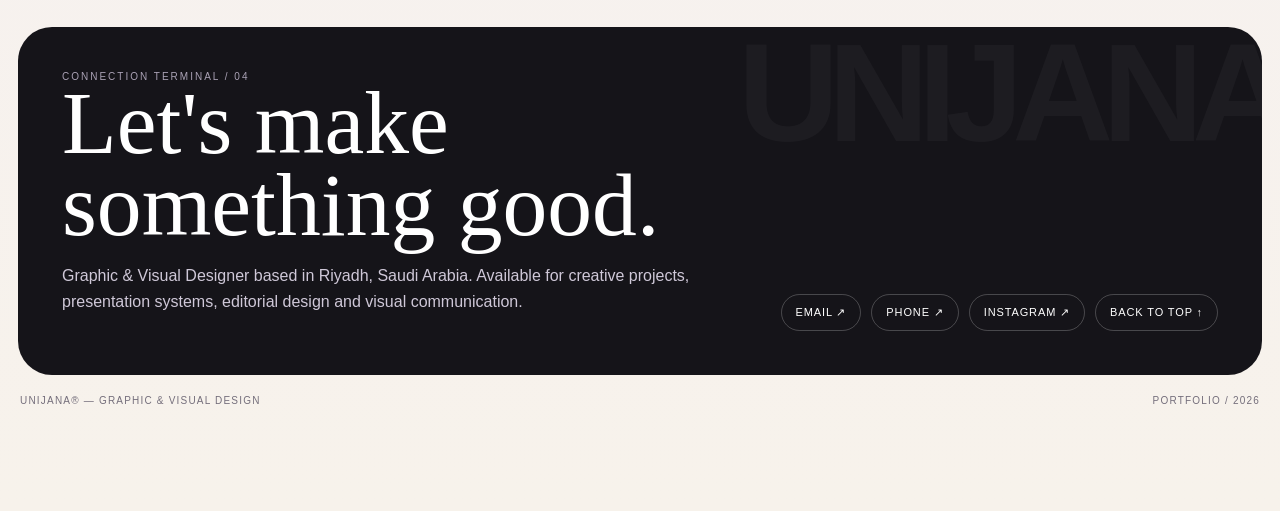
==== commit da672c99: "Add full MOTION image stack" ====
--- a/portfolio-v2/index.html
+++ b/portfolio-v2/index.html
@@ -253,6 +253,18 @@
 .template-deck{width:min(100%,790px)!important;max-width:790px!important}
 .template-deck.is-portrait{width:min(100%,540px)!important;max-width:540px!important}
 @media(max-width:760px){.template-stack-visual,.template-deck,.template-deck.is-portrait{max-width:100%!important;width:100%!important}}
+</style>
+<style id="motion-sprite-stack">
+.template-card img.motion-sprite{
+  position:absolute!important;
+  width:400%!important;
+  height:400%!important;
+  max-width:none!important;
+  object-fit:fill!important;
+  left:calc(var(--col) * -100%)!important;
+  top:calc(var(--row) * -100%)!important;
+  background:#fff!important;
+}
 </style>
 </head>
 <body>
@@ -297,7 +309,7 @@
   <div class="workhead reveal"><div><div class="kicker">SELECTED WORK / 02</div><h2 class="title">Project archive.</h2></div><div class="count">01—10</div></div>
   <div class="workgrid">
 
-    <article class="project reveal"><div class="pmeta"><span>PROJECT / 01 · SPORTS EDITORIAL</span><span>MOTION</span></div><div class="pbody"><div><div class="psub">Sports Editorial Magazine</div><h3 class="ptitle">MOTION</h3><p class="pdesc">A bold editorial concept combining sports photography, expressive typography, structured grids and performance-driven visuals. Designed to feel energetic, modern and highly visual.</p><div class="ptags"><span class="ptag">Editorial</span><span class="ptag">Sports</span><span class="ptag">Presentation</span></div><a class="btn primary" target="_blank" rel="noopener" href="https://canva.link/motion-sports-editorial-magazine-template">VIEW PROJECT ↗</a></div><div class="visual"><img src="assets/motion/cover.webp" alt="MOTION sports editorial magazine cover" loading="eager" decoding="async"></div></div></article>
+    <article class="project reveal"><div class="pmeta"><span>PROJECT / 01 · SPORTS EDITORIAL</span><span>MOTION</span></div><div class="pbody"><div><div class="psub">Sports Editorial Magazine</div><h3 class="ptitle">MOTION</h3><p class="pdesc">A bold editorial concept combining sports photography, expressive typography, structured grids and performance-driven visuals. Designed to feel energetic, modern and highly visual.</p><div class="ptags"><span class="ptag">Editorial</span><span class="ptag">Sports</span><span class="ptag">Presentation</span></div><a class="btn primary" target="_blank" rel="noopener" href="https://canva.link/motion-sports-editorial-magazine-template">VIEW PROJECT ↗</a></div><div class="visual"><img class="motion-sprite" src="assets/motion/motion-sprite.webp" style="--col:0;--row:0" alt="MOTION magazine sample 1" loading="eager" decoding="async"><img class="motion-sprite" src="assets/motion/motion-sprite.webp" style="--col:1;--row:0" alt="MOTION magazine sample 2" loading="lazy" decoding="async"><img class="motion-sprite" src="assets/motion/motion-sprite.webp" style="--col:2;--row:0" alt="MOTION magazine sample 3" loading="lazy" decoding="async"><img class="motion-sprite" src="assets/motion/motion-sprite.webp" style="--col:3;--row:0" alt="MOTION magazine sample 4" loading="lazy" decoding="async"><img class="motion-sprite" src="assets/motion/motion-sprite.webp" style="--col:0;--row:1" alt="MOTION magazine sample 5" loading="lazy" decoding="async"><img class="motion-sprite" src="assets/motion/motion-sprite.webp" style="--col:1;--row:1" alt="MOTION magazine sample 6" loading="lazy" decoding="async"><img class="motion-sprite" src="assets/motion/motion-sprite.webp" style="--col:2;--row:1" alt="MOTION magazine sample 7" loading="lazy" decoding="async"><img class="motion-sprite" src="assets/motion/motion-sprite.webp" style="--col:3;--row:1" alt="MOTION magazine sample 8" loading="lazy" decoding="async"><img class="motion-sprite" src="assets/motion/motion-sprite.webp" style="--col:0;--row:2" alt="MOTION magazine sample 9" loading="lazy" decoding="async"><img class="motion-sprite" src="assets/motion/motion-sprite.webp" style="--col:1;--row:2" alt="MOTION magazine sample 10" loading="lazy" decoding="async"><img class="motion-sprite" src="assets/motion/motion-sprite.webp" style="--col:2;--row:2" alt="MOTION magazine sample 11" loading="lazy" decoding="async"><img class="motion-sprite" src="assets/motion/motion-sprite.webp" style="--col:3;--row:2" alt="MOTION magazine sample 12" loading="lazy" decoding="async"><img class="motion-sprite" src="assets/motion/motion-sprite.webp" style="--col:0;--row:3" alt="MOTION magazine sample 13" loading="lazy" decoding="async"></div></div></article>
 
     <article class="project reveal"><div class="pmeta"><span>PROJECT / 02 · ARABIC EDITORIAL</span><span>HAMISH</span></div><div class="pbody"><div><div class="psub">Arabic Creative Editorial Template</div><h3 class="ptitle">HAMISH</h3><p class="pdesc">An experimental Arabic editorial concept built around bold typography, geometric shapes, vivid color and expressive layouts. A flexible visual system with a contemporary, playful character.</p><div class="ptags"><span class="ptag">Arabic Type</span><span class="ptag">Experimental</span><span class="ptag">Geometric System</span></div><a class="btn primary" target="_blank" rel="noopener" href="https://canva.link/4plfwa56l5wggsw">VIEW PROJECT ↗</a></div><div class="visual"><img src="assets/hamish-v2/hamish-01.png" alt="Project 02 — sample 1" loading="eager" decoding="async"><img src="assets/hamish-v2/hamish-02.png" alt="Project 02 — sample 2" loading="lazy" decoding="async"><img src="assets/hamish-v2/hamish-03.png" alt="Project 02 — sample 3" loading="lazy" decoding="async"><img src="assets/hamish-v2/hamish-04.png" alt="Project 02 — sample 4" loading="lazy" decoding="async"><img src="assets/hamish-v2/hamish-05.png" alt="Project 02 — sample 5" loading="lazy" decoding="async"><img src="assets/hamish-v2/hamish-06.png" alt="Project 02 — sample 6" loading="lazy" decoding="async"><img src="assets/hamish-v2/hamish-07.png" alt="Project 02 — sample 7" loading="lazy" decoding="async"><img src="assets/hamish-v2/hamish-08.png" alt="Project 02 — sample 8" loading="lazy" decoding="async"><img src="assets/hamish-v2/hamish-09.png" alt="Project 02 — sample 9" loading="lazy" decoding="async"><img src="assets/hamish-v2/hamish-10.png" alt="Project 02 — sample 10" loading="lazy" decoding="async"><img src="assets/hamish-v2/hamish-11.png" alt="Project 02 — sample 11" loading="lazy" decoding="async"></div></div></div></div></article>
 
@@ -397,7 +409,7 @@
 
 <script id="shared-template-stacks">
 (function(){
-  const targets=new Set(['02','03','04','05','06','07','08','09','10']);
+  const targets=new Set(['01','02','03','04','05','06','07','08','09','10']);
   document.querySelectorAll('.project').forEach(project=>{
     const meta=project.querySelector('.pmeta span');
     if(!meta) return;
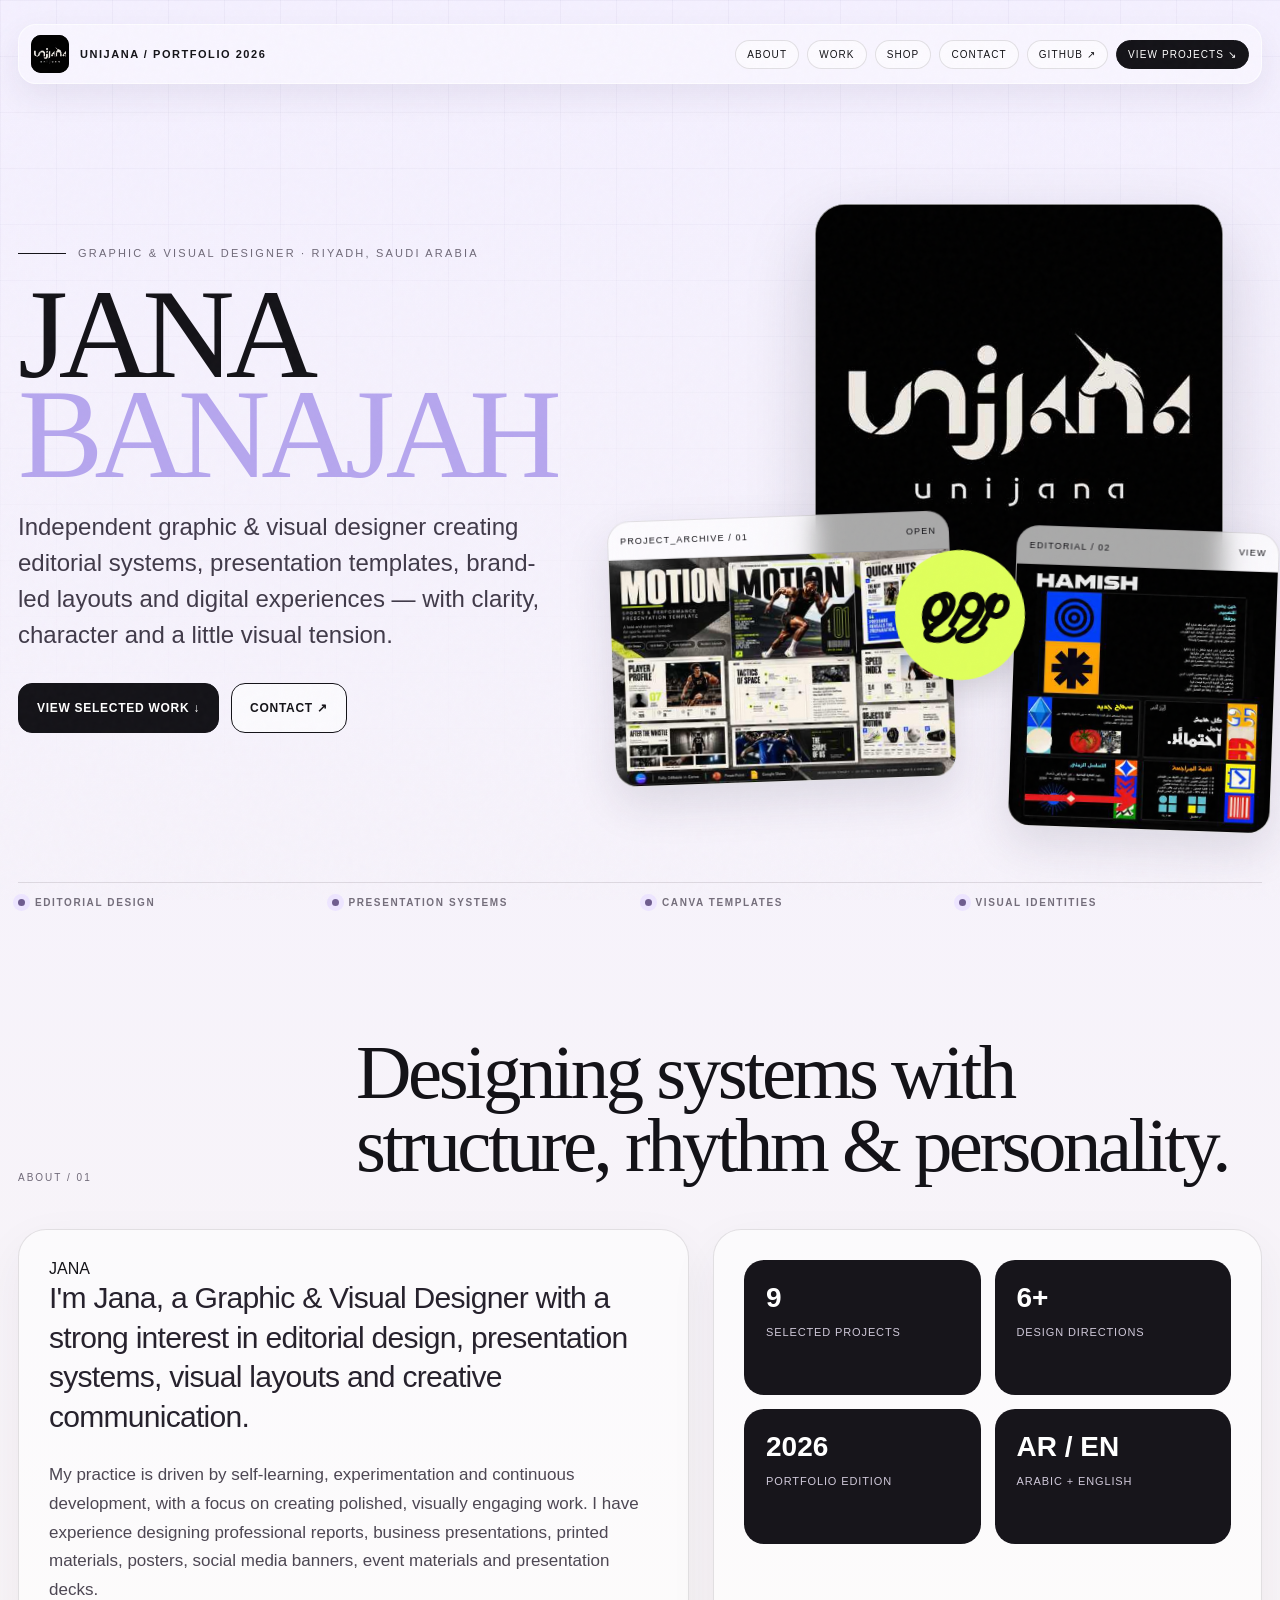
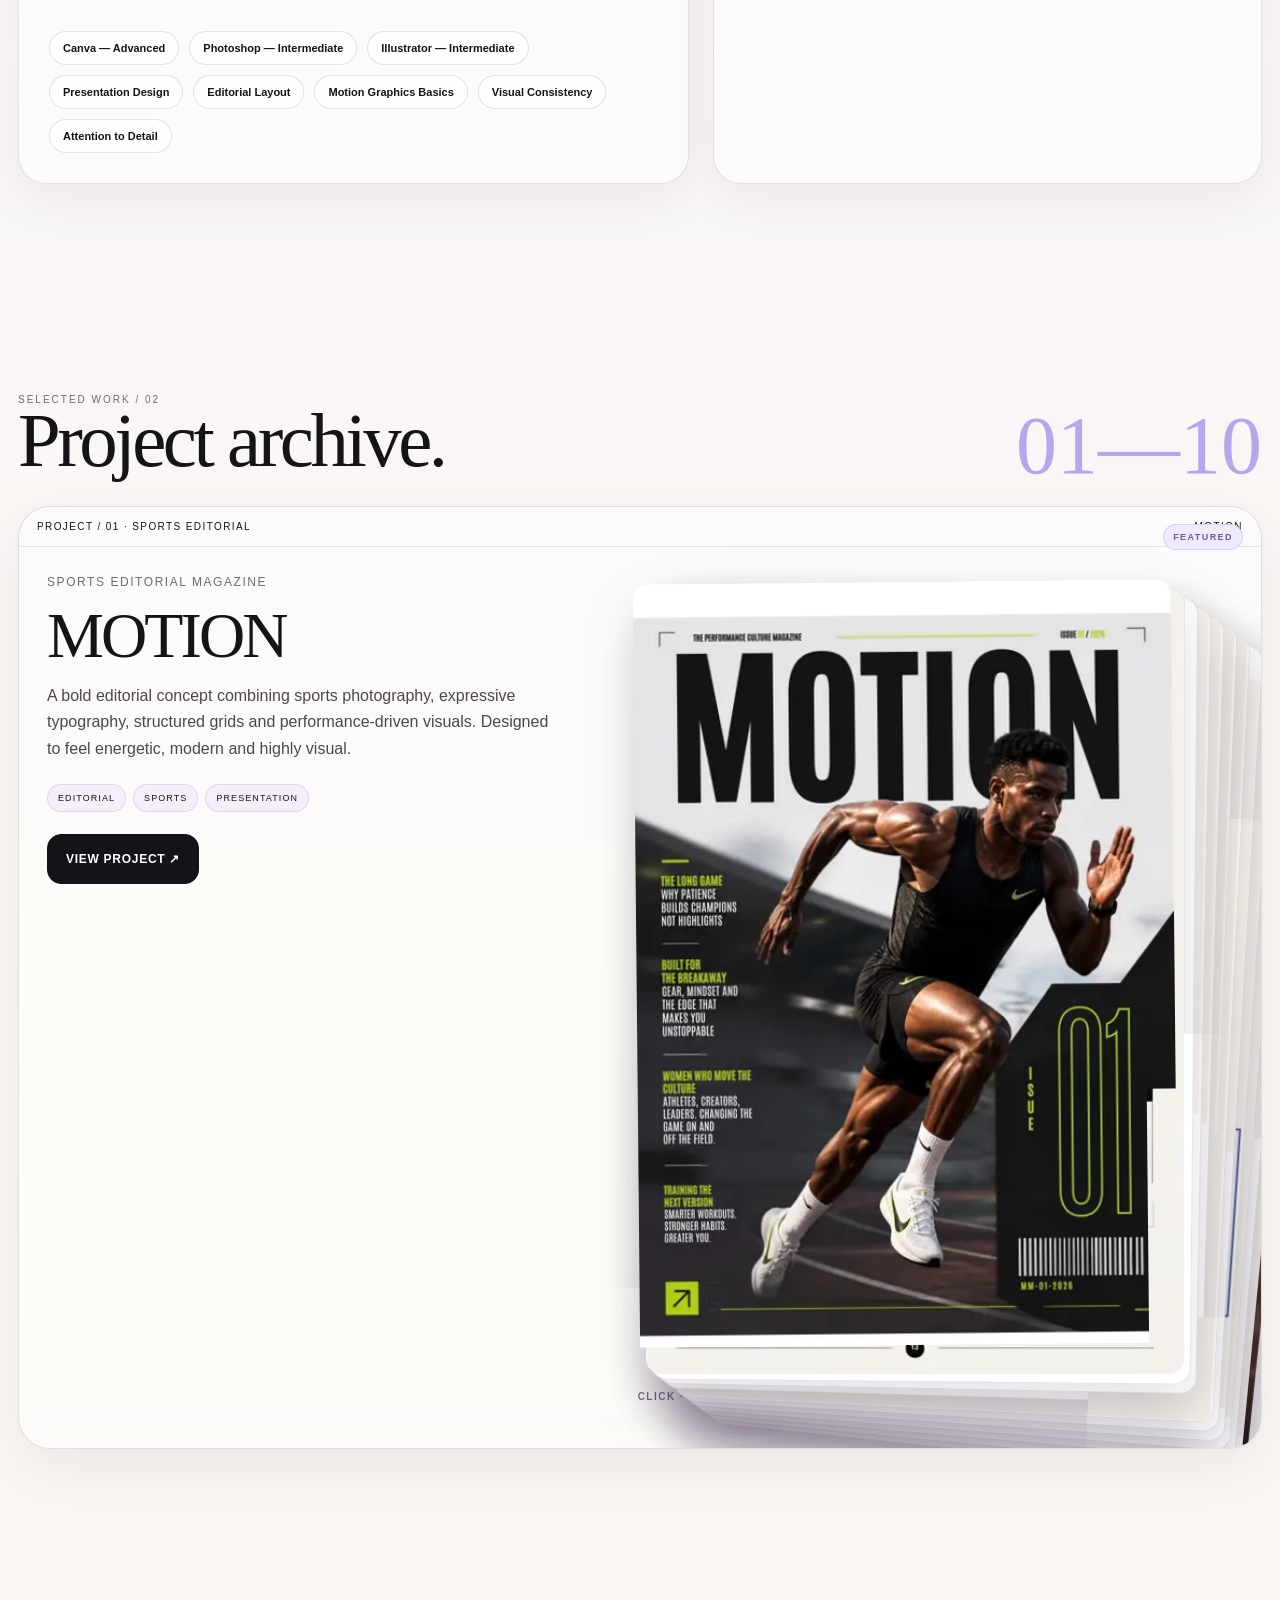
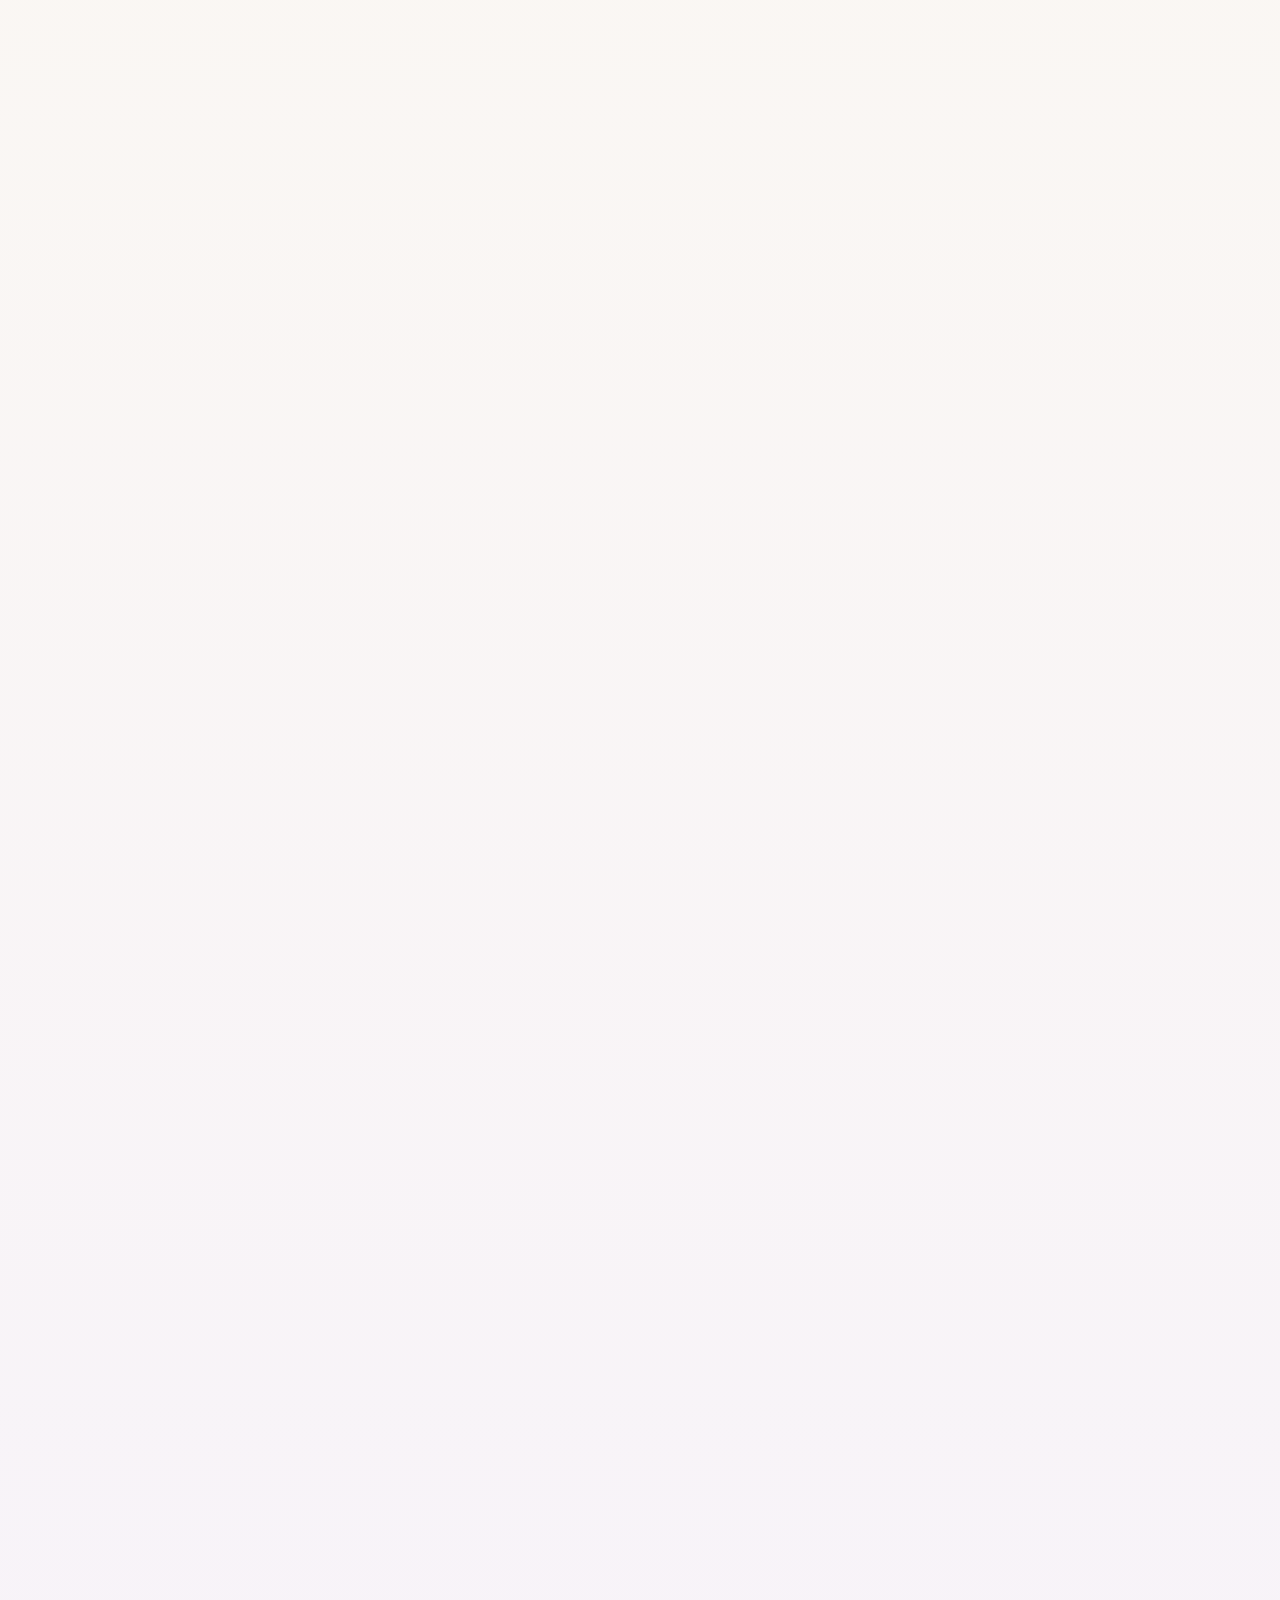
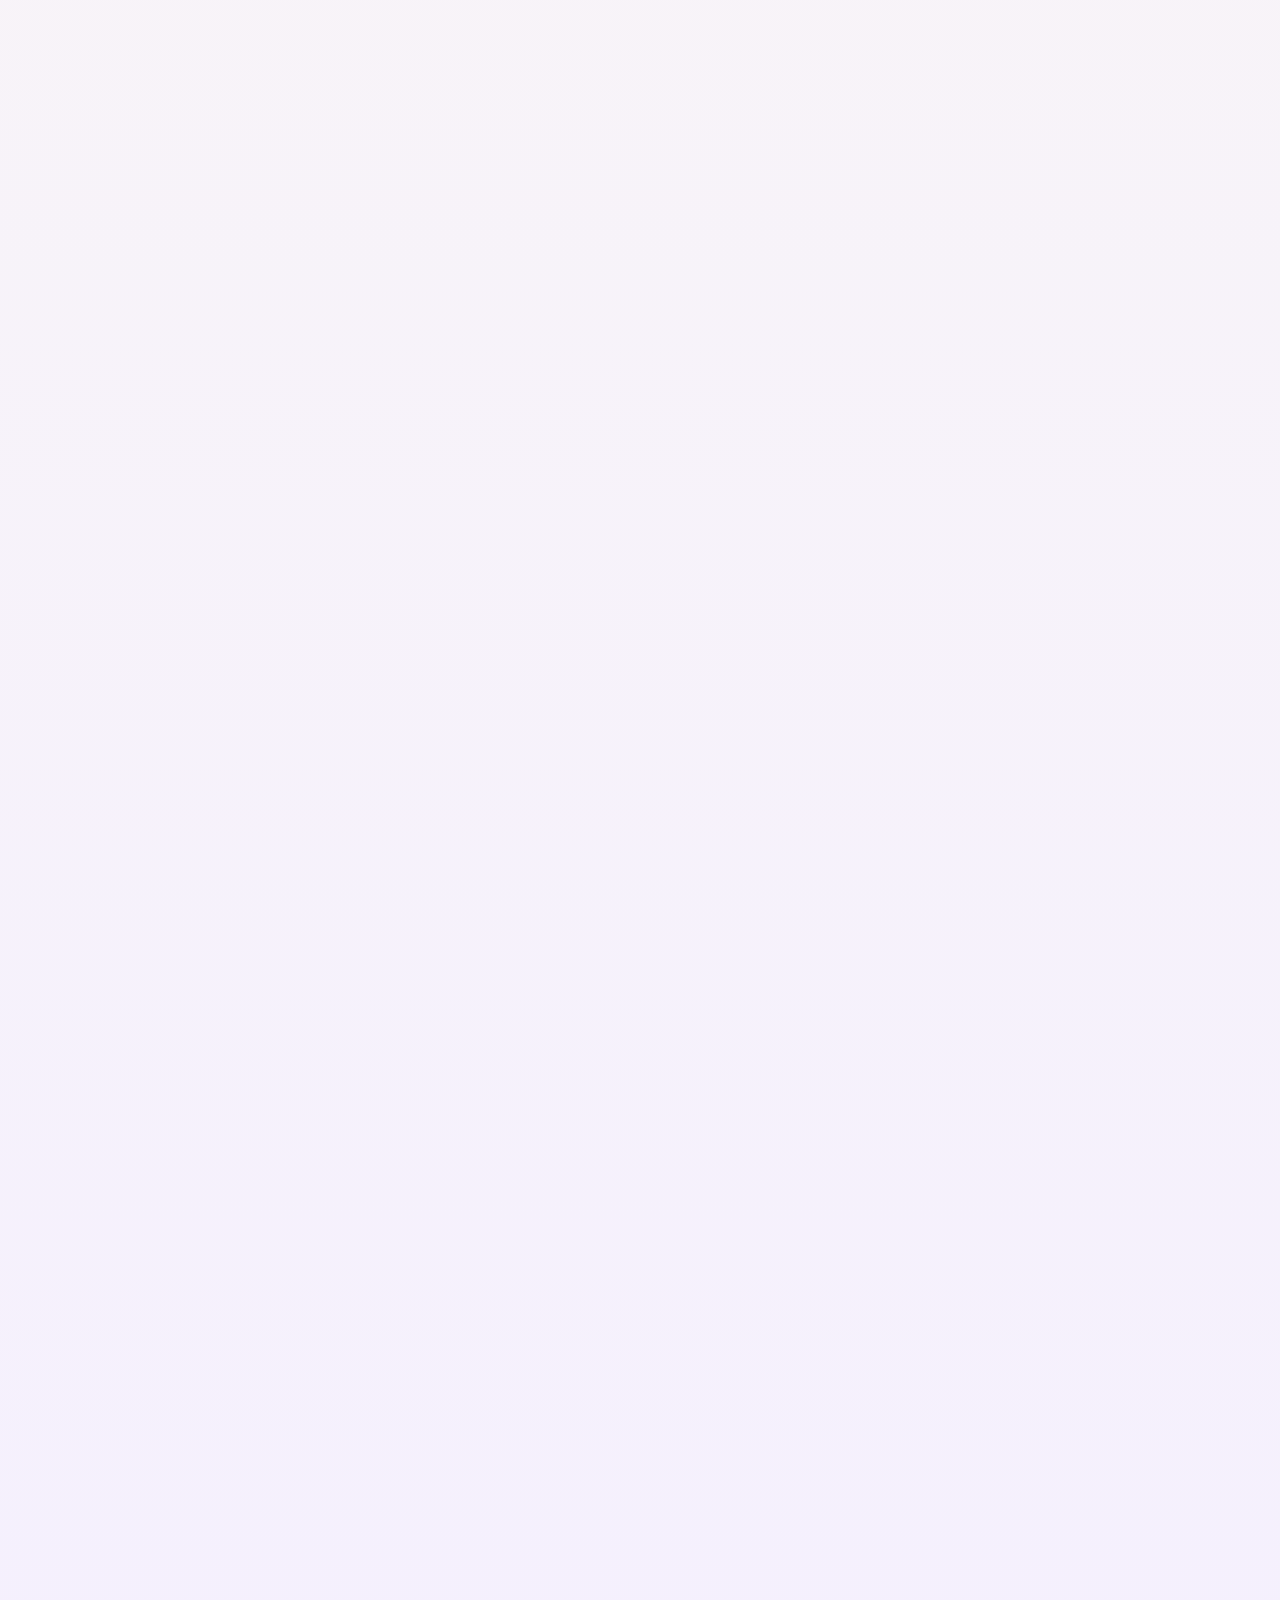
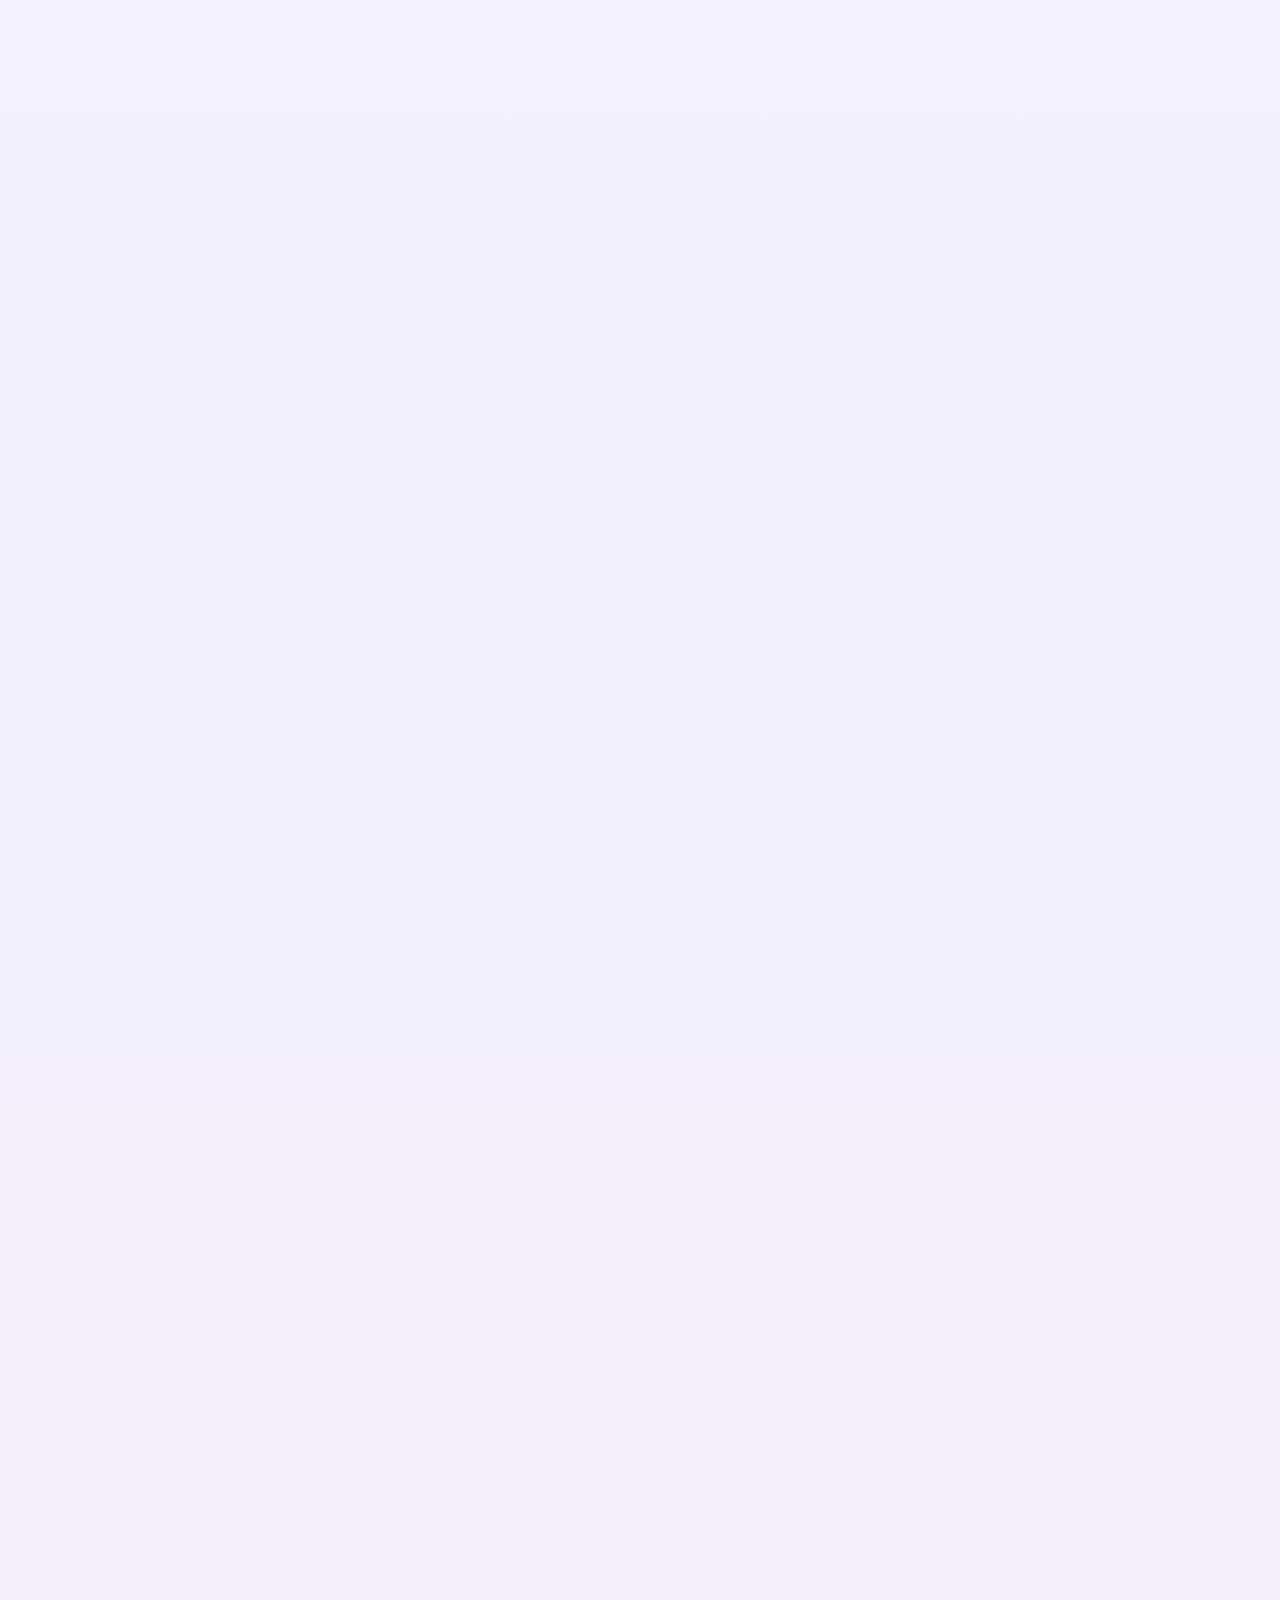
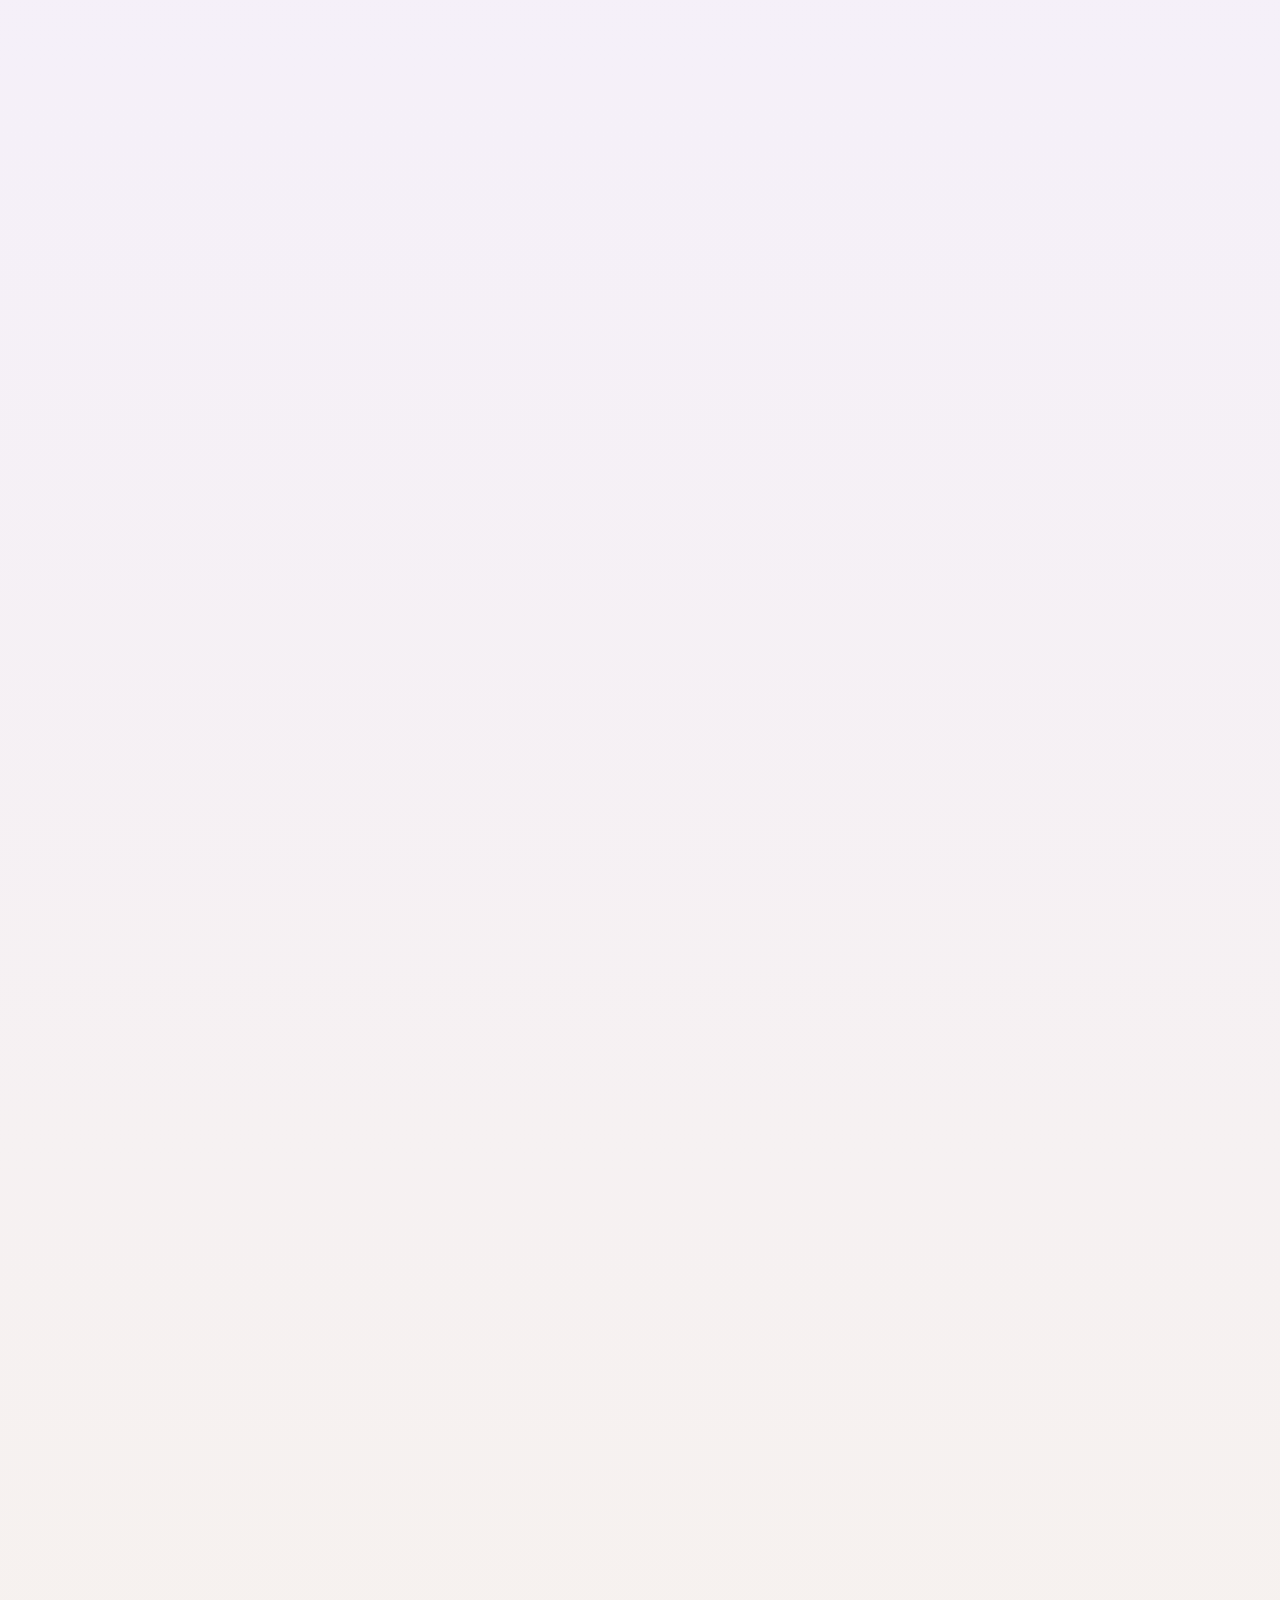
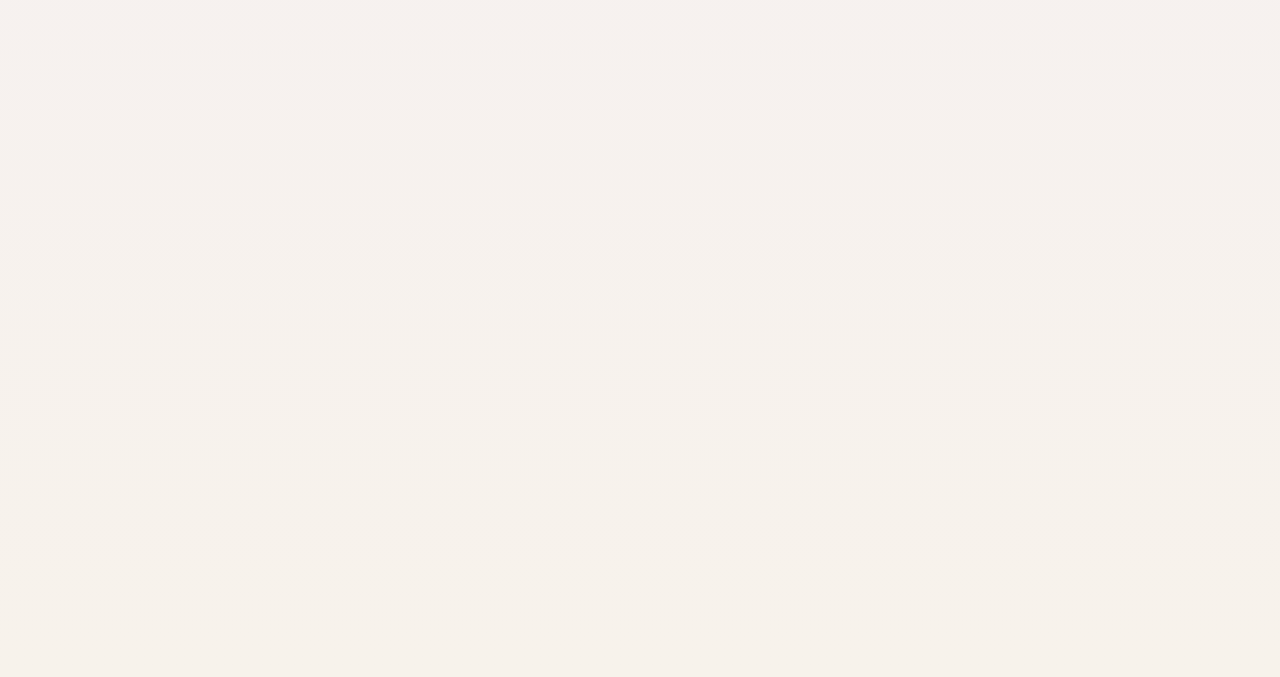
==== commit 86cd4632: "Refine portfolio hierarchy, shop navigation, and image presentation" ====
--- a/portfolio-v2/index.html
+++ b/portfolio-v2/index.html
@@ -266,19 +266,81 @@
   background:#fff!important;
 }
 </style>
+
+<style id="portfolio-refinement-2026">
+/* Portfolio refinement — editorial hierarchy + sharper image presentation */
+:root{--lav-soft:#ede5ff;--lav-ink:#6f5d8f;--line:rgba(35,28,38,.12)}
+html{scroll-behavior:smooth}
+body{-webkit-font-smoothing:antialiased;text-rendering:optimizeLegibility}
+.hero{min-height:calc(100vh - 90px);align-items:center}
+.hero .lead{max-width:760px}
+.focus-strip{
+  display:grid;grid-template-columns:repeat(4,1fr);gap:10px;
+  padding:14px 0 24px;border-top:1px solid var(--line);
+  font-size:10px;font-weight:800;letter-spacing:.16em;text-transform:uppercase;color:#746e7b
+}
+.focus-strip span{display:flex;align-items:center;gap:10px}
+.focus-strip span:before{content:"";width:7px;height:7px;border-radius:50%;background:var(--lav-ink);box-shadow:0 0 0 5px var(--lav-soft)}
+.project{
+  border-color:rgba(35,28,38,.13)!important;
+  background:rgba(255,255,255,.52)!important;
+  backdrop-filter:blur(10px);-webkit-backdrop-filter:blur(10px);
+  transition:transform .35s cubic-bezier(.2,.8,.2,1),box-shadow .35s ease,border-color .35s ease
+}
+.project:hover{transform:translateY(-3px);box-shadow:0 28px 70px rgba(35,25,52,.09);border-color:rgba(111,93,143,.26)!important}
+.project:nth-of-type(-n+3){position:relative}
+.project:nth-of-type(-n+3):before{
+  content:"FEATURED";position:absolute;right:18px;top:17px;z-index:5;
+  font-size:9px;font-weight:900;letter-spacing:.16em;color:#6f5d8f;
+  background:#f0eaff;border:1px solid rgba(111,93,143,.18);padding:7px 9px;border-radius:999px
+}
+.project .pmeta{border-bottom:1px solid rgba(35,28,38,.1)}
+.ptitle{letter-spacing:-.045em}
+.pdesc{max-width:520px}
+.ptags{gap:7px}
+.ptag{background:rgba(237,229,255,.52);border-color:rgba(111,93,143,.17)}
+.template-stack-visual{padding:6px 8px 18px!important}
+.template-deck{filter:drop-shadow(0 20px 30px rgba(35,25,52,.06))}
+.template-card{
+  border-radius:16px!important;
+  border:1px solid rgba(35,28,38,.11)!important;
+  background:#fff!important;
+  box-shadow:0 20px 55px rgba(35,25,52,.13)!important;
+  backface-visibility:hidden;transform-style:preserve-3d
+}
+.template-card img,
+.visual img,
+.max-slide img,
+.yearStackCard img{
+  image-rendering:auto!important;
+  -webkit-transform:translateZ(0);
+  transform:translateZ(0);
+  backface-visibility:hidden;
+}
+.template-card img{object-fit:contain!important;background:#fff!important}
+.template-deck:hover .template-card:first-child{transform:translate(-3px,-6px) rotate(-.4deg) scale(1.003)}
+.template-deck-ui{font-weight:800;letter-spacing:.15em;color:#746e7b}
+.linksbox{border:1px solid rgba(111,93,143,.18)!important;background:linear-gradient(135deg,rgba(241,235,255,.9),rgba(255,255,255,.68))!important}
+.contactbox{box-shadow:0 30px 80px rgba(17,12,25,.12)}
+.btn,.chip,.contactlinks a{transition:transform .2s ease,background .2s ease,border-color .2s ease}
+.btn:hover,.contactlinks a:hover{transform:translateY(-2px)}
+@media(max-width:900px){.focus-strip{grid-template-columns:repeat(2,1fr)}.hero{min-height:auto}}
+@media(max-width:560px){.focus-strip{grid-template-columns:1fr;gap:12px;padding-top:18px}.project:nth-of-type(-n+3):before{right:12px;top:12px}.template-card{border-radius:10px!important}}
+@media(prefers-reduced-motion:reduce){html{scroll-behavior:auto}.project,.btn,.chip,.contactlinks a{transition:none!important}.project:hover{transform:none}}
+</style>
 </head>
 <body>
 <div class="noise"></div><div class="gridbg"></div>
 <nav class="nav shell"><div class="navin">
   <a class="brand" href="#top"><img src="[data-uri]" alt="UNIJANA logo"><span>UNIJANA / PORTFOLIO 2026</span></a>
-  <div class="links"><a class="chip" href="#about">About</a><a class="chip" href="#work">Work</a><a class="chip" href="#contact">Contact</a><a class="chip" href="https://github.com/unijana2" target="_blank" rel="noopener">GitHub ↗</a><a class="chip dark" href="#work">View projects ↘</a></div>
+  <div class="links"><a class="chip" href="#about">About</a><a class="chip" href="#work">Work</a><a class="chip" href="#links">Shop</a><a class="chip" href="#contact">Contact</a><a class="chip" href="https://github.com/unijana2" target="_blank" rel="noopener">GitHub ↗</a><a class="chip dark" href="#work">View projects ↘</a></div>
 </div></nav>
 <main id="top">
 <section class="hero shell">
   <div class="reveal">
     <div class="eyebrow">Graphic & Visual Designer · Riyadh, Saudi Arabia</div>
     <h1>JANA<br><span class="lav">BANAJAH</span></h1>
-    <p class="lead">Creating expressive visual systems, editorial layouts, presentation designs and digital experiences with a focus on clarity, character and thoughtful detail.</p>
+    <p class="lead">Independent graphic & visual designer creating editorial systems, presentation templates, brand-led layouts and digital experiences — with clarity, character and a little visual tension.</p>
     <div class="cta"><a class="btn primary" href="#work">VIEW SELECTED WORK ↓</a><a class="btn soft" href="mailto:unijana22@gmail.com">CONTACT ↗</a></div>
   </div>
   <div class="heroart reveal">
@@ -291,6 +353,9 @@
   <path d="M88 59 C95 48 100 41 102 33 C105 23 113 19 118 23 C123 28 121 38 115 43 C109 48 101 47 98 40 C94 32 99 22 106 20" />
 </svg></div>
   </div>
+</section>
+<section class="focus-strip shell reveal" aria-label="Design focus">
+  <span>EDITORIAL DESIGN</span><span>PRESENTATION SYSTEMS</span><span>CANVA TEMPLATES</span><span>VISUAL IDENTITIES</span>
 </section>
 
 <section class="section shell" id="about">
@@ -496,4 +561,24 @@
 })();
 </script>
 
+
+<script id="portfolio-image-quality-pass">
+(function(){
+  const projects=[...document.querySelectorAll('.project')];
+  projects.forEach((project,pi)=>{
+    const imgs=[...project.querySelectorAll('img')];
+    imgs.forEach((img,ii)=>{
+      img.decoding='async';
+      img.draggable=false;
+      if(pi===0 && ii===0){
+        img.loading='eager';
+        try{img.fetchPriority='high'}catch(e){}
+      }else{
+        img.loading='lazy';
+      }
+      img.addEventListener('error',()=>img.classList.add('image-missing'),{once:true});
+    });
+  });
+})();
+</script>
 </body></html>
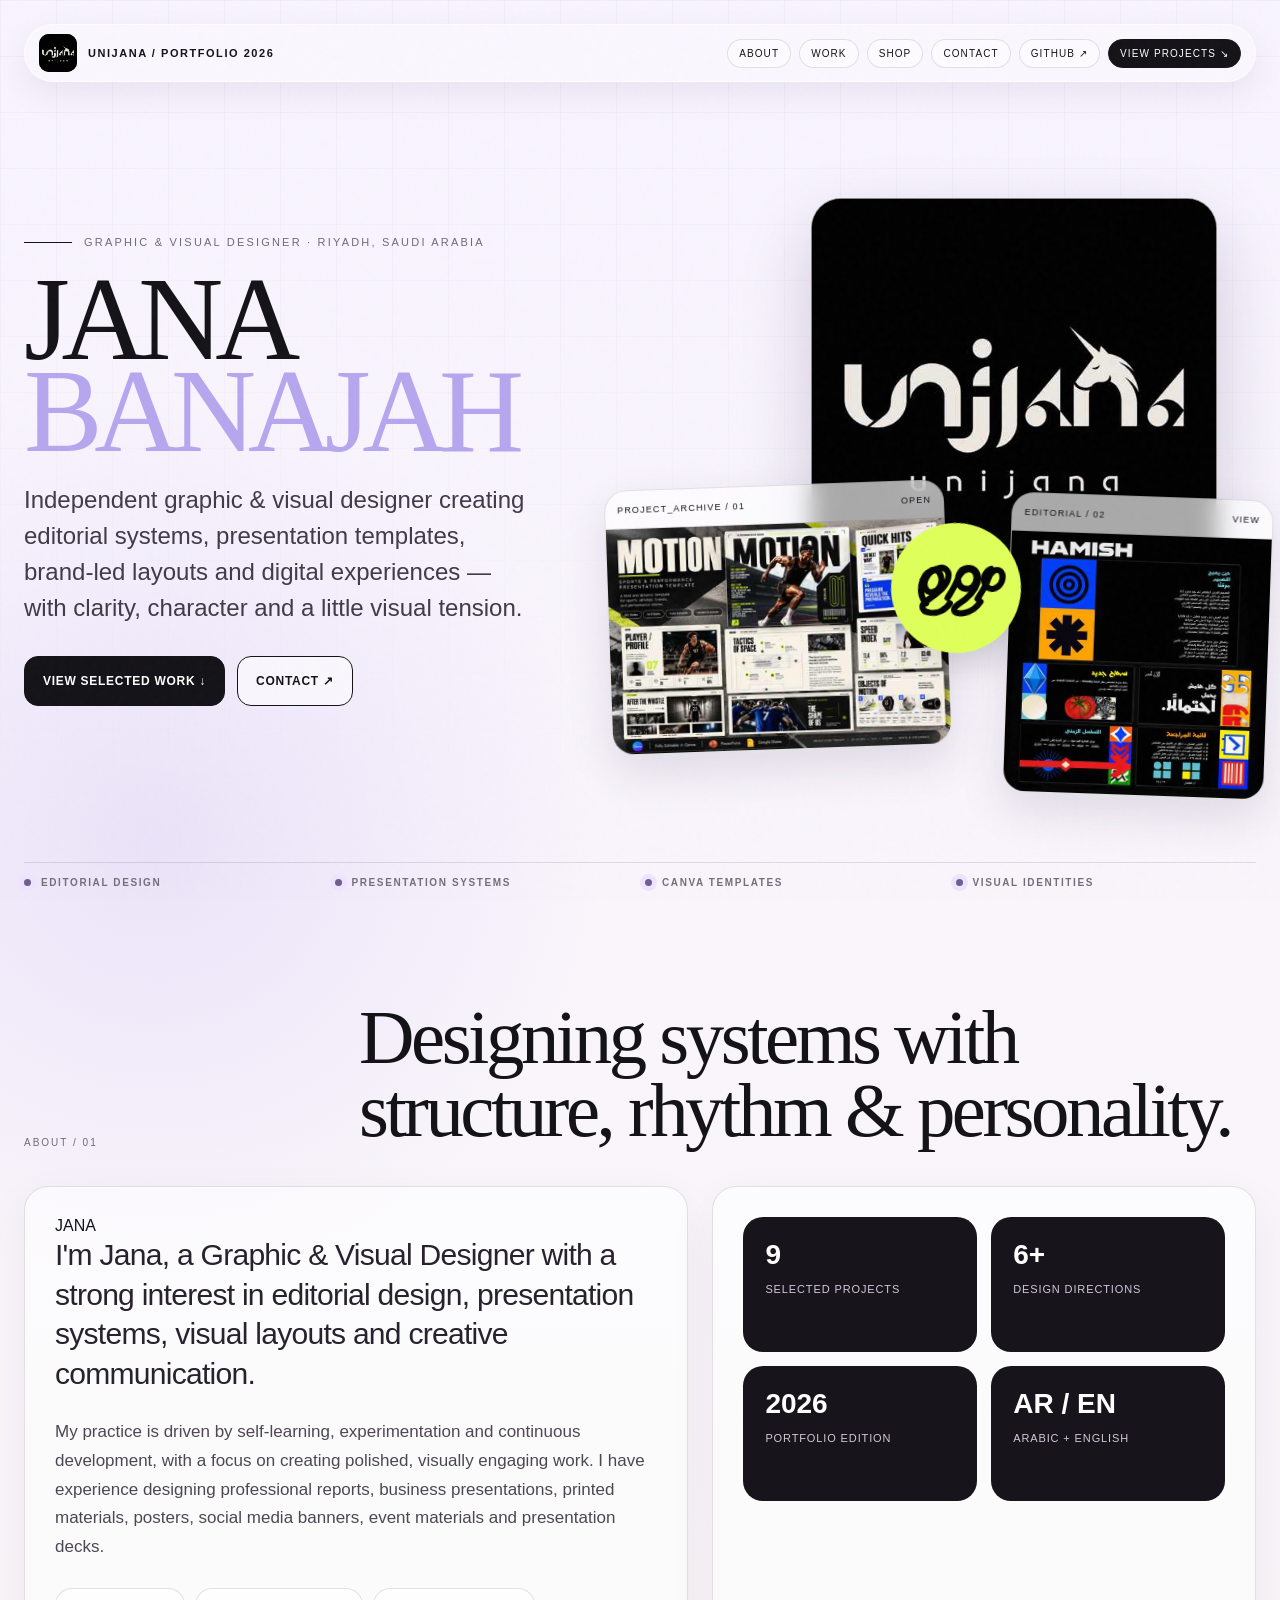
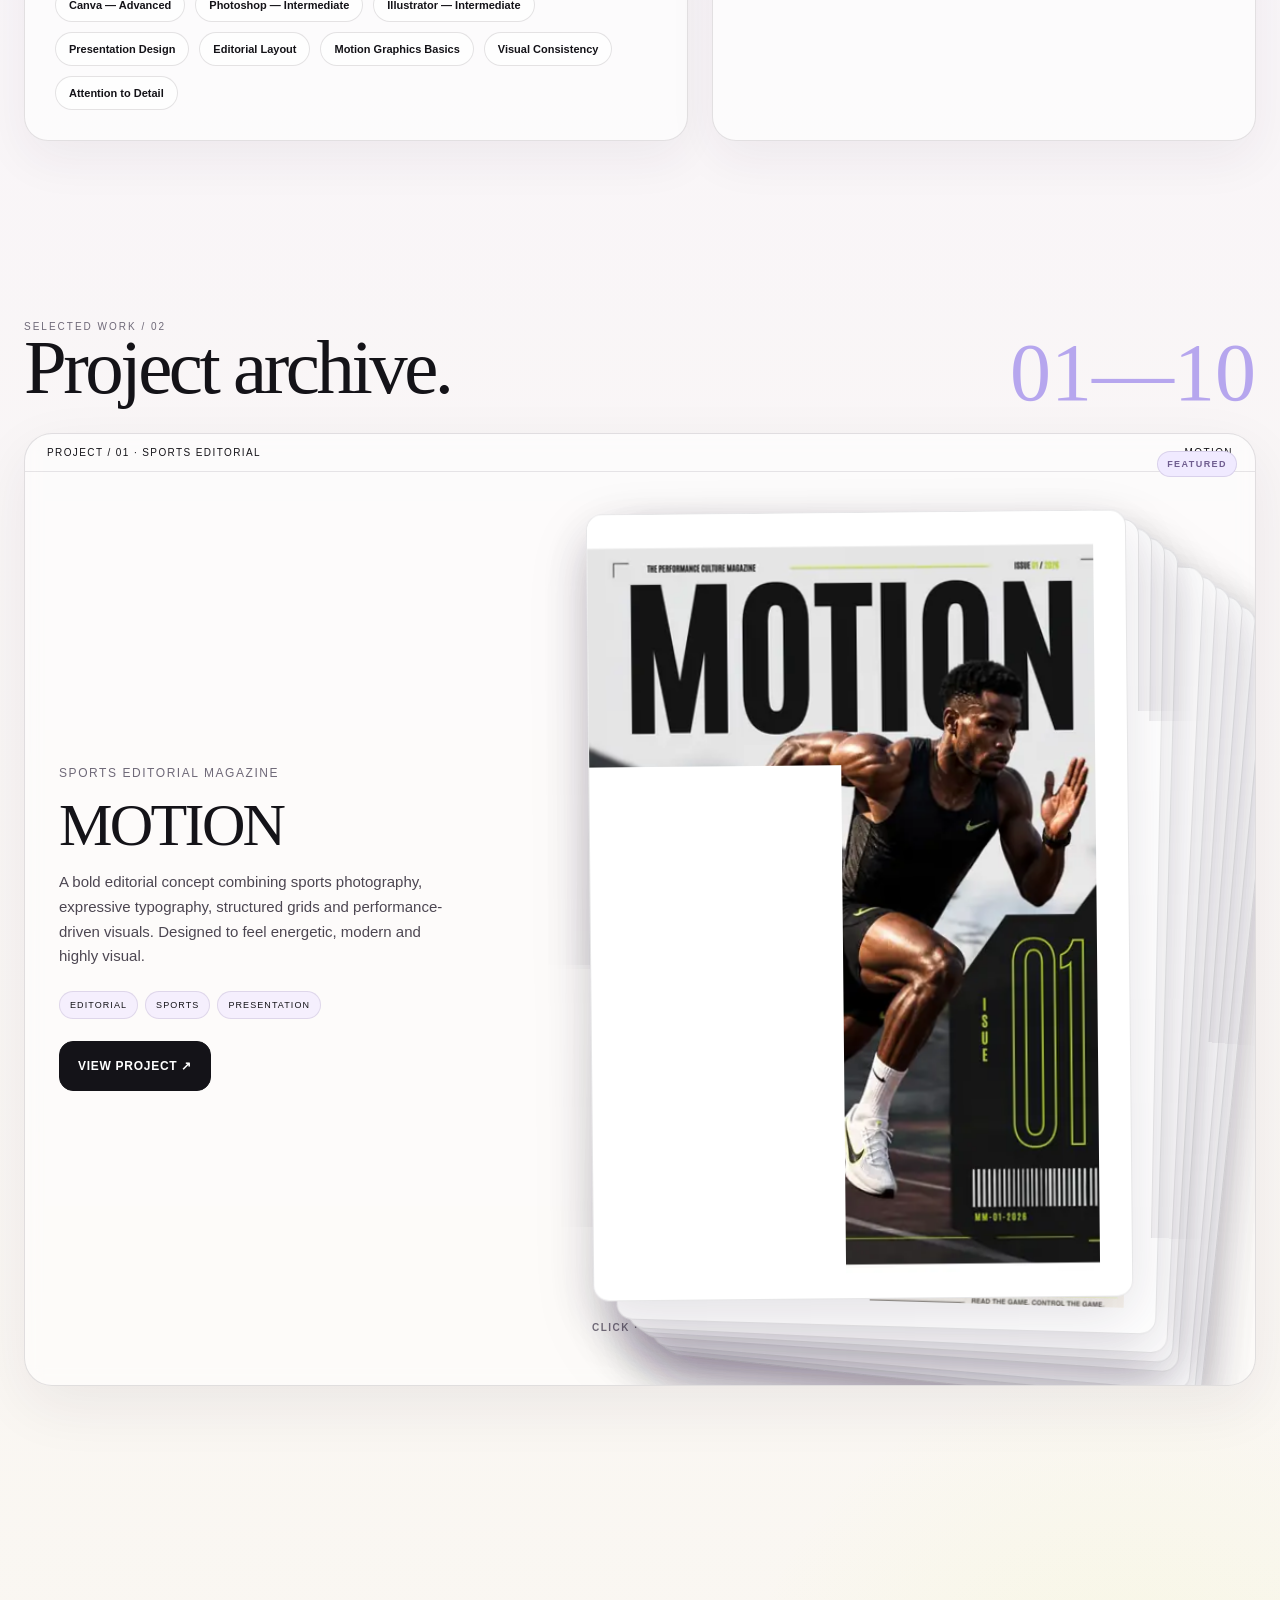
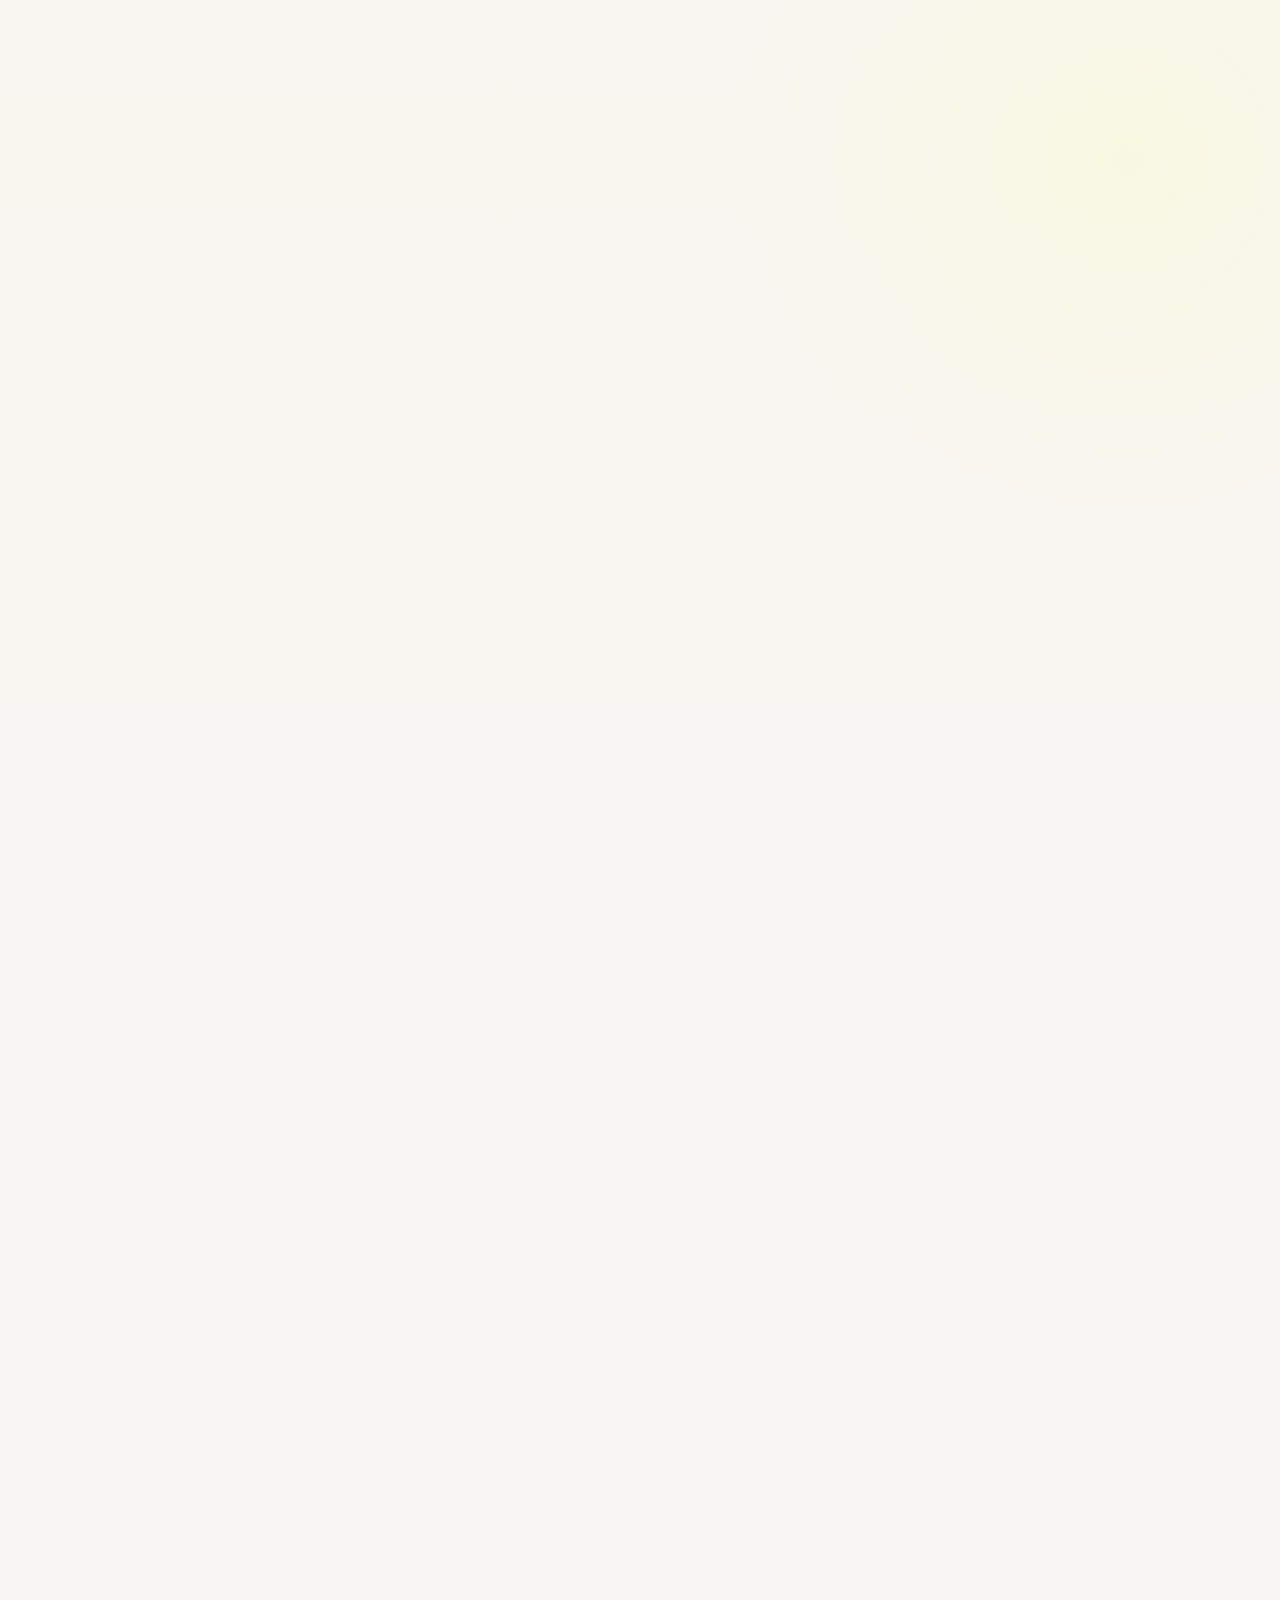
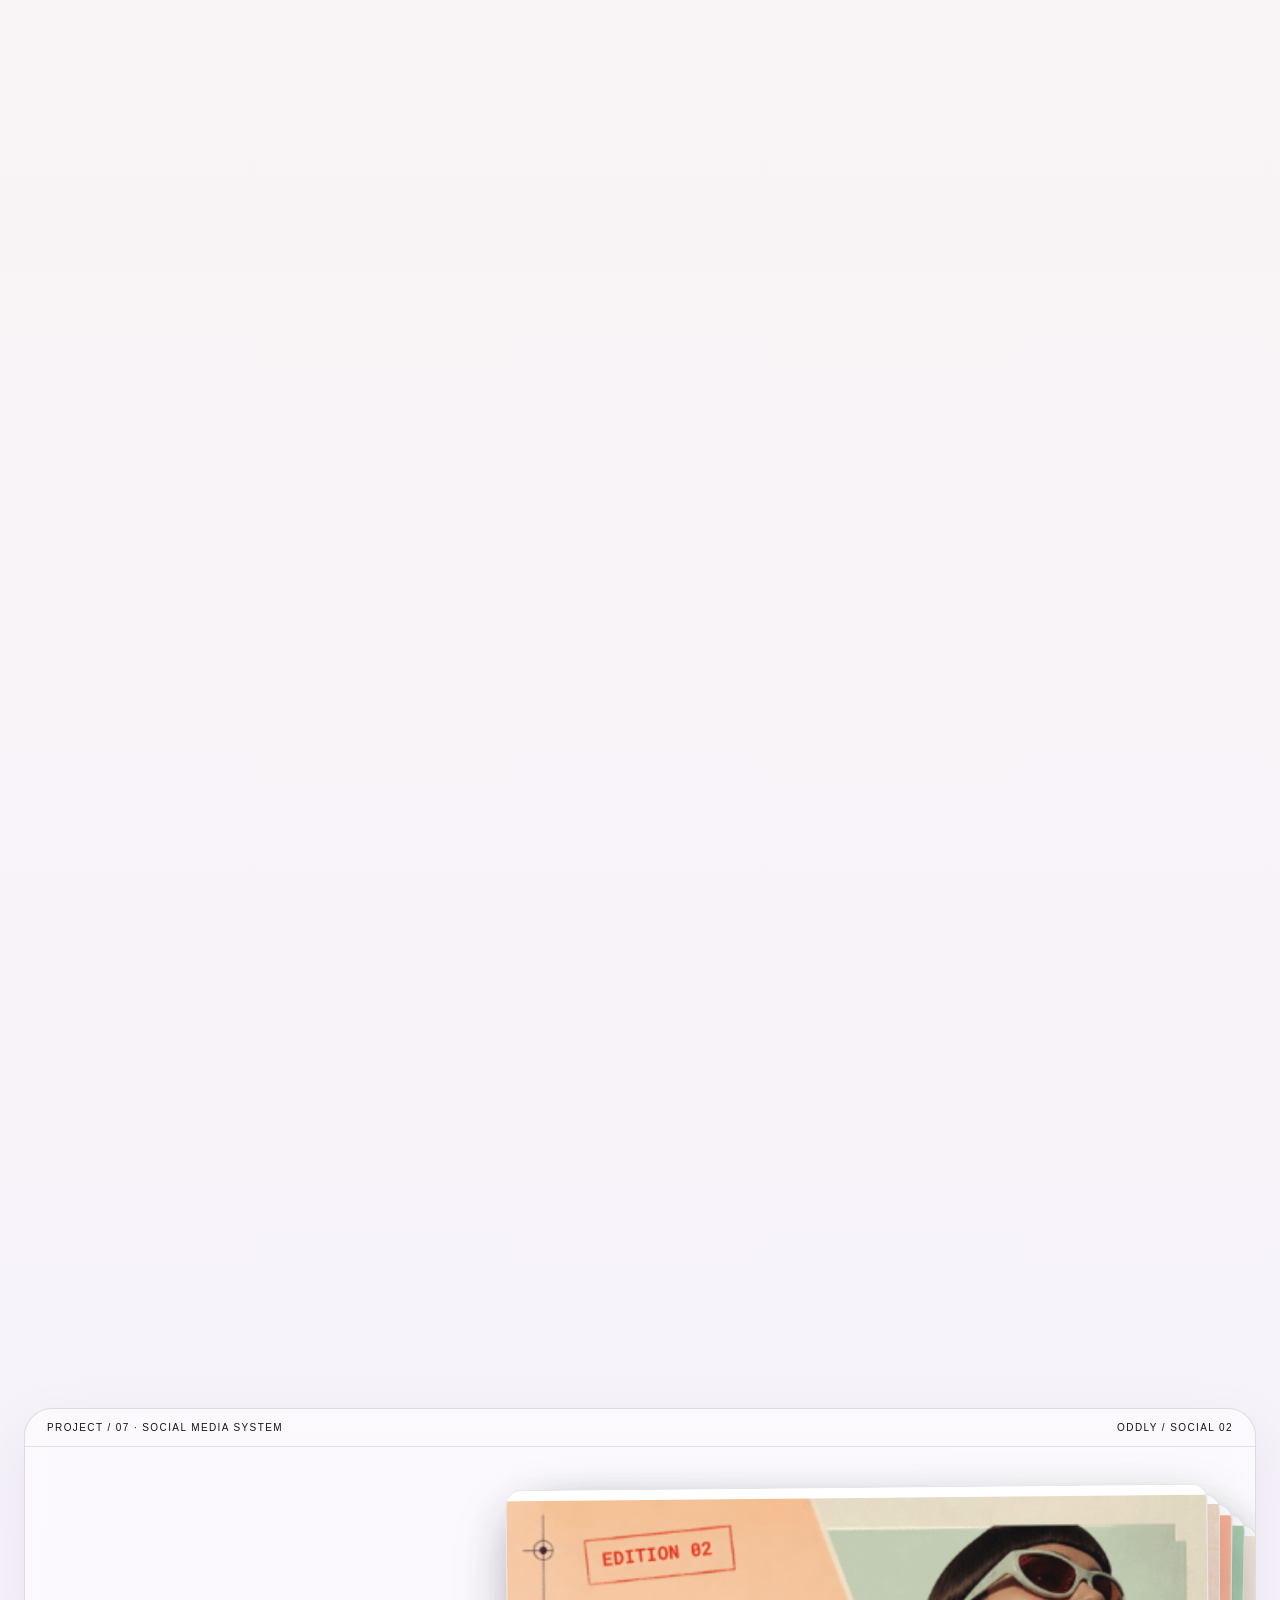
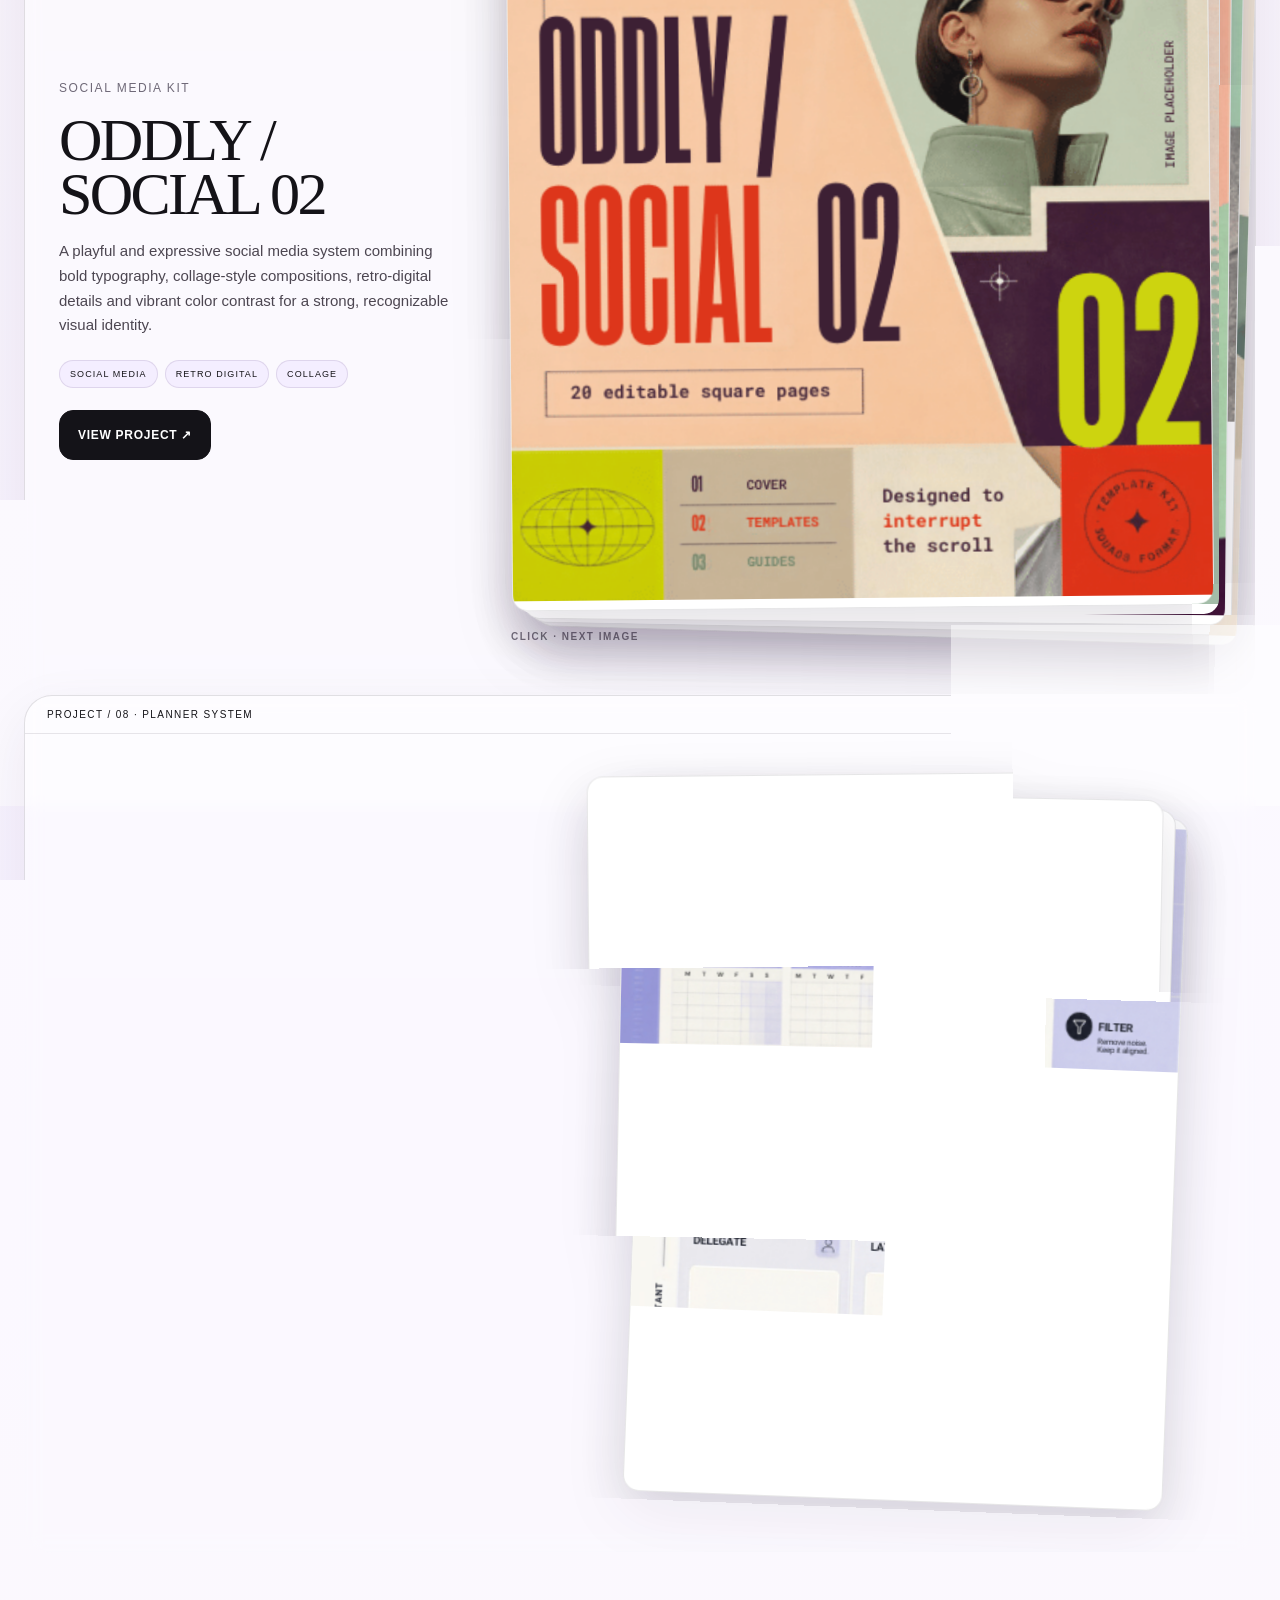
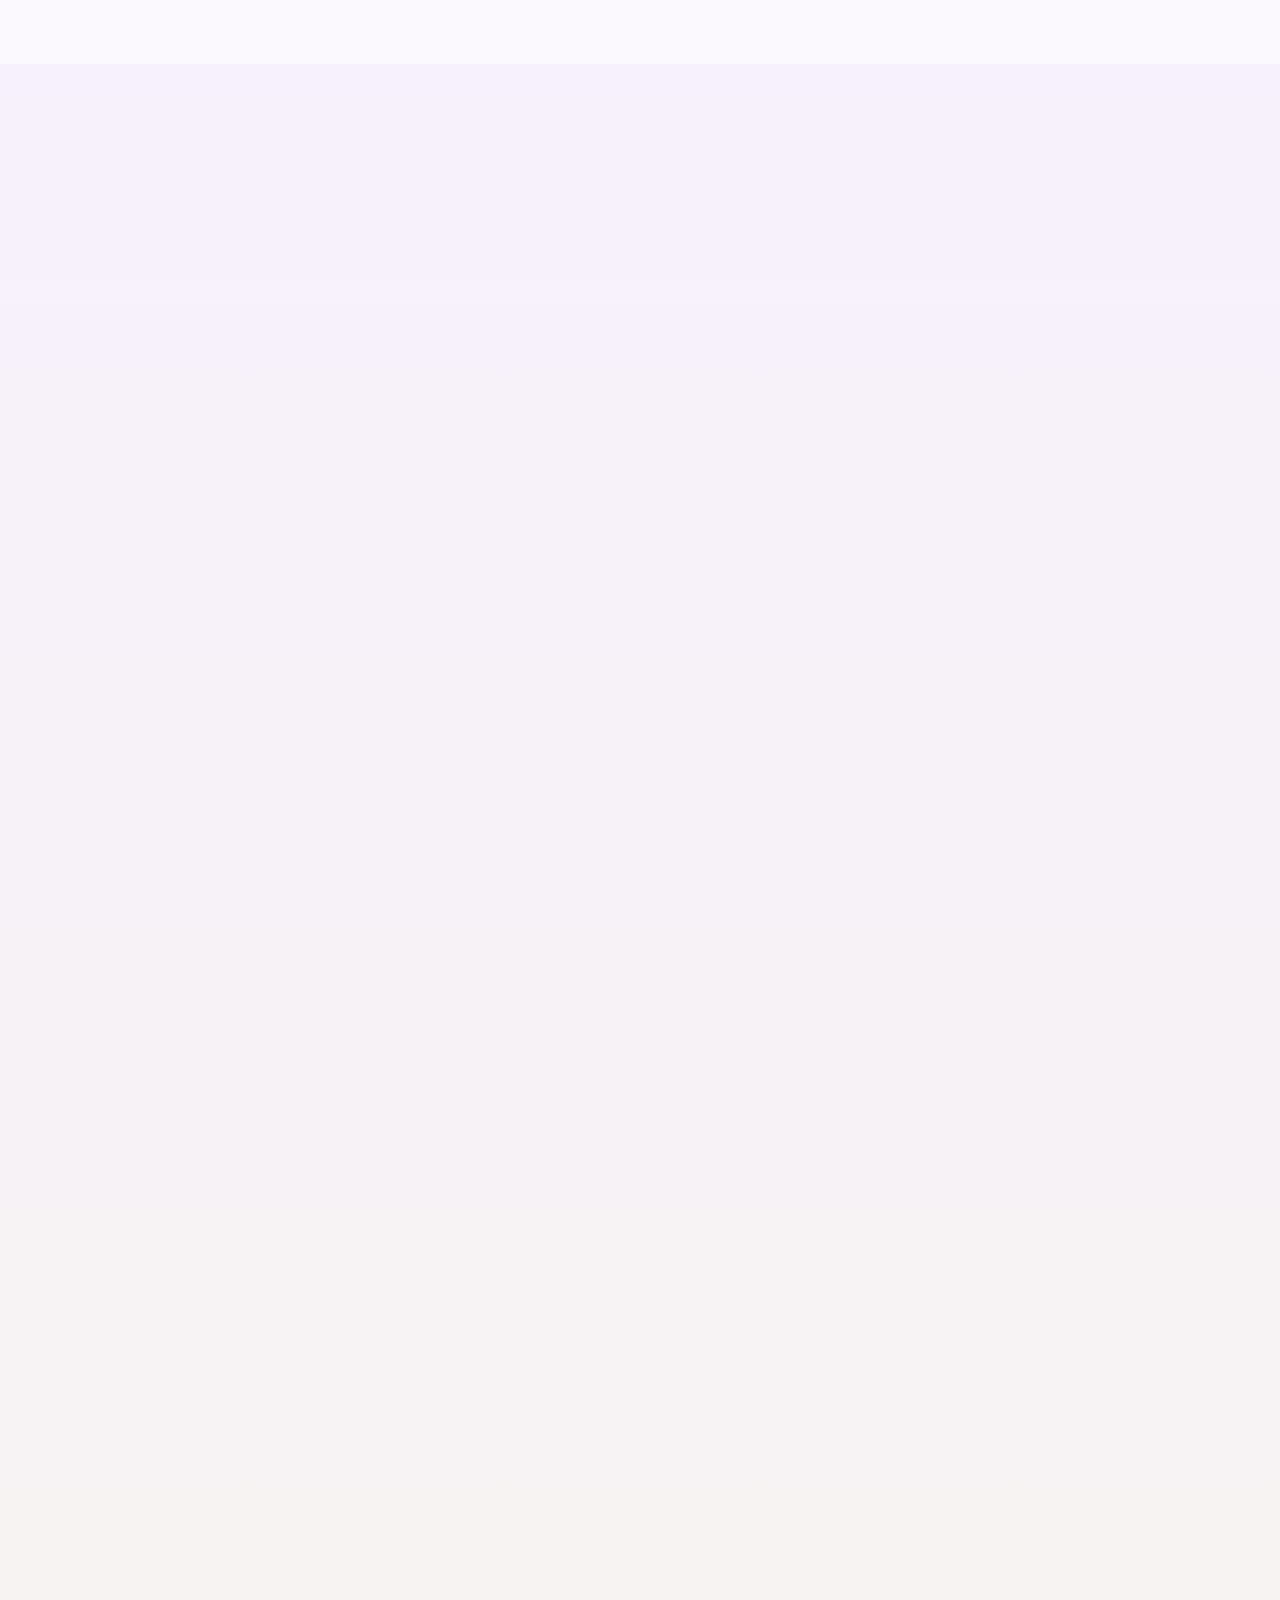
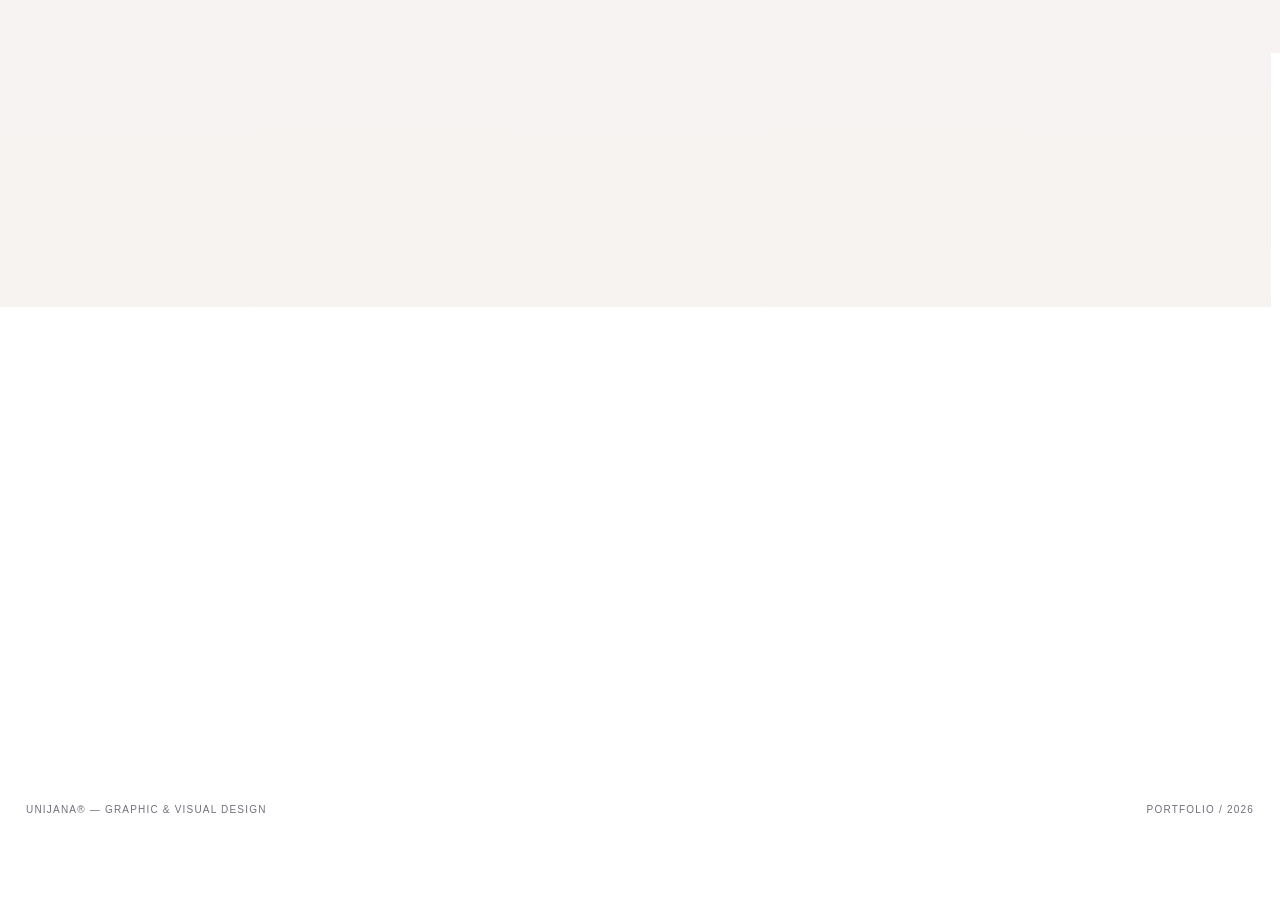
==== commit 24e6919f: "Polish portfolio layout and project image presentation" ====
--- a/portfolio-v2/index.html
+++ b/portfolio-v2/index.html
@@ -328,6 +328,102 @@
 @media(max-width:560px){.focus-strip{grid-template-columns:1fr;gap:12px;padding-top:18px}.project:nth-of-type(-n+3):before{right:12px;top:12px}.template-card{border-radius:10px!important}}
 @media(prefers-reduced-motion:reduce){html{scroll-behavior:auto}.project,.btn,.chip,.contactlinks a{transition:none!important}.project:hover{transform:none}}
 </style>
+
+<style id="unijana-portfolio-polish-v1">
+/* UNIJANA portfolio visual polish v1 */
+:root{
+  --portfolio-bg:#f7f3ec;
+  --portfolio-card:rgba(255,255,255,.76);
+  --portfolio-ink:#17141b;
+  --portfolio-soft:#746d79;
+  --portfolio-line:rgba(23,20,27,.11);
+  --portfolio-lav:#b5a5ef;
+}
+body{
+  background:
+    radial-gradient(circle at 12% 8%,rgba(181,165,239,.22),transparent 28rem),
+    radial-gradient(circle at 88% 32%,rgba(223,255,91,.10),transparent 25rem),
+    linear-gradient(180deg,#f8f4ff 0%,#faf7f1 32%,#f6f1ff 72%,#f7f3ec 100%);
+}
+.shell{width:min(1560px,calc(100% - 48px))}
+.navin{border-radius:999px;padding:9px 14px;background:rgba(250,248,255,.8)}
+.hero{min-height:88vh;grid-template-columns:.88fr 1.12fr;gap:64px;padding-top:56px}
+h1{font-size:clamp(72px,9.2vw,150px)}
+.lead{max-width:670px}
+.heroart{min-height:650px}
+
+.section{padding:90px 0}
+.sectionhead{margin-bottom:38px}
+.workgrid{gap:44px}
+.project{
+  border-radius:28px;
+  border:1px solid var(--portfolio-line);
+  background:var(--portfolio-card);
+  box-shadow:0 20px 60px rgba(39,29,54,.07);
+  backdrop-filter:blur(8px);
+}
+.project:nth-child(even){background:rgba(249,246,255,.82)}
+.pmeta{padding:13px 22px;border-bottom-color:var(--portfolio-line)}
+.project .pbody{
+  grid-template-columns:minmax(300px,.36fr) minmax(0,.64fr)!important;
+  gap:40px!important;
+  padding:34px!important;
+  align-items:center!important;
+}
+.ptitle{font-size:clamp(46px,4.7vw,76px)}
+.pdesc{max-width:520px;font-size:15px}
+.visual{
+  width:100%!important;
+  max-width:900px!important;
+  margin:0 auto!important;
+}
+.visual .art.heroimg{max-width:900px!important}
+.visual .art.small1,.visual .art.small2{max-width:440px!important}
+.visual .art img{
+  image-rendering:auto!important;
+  border-radius:8px!important;
+  backface-visibility:hidden;
+  transform:translateZ(0);
+}
+.posterProject .visual{max-width:640px!important}
+.posterProject .visual .art.heroimg{max-width:640px!important}
+
+.template-deck{width:min(100%,820px)!important}
+.maximalist-visual{max-width:900px!important;transform:none!important}
+.maximalist-visual .max-deck{width:min(100%,900px)!important}
+.yearStackWrap{width:min(100%,720px)!important}
+.yearStackCard img{border-radius:14px;box-shadow:0 18px 42px rgba(35,25,52,.12)}
+
+.linksbox,.contactbox{border-radius:28px}
+.panel{border-radius:24px}
+
+@media(max-width:1100px){
+  .project .pbody{grid-template-columns:1fr!important;gap:26px!important}
+  .visual{max-width:860px!important}
+  .pdesc{max-width:760px}
+}
+@media(max-width:760px){
+  .shell{width:min(100% - 22px,1560px)}
+  .nav{top:6px;padding-top:6px}
+  .navin{border-radius:18px}
+  .hero{min-height:auto;padding:56px 0 30px;gap:28px}
+  .heroart{min-height:430px}
+  .section{padding:68px 0}
+  .project{border-radius:22px}
+  .project .pbody{padding:20px!important}
+  .pmeta{padding:12px 16px}
+  .visual{grid-template-columns:1fr!important;gap:10px!important}
+  .visual .art.heroimg,.visual .art.small1,.visual .art.small2{max-width:100%!important}
+  .template-deck,.maximalist-visual .max-deck{width:100%!important}
+}
+@media(min-width:1600px){
+  .shell{width:min(1640px,calc(100% - 72px))}
+  .project .pbody{grid-template-columns:minmax(330px,.34fr) minmax(0,.66fr)!important}
+  .visual{max-width:980px!important}
+  .visual .art.heroimg{max-width:980px!important}
+}
+</style>
+
 </head>
 <body>
 <div class="noise"></div><div class="gridbg"></div>
